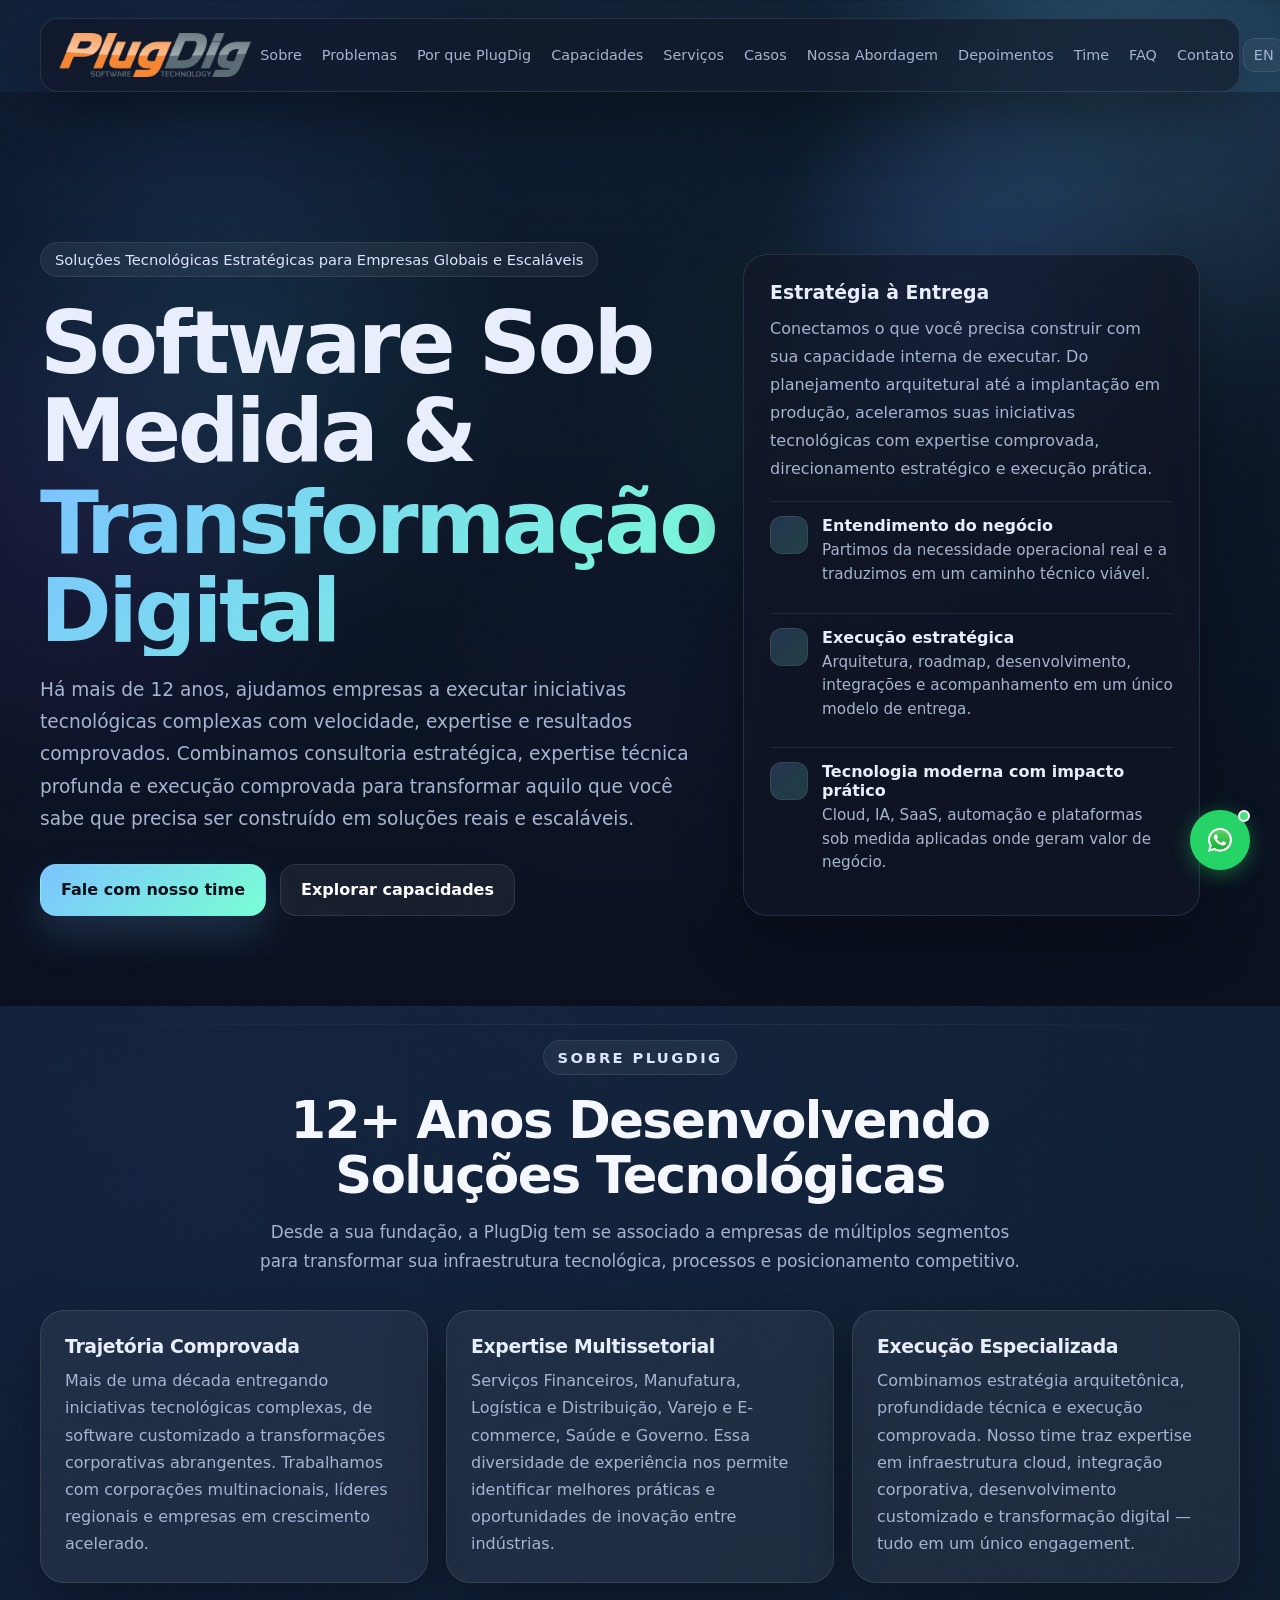
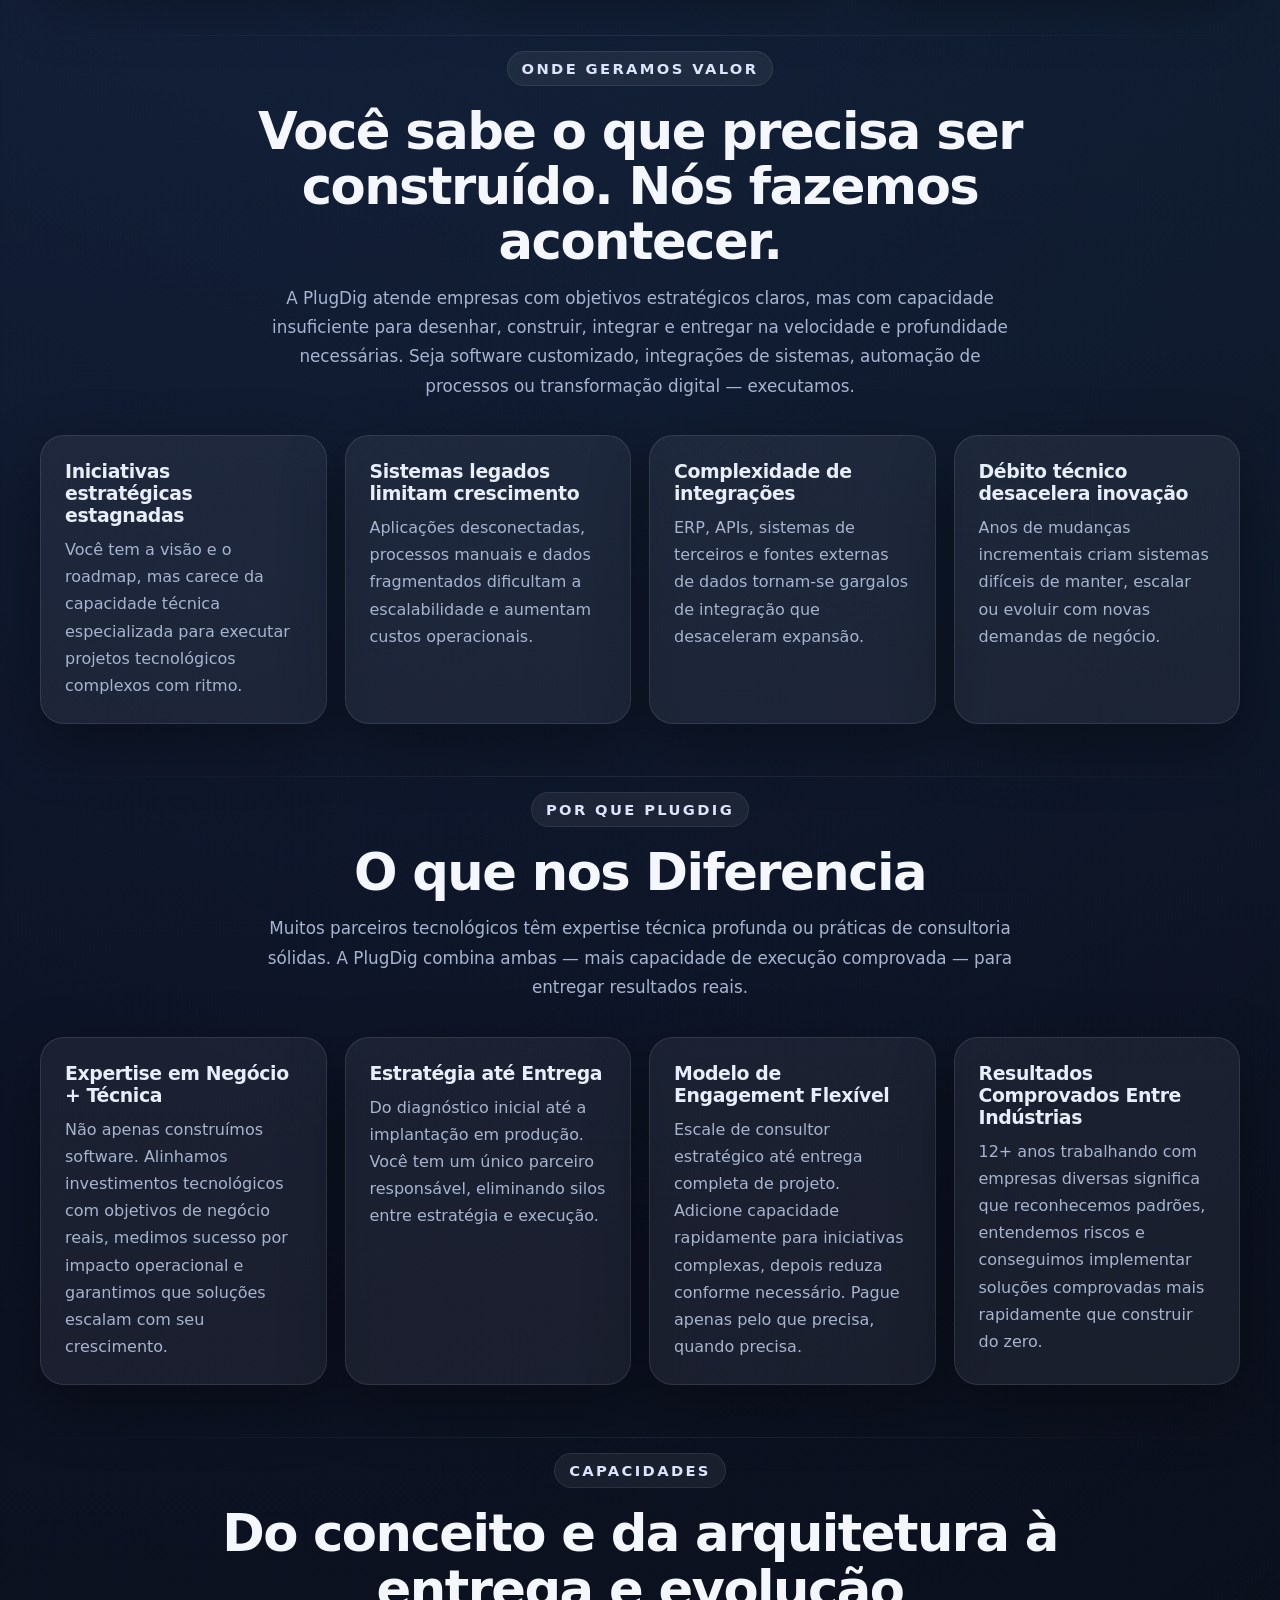
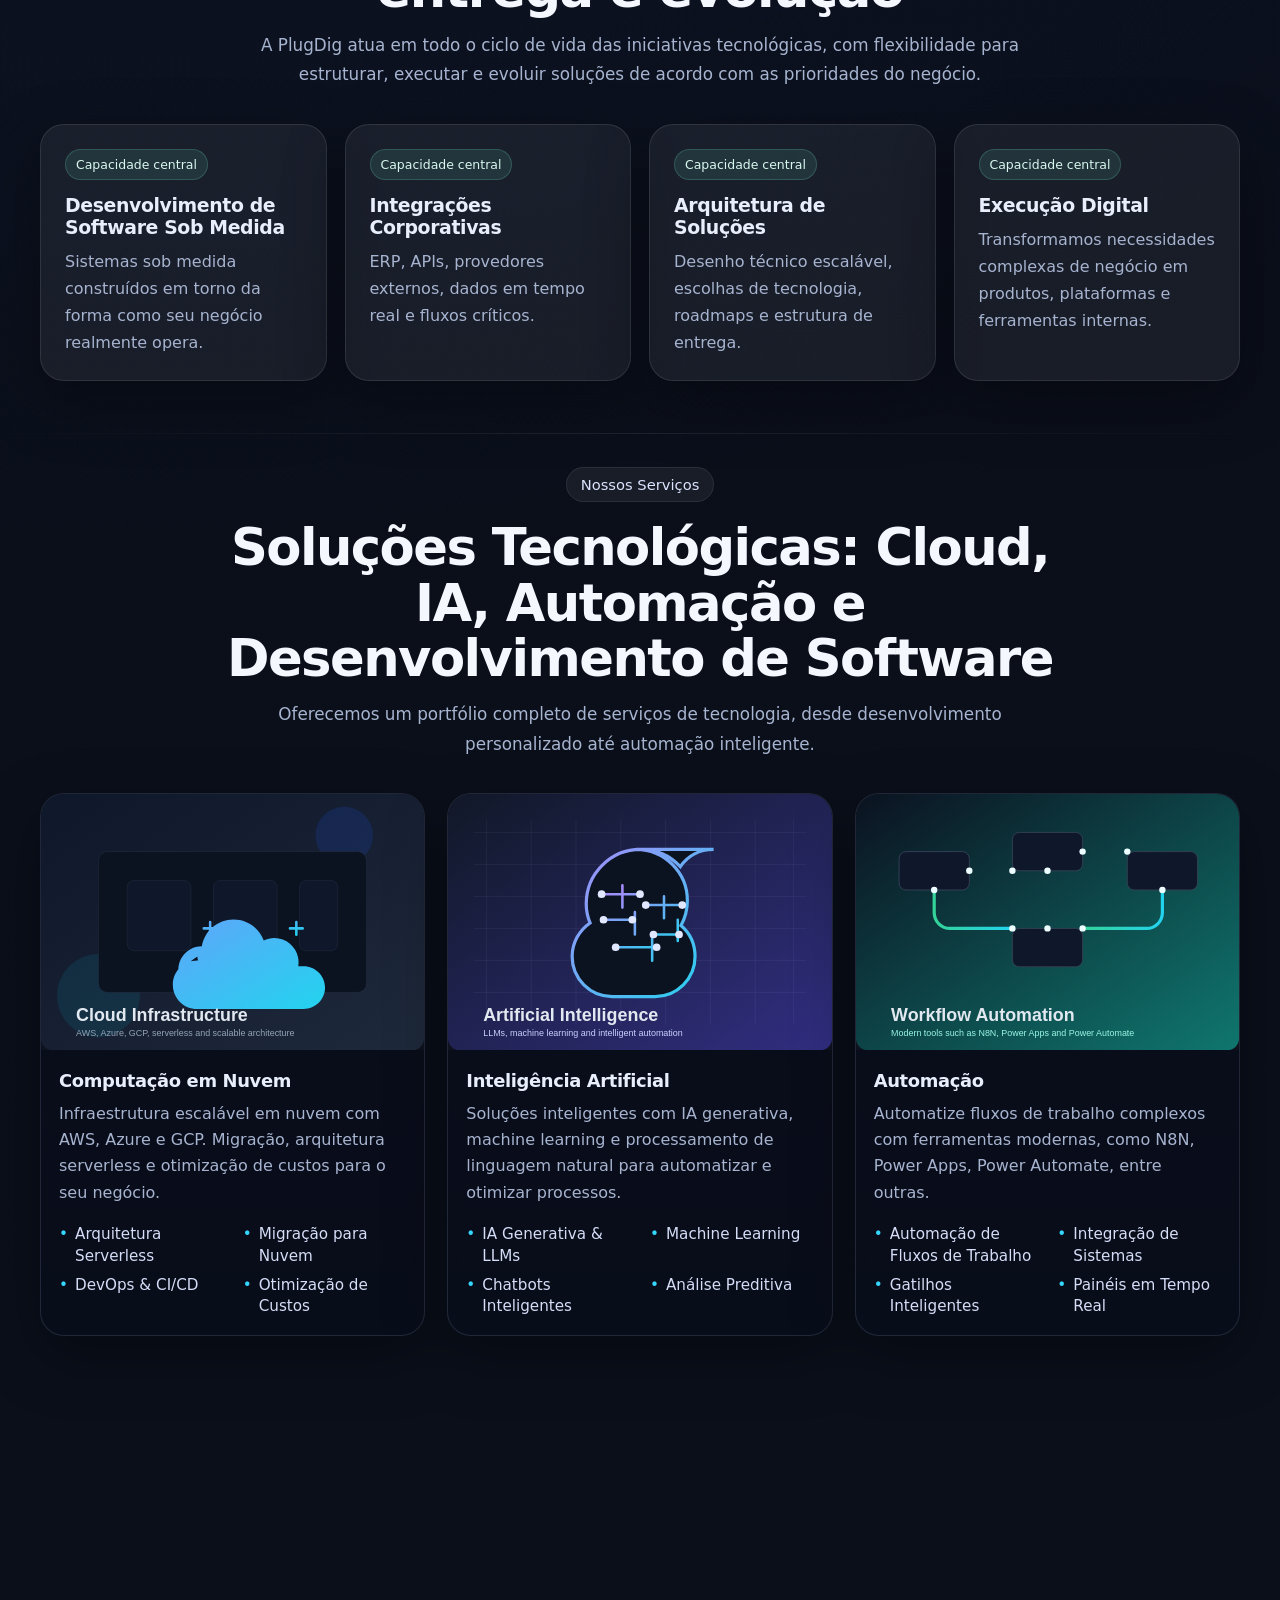
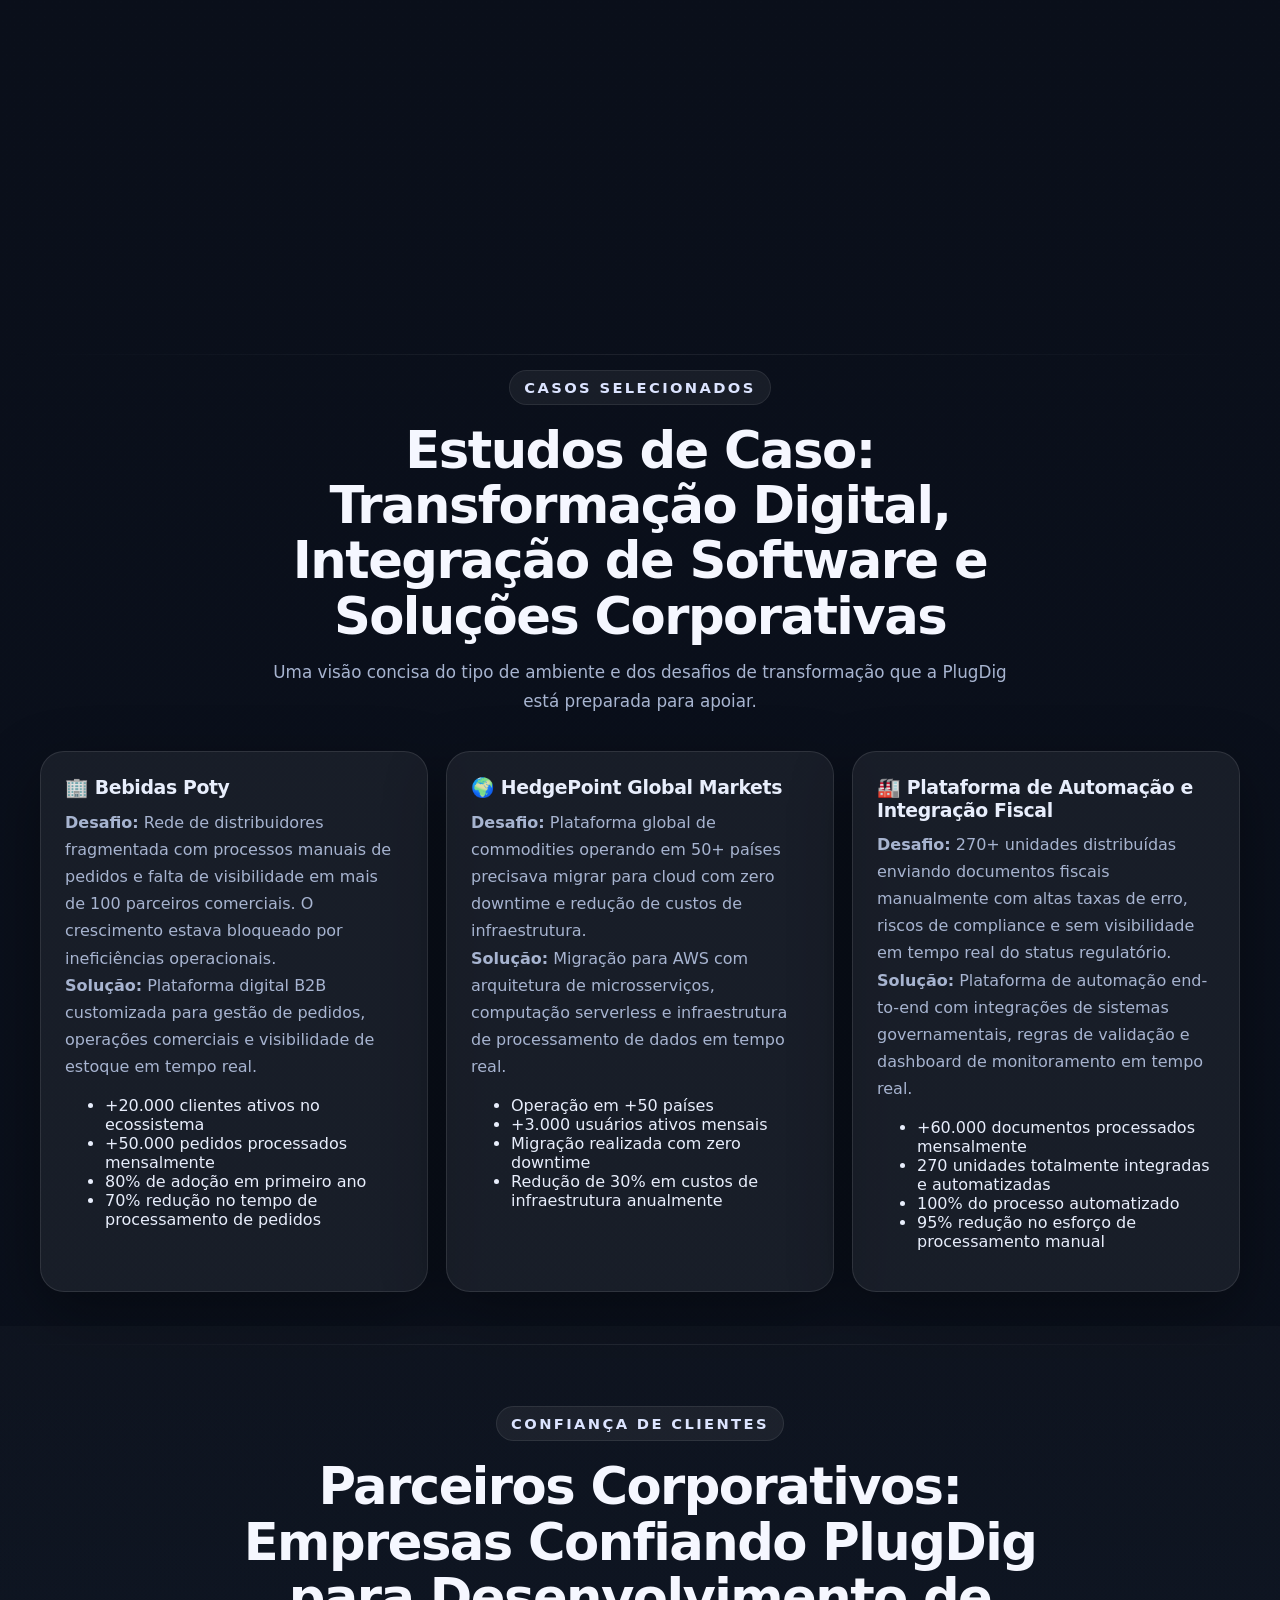
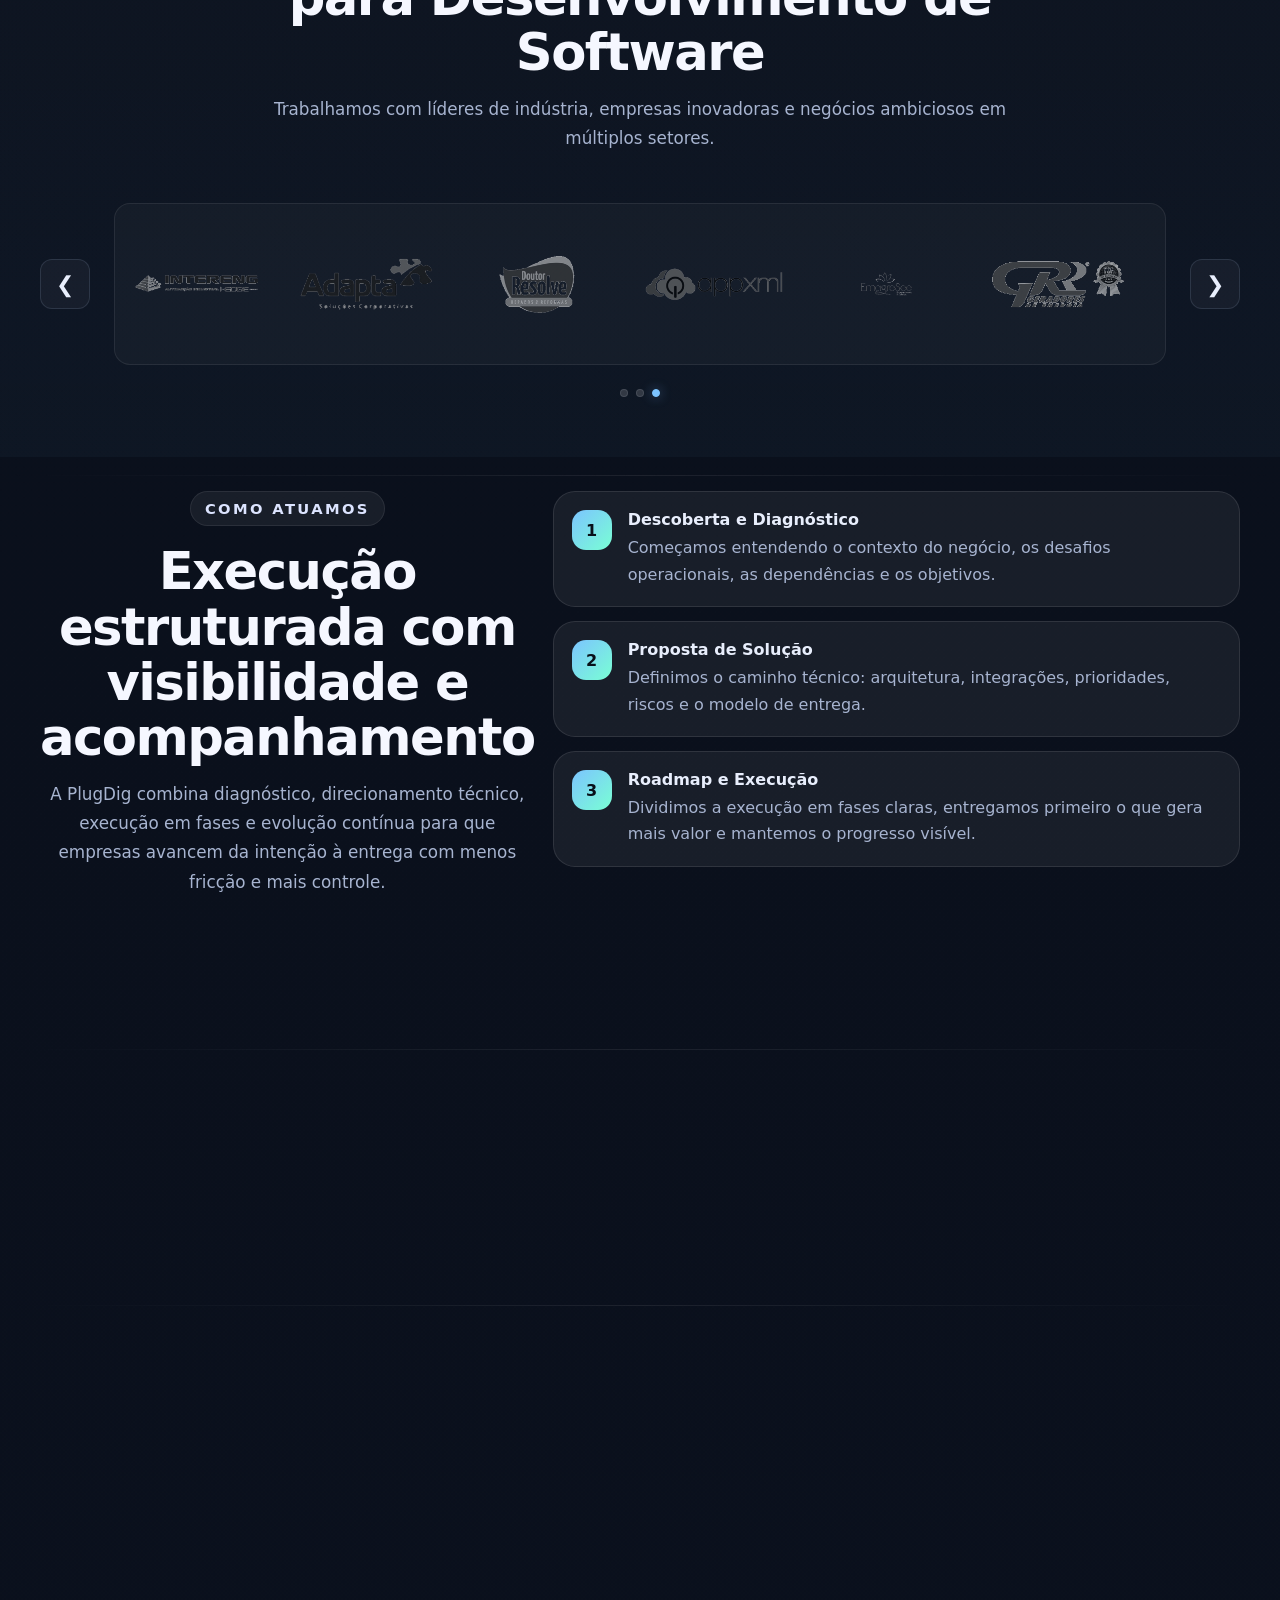
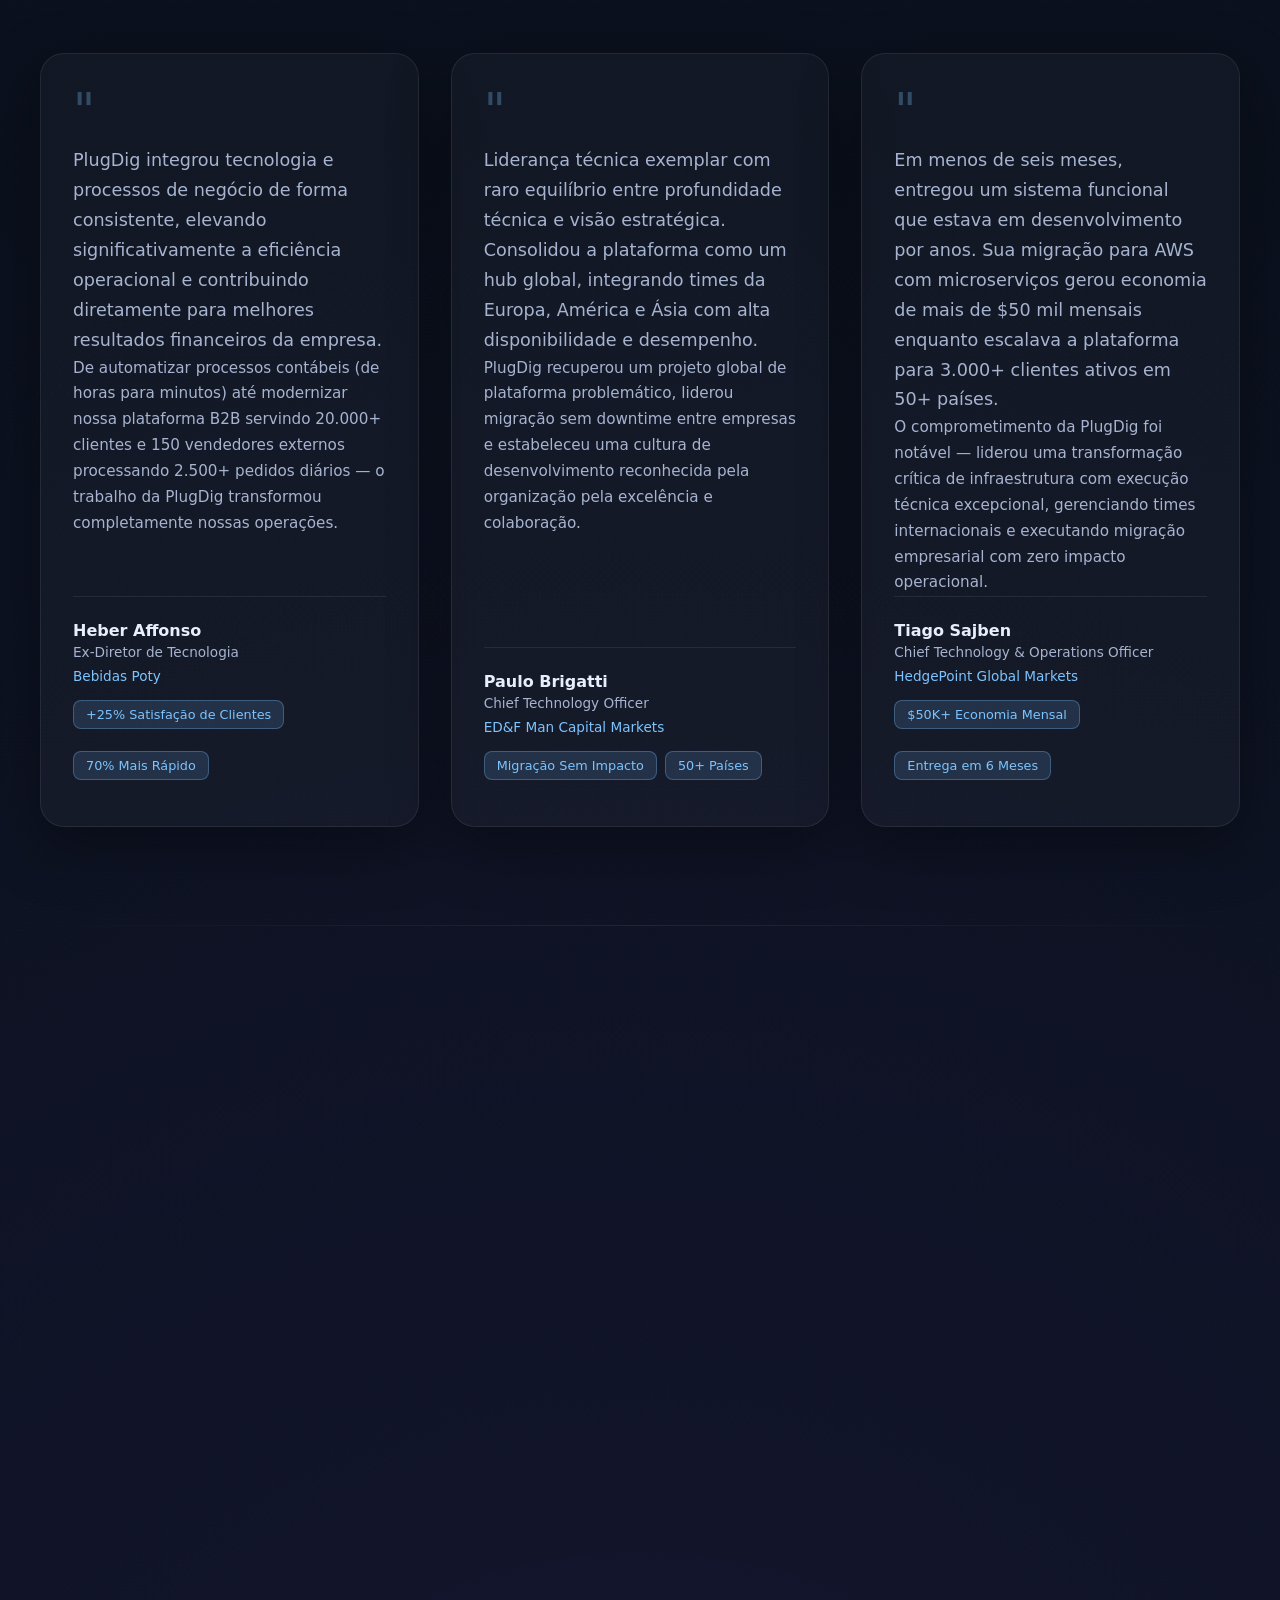
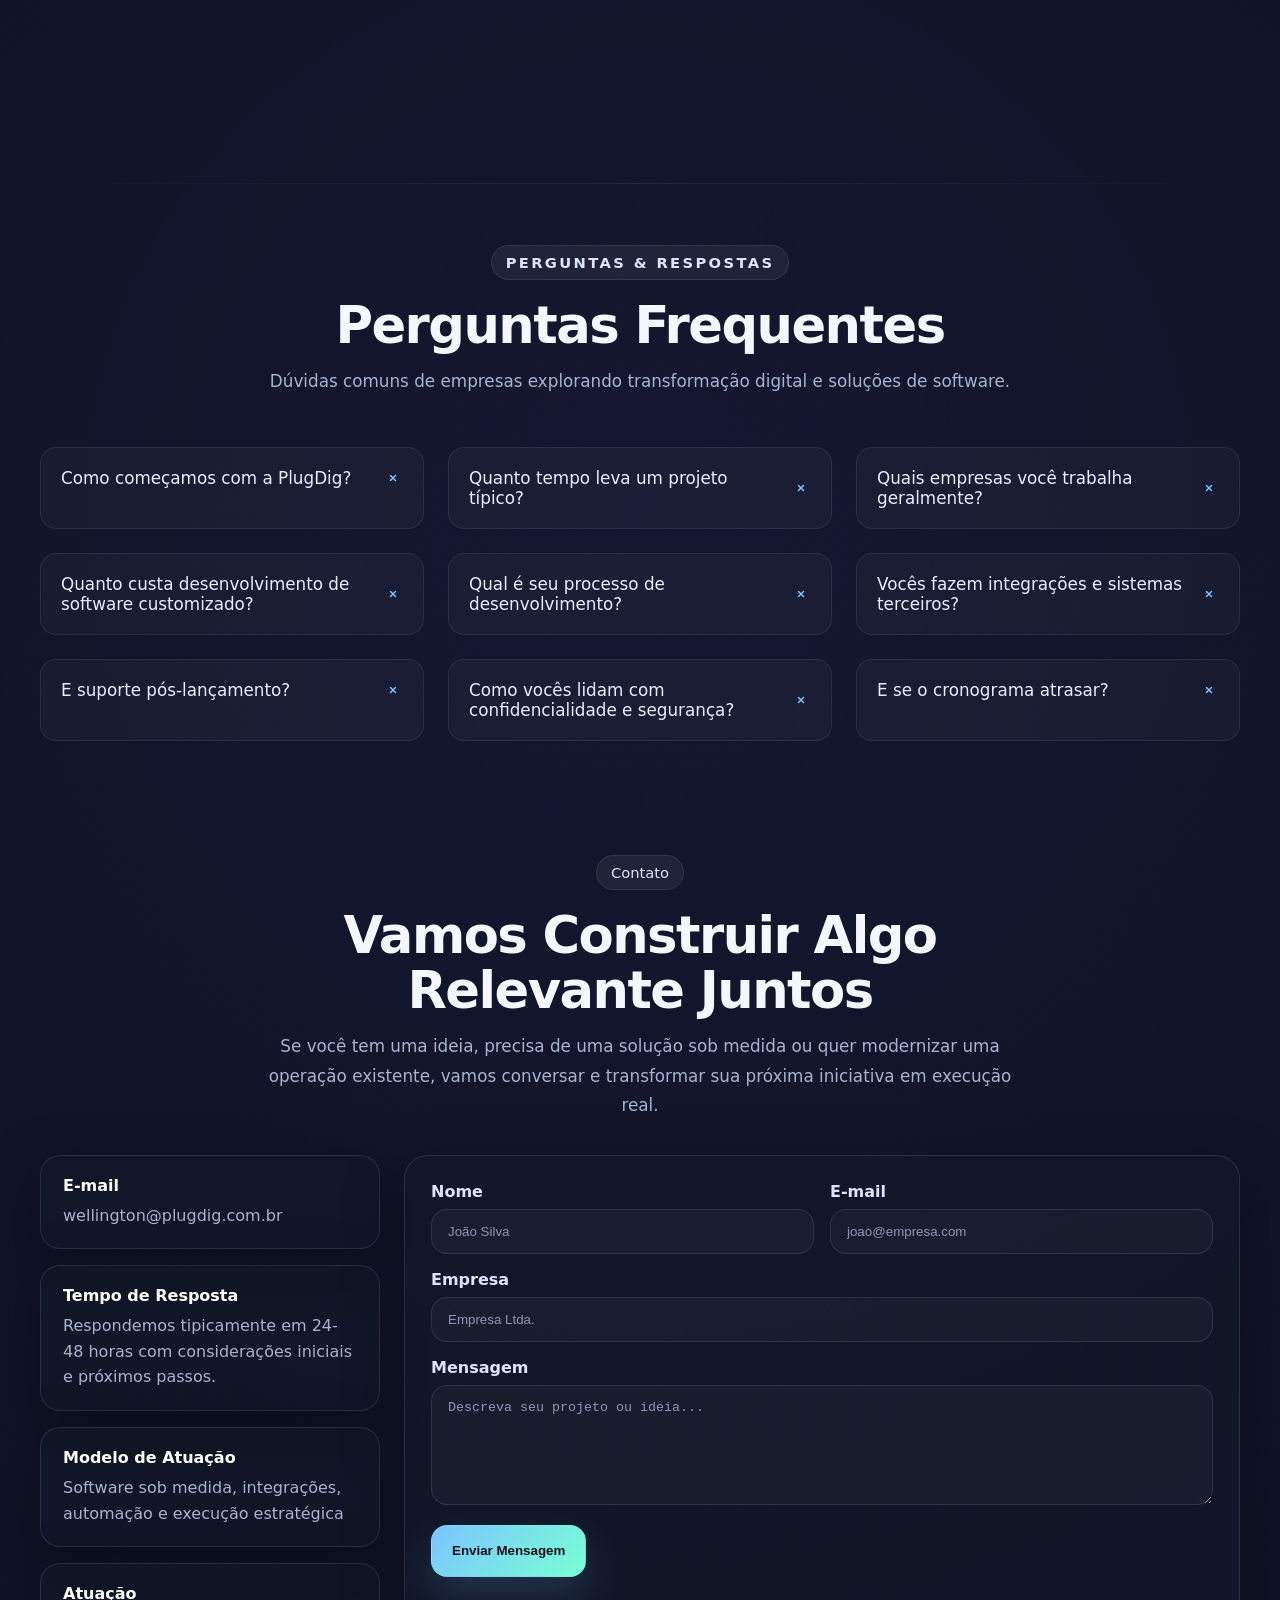
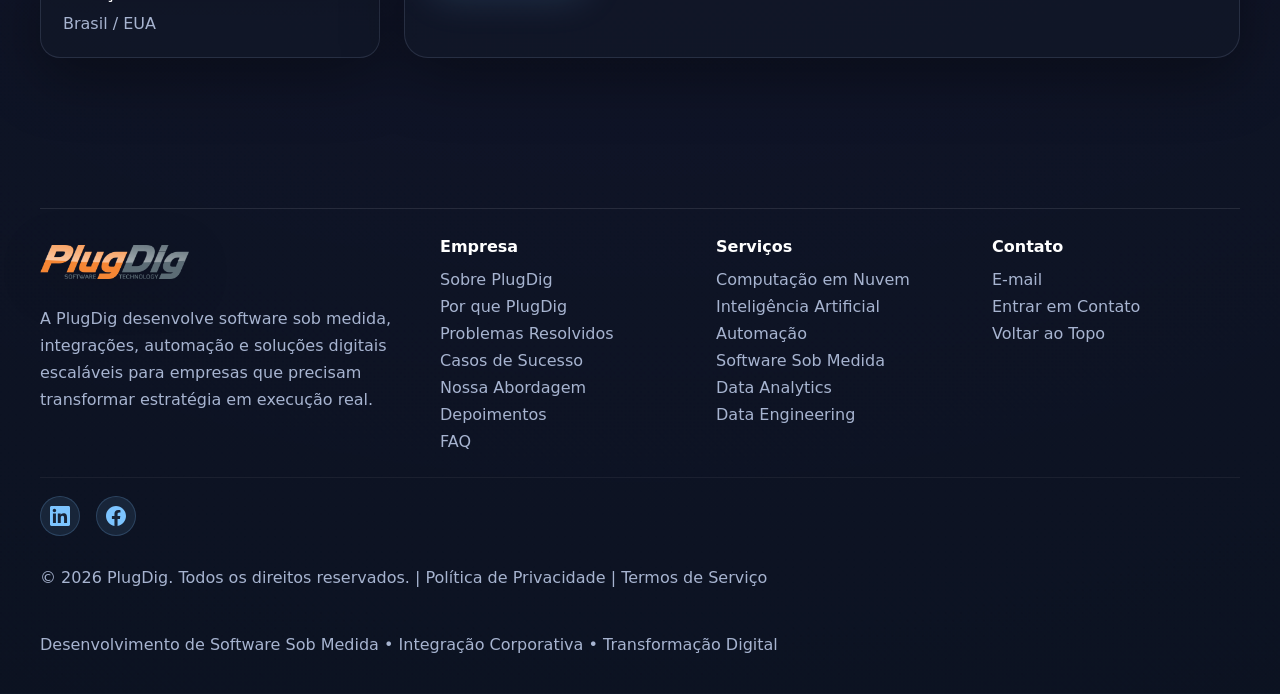
==== pt/index.html @ a58f4a9e "Update service section images' alt text for improved accessibility and SEO" ====
<!DOCTYPE html>
<html lang="pt-BR">
<head>
  <meta charset="UTF-8">
  <meta name="viewport" content="width=device-width, initial-scale=1.0">
  <title>Software Sob Medida & Integração Corporativa | PlugDig</title>
  <meta name="description" content="PlugDig entrega software sob medida, integrações corporativas e transformação digital. 12+ anos de execução comprovada em múltiplos países e indústrias.">
  <meta name="theme-color" content="#0a0f1a">
  <link rel="icon" href="../assets/plugdig-logo-ico.ico" type="image/x-icon">
  <link rel="stylesheet" href="../assets/style.css">
  <!-- Canonical & Language Links -->
  <link rel="canonical" href="https://www.plugdig.com/pt/">
  <link rel="alternate" hreflang="en" href="https://www.plugdig.com/">
  <link rel="alternate" hreflang="pt-BR" href="https://www.plugdig.com/pt/">
  <link rel="alternate" hreflang="x-default" href="https://www.plugdig.com/">
  <!-- Open Graph Tags -->
  <meta property="og:type" content="website">
  <meta property="og:url" content="https://www.plugdig.com/pt/">
  <meta property="og:title" content="PlugDig | Software Sob Medida & Transformação Digital">
  <meta property="og:description" content="Entregamos software sob medida, integrações corporativas e transformação digital. 12+ anos de execução comprovada em múltiplos países, indústrias e estágios empresariais.">
  <meta property="og:image" content="https://www.plugdig.com/assets/plugdig-logo.png">
  <meta property="og:locale" content="pt_BR">
  <!-- Twitter Card Tags -->
  <meta name="twitter:card" content="summary_large_image">
  <meta name="twitter:url" content="https://www.plugdig.com/pt/">
  <meta name="twitter:title" content="PlugDig | Software Sob Medida & Transformação Digital">
  <meta name="twitter:description" content="Desenvolvimento customizado, integrações, automação e transformação digital para empresas em crescimento.">
  <meta name="twitter:image" content="https://www.plugdig.com/assets/plugdig-logo.png">
  <!-- Schema Markup -->
  <script type="application/ld+json">
  {
    "@context": "https://schema.org",
    "@type": "Organization",
    "name": "PlugDig",
    "url": "https://www.plugdig.com",
    "logo": "https://www.plugdig.com/assets/plugdig-logo.png",
    "description": "Serviços de desenvolvimento de software sob medida, integrações corporativas e transformação digital.",
    "foundingDate": "2014",
    "contactPoint": {
      "@type": "ContactPoint",
      "contactType": "Sales",
      "email": "wellington@plugdig.com.br",
      "url": "https://www.plugdig.com/pt/#contact"
    },
    "sameAs": [
      "https://www.linkedin.com/in/wellingtonkg/",
      "https://www.linkedin.com/company/plugdig/"
    ]
  }
  </script>
  <script type="application/ld+json">
  {
    "@context": "https://schema.org",
    "@type": "LocalBusiness",
    "name": "PlugDig",
    "url": "https://www.plugdig.com",
    "areaServed": ["BR", "US"],
    "priceRange": "$$$",
    "serviceType": "Desenvolvimento de Software, Consultoria de TI"
  }
  </script>
  <script type="application/ld+json">
  {
    "@context": "https://schema.org",
    "@type": "FAQPage",
    "mainEntity": [
      {"@type": "Question", "name": "Como começar com a PlugDig?", "acceptedAnswer": {"@type": "Answer", "text": "Agende uma consulta gratuita de 30 minutos. Vamos entender suas necessidades, fornecer uma proposta e iniciar o trabalho após acordo."}},
      {"@type": "Question", "name": "Quanto tempo leva um projeto típico?", "acceptedAnswer": {"@type": "Answer", "text": "Integrações simples: 2-4 semanas. Aplicativos web customizados: 3-4 meses. Transformações empresariais: 6-12+ meses."}},
      {"@type": "Question", "name": "Que tipo de empresas vocês trabalham?", "acceptedAnswer": {"@type": "Answer", "text": "Trabalhamos com startups a empresas mid-market (50-500+ funcionários) nos setores financeiro, manufatura, logística, varejo, saúde e governo."}}
    ]
  }
  </script>
</head>
<body>
<div class="page-bg"></div>
<div class="orb orb-blue orb-hero-1"></div>
<div class="orb orb-violet orb-hero-2"></div>
<div class="orb orb-cyan orb-hero-3"></div>
<noscript><style>.reveal{opacity:1 !important;transform:none !important}</style></noscript>
<header class="site-header">
  <div class="container nav glass-nav">
    <a class="brand brand-logo" href="#top" aria-label="Página inicial da PlugDig">
      <img src="../assets/plugdig-logo.png" alt="PlugDig">
    </a>
    <nav class="desktop-nav" aria-label="Principal">
      <a href="#about">Sobre</a>
      <a href="#problems">Problemas</a>
      <a href="#why-plugdig">Por que PlugDig</a>
      <a href="#capabilities">Capacidades</a>
      <a href="#technology">Serviços</a>
      <a href="#cases">Casos</a>
      <a href="#approach">Nossa Abordagem</a>
      <a href="#testimonials">Depoimentos</a>
      <a href="#team">Time</a>
      <a href="#faq">FAQ</a>
      <a href="#contact">Contato</a>
    </nav>
    <div class="nav-actions">
      <div class="lang-switch">
        <a href="../index.html">EN</a>
        <a class="active" href="index.html">PT</a>
      </div>
      <button class="mobile-menu-btn" type="button" aria-label="Abrir menu"><span></span><span></span><span></span></button>
    </div>
  </div>
  <nav class="mobile-nav" aria-label="Menu móvel">
    <a href="#about">Sobre</a>
    <a href="#problems">Problemas</a>
    <a href="#why-plugdig">Por que PlugDig</a>
    <a href="#capabilities">Capacidades</a>
    <a href="#technology">Serviços</a>
    <a href="#cases">Casos</a>
    <a href="#approach">Nossa Abordagem</a>
    <a href="#testimonials">Depoimentos</a>
    <a href="#team">Time</a>
    <a href="#faq">FAQ</a>
    <a href="#contact">Contato</a>
  </nav>
</header>

<main id="top">
  <section class="hero hero-v2">
    <div class="hero-media"></div>
    <div class="container hero-content">
      <div class="hero-grid v2">
        <div class="reveal">
          <span class="section-badge">Soluções Tecnológicas Estratégicas para Empresas Globais e Escaláveis</span>
          <h1><span>Software Sob Medida &</span><span class="gradient-text">Transformação Digital</span></h1>
          <p>Há mais de 12 anos, ajudamos empresas a executar iniciativas tecnológicas complexas com velocidade, expertise e resultados comprovados. Combinamos consultoria estratégica, expertise técnica profunda e execução comprovada para transformar aquilo que você sabe que precisa ser construído em soluções reais e escaláveis.</p>
          <div class="cta-row">
            <a class="btn btn-primary" href="#contact">Fale com nosso time</a>
            <a class="btn btn-secondary" href="#capabilities">Explorar capacidades</a>
          </div>
        </div>
        <aside class="hero-side-card reveal">
          <h3>Estratégia à Entrega</h3>
          <p>Conectamos o que você precisa construir com sua capacidade interna de executar. Do planejamento arquitetural até a implantação em produção, aceleramos suas iniciativas tecnológicas com expertise comprovada, direcionamento estratégico e execução prática.</p>
          <div class="hero-points"><div class="item"><span class="icon"></span><div><strong>Entendimento do negócio</strong><span>Partimos da necessidade operacional real e a traduzimos em um caminho técnico viável.</span></div></div><div class="item"><span class="icon"></span><div><strong>Execução estratégica</strong><span>Arquitetura, roadmap, desenvolvimento, integrações e acompanhamento em um único modelo de entrega.</span></div></div><div class="item"><span class="icon"></span><div><strong>Tecnologia moderna com impacto prático</strong><span>Cloud, IA, SaaS, automação e plataformas sob medida aplicadas onde geram valor de negócio.</span></div></div></div>
        </aside>
      </div>
    </div>
  </section>

  <section id="about" class="about-section">
    <div class="container">
      <div class="section-head reveal">
        <span class="kicker">Sobre PlugDig</span>
        <h2>12+ Anos Desenvolvendo Soluções Tecnológicas</h2>
        <p>Desde a sua fundação, a PlugDig tem se associado a empresas de múltiplos segmentos para transformar sua infraestrutura tecnológica, processos e posicionamento competitivo.</p>
      </div>
      <div class="grid-3">
        <article class="card reveal">
          <h3>Trajetória Comprovada</h3>
          <p>Mais de uma década entregando iniciativas tecnológicas complexas, de software customizado a transformações corporativas abrangentes. Trabalhamos com corporações multinacionais, líderes regionais e empresas em crescimento acelerado.</p>
        </article>
        <article class="card reveal">
          <h3>Expertise Multissetorial</h3>
          <p>Serviços Financeiros, Manufatura, Logística e Distribuição, Varejo e E-commerce, Saúde e Governo. Essa diversidade de experiência nos permite identificar melhores práticas e oportunidades de inovação entre indústrias.</p>
        </article>
        <article class="card reveal">
          <h3>Execução Especializada</h3>
          <p>Combinamos estratégia arquitetônica, profundidade técnica e execução comprovada. Nosso time traz expertise em infraestrutura cloud, integração corporativa, desenvolvimento customizado e transformação digital — tudo em um único engagement.</p>
        </article>
      </div>
    </div>
  </section>

  <section id="problems">
    <div class="container">
      <div class="section-head reveal">
        <span class="kicker">Onde Geramos Valor</span>
        <h2>Você sabe o que precisa ser construído. Nós fazemos acontecer.</h2>
        <p>A PlugDig atende empresas com objetivos estratégicos claros, mas com capacidade insuficiente para desenhar, construir, integrar e entregar na velocidade e profundidade necessárias. Seja software customizado, integrações de sistemas, automação de processos ou transformação digital — executamos.</p>
      </div>
      <div class="grid-4">
        <article class="card problem-card reveal"><h3>Iniciativas estratégicas estagnadas</h3><p>Você tem a visão e o roadmap, mas carece da capacidade técnica especializada para executar projetos tecnológicos complexos com ritmo.</p></article><article class="card problem-card reveal"><h3>Sistemas legados limitam crescimento</h3><p>Aplicações desconectadas, processos manuais e dados fragmentados dificultam a escalabilidade e aumentam custos operacionais.</p></article><article class="card problem-card reveal"><h3>Complexidade de integrações</h3><p>ERP, APIs, sistemas de terceiros e fontes externas de dados tornam-se gargalos de integração que desaceleram expansão.</p></article><article class="card problem-card reveal"><h3>Débito técnico desacelera inovação</h3><p>Anos de mudanças incrementais criam sistemas difíceis de manter, escalar ou evoluir com novas demandas de negócio.</p></article>
      </div>
    </div>
  </section>

  <section id="why-plugdig" class="why-section">
    <div class="container">
      <div class="section-head reveal">
        <span class="kicker">Por que PlugDig</span>
        <h2>O que nos Diferencia</h2>
        <p>Muitos parceiros tecnológicos têm expertise técnica profunda ou práticas de consultoria sólidas. A PlugDig combina ambas — mais capacidade de execução comprovada — para entregar resultados reais.</p>
      </div>
      <div class="grid-4">
        <article class="card reveal">
          <h3>Expertise em Negócio + Técnica</h3>
          <p>Não apenas construímos software. Alinhamos investimentos tecnológicos com objetivos de negócio reais, medimos sucesso por impacto operacional e garantimos que soluções escalam com seu crescimento.</p>
        </article>
        <article class="card reveal">
          <h3>Estratégia até Entrega</h3>
          <p>Do diagnóstico inicial até a implantação em produção. Você tem um único parceiro responsável, eliminando silos entre estratégia e execução.</p>
        </article>
        <article class="card reveal">
          <h3>Modelo de Engagement Flexível</h3>
          <p>Escale de consultor estratégico até entrega completa de projeto. Adicione capacidade rapidamente para iniciativas complexas, depois reduza conforme necessário. Pague apenas pelo que precisa, quando precisa.</p>
        </article>
        <article class="card reveal">
          <h3>Resultados Comprovados Entre Indústrias</h3>
          <p>12+ anos trabalhando com empresas diversas significa que reconhecemos padrões, entendemos riscos e conseguimos implementar soluções comprovadas mais rapidamente que construir do zero.</p>
        </article>
      </div>
    </div>
  </section>

  <section id="capabilities">
    <div class="container">
      <div class="section-head reveal">
        <span class="kicker">Capacidades</span>
        <h2>Do conceito e da arquitetura à entrega e evolução</h2>
        <p>A PlugDig atua em todo o ciclo de vida das iniciativas tecnológicas, com flexibilidade para estruturar, executar e evoluir soluções de acordo com as prioridades do negócio.</p>
      </div>
      <div class="grid-4">
        <article class="card cap-card reveal"><span class="badge">Capacidade central</span><h3>Desenvolvimento de Software Sob Medida</h3><p>Sistemas sob medida construídos em torno da forma como seu negócio realmente opera.</p></article><article class="card cap-card reveal"><span class="badge">Capacidade central</span><h3>Integrações Corporativas</h3><p>ERP, APIs, provedores externos, dados em tempo real e fluxos críticos.</p></article><article class="card cap-card reveal"><span class="badge">Capacidade central</span><h3>Arquitetura de Soluções</h3><p>Desenho técnico escalável, escolhas de tecnologia, roadmaps e estrutura de entrega.</p></article><article class="card cap-card reveal"><span class="badge">Capacidade central</span><h3>Execução Digital</h3><p>Transformamos necessidades complexas de negócio em produtos, plataformas e ferramentas internas.</p></article>
      </div>
    </div>
  </section>

  <section class="services-showcase" id="technology"><div class="container"><div class="section-heading center reveal"><span class="section-badge">Nossos Serviços</span><h2>Soluções Tecnológicas: Cloud, IA, Automação e Desenvolvimento de Software</h2><p>Oferecemos um portfólio completo de serviços de tecnologia, desde desenvolvimento personalizado até automação inteligente.</p></div><div class="services-grid"><article class="card service-card reveal"><img alt="Infraestrutura em nuvem AWS Azure GCP migração e arquitetura serverless" src="../assets/service-cloud.svg"/><div class="service-body"><h3>Computação em Nuvem</h3><p>Infraestrutura escalável em nuvem com AWS, Azure e GCP. Migração, arquitetura serverless e otimização de custos para o seu negócio.</p><ul><li>Arquitetura Serverless</li><li>Migração para Nuvem</li><li>DevOps &amp; CI/CD</li><li>Otimização de Custos</li></ul></div></article><article class="card service-card reveal"><img alt="Inteligência artificial IA generativa machine learning processamento de linguagem natural" src="../assets/service-ai.svg"/><div class="service-body"><h3>Inteligência Artificial</h3><p>Soluções inteligentes com IA generativa, machine learning e processamento de linguagem natural para automatizar e otimizar processos.</p><ul><li>IA Generativa &amp; LLMs</li><li>Machine Learning</li><li>Chatbots Inteligentes</li><li>Análise Preditiva</li></ul></div></article><article class="card service-card reveal"><img alt="Automação de processos fluxos de trabalho integração de sistemas" src="../assets/service-automation.svg"/><div class="service-body"><h3>Automação</h3><p>Automatize fluxos de trabalho complexos com ferramentas modernas, como N8N, Power Apps, Power Automate, entre outras.</p><ul><li>Automação de Fluxos de Trabalho</li><li>Integração de Sistemas</li><li>Gatilhos Inteligentes</li><li>Painéis em Tempo Real</li></ul></div></article><article class="card service-card reveal"><img alt="Desenvolvimento de software customizado aplicações web mobile APIs microsserviços" src="../assets/service-software.svg"/><div class="service-body"><h3>Software Sob Medida</h3><p>Desenvolvimento personalizado de aplicações web, mobile e desktop. Do conceito à produção com as melhores tecnologias.</p><ul><li>Aplicações Web e Mobile</li><li>APIs &amp; Microsserviços</li><li>Design de UI/UX</li><li>Manutenção e Suporte</li></ul></div></article><article class="card service-card reveal"><img alt="Business intelligence analytics dashboards Power BI visualização de dados" src="../assets/service-data-analytics.svg"/><div class="service-body"><h3>Data Analytics &amp; BI</h3><p>Transforme dados em insights acionáveis por meio de dashboards, analytics e soluções de business intelligence voltadas à tomada de decisão.</p><ul><li>Dashboards em Power BI</li><li>Visualização de Dados</li><li>Business Intelligence</li><li>Monitoramento de KPIs</li></ul></div></article><article class="card service-card reveal"><img alt="Engenharia de dados ETL ELT pipelines integração e arquitetura" src="../assets/service-data-engineering.svg"/><div class="service-body"><h3>Data Engineering</h3><p>Estruture pipelines e arquiteturas escaláveis para processar, integrar e gerenciar grandes volumes de dados entre sistemas.</p><ul><li>Pipelines de Dados (ETL/ELT)</li><li>Integração de Dados</li><li>Data Warehousing</li><li>Processamento de Dados</li></ul></div></article></div></div></section>

  <section id="cases">
<div class="container">
<div class="section-head reveal">
<span class="kicker">Casos Selecionados</span>
<h2>Estudos de Caso: Transformação Digital, Integração de Software e Soluções Corporativas</h2>
<p>Uma visão concisa do tipo de ambiente e dos desafios de transformação que a PlugDig está preparada para apoiar.</p>
</div>
<div class="grid-3">
<article class="card case-card reveal"><h3>🏢 Bebidas Poty</h3><p><strong>Desafio:</strong> Rede de distribuidores fragmentada com processos manuais de pedidos e falta de visibilidade em mais de 100 parceiros comerciais. O crescimento estava bloqueado por ineficiências operacionais.</p><p><strong>Solução:</strong> Plataforma digital B2B customizada para gestão de pedidos, operações comerciais e visibilidade de estoque em tempo real.</p><ul class="case-bullets"><li>+20.000 clientes ativos no ecossistema</li><li>+50.000 pedidos processados mensalmente</li><li>80% de adoção em primeiro ano</li><li>70% redução no tempo de processamento de pedidos</li></ul></article><article class="card case-card reveal"><h3>🌍 HedgePoint Global Markets</h3><p><strong>Desafio:</strong> Plataforma global de commodities operando em 50+ países precisava migrar para cloud com zero downtime e redução de custos de infraestrutura.</p><p><strong>Solução:</strong> Migração para AWS com arquitetura de microsserviços, computação serverless e infraestrutura de processamento de dados em tempo real.</p><ul class="case-bullets"><li>Operação em +50 países</li><li>+3.000 usuários ativos mensais</li><li>Migração realizada com zero downtime</li><li>Redução de 30% em custos de infraestrutura anualmente</li></ul></article><article class="card case-card reveal"><h3>🏭 Plataforma de Automação e Integração Fiscal</h3><p><strong>Desafio:</strong> 270+ unidades distribuídas enviando documentos fiscais manualmente com altas taxas de erro, riscos de compliance e sem visibilidade em tempo real do status regulatório.</p><p><strong>Solução:</strong> Plataforma de automação end-to-end com integrações de sistemas governamentais, regras de validação e dashboard de monitoramento em tempo real.</p><ul class="case-bullets"><li>+60.000 documentos processados mensalmente</li><li>270 unidades totalmente integradas e automatizadas</li><li>100% do processo automatizado</li><li>95% redução no esforço de processamento manual</li></ul></article>
</div>
</div>
</section>

  <!-- Clients Carousel Section -->
  <section id="clients-carousel" class="clients-section">
    <div class="container">
      <div class="section-head reveal">
        <span class="kicker">Confiança de Clientes</span>
        <h2>Parceiros Corporativos: Empresas Confiando PlugDig para Desenvolvimento de Software</h2>
        <p>Trabalhamos com líderes de indústria, empresas inovadoras e negócios ambiciosos em múltiplos setores.</p>
      </div>
      <div class="carousel-wrapper reveal">
        <button class="carousel-btn carousel-prev" aria-label="Cliente anterior" type="button">❮</button>
        <div class="carousel-container">
          <div class="carousel-track" id="carouselTrack">
            <div class="carousel-slide">
              <img src="../assets/customers/logo_1.png" alt="Logo de cliente">
            </div>
            <div class="carousel-slide">
              <img src="../assets/customers/logo_2.png" alt="Logo de cliente">
            </div>
            <div class="carousel-slide">
              <img src="../assets/customers/logo_3.png" alt="Logo de cliente">
            </div>
            <div class="carousel-slide">
              <img src="../assets/customers/logo_4.png" alt="Logo de cliente">
            </div>
            <div class="carousel-slide">
              <img src="../assets/customers/logo_5.png" alt="Logo de cliente">
            </div>
            <div class="carousel-slide">
              <img src="../assets/customers/logo_6.png" alt="Logo de cliente">
            </div>
            <div class="carousel-slide">
              <img src="../assets/customers/logo_7.png" alt="Logo de cliente">
            </div>
            <div class="carousel-slide">
              <img src="../assets/customers/logo_8.png" alt="Logo de cliente">
            </div>
            <div class="carousel-slide">
              <img src="../assets/customers/logo_9.png" alt="Logo de cliente">
            </div>
            <div class="carousel-slide">
              <img src="../assets/customers/logo_10.png" alt="Logo de cliente">
            </div>
            <div class="carousel-slide">
              <img src="../assets/customers/logo_11.png" alt="Logo de cliente">
            </div>
            <div class="carousel-slide">
              <img src="../assets/customers/logo_12.png" alt="Logo de cliente">
            </div>
          </div>
        </div>
        <button class="carousel-btn carousel-next" aria-label="Próximo cliente" type="button">❯</button>
      </div>
      <div class="carousel-dots" id="carouselDots"></div>
    </div>
  </section>

  <section id="approach">
    <div class="container approach-wrap">
      <div class="section-head reveal">
        <span class="kicker">Como Atuamos</span>
        <h2>Execução estruturada com visibilidade e acompanhamento</h2>
        <p>A PlugDig combina diagnóstico, direcionamento técnico, execução em fases e evolução contínua para que empresas avancem da intenção à entrega com menos fricção e mais controle.</p>
      </div>
      <div class="timeline">
        <div class="step reveal"><div class="step-num">1</div><div><strong>Descoberta e Diagnóstico</strong><p>Começamos entendendo o contexto do negócio, os desafios operacionais, as dependências e os objetivos.</p></div></div><div class="step reveal"><div class="step-num">2</div><div><strong>Proposta de Solução</strong><p>Definimos o caminho técnico: arquitetura, integrações, prioridades, riscos e o modelo de entrega.</p></div></div><div class="step reveal"><div class="step-num">3</div><div><strong>Roadmap e Execução</strong><p>Dividimos a execução em fases claras, entregamos primeiro o que gera mais valor e mantemos o progresso visível.</p></div></div><div class="step reveal"><div class="step-num">4</div><div><strong>Evolução Contínua</strong><p>Refinamos, otimizamos e ampliamos a solução à medida que o negócio evolui e surgem novas necessidades.</p></div></div>
      </div>
    </div>
  </section>

  <section>
    <div class="container">
      <div class="card quote reveal">
        <blockquote>A PlugDig ajuda empresas a colocar em prática iniciativas tecnológicas que sabem ser necessárias, mas que muitas vezes não conseguem executar internamente com velocidade, profundidade ou a expertise adequada.</blockquote>
        <cite>PlugDig</cite>
      </div>
    </div>
  </section>

  <section id="testimonials" class="testimonials-section">
    <div class="container">
      <div class="section-head reveal">
        <span class="kicker">Vozes de Clientes</span>
        <h2>O que Líderes em Tecnologia Dizem</h2>
        <p>Ouça diretamente de executivos e líderes em tecnologia que parceiramente com PlugDig em iniciativas transformadoras.</p>
      </div>

      <div class="testimonials-grid">
        <!-- Depoimento 1: Heber Affonso -->
        <article class="card testimonial-card reveal">
          <div class="testimonial-content">
            <div class="testimonial-quote-mark">"</div>
            <p class="testimonial-quote">
              PlugDig integrou tecnologia e processos de negócio de forma consistente, elevando significativamente a eficiência operacional e contribuindo diretamente para melhores resultados financeiros da empresa.
            </p>
            <p class="testimonial-context">
              De automatizar processos contábeis (de horas para minutos) até modernizar nossa plataforma B2B servindo 20.000+ clientes e 150 vendedores externos processando 2.500+ pedidos diários — o trabalho da PlugDig transformou completamente nossas operações.
            </p>
          </div>
          <div class="testimonial-footer">
            <div class="testimonial-author">
              <strong>Heber Affonso</strong>
              <span>Ex-Diretor de Tecnologia</span>
              <span class="company">Bebidas Poty</span>
            </div>
            <div class="testimonial-impact">
              <span class="badge">+25% Satisfação de Clientes</span>
              <span class="badge">70% Mais Rápido</span>
            </div>
          </div>
        </article>

        <!-- Depoimento 2: Paulo Brigatti -->
        <article class="card testimonial-card reveal">
          <div class="testimonial-content">
            <div class="testimonial-quote-mark">"</div>
            <p class="testimonial-quote">
              Liderança técnica exemplar com raro equilíbrio entre profundidade técnica e visão estratégica. Consolidou a plataforma como um hub global, integrando times da Europa, América e Ásia com alta disponibilidade e desempenho.
            </p>
            <p class="testimonial-context">
              PlugDig recuperou um projeto global de plataforma problemático, liderou migração sem downtime entre empresas e estabeleceu uma cultura de desenvolvimento reconhecida pela organização pela excelência e colaboração.
            </p>
          </div>
          <div class="testimonial-footer">
            <div class="testimonial-author">
              <strong>Paulo Brigatti</strong>
              <span>Chief Technology Officer</span>
              <span class="company">ED&F Man Capital Markets</span>
            </div>
            <div class="testimonial-impact">
              <span class="badge">Migração Sem Impacto</span>
              <span class="badge">50+ Países</span>
            </div>
          </div>
        </article>

        <!-- Depoimento 3: Tiago Sajben -->
        <article class="card testimonial-card reveal">
          <div class="testimonial-content">
            <div class="testimonial-quote-mark">"</div>
            <p class="testimonial-quote">
              Em menos de seis meses, entregou um sistema funcional que estava em desenvolvimento por anos. Sua migração para AWS com microserviços gerou economia de mais de $50 mil mensais enquanto escalava a plataforma para 3.000+ clientes ativos em 50+ países.
            </p>
            <p class="testimonial-context">
              O comprometimento da PlugDig foi notável — liderou uma transformação crítica de infraestrutura com execução técnica excepcional, gerenciando times internacionais e executando migração empresarial com zero impacto operacional.
            </p>
          </div>
          <div class="testimonial-footer">
            <div class="testimonial-author">
              <strong>Tiago Sajben</strong>
              <span>Chief Technology & Operations Officer</span>
              <span class="company">HedgePoint Global Markets</span>
            </div>
            <div class="testimonial-impact">
              <span class="badge">$50K+ Economia Mensal</span>
              <span class="badge">Entrega em 6 Meses</span>
            </div>
          </div>
        </article>
      </div>
    </div>
  </section>

  <section id="team" class="team-section">
    <div class="container">
      <div class="section-head reveal">
        <span class="kicker">Liderança & Expertise</span>
        <h2>Conheça o Time PlugDig</h2>
        <p>Líderes tecnológicos e especialistas experientes que combinam visão estratégica com execução prática.</p>
      </div>
      <div class="team-grid">
        <article class="card team-card reveal">
          <div class="team-card-header">
            <img src="../assets/team/wellington.png" alt="Wellington Kolenyak" class="team-avatar-img">
          </div>
          <div class="team-card-body">
            <h3>Wellington Kolenyak</h3>
            <p class="role">Fundador & CEO</p>
            <p class="bio">Líder tecnológico estratégico com 12+ anos construindo soluções digitais para empresas. Expertise em arquitetura, infraestrutura cloud e scaling de iniciativas técnicas complexas.</p>
            <a href="https://www.linkedin.com/in/wellingtonkg/" target="_blank" rel="noopener noreferrer" class="social-link">LinkedIn</a>
          </div>
        </article>

        <article class="card team-card reveal">
          <div class="team-card-header">
            <img src="../assets/team/samuel.png" alt="Samuel Bertanha" class="team-avatar-img">
          </div>
          <div class="team-card-body">
            <h3>Samuel Bertanha</h3>
            <p class="role">Arquiteto de Software Sênior</p>
            <p class="bio">Especialista full-stack em infraestrutura cloud, microserviços e data engineering. Projeta sistemas escaláveis que processam milhões de transações e integra soluções modernas de IA/ML em workflows corporativos.</p>
            <a href="https://www.linkedin.com/in/samuel-bertanha-0bb825186/" target="_blank" rel="noopener noreferrer" class="social-link">LinkedIn</a>
          </div>
        </article>

        <article class="card team-card reveal">
          <div class="team-card-header">
            <img src="../assets/team/andre.png" alt="André G.S." class="team-avatar-img">
          </div>
          <div class="team-card-body">
            <h3>André G.S.</h3>
            <p class="role">Desenvolvedor Full-Stack Sênior</p>
            <p class="bio">Especialista em construir aplicações web de alto desempenho e infraestrutura cloud. Se destaca em práticas modernas de desenvolvimento, DevOps e tradução de requisitos complexos de negócio em código confiável e sustentável.</p>
            <a href="https://www.linkedin.com/in/andre-gs81/" target="_blank" rel="noopener noreferrer" class="social-link">LinkedIn</a>
          </div>
        </article>
      </div>
    </div>
  </section>

  <section id="faq" class="faq-section">
    <div class="container">
      <div class="section-head reveal">
        <span class="kicker">Perguntas & Respostas</span>
        <h2>Perguntas Frequentes</h2>
        <p>Dúvidas comuns de empresas explorando transformação digital e soluções de software.</p>
      </div>

      <div class="faq-grid">
        <!-- FAQ 1 -->
        <details class="faq-item reveal">
          <summary class="faq-question">
            <span>Como começamos com a PlugDig?</span>
            <svg width="20" height="20" viewBox="0 0 20 20" fill="none">
              <path d="M7.5 7.5L12.5 12.5" stroke="currentColor" stroke-width="1.5" stroke-linecap="round"/>
              <path d="M12.5 7.5L7.5 12.5" stroke="currentColor" stroke-width="1.5" stroke-linecap="round"/>
            </svg>
          </summary>
          <div class="faq-answer">
            <p>O processo é bem simples:</p>
            <ol>
              <li><strong>Consulta Inicial (Grátis):</strong> Conversa de 30 minutos para entender necessidades, prazos e objetivos</li>
              <li><strong>Proposta:</strong> Fornecemos proposta detalhada com escopo, custo e cronograma</li>
              <li><strong>Início:</strong> Após concordância, designamos gerente de projeto dedicado e começamos</li>
              <li><strong>Atualizações:</strong> Reuniões semanais de status e comunicação transparente durante tudo</li>
            </ol>
            <p><a href="#contact" class="link-inline">Agende sua consulta gratuita →</a></p>
          </div>
        </details>

        <!-- FAQ 2 -->
        <details class="faq-item reveal">
          <summary class="faq-question">
            <span>Quanto tempo leva um projeto típico?</span>
            <svg width="20" height="20" viewBox="0 0 20 20" fill="none">
              <path d="M7.5 7.5L12.5 12.5" stroke="currentColor" stroke-width="1.5" stroke-linecap="round"/>
              <path d="M12.5 7.5L7.5 12.5" stroke="currentColor" stroke-width="1.5" stroke-linecap="round"/>
            </svg>
          </summary>
          <div class="faq-answer">
            <p>Depende do escopo e complexidade:</p>
            <ul>
              <li><strong>Integrações simples:</strong> 2-4 semanas</li>
              <li><strong>Aplicações web customizadas:</strong> 3-4 meses</li>
              <li><strong>Transformações corporativas:</strong> 6-12+ meses</li>
              <li><strong>Suporte contínuo:</strong> Arranjos de retainer flexíveis</li>
            </ul>
            <p>Estruturamos projetos em fases para entregar valor incrementalmente. Em nossos casos, entregamos sistemas complexos em 6 meses que competidores estimavam em 2 anos.</p>
          </div>
        </details>

        <!-- FAQ 3 -->
        <details class="faq-item reveal">
          <summary class="faq-question">
            <span>Quais empresas você trabalha geralmente?</span>
            <svg width="20" height="20" viewBox="0 0 20 20" fill="none">
              <path d="M7.5 7.5L12.5 12.5" stroke="currentColor" stroke-width="1.5" stroke-linecap="round"/>
              <path d="M12.5 7.5L7.5 12.5" stroke="currentColor" stroke-width="1.5" stroke-linecap="round"/>
            </svg>
          </summary>
          <div class="faq-answer">
            <p>Trabalhamos com empresas de múltiplos tamanhos e setores:</p>
            <ul>
              <li><strong>Startup até Mid-market:</strong> 50-500+ funcionários</li>
              <li><strong>Segmentos verticais:</strong> Serviços financeiros, manufatura, logística, varejo, healthcare, governo</li>
              <li><strong>Empresas em crescimento:</strong> Companhias escalando operações e precisando de capacidade técnica</li>
            </ul>
            <p><strong>O que define nossos clientes ideais:</strong></p>
            <ul>
              <li>Compreensão clara da sua necessidade</li>
              <li>Orçamento alocado para execução de qualidade</li>
              <li>Disposição para parceria (não apenas delegar)</li>
              <li>Líderes investidos no resultado</li>
            </ul>
          </div>
        </details>

        <!-- FAQ 4 -->
        <details class="faq-item reveal">
          <summary class="faq-question">
            <span>Quanto custa desenvolvimento de software customizado?</span>
            <svg width="20" height="20" viewBox="0 0 20 20" fill="none">
              <path d="M7.5 7.5L12.5 12.5" stroke="currentColor" stroke-width="1.5" stroke-linecap="round"/>
              <path d="M12.5 7.5L7.5 12.5" stroke="currentColor" stroke-width="1.5" stroke-linecap="round"/>
            </svg>
          </summary>
          <div class="faq-answer">
            <p>Varia significativamente baseado em escopo, complexidade e cronograma. Nossos modelos:</p>
            <ul>
              <li><strong>Projetos Preço Fixo:</strong> $50K - $500K+ (escopo limitado)</li>
              <li><strong>Time & Materials:</strong> $150-$250/hora dependendo especialização</li>
              <li><strong>Retainer:</strong> $5K - $20K+/mês para suporte contínuo</li>
              <li><strong>Time Dedicado:</strong> Preço customizado para equipe full-time</li>
            </ul>
            <p>Típicamente vemos ROI dentro de 6-18 meses através de automação e eficiência. <a href="#contact" class="link-inline">Contate-nos para orçamento →</a></p>
          </div>
        </details>

        <!-- FAQ 5 -->
        <details class="faq-item reveal">
          <summary class="faq-question">
            <span>Qual é seu processo de desenvolvimento?</span>
            <svg width="20" height="20" viewBox="0 0 20 20" fill="none">
              <path d="M7.5 7.5L12.5 12.5" stroke="currentColor" stroke-width="1.5" stroke-linecap="round"/>
              <path d="M12.5 7.5L7.5 12.5" stroke="currentColor" stroke-width="1.5" stroke-linecap="round"/>
            </svg>
          </summary>
          <div class="faq-answer">
            <p><strong>Nossa abordagem comprovada:</strong></p>
            <ol>
              <li><strong>Discovery:</strong> Análise profunda do negócio, dores e objetivos</li>
              <li><strong>Arquitetura:</strong> Design técnico, seleção de tecnologia, mitigação de risco</li>
              <li><strong>Execução Faseada:</strong> Construir funcionalidades de maior impacto primeiro</li>
              <li><strong>Entrega Contínua:</strong> Deploy de software funcional frequentemente</li>
              <li><strong>QA Rigoroso:</strong> Testes automatizados, segurança, otimização</li>
              <li><strong>Transferência:</strong> Seu time aprende e mantém o sistema</li>
            </ol>
            <p>Enfatizamos colaboração contínua, não handoffs.</p>
          </div>
        </details>

        <!-- FAQ 6 -->
        <details class="faq-item reveal">
          <summary class="faq-question">
            <span>Vocês fazem integrações e sistemas terceiros?</span>
            <svg width="20" height="20" viewBox="0 0 20 20" fill="none">
              <path d="M7.5 7.5L12.5 12.5" stroke="currentColor" stroke-width="1.5" stroke-linecap="round"/>
              <path d="M12.5 7.5L7.5 12.5" stroke="currentColor" stroke-width="1.5" stroke-linecap="round"/>
            </svg>
          </summary>
          <div class="faq-answer">
            <p>Sim. Especializamos em integrações corporativas:</p>
            <ul>
              <li><strong>ERP:</strong> SAP, Oracle, Microsoft Dynamics, NetSuite</li>
              <li><strong>APIs & Dados:</strong> REST/GraphQL, sync real-time, data pipelines</li>
              <li><strong>Cloud:</strong> AWS, Azure, GCP</li>
              <li><strong>Sistemas Legados:</strong> Conectar apps modernas seguramente</li>
              <li><strong>Third-Party:</strong> Salesforce, Slack, Jira, APIs customizadas</li>
            </ul>
            <p>Nossos casos incluem migrações sem downtime em 50+ países.</p>
          </div>
        </details>

        <!-- FAQ 7 -->
        <details class="faq-item reveal">
          <summary class="faq-question">
            <span>E suporte pós-lançamento?</span>
            <svg width="20" height="20" viewBox="0 0 20 20" fill="none">
              <path d="M7.5 7.5L12.5 12.5" stroke="currentColor" stroke-width="1.5" stroke-linecap="round"/>
              <path d="M12.5 7.5L7.5 12.5" stroke="currentColor" stroke-width="1.5" stroke-linecap="round"/>
            </svg>
          </summary>
          <div class="faq-answer">
            <p>Fornecemos opções de suporte flexível:</p>
            <ul>
              <li><strong>Suporte Handoff (30-90 dias):</strong> Incluído para transição suave</li>
              <li><strong>Retainer:</strong> Suporte mensal para manutenção e otimização</li>
              <li><strong>Break-Fix:</strong> Suporte horário conforme necessidade</li>
              <li><strong>Desenvolvimento:</strong> Continuar avançando com novas funcionalidades</li>
            </ul>
            <p>Documentamos tudo para seu time manter independentemente se desejar.</p>
          </div>
        </details>

        <!-- FAQ 8 -->
        <details class="faq-item reveal">
          <summary class="faq-question">
            <span>Como vocês lidam com confidencialidade e segurança?</span>
            <svg width="20" height="20" viewBox="0 0 20 20" fill="none">
              <path d="M7.5 7.5L12.5 12.5" stroke="currentColor" stroke-width="1.5" stroke-linecap="round"/>
              <path d="M12.5 7.5L7.5 12.5" stroke="currentColor" stroke-width="1.5" stroke-linecap="round"/>
            </svg>
          </summary>
          <div class="faq-answer">
            <p><strong>Segurança é obrigatória:</strong></p>
            <ul>
              <li><strong>NDA:</strong> Assinamos NDAs abrangentes</li>
              <li><strong>GDPR & CCPA:</strong> Total conformidade</li>
              <li><strong>Dados Criptografados:</strong> HTTPS, encriptação em repouso</li>
              <li><strong>Auditorias:</strong> Reviews regulares de segurança</li>
              <li><strong>Controle de Acesso:</strong> Permissões por papel, audit logging</li>
              <li><strong>ISO Standards:</strong> Práticas de segurança padrão</li>
            </ul>
            <p>Veja nossa <a href="../privacy-policy.html">Política de Privacidade</a> e <a href="../terms-service.html">Termos</a>.</p>
          </div>
        </details>

        <!-- FAQ 9 -->
        <details class="faq-item reveal">
          <summary class="faq-question">
            <span>E se o cronograma atrasar?</span>
            <svg width="20" height="20" viewBox="0 0 20 20" fill="none">
              <path d="M7.5 7.5L12.5 12.5" stroke="currentColor" stroke-width="1.5" stroke-linecap="round"/>
              <path d="M12.5 7.5L7.5 12.5" stroke="currentColor" stroke-width="1.5" stroke-linecap="round"/>
            </svg>
          </summary>
          <div class="faq-answer">
            <p>Somos transparentes sobre riscos:</p>
            <ul>
              <li><strong>Atualizações Semanais:</strong> Você vê progresso em tempo real</li>
              <li><strong>Estimativas Realistas:</strong> Construímos buffer para desconhecidos</li>
              <li><strong>Alerta Antecipado:</strong> Se identificamos risco, avisamos imediatamente</li>
              <li><strong>Opções:</strong> Reduzir escopo, ajustar prazo, ou aumentar time</li>
            </ul>
            <p>Comunicação proativa previne 90% dos problemas de cronograma.</p>
          </div>
        </details>
      </div>
    </div>
  </section>

  <section id="contact" class="contact-section">
    <div class="container">
      <div class="section-heading center reveal">
        <span class="section-badge">Contato</span>
        <h2>Vamos Construir Algo Relevante Juntos</h2>
        <p>Se você tem uma ideia, precisa de uma solução sob medida ou quer modernizar uma operação existente, vamos conversar e transformar sua próxima iniciativa em execução real.</p>
      </div>

      <div class="contact-grid">
        <div class="contact-info">
          <a class="glass-card info-card" href="mailto:wellington@plugdig.com.br">
            <strong>E-mail</strong>
            <span>wellington@plugdig.com.br</span>
          </a>
          <div class="glass-card info-card">
            <strong>Tempo de Resposta</strong>
            <span>Respondemos tipicamente em 24-48 horas com considerações iniciais e próximos passos.</span>
          </div>
          <div class="glass-card info-card">
            <strong>Modelo de Atuação</strong>
            <span>Software sob medida, integrações, automação e execução estratégica</span>
          </div>
          <div class="glass-card info-card">
            <strong>Atuação</strong>
            <span>Brasil / EUA</span>
          </div>
        </div>

        <form class="glass-card contact-form" id="contactForm">
          <div class="form-row">
            <div>
              <label for="name">Nome</label>
              <input id="name" name="name" type="text" placeholder="João Silva" required />
            </div>
            <div>
              <label for="email">E-mail</label>
              <input id="email" name="email" type="email" placeholder="joao@empresa.com" required />
            </div>
          </div>
          <div>
            <label for="company">Empresa</label>
            <input id="company" name="company" type="text" placeholder="Empresa Ltda." />
          </div>
          <div>
            <label for="message">Mensagem</label>
            <textarea id="message" name="message" rows="6" placeholder="Descreva seu projeto ou ideia..." required></textarea>
          </div>
          <button class="btn btn-primary" type="submit">Enviar Mensagem</button>
          <p class="form-status" id="formStatus" role="status" aria-live="polite"></p>
        </form>
      </div>
    </div>
  </section>
</main>

<footer class="site-footer">
  <div class="container footer-grid">
    <div>
      <a class="brand brand-logo footer-brand" href="#top" aria-label="Página inicial da PlugDig">
        <img src="../assets/plugdig-logo.png" alt="PlugDig">
      </a>
      <p>A PlugDig desenvolve software sob medida, integrações, automação e soluções digitais escaláveis para empresas que precisam transformar estratégia em execução real.</p>
    </div>
    <div>
      <h4>Empresa</h4>
      <a href="#about">Sobre PlugDig</a>
      <a href="#why-plugdig">Por que PlugDig</a>
      <a href="#problems">Problemas Resolvidos</a>
      <a href="#cases">Casos de Sucesso</a>
      <a href="#approach">Nossa Abordagem</a>
      <a href="#testimonials">Depoimentos</a>      <a href="#faq">FAQ</a>    </div>
    <div>
      <h4>Serviços</h4>
      <a href="#technology">Computação em Nuvem</a>
      <a href="#technology">Inteligência Artificial</a>
      <a href="#technology">Automação</a>
      <a href="#technology">Software Sob Medida</a>
      <a href="#technology">Data Analytics</a>
      <a href="#technology">Data Engineering</a>
    </div>
    <div>
      <h4>Contato</h4>
      <a href="mailto:wellington@plugdig.com.br">E-mail</a>
      <a href="#contact">Entrar em Contato</a>
      <a href="#top">Voltar ao Topo</a>
    </div>
  </div>
  <div class="container footer-bottom">    <div class="footer-social">
      <a href="https://www.linkedin.com/company/plugdig/" target="_blank" rel="noopener noreferrer" aria-label="LinkedIn PlugDig" title="Nos siga no LinkedIn" class="social-icon">
        <svg width="24" height="24" viewBox="0 0 24 24" fill="currentColor" xmlns="http://www.w3.org/2000/svg">
          <path d="M20.447 20.452h-3.554v-5.569c0-1.328-.027-3.037-1.852-3.037-1.853 0-2.136 1.445-2.136 2.939v5.667H9.351V9h3.414v1.561h.046c.477-.9 1.637-1.85 3.37-1.85 3.601 0 4.267 2.37 4.267 5.455v6.286zM5.337 7.433c-1.144 0-2.063-.926-2.063-2.065 0-1.138.92-2.063 2.063-2.063 1.14 0 2.064.925 2.064 2.063 0 1.139-.925 2.065-2.064 2.065zm1.782 13.019H3.555V9h3.564v11.452zM22.225 0H1.771C.792 0 0 .774 0 1.729v20.542C0 23.227.792 24 1.771 24h20.451C23.2 24 24 23.227 24 22.271V1.729C24 .774 23.2 0 22.225 0z"/>
        </svg>
      </a>
      <a href="https://www.facebook.com/plugdigsoftware" target="_blank" rel="noopener noreferrer" aria-label="Facebook PlugDig" title="Nos siga no Facebook" class="social-icon">
        <svg width="24" height="24" viewBox="0 0 24 24" fill="currentColor" xmlns="http://www.w3.org/2000/svg">
          <path d="M24 12.073c0-6.627-5.373-12-12-12s-12 5.373-12 12c0 5.99 4.388 10.954 10.125 11.854v-8.385H7.078v-3.47h3.047V9.43c0-3.007 1.792-4.669 4.533-4.669 1.312 0 2.686.235 2.686.235v2.953H15.83c-1.491 0-1.956.925-1.956 1.874v2.25h3.328l-.532 3.47h-2.796v8.385C19.612 23.027 24 18.062 24 12.073z"/>
        </svg>
      </a>
    </div>    <p>© 2026 PlugDig. Todos os direitos reservados. | <a href="../privacy-policy.html">Política de Privacidade</a> | <a href="../terms-service.html">Termos de Serviço</a></p>
    <p>Desenvolvimento de Software Sob Medida • Integração Corporativa • Transformação Digital</p>
  </div>
</footer>

<!-- WhatsApp Button -->
<div class="whatsapp-container">
  <div class="whatsapp-tooltip">Fale conosco no WhatsApp</div>
  <a href="https://wa.me/5517988345762?text=Olá, eu gostaria de saber mais sobre a PlugDig" class="whatsapp-button" target="_blank" rel="noopener noreferrer" aria-label="Fale conosco no WhatsApp" title="Fale conosco no WhatsApp">
    <div class="whatsapp-ripple"></div>
    <img src="../assets/whatsapp.png" alt="WhatsApp" class="whatsapp-icon">
    <div class="whatsapp-indicator"></div>
  </a>
</div>

<script src="../assets/script.js"></script>
</body>
</html>
---- assets/style.css ----
:root {
  --bg: #0a0f1a;
  --bg-soft: #0f1726;
  --panel: rgba(255, 255, 255, 0.06);
  --panel-strong: rgba(255, 255, 255, 0.09);
  --line: rgba(255, 255, 255, 0.10);
  --text: #e8eefc;
  --muted: #a7b4d0;
  --brand: #7cc4ff;
  --brand-2: #79ffd4;
  --shadow: 0 20px 60px rgba(0, 0, 0, .35);
  --radius: 24px;
  --max: 1200px;
}

* {
  box-sizing: border-box
}

html {
  scroll-behavior: smooth
}

body {
  margin: 0;
  font-family: Inter, ui-sans-serif, system-ui, -apple-system, Segoe UI, Roboto, Arial, sans-serif;
  background:
    radial-gradient(circle at top left, rgba(124, 196, 255, .10), transparent 28%),
    radial-gradient(circle at top right, rgba(121, 255, 212, .08), transparent 20%),
    linear-gradient(180deg, #0a0f1a 0%, #0b1220 45%, #09101b 100%);
  color: var(--text);
}

a {
  color: inherit;
  text-decoration: none
}

img {
  max-width: 100%;
  display: block
}

.container {
  width: min(var(--max), calc(100% - 40px));
  margin: 0 auto
}

header {
  position: sticky;
  top: 0;
  z-index: 50;
  backdrop-filter: blur(16px);
  background: rgba(8, 12, 22, .7);
  border-bottom: 1px solid var(--line);
}

.nav {
  display: flex;
  align-items: center;
  justify-content: space-between;
  min-height: 95px;
}

.brand {
  display: flex;
  align-items: center;
  gap: 14px;
  font-weight: 800;
  letter-spacing: .02em;
  flex: 0 0 auto
}

.brand-mark {
  width: 38px;
  height: 38px;
  border-radius: 12px;
  background: linear-gradient(135deg, var(--brand), var(--brand-2));
  box-shadow: 0 12px 30px rgba(124, 196, 255, .30);
}

.brand span:last-child {
  font-size: 0.95rem
}

nav ul {
  display: flex;
  list-style: none;
  gap: 26px;
  padding: 0;
  margin: 0
}

nav a {
  color: var(--muted);
  font-size: .98rem
}

nav a:hover {
  color: #fff
}

.lang-switch {
  display: flex;
  gap: 12px;
  align-items: center
}

.lang-switch a {
  padding: 8px 12px;
  border: 1px solid var(--line);
  border-radius: 999px;
  color: var(--muted)
}

.lang-switch a.active,
.lang-switch a:hover {
  color: #fff;
  background: var(--panel)
}

.menu-toggle {
  display: none
}

.hero {
  padding: 90px 0 54px
}

.hero-grid {
  display: grid;
  grid-template-columns: 1.15fr .85fr;
  gap: 34px;
  align-items: end;
}

.eyebrow {
  display: inline-flex;
  align-items: center;
  gap: 10px;
  border: 1px solid var(--line);
  background: var(--panel);
  border-radius: 999px;
  padding: 10px 14px;
  color: var(--muted);
  font-size: .92rem;
}

.eyebrow::before {
  content: "";
  width: 8px;
  height: 8px;
  border-radius: 50%;
  background: linear-gradient(135deg, var(--brand), var(--brand-2));
  box-shadow: 0 0 18px rgba(124, 196, 255, .8);
}

.hero h1 {
  font-size: clamp(2.7rem, 5vw, 5.1rem);
  line-height: .98;
  letter-spacing: -.04em;
  margin: 18px 0 18px;
  max-width: 12ch;
}

.hero p {
  color: var(--muted);
  font-size: 1.14rem;
  line-height: 1.72;
  max-width: 720px;
  margin: 0 0 28px;
}

.cta-row {
  display: flex;
  flex-wrap: wrap;
  gap: 14px
}

.btn {
  display: inline-flex;
  align-items: center;
  justify-content: center;
  min-height: 52px;
  padding: 0 20px;
  border-radius: 16px;
  font-weight: 700;
  border: 1px solid transparent;
  transition: .25s ease;
}

.btn-primary {
  color: #081019;
  background: linear-gradient(135deg, var(--brand), var(--brand-2));
  box-shadow: 0 18px 40px rgba(124, 196, 255, .18);
}

.btn-primary:hover {
  transform: translateY(-2px);
  filter: saturate(1.06)
}

.btn-secondary {
  border-color: var(--line);
  background: var(--panel);
  color: #fff;
}

.btn-secondary:hover {
  background: var(--panel-strong);
  transform: translateY(-2px)
}

.hero-card {
  background: linear-gradient(180deg, rgba(255, 255, 255, .08), rgba(255, 255, 255, .04));
  border: 1px solid var(--line);
  border-radius: 30px;
  padding: 28px;
  box-shadow: var(--shadow);
}

.hero-card h3 {
  margin: 0 0 12px;
  font-size: 1.2rem
}

.hero-card p {
  margin: 0;
  font-size: 1rem;
  color: var(--muted);
  line-height: 1.75
}

.hero-list {
  display: grid;
  gap: 14px;
  margin-top: 22px
}

.hero-list .item {
  display: flex;
  gap: 14px;
  align-items: flex-start;
  padding: 14px 0;
  border-top: 1px solid var(--line);
}

.item strong {
  display: block;
  font-size: 1rem;
  margin-bottom: 4px
}

.item span {
  color: var(--muted);
  font-size: .95rem;
  line-height: 1.55
}

.icon {
  width: 38px;
  height: 38px;
  border-radius: 12px;
  flex: none;
  background: linear-gradient(135deg, rgba(124, 196, 255, .20), rgba(121, 255, 212, .18));
  border: 1px solid rgba(255, 255, 255, .08);
}

section {
  padding: 34px 0
}

.section-head {
  max-width: 760px;
  margin-bottom: 26px
}

.kicker {
  color: var(--brand);
  text-transform: uppercase;
  letter-spacing: .16em;
  font-size: .76rem;
  font-weight: 800;
}

h2 {
  margin: 10px 0 12px;
  font-size: clamp(2rem, 3vw, 3.25rem);
  letter-spacing: -.03em;
  line-height: 1.05;
}

.section-head p {
  color: var(--muted);
  margin: 0;
  line-height: 1.75;
  font-size: 1.05rem;
}

.grid-4,
.grid-3,
.grid-2 {
  display: grid;
  gap: 18px;
}

.grid-4 {
  grid-template-columns: repeat(4, 1fr)
}

.grid-3 {
  grid-template-columns: repeat(3, 1fr)
}

.grid-2 {
  grid-template-columns: repeat(2, 1fr)
}

.card {
  background: var(--panel);
  border: 1px solid var(--line);
  border-radius: 24px;
  padding: 24px;
  box-shadow: var(--shadow);
}

.card h3 {
  margin: 0 0 10px;
  font-size: 1.18rem;
  letter-spacing: -.02em
}

.card p {
  margin: 0;
  color: var(--muted);
  line-height: 1.7
}

.badge {
  display: inline-block;
  font-size: .78rem;
  color: #d8f8ef;
  background: rgba(121, 255, 212, .10);
  border: 1px solid rgba(121, 255, 212, .18);
  border-radius: 999px;
  padding: 7px 10px;
  margin-bottom: 14px;
}

.problem-card {
  min-height: 190px
}

.cap-card {
  min-height: 210px
}

.tech-card {
  min-height: 230px
}

.case-card {
  min-height: 280px
}

.case-meta {
  margin-top: 18px;
  display: flex;
  flex-wrap: wrap;
  gap: 10px;
}

.case-meta span {
  font-size: .84rem;
  padding: 8px 10px;
  border-radius: 999px;
  background: rgba(124, 196, 255, .08);
  color: #d7e8fb;
  border: 1px solid rgba(124, 196, 255, .14);
}

.approach-wrap {
  display: grid;
  grid-template-columns: .8fr 1.2fr;
  gap: 18px;
}

.timeline {
  display: grid;
  gap: 14px;
}

.timeline .step {
  display: flex;
  gap: 16px;
  align-items: flex-start;
  background: var(--panel);
  border: 1px solid var(--line);
  border-radius: 22px;
  padding: 18px;
}

.step-num {
  width: 40px;
  height: 40px;
  border-radius: 14px;
  flex: none;
  display: grid;
  place-items: center;
  font-weight: 800;
  color: #081019;
  background: linear-gradient(135deg, var(--brand), var(--brand-2));
}

.step p {
  margin: 6px 0 0;
  color: var(--muted);
  line-height: 1.65
}

.quote {
  background: linear-gradient(180deg, rgba(124, 196, 255, .10), rgba(255, 255, 255, .04));
}

.quote blockquote {
  margin: 0;
  font-size: 1.36rem;
  line-height: 1.55;
  letter-spacing: -.02em;
}

.quote cite {
  display: block;
  margin-top: 18px;
  color: var(--muted);
  font-style: normal
}

.cta-panel {
  margin-top: 12px;
  background: linear-gradient(135deg, rgba(124, 196, 255, .12), rgba(121, 255, 212, .08));
}

footer {
  padding: 28px 0 38px;
  color: var(--muted);
}

.footer-row {
  display: flex;
  justify-content: space-between;
  gap: 18px;
  align-items: center;
  border-top: 1px solid var(--line);
  padding-top: 24px;
  margin-top: 12px;
}

small {
  color: var(--muted)
}

.reveal {
  opacity: 1;
  transform: none
}

.js .reveal {
  opacity: 0;
  transform: translateY(18px);
  transition: opacity .7s ease, transform .7s ease
}

.js .reveal.visible {
  opacity: 1;
  transform: none
}

noscript .reveal {
  opacity: 1 !important;
  transform: none !important
}

@media (max-width: 1080px) {
  .grid-4 {
    grid-template-columns: repeat(2, 1fr)
  }

  .grid-3 {
    grid-template-columns: repeat(2, 1fr)
  }

  .hero-grid,
  .approach-wrap {
    grid-template-columns: 1fr
  }
}

@media (max-width: 760px) {
  nav ul {
    display: none
  }

  .menu-toggle {
    display: inline-flex;
    padding: 10px 14px;
    border-radius: 14px;
    border: 1px solid var(--line);
    background: var(--panel);
    color: #fff
  }

  header.open nav ul {
    display: flex;
    position: absolute;
    left: 20px;
    right: 20px;
    top: 76px;
    flex-direction: column;
    background: rgba(9, 14, 25, .96);
    border: 1px solid var(--line);
    border-radius: 18px;
    padding: 18px;
  }

  .lang-switch {
    display: none
  }

  .grid-4,
  .grid-3,
  .grid-2 {
    grid-template-columns: 1fr
  }

  .hero {
    padding-top: 56px
  }

  .hero h1 {
    max-width: none
  }

  .footer-row {
    flex-direction: column;
    align-items: flex-start
  }
}

/* v2 homepage topbar/hero refresh */
body {
  background:
    radial-gradient(circle at 10% 10%, rgba(79, 124, 255, .12), transparent 24%),
    radial-gradient(circle at 90% 0%, rgba(62, 214, 231, .10), transparent 24%),
    radial-gradient(circle at 50% 85%, rgba(138, 85, 255, .08), transparent 20%),
    linear-gradient(180deg, #090d1a 0%, #0a0f1a 38%, #0b1220 100%);
}

header.site-header {
  position: sticky;
  top: 0;
  z-index: 100;
  padding: 18px 0 0;
  backdrop-filter: none;
  background: transparent;
  border-bottom: none;
}

.nav.glass-nav {
  min-height: unset;
  border-radius: 18px;
  padding: 14px 18px;
  background: rgba(18, 24, 41, .68);
  border: 1px solid rgba(143, 158, 192, .18);
  backdrop-filter: blur(18px);
  -webkit-backdrop-filter: blur(18px);
  box-shadow: 0 20px 60px rgba(0, 0, 0, .35);
}

.brand-logo {
  display: block;
  height: 44px;
  width: auto;
  object-fit: contain;
  filter: drop-shadow(0 10px 24px rgba(0, 0, 0, .22))
}

.brand.brand-footer .brand-logo {
  height: 28px;
  opacity: .95
}

.brand-text {
  font-size: 1.18rem;
  font-weight: 800;
  letter-spacing: 0
}

.brand-text .gradient-text {
  background: linear-gradient(135deg, var(--brand), var(--brand-2));
  -webkit-background-clip: text;
  background-clip: text;
  color: transparent
}

.desktop-nav {
  display: flex;
  gap: 2px;
  flex-wrap: nowrap;
  justify-content: center
}

.desktop-nav a {
  padding: 6px 9px;
  border-radius: 12px;
  color: var(--muted);
  transition: .25s ease;
  font-size: 0.9rem;
  white-space: nowrap
}

.desktop-nav a:hover {
  color: #fff;
  background: rgba(255, 255, 255, .05)
}

.nav-actions {
  display: flex;
  align-items: center;
  gap: 6px;
  flex-shrink: 0
}

.lang-switch {
  display: flex;
  gap: 4px;
  align-items: center
}

.lang-switch a {
  padding: 8px 10px;
  min-width: 40px;
  text-align: center;
  border-radius: 12px;
  border: 1px solid rgba(143, 158, 192, .18);
  background: rgba(255, 255, 255, .04);
  font-size: 0.9rem
}

.lang-switch a.active,
.lang-switch a:hover {
  background: rgba(255, 255, 255, .08);
  color: #fff
}

.mobile-menu-btn {
  display: none;
  width: 40px;
  height: 40px;
  padding: 0;
  border-radius: 12px;
  border: 1px solid rgba(143, 158, 192, .18);
  background: rgba(255, 255, 255, .04);
  color: #fff;
  cursor: pointer
}

.mobile-menu-btn span {
  display: block;
  width: 16px;
  height: 2px;
  background: #fff;
  margin: 4px auto;
  border-radius: 2px
}

.mobile-nav {
  display: none;
  margin: 10px auto 0;
  width: min(var(--max), calc(100% - 40px));
  padding: 12px;
  border-radius: 18px;
  background: rgba(18, 24, 41, .78);
  border: 1px solid rgba(143, 158, 192, .18);
  backdrop-filter: blur(18px);
  -webkit-backdrop-filter: blur(18px);
  box-shadow: 0 20px 60px rgba(0, 0, 0, .35);
  flex-direction: column;
  gap: 4px
}

.mobile-nav.open {
  display: flex
}

.mobile-nav a {
  padding: 12px 14px;
  border-radius: 12px;
  color: var(--muted)
}

.mobile-nav a:hover {
  background: rgba(255, 255, 255, .05);
  color: #fff
}

.hero.hero-v2 {
  position: relative;
  min-height: 100vh;
  display: flex;
  align-items: center;
  overflow: hidden;
  padding: 0
}

.hero-media {
  position: absolute;
  inset: 0;
  background:
    radial-gradient(circle at 75% 22%, rgba(79, 124, 255, .18), transparent 18%),
    radial-gradient(circle at 18% 30%, rgba(62, 214, 231, .10), transparent 24%),
    linear-gradient(180deg, rgba(9, 13, 26, .34), rgba(9, 13, 26, .82));
}

.hero-media::before {
  content: '';
  position: absolute;
  inset: 0;
  background: url("https://d2xsxph8kpxj0f.cloudfront.net/310519663471767311/6jdWH8TeVZbLuDVcxDcQsr/hero-bg-Q5zzoKMC3GHGGcUxbQ8UVQ.webp") center/cover no-repeat;
  opacity: .22;
  mix-blend-mode: screen
}

.hero-content {
  position: relative;
  z-index: 2;
  padding: 150px 0 90px
}

.hero-grid.v2 {
  display: grid;
  grid-template-columns: 1.08fr .92fr;
  gap: 28px;
  align-items: end
}

.section-badge {
  display: inline-flex;
  align-items: center;
  gap: 8px;
  padding: 8px 14px;
  border-radius: 999px;
  background: rgba(255, 255, 255, .06);
  border: 1px solid rgba(255, 255, 255, .08);
  color: #dce4ff;
  font-size: .92rem
}

.hero-v2 h1 {
  margin: 22px 0 18px;
  max-width: 820px;
  display: grid;
  gap: 4px;
  font-size: clamp(2.9rem, 7vw, 5.4rem);
  line-height: 1.02;
  letter-spacing: -.04em
}

.hero-v2 h1 span {
  display: block
}

.gradient-text {
  background: linear-gradient(135deg, var(--brand), var(--brand-2));
  -webkit-background-clip: text;
  background-clip: text;
  color: transparent
}

.hero-v2 p {
  max-width: 760px;
  color: var(--muted);
  font-size: clamp(1.05rem, 2vw, 1.16rem);
  line-height: 1.75;
  margin: 0 0 28px
}

.hero-side-card {
  background: rgba(18, 24, 41, .68);
  backdrop-filter: blur(18px);
  -webkit-backdrop-filter: blur(18px);
  border: 1px solid rgba(143, 158, 192, .18);
  border-radius: 24px;
  box-shadow: 0 20px 60px rgba(0, 0, 0, .35);
  padding: 26px
}

.hero-side-card h3 {
  margin: 0 0 12px;
  font-size: 1.18rem
}

.hero-side-card p {
  font-size: 1rem;
  margin: 0 0 18px
}

.hero-points {
  display: grid;
  gap: 12px;
  margin-top: 18px
}

.hero-points .item {
  display: flex;
  gap: 14px;
  align-items: flex-start;
  padding: 14px 0;
  border-top: 1px solid rgba(255, 255, 255, .08)
}

.hero-points .icon {
  width: 38px;
  height: 38px;
  border-radius: 12px;
  flex: none;
  background: linear-gradient(135deg, rgba(124, 196, 255, .20), rgba(121, 255, 212, .18));
  border: 1px solid rgba(255, 255, 255, .08)
}

.hero-points strong {
  display: block;
  margin-bottom: 4px
}

.hero-points span {
  color: var(--muted);
  font-size: .95rem;
  line-height: 1.55
}

@media (max-width:1080px) {
  .hero-grid.v2 {
    grid-template-columns: 1fr
  }

  .desktop-nav {
    display: none
  }

  .mobile-menu-btn {
    display: inline-block
  }

  .nav.glass-nav {
    min-height: 82px;
    padding: 0 16px
  }
}

@media (max-width:760px) {
  .hero-content {
    padding: 132px 0 72px
  }

  .cta-row {
    gap: 10px
  }

  .btn {
    width: auto
  }

  .hero-v2 h1 {
    font-size: clamp(2.4rem, 12vw, 4rem)
  }

  .brand-logo {
    height: 36px
  }

  .brand.brand-footer .brand-logo {
    height: 24px
  }
}



/* Official logo support */
.brand-logo {
  display: flex;
  align-items: center;
  min-width: 0;
}

.brand-logo img {
  display: block;
  width: auto;
  height: 44px;
  max-width: 220px;
  object-fit: contain;
}

.footer-brand img {
  height: 30px;
  max-width: 160px;
}

.footer-row {
  display: flex;
  align-items: center;
  justify-content: space-between;
  gap: 20px;
  flex-wrap: wrap;
}

@media (max-width: 768px) {
  .nav {
    min-height: 84px;
  }

  .brand-logo img {
    height: 38px;
    max-width: 180px;
  }

  .footer-brand img {
    height: 26px;
    max-width: 140px;
  }
}


.services-showcase {
  padding: 52px 0 34px
}

.section-badge {
  display: inline-flex;
  align-items: center;
  gap: 8px;
  padding: 8px 14px;
  border-radius: 999px;
  background: rgba(255, 255, 255, 0.06);
  border: 1px solid rgba(255, 255, 255, 0.08);
  color: #dce4ff;
  font-size: .92rem
}

.section-heading {
  margin-bottom: 40px
}

.section-heading.center {
  text-align: center
}

.section-heading h2 {
  font-size: clamp(2.2rem, 5vw, 3.9rem);
  line-height: 1.06;
  margin: 18px 0 12px;
  letter-spacing: -.04em
}

.section-heading p {
  margin: 0 auto;
  max-width: 760px;
  color: var(--muted);
  font-size: 1.05rem;
  line-height: 1.75
}

.services-grid {
  display: grid;
  grid-template-columns: repeat(3, 1fr);
  gap: 22px
}

.service-card {
  padding: 0;
  overflow: hidden;
  border-radius: 24px;
  background: linear-gradient(180deg, rgba(9, 13, 26, 0.78), rgba(9, 13, 26, 0.92));
  border: 1px solid rgba(143, 158, 192, .18)
}

.service-card img {
  width: 100%;
  /* height: 175px; */
  object-fit: contain;
  object-position: center;
  display: block;
  /* padding: 18px; */
  background: rgba(255, 255, 255, 0.02);
  box-sizing: border-box
}

.service-body {
  padding: 20px 18px 18px
}

.service-body h3 {
  margin: 0 0 10px;
  font-size: 1.12rem
}

.service-body p {
  margin: 0;
  color: var(--muted);
  line-height: 1.65
}

.service-body ul {
  list-style: none;
  padding: 0;
  margin: 18px 0 0;
  display: grid;
  grid-template-columns: repeat(2, 1fr);
  gap: 8px 20px
}

.service-body li {
  color: #d5ddf7;
  position: relative;
  padding-left: 16px;
  font-size: .95rem;
  line-height: 1.4
}

.service-body li::before {
  content: "•";
  position: absolute;
  left: 0;
  top: 0;
  color: #35d6ff
}

@media (max-width:1100px) {
  .services-grid {
    grid-template-columns: repeat(2, 1fr)
  }
}

@media (max-width:760px) {
  .services-grid {
    grid-template-columns: 1fr
  }

  .service-card img {
    height: 210px
  }

  .section-heading h2 {
    font-size: clamp(2rem, 8vw, 3rem)
  }
}


/* visual refinements based on original premium model */
.page-bg {
  position: fixed;
  inset: 0;
  background:
    radial-gradient(circle at 15% 20%, rgba(79, 124, 255, 0.10), transparent 26%),
    radial-gradient(circle at 85% 15%, rgba(62, 214, 231, 0.08), transparent 24%),
    radial-gradient(circle at 50% 80%, rgba(138, 85, 255, 0.08), transparent 24%);
  pointer-events: none;
  z-index: -2;
}

.orb {
  position: fixed;
  border-radius: 999px;
  filter: blur(80px);
  opacity: 0.20;
  pointer-events: none;
  z-index: -1;
}

.orb-blue {
  background: var(--brand);
}

.orb-violet {
  background: #8a55ff;
}

.orb-cyan {
  background: var(--brand-2);
}

.orb-hero-1 {
  width: 460px;
  height: 460px;
  top: -90px;
  right: -90px;
}

.orb-hero-2 {
  width: 380px;
  height: 380px;
  bottom: 18%;
  left: -120px;
}

.orb-hero-3 {
  width: 280px;
  height: 280px;
  top: 30%;
  right: 22%;
}

main,
footer,
header {
  position: relative;
  z-index: 1;
}

section {
  position: relative;
}

section::before {
  content: "";
  position: absolute;
  inset: 18px 0 auto 0;
  height: 1px;
  background: linear-gradient(90deg, transparent, rgba(255, 255, 255, .08), transparent);
  pointer-events: none;
}

.hero::before,
.contact-section::before {
  display: none;
}

.desktop-cta {
  display: inline-flex;
}

.nav-actions .btn-small {
  padding: 11px 16px;
  border-radius: 12px;
  font-size: .94rem;
}

.mobile-nav a:last-child {
  border-top: 1px solid var(--line);
  margin-top: 8px;
  padding-top: 14px;
}

.section-head,
.section-heading {
  text-align: center;
  max-width: 860px;
  margin: 0 auto 34px;
}

.section-head .kicker,
.section-heading .section-badge {
  display: inline-flex;
  align-items: center;
  gap: 8px;
  padding: 8px 14px;
  border-radius: 999px;
  background: rgba(255, 255, 255, 0.06);
  border: 1px solid rgba(255, 255, 255, 0.08);
  color: #dce4ff;
  font-size: .92rem;
}

.section-head h2,
.section-heading h2 {
  margin: 18px 0 14px;
  font-size: clamp(2rem, 4vw, 3.2rem);
  line-height: 1.08;
  letter-spacing: -.03em;
  color: #f5f7ff;
}

.section-head p,
.section-heading p {
  color: var(--muted);
  font-size: 1.05rem;
  line-height: 1.75;
  max-width: 760px;
  margin: 0 auto;
}

.services-showcase .section-heading h2,
#cases .section-head h2,
#approach .section-head h2,
#contact .section-heading h2 {
  font-family: "Sora", "Inter", system-ui, sans-serif;
}

.contact-section {
  padding-bottom: 110px;
}

.contact-grid {
  display: grid;
  grid-template-columns: 340px 1fr;
  gap: 24px;
  align-items: stretch;
}

.contact-info {
  display: grid;
  gap: 16px;
}

.glass-card,
.info-card,
.contact-form {
  background: rgba(18, 24, 41, .68);
  backdrop-filter: blur(18px);
  -webkit-backdrop-filter: blur(18px);
  border: 1px solid rgba(143, 158, 192, .18);
  box-shadow: 0 20px 60px rgba(0, 0, 0, .35);
}

.info-card {
  border-radius: 20px;
  padding: 20px 22px;
  display: flex;
  flex-direction: column;
  gap: 8px;
}

.info-card strong {
  color: #fff;
  font-size: 1rem;
}

.info-card span,
.info-card a {
  color: var(--muted);
  line-height: 1.6;
}

.contact-form {
  border-radius: 24px;
  padding: 26px;
}

.form-row {
  display: grid;
  grid-template-columns: repeat(2, 1fr);
  gap: 16px;
}

.contact-form label {
  display: block;
  margin: 0 0 8px;
  color: #dce4ff;
  font-weight: 600;
}

.contact-form input,
.contact-form textarea {
  width: 100%;
  border-radius: 16px;
  border: 1px solid rgba(143, 158, 192, .18);
  background: rgba(255, 255, 255, .03);
  color: #fff;
  padding: 14px 16px;
  outline: none;
}

.contact-form input::placeholder,
.contact-form textarea::placeholder {
  color: #8d98b8;
}

.contact-form input:focus,
.contact-form textarea:focus {
  border-color: rgba(79, 124, 255, .55);
  box-shadow: 0 0 0 4px rgba(79, 124, 255, .12);
}

.contact-form>div {
  margin-bottom: 16px;
}

.form-status {
  min-height: 24px;
  color: #9ee5ff;
  margin: 12px 0 0;
}

.site-footer {
  padding: 40px 0 24px;
}

.footer-grid {
  display: grid;
  grid-template-columns: 1.5fr 1fr 1fr 1fr;
  gap: 28px;
  padding-top: 28px;
  border-top: 1px solid var(--line);
}

.footer-grid h4 {
  margin: 0 0 14px;
  color: #fff;
  font-size: 1rem;
}

.footer-grid p,
.footer-grid span {
  color: var(--muted);
  line-height: 1.7;
}

.footer-grid a,
.footer-grid span {
  display: block;
  margin: 8px 0;
}

.footer-grid a {
  color: var(--muted);
}

.footer-grid a:hover {
  color: #fff;
}

.footer-bottom {
  display: flex;
  flex-direction: column;
  gap: 16px;
  margin-top: 18px;
  padding-top: 18px;
  border-top: 1px solid rgba(255, 255, 255, .06);
  color: var(--muted);
}

.footer-social {
  display: flex;
  gap: 16px;
  align-items: center;
}

.footer-social .social-icon {
  display: inline-flex;
  align-items: center;
  justify-content: center;
  width: 40px;
  height: 40px;
  border-radius: 50%;
  background: rgba(124, 196, 255, 0.1);
  color: var(--brand);
  transition: all 0.3s ease;
  border: 1px solid rgba(124, 196, 255, 0.2);
}

.footer-social .social-icon:hover {
  background: var(--brand);
  color: var(--bg);
  transform: translateY(-3px);
  box-shadow: 0 8px 20px rgba(124, 196, 255, 0.3);
}

.footer-social svg {
  width: 20px;
  height: 20px;
}

.footer-brand img {
  height: 34px;
  width: auto;
}

@media (max-width: 980px) {
  .contact-grid {
    grid-template-columns: 1fr;
  }

  .footer-grid {
    grid-template-columns: repeat(2, 1fr);
  }
}

@media (max-width: 760px) {
  .desktop-cta {
    display: none;
  }

  .section-head h2,
  .section-heading h2 {
    font-size: clamp(1.8rem, 8vw, 2.5rem);
  }

  .form-row {
    grid-template-columns: 1fr;
  }

  .footer-grid {
    grid-template-columns: 1fr;
  }

  .footer-bottom {
    flex-direction: column;
  }
}


/* anchor offset for sticky header */
main section[id],
footer[id],
[id="top"] {
  scroll-margin-top: 120px;
}

@media (max-width: 760px) {

  main section[id],
  footer[id],
  [id="top"] {
    scroll-margin-top: 100px;
  }

  .testimonials-grid {
    grid-template-columns: 1fr;
  }

  .testimonial-card {
    padding: 24px !important;
  }

  .testimonial-quote {
    font-size: 1rem;
  }
}


/* Testimonials Section */
.testimonials-section {
  padding: 80px 0;
}

.testimonials-grid {
  display: grid;
  grid-template-columns: repeat(auto-fit, minmax(320px, 1fr));
  gap: 32px;
  margin-top: 50px;
}

.testimonial-card {
  display: flex;
  flex-direction: column;
  padding: 32px !important;
  border: 1px solid rgba(255, 255, 255, .08);
  background: rgba(255, 255, 255, .03);
  backdrop-filter: blur(20px);
  transition: all 0.3s ease;
  min-height: 100%;
}

.testimonial-card:hover {
  border-color: rgba(124, 196, 255, .32);
  background: rgba(124, 196, 255, .04);
  transform: translateY(-4px);
  box-shadow: 0 20px 40px rgba(124, 196, 255, .08);
}

.testimonial-content {
  flex: 1;
  display: flex;
  flex-direction: column;
}

.testimonial-quote-mark {
  font-size: 48px;
  color: var(--brand);
  opacity: 0.3;
  line-height: 1;
  margin-bottom: 12px;
}

.testimonial-quote {
  font-size: 1.1rem;
  line-height: 1.7;
  color: var(--text);
  margin: 0 0 20px 0;
  font-weight: 500;
}

.testimonial-context {
  font-size: 0.95rem;
  line-height: 1.6;
  color: var(--muted);
  margin: 0 0 24px 0;
}

.testimonial-footer {
  margin-top: auto;
  padding-top: 24px;
  border-top: 1px solid rgba(255, 255, 255, .08);
}

.testimonial-author {
  display: flex;
  flex-direction: column;
  gap: 4px;
  margin-bottom: 16px;
}

.testimonial-author strong {
  color: var(--text);
  font-size: 1rem;
}

.testimonial-author span {
  color: var(--muted);
  font-size: 0.85rem;
}

.testimonial-author .company {
  color: var(--brand);
  font-size: 0.85rem;
  margin-top: 4px;
}

.testimonial-impact {
  display: flex;
  flex-wrap: wrap;
  gap: 8px;
}

.testimonial-impact .badge {
  background: rgba(124, 196, 255, .15);
  border: 1px solid rgba(124, 196, 255, .3);
  color: var(--brand);
  padding: 6px 12px;
  border-radius: 8px;
  font-size: 0.8rem;
  font-weight: 500;
}

/* Team Section */
.team-section {
  padding: 80px 0;
}

.team-grid {
  display: grid;
  grid-template-columns: repeat(auto-fit, minmax(280px, 1fr));
  gap: 32px;
  margin-top: 50px;
}

.team-card {
  display: flex;
  flex-direction: column;
  padding: 0 !important;
  border: 1px solid rgba(255, 255, 255, .08);
  background: rgba(255, 255, 255, .03);
  backdrop-filter: blur(20px);
  transition: all 0.3s ease;
  min-height: 100%;
  overflow: hidden;
  border-radius: var(--radius);
}

.team-card:hover {
  border-color: rgba(124, 196, 255, .32);
  background: rgba(124, 196, 255, .04);
  transform: translateY(-4px);
  box-shadow: 0 20px 40px rgba(124, 196, 255, .08);
}

.team-card-header {
  padding: 24px;
  background: linear-gradient(135deg, rgba(124, 196, 255, .1), rgba(121, 255, 212, .05));
  border-bottom: 1px solid rgba(255, 255, 255, .08);
  display: flex;
  align-items: center;
  justify-content: center;
  min-height: 120px;
}

.team-avatar {
  width: 80px;
  height: 80px;
  border-radius: 50%;
  background: linear-gradient(135deg, var(--brand), var(--brand-2));
  display: flex;
  align-items: center;
  justify-content: center;
  font-weight: 700;
  font-size: 1.5rem;
  color: var(--bg);
  box-shadow: 0 12px 30px rgba(124, 196, 255, .30);
}

.team-avatar-img {
  width: 80px;
  height: 80px;
  border-radius: 50%;
  object-fit: cover;
  box-shadow: 0 12px 30px rgba(124, 196, 255, .30);
  border: 2px solid rgba(124, 196, 255, .3);
}

.team-card-body {
  padding: 24px;
  display: flex;
  flex-direction: column;
  flex: 1;
}

.team-card h3 {
  margin: 0 0 8px 0;
  font-size: 1.2rem;
  color: var(--text);
}

.team-card .role {
  color: var(--brand);
  font-size: 0.9rem;
  font-weight: 600;
  margin: 0 0 12px 0;
  text-transform: uppercase;
  letter-spacing: 0.05em;
}

.team-card .bio {
  color: var(--muted);
  font-size: 0.95rem;
  line-height: 1.6;
  margin: 0 0 16px 0;
  flex: 1;
}

.social-link {
  display: inline-flex;
  align-items: center;
  gap: 6px;
  color: var(--brand);
  font-weight: 600;
  font-size: 0.9rem;
  padding: 8px 12px;
  border: 1px solid rgba(124, 196, 255, .3);
  border-radius: 6px;
  transition: all 0.2s ease;
  width: fit-content;
}

.social-link:hover {
  background: rgba(124, 196, 255, .1);
  border-color: rgba(124, 196, 255, .6);
}

@media (max-width: 768px) {
  .team-grid {
    grid-template-columns: 1fr;
    gap: 24px;
  }

  .team-card-header {
    min-height: 100px;
  }

  .team-avatar {
    width: 70px;
    height: 70px;
    font-size: 1.2rem;
  }

  .team-card h3 {
    font-size: 1.1rem;
  }

  .team-card .bio {
    font-size: 0.9rem;
  }
}

/* CTA Section */
.cta-section {
  padding: 60px 0;
}

.cta-section .btn {
  margin-top: 20px;
}

/* final adjustments */
.desktop-cta {
  display: none !important;
}

.contact-success {
  color: #22c55e;
}

.contact-error {
  color: #ef4444;
}

/* Legal Pages Styling */
.legal-hero {
  padding: 100px 0 60px;
  text-align: center;
}

.legal-hero h1 {
  font-size: clamp(2.4rem, 6vw, 3.6rem);
  margin: 0 0 16px;
  line-height: 1.1;
  opacity: 1 !important;
  transform: none !important;
}

.legal-subtitle {
  color: var(--muted);
  font-size: 1rem;
  margin: 0;
  opacity: 1 !important;
  transform: none !important;
}

.legal-content {
  padding: 40px 0 100px;
}

.prose {
  max-width: 800px;
  margin: 0 auto;
  opacity: 1 !important;
  transform: none !important;
}

.prose h2 {
  font-size: 1.6rem;
  margin: 48px 0 20px;
  color: var(--text);
  line-height: 1.3;
  opacity: 1 !important;
  transform: none !important;
}

.prose h3 {
  font-size: 1.2rem;
  margin: 28px 0 14px;
  color: #dce4ff;
  line-height: 1.3;
  opacity: 1 !important;
  transform: none !important;
}

.prose p {
  font-size: 1.05rem;
  line-height: 1.8;
  color: var(--muted);
  margin: 0 0 16px;
  opacity: 1 !important;
  transform: none !important;
}

.prose ul {
  list-style: none;
  padding: 0;
  margin: 16px 0 24px;
  opacity: 1 !important;
  transform: none !important;
}

.prose ul li {
  font-size: 1.05rem;
  line-height: 1.8;
  color: var(--muted);
  margin: 10px 0;
  padding-left: 28px;
  position: relative;
}

.prose ul li::before {
  content: '→';
  position: absolute;
  left: 0;
  color: var(--brand);
  font-weight: bold;
}

.prose strong {
  color: #fff;
  font-weight: 600;
}

.prose em {
  color: #ffb3ba;
  font-style: italic;
}

@media (max-width: 768px) {
  .legal-hero {
    padding: 80px 0 40px;
  }

  .legal-hero h1 {
    font-size: 2rem;
  }

  .legal-content {
    padding: 30px 0 60px;
  }

  .prose h2 {
    font-size: 1.4rem;
    margin: 36px 0 16px;
  }

  .prose h3 {
    font-size: 1.1rem;
    margin: 20px 0 12px;
  }

  .prose p,
  .prose ul li {
    font-size: 1rem;
  }
}

/* FAQ Section */
.faq-section {
  padding: 80px 0;
}

.faq-grid {
  display: grid;
  grid-template-columns: repeat(auto-fit, minmax(360px, 1fr));
  gap: 24px;
  margin-top: 50px;
}

.faq-item {
  background: rgba(255, 255, 255, .03);
  border: 1px solid rgba(255, 255, 255, .08);
  border-radius: 16px;
  overflow: hidden;
  transition: all 0.5s ease;
}

.faq-item:hover {
  border-color: rgba(124, 196, 255, .32);
  background: rgba(124, 196, 255, .04);
}

.faq-item[open] {
  border-color: rgba(124, 196, 255, .32);
  background: rgba(124, 196, 255, .04);
}

.faq-question {
  display: flex;
  align-items: center;
  justify-content: space-between;
  gap: 16px;
  padding: 20px;
  cursor: pointer;
  user-select: none;
  list-style: none;
  font-size: 1.05rem;
  font-weight: 500;
  color: var(--text);
  transition: color 0.5s ease;
}

.faq-question:hover {
  color: var(--brand);
}

.faq-question span {
  text-align: left;
  flex: 1;
}

.faq-question svg {
  flex-shrink: 0;
  color: var(--brand);
  transition: transform 0.5s ease;
}

.faq-item[open] .faq-question svg {
  transform: rotate(90deg);
}

.faq-answer {
  padding: 0 20px 20px;
  color: var(--muted);
  font-size: 0.95rem;
  line-height: 1.7;
  border-top: 1px solid rgba(255, 255, 255, .08);
}

.faq-answer p {
  margin: 0 0 14px;
}

.faq-answer p:last-child {
  margin-bottom: 0;
}

.faq-answer ol {
  margin: 14px 0;
  padding-left: 24px;
  color: var(--muted);
}

.faq-answer ol li {
  margin: 8px 0;
  line-height: 1.6;
}

.faq-answer ul {
  margin: 14px 0;
  padding-left: 24px;
  list-style: disc;
  color: var(--muted);
}

.faq-answer ul li {
  margin: 8px 0;
  line-height: 1.6;
}

.faq-answer strong {
  color: #fff;
  font-weight: 600;
}

.faq-answer a {
  color: var(--brand);
  text-decoration: none;
  transition: color 0.3s ease;
}

.faq-answer a:hover {
  color: var(--brand-2);
}

.link-inline {
  display: inline-flex;
  align-items: center;
  color: var(--brand);
  text-decoration: none;
  font-weight: 500;
  transition: all 0.3s ease;
}

.link-inline:hover {
  color: var(--brand-2);
}

@media (max-width: 760px) {
  .faq-section {
    padding: 60px 0;
  }

  .faq-grid {
    grid-template-columns: 1fr;
    gap: 16px;
  }

  .faq-question {
    padding: 16px;
    font-size: 1rem;
  }

  .faq-answer {
    padding: 0 16px 16px;
    font-size: 0.9rem;
  }
}

/* Clients Carousel Section */
.clients-section {
  padding: 80px 0 60px;
  background: linear-gradient(180deg, rgba(255, 255, 255, .02), rgba(124, 196, 255, .04));
}

.carousel-wrapper {
  display: flex;
  align-items: center;
  gap: 24px;
  margin-top: 50px;
}

.carousel-btn {
  flex-shrink: 0;
  width: 50px;
  height: 50px;
  border-radius: 12px;
  border: 1px solid rgba(143, 158, 192, .18);
  background: rgba(255, 255, 255, .04);
  color: var(--text);
  font-size: 1.4rem;
  cursor: pointer;
  transition: all 0.3s ease;
  display: flex;
  align-items: center;
  justify-content: center;
}

.carousel-btn:hover {
  background: rgba(124, 196, 255, .1);
  border-color: rgba(124, 196, 255, .3);
  color: var(--brand);
  transform: scale(1.05);
}

.carousel-btn:active {
  transform: scale(0.95);
}

.carousel-container {
  flex: 1;
  overflow: hidden;
  border-radius: 16px;
  background: rgba(255, 255, 255, .03);
  border: 1px solid rgba(255, 255, 255, .08);
}

.carousel-track {
  display: flex;
  transition: transform 0.5s cubic-bezier(0.4, 0, 0.2, 1);
  gap: 20px;
  padding: 40px 20px;
}

.carousel-slide {
  flex: 0 0 calc(16.66% - 16px);
  min-width: 0;
  display: flex;
  align-items: center;
  justify-content: center;
  transition: all 0.3s ease;
}

.carousel-slide img {
  max-width: 100%;
  max-height: 80px;
  object-fit: contain;
  filter: grayscale(100%) opacity(0.6);
  transition: all 0.3s ease;
}

.carousel-slide:hover img {
  filter: grayscale(0%) opacity(1);
  transform: scale(1.05);
}

.carousel-dots {
  display: flex;
  justify-content: center;
  gap: 8px;
  margin-top: 24px;
  flex-wrap: wrap;
}

.carousel-dot {
  width: 8px;
  height: 8px;
  border-radius: 50%;
  background: rgba(255, 255, 255, .15);
  border: 1px solid rgba(255, 255, 255, .1);
  cursor: pointer;
  transition: all 0.3s ease;
}

.carousel-dot.active {
  background: var(--brand);
  border-color: var(--brand);
  box-shadow: 0 0 12px rgba(124, 196, 255, .4);
}

@media (max-width: 1080px) {
  .carousel-slide {
    flex: 0 0 calc(25% - 15px);
  }
}

@media (max-width: 760px) {
  .carousel-wrapper {
    gap: 12px;
  }

  .carousel-btn {
    width: 40px;
    height: 40px;
    font-size: 1rem;
  }

  .carousel-slide {
    flex: 0 0 calc(50% - 10px);
  }

  .carousel-track {
    padding: 30px 10px;
    gap: 10px;
  }

  .carousel-slide img {
    max-height: 60px;
  }
}

/* WhatsApp Button */
.whatsapp-container {
  position: fixed;
  bottom: 30px;
  right: 30px;
  z-index: 999;
  display: flex;
  flex-direction: column;
  align-items: flex-end;
  gap: 12px;
}

.whatsapp-tooltip {
  background: white;
  color: #1f2937;
  padding: 8px 16px;
  border-radius: 8px;
  box-shadow: 0 10px 25px rgba(0, 0, 0, 0.1);
  border: 1px solid #e5e7eb;
  font-size: 14px;
  font-weight: 500;
  white-space: nowrap;
  opacity: 0;
  visibility: hidden;
  transform: translateX(8px);
  transition: all 0.3s ease;
  pointer-events: none;
}

.whatsapp-container:hover .whatsapp-tooltip {
  opacity: 1;
  visibility: visible;
  transform: translateX(0);
}

.whatsapp-button {
  position: relative;
  width: 60px;
  height: 60px;
  border-radius: 50%;
  background: #25D366;
  display: flex;
  align-items: center;
  justify-content: center;
  box-shadow: 0 4px 20px rgba(37, 211, 102, 0.4);
  transition: all 0.3s ease;
  text-decoration: none;
  border: none;
  cursor: pointer;
}

.whatsapp-button:hover {
  background: #20BA5A;
  box-shadow: 0 8px 30px rgba(37, 211, 102, 0.6);
  transform: scale(1.1);
}

.whatsapp-button:active {
  transform: scale(0.95);
}

.whatsapp-ripple {
  position: absolute;
  inset: 0;
  border-radius: 50%;
  background: #25D366;
  animation: whatsapp-ping 2s cubic-bezier(0, 0, 0.2, 1) infinite;
  opacity: 0.2;
}

@keyframes whatsapp-ping {
  75%, 100% {
    transform: scale(2);
    opacity: 0;
  }
}

.whatsapp-icon {
  width: 28px;
  height: 28px;
  position: relative;
  z-index: 10;
}

.whatsapp-indicator {
  position: absolute;
  top: 0;
  right: 0;
  width: 12px;
  height: 12px;
  background: #4ade80;
  border: 2px solid white;
  border-radius: 50%;
  z-index: 11;
}

@media (max-width: 768px) {
  .whatsapp-container {
    bottom: 20px;
    right: 20px;
  }

  .whatsapp-button {
    width: 55px;
    height: 55px;
  }

  .whatsapp-icon {
    width: 24px;
    height: 24px;
  }

  .whatsapp-tooltip {
    font-size: 13px;
    padding: 6px 12px;
  }
}
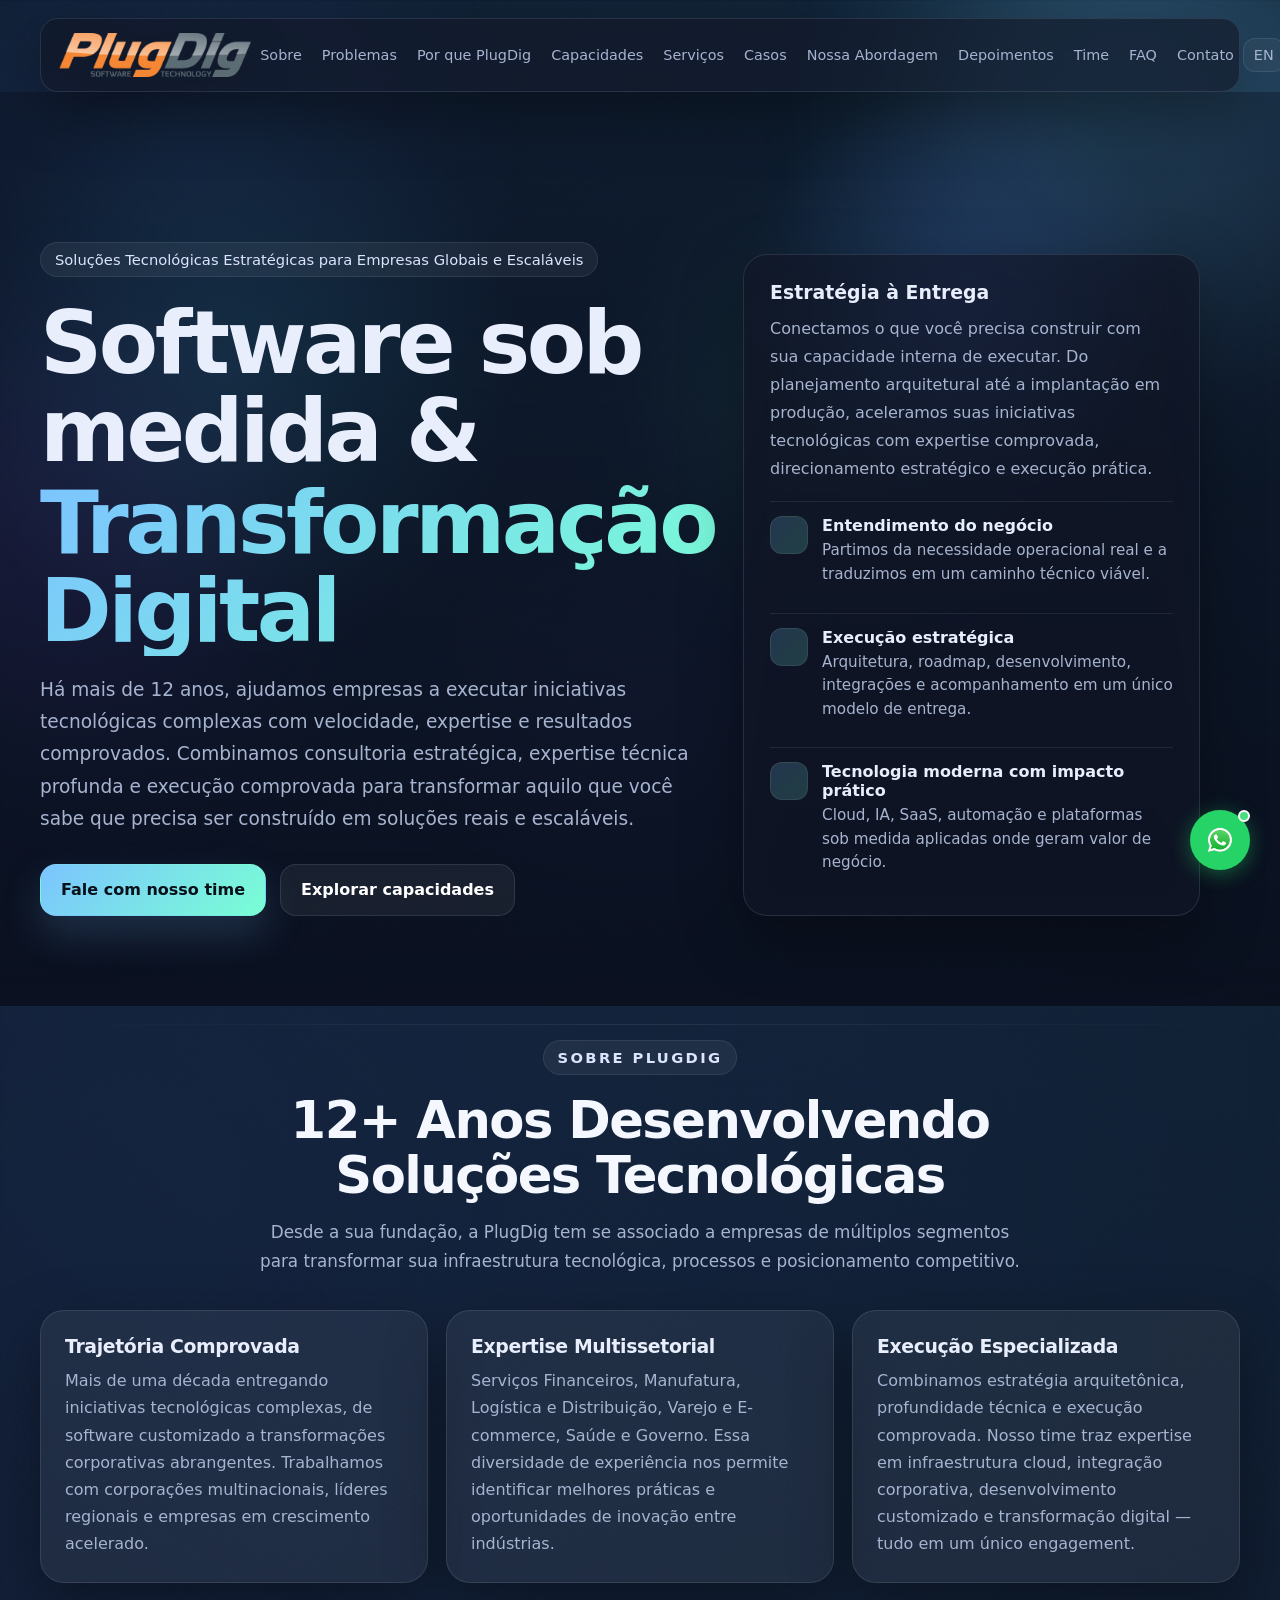
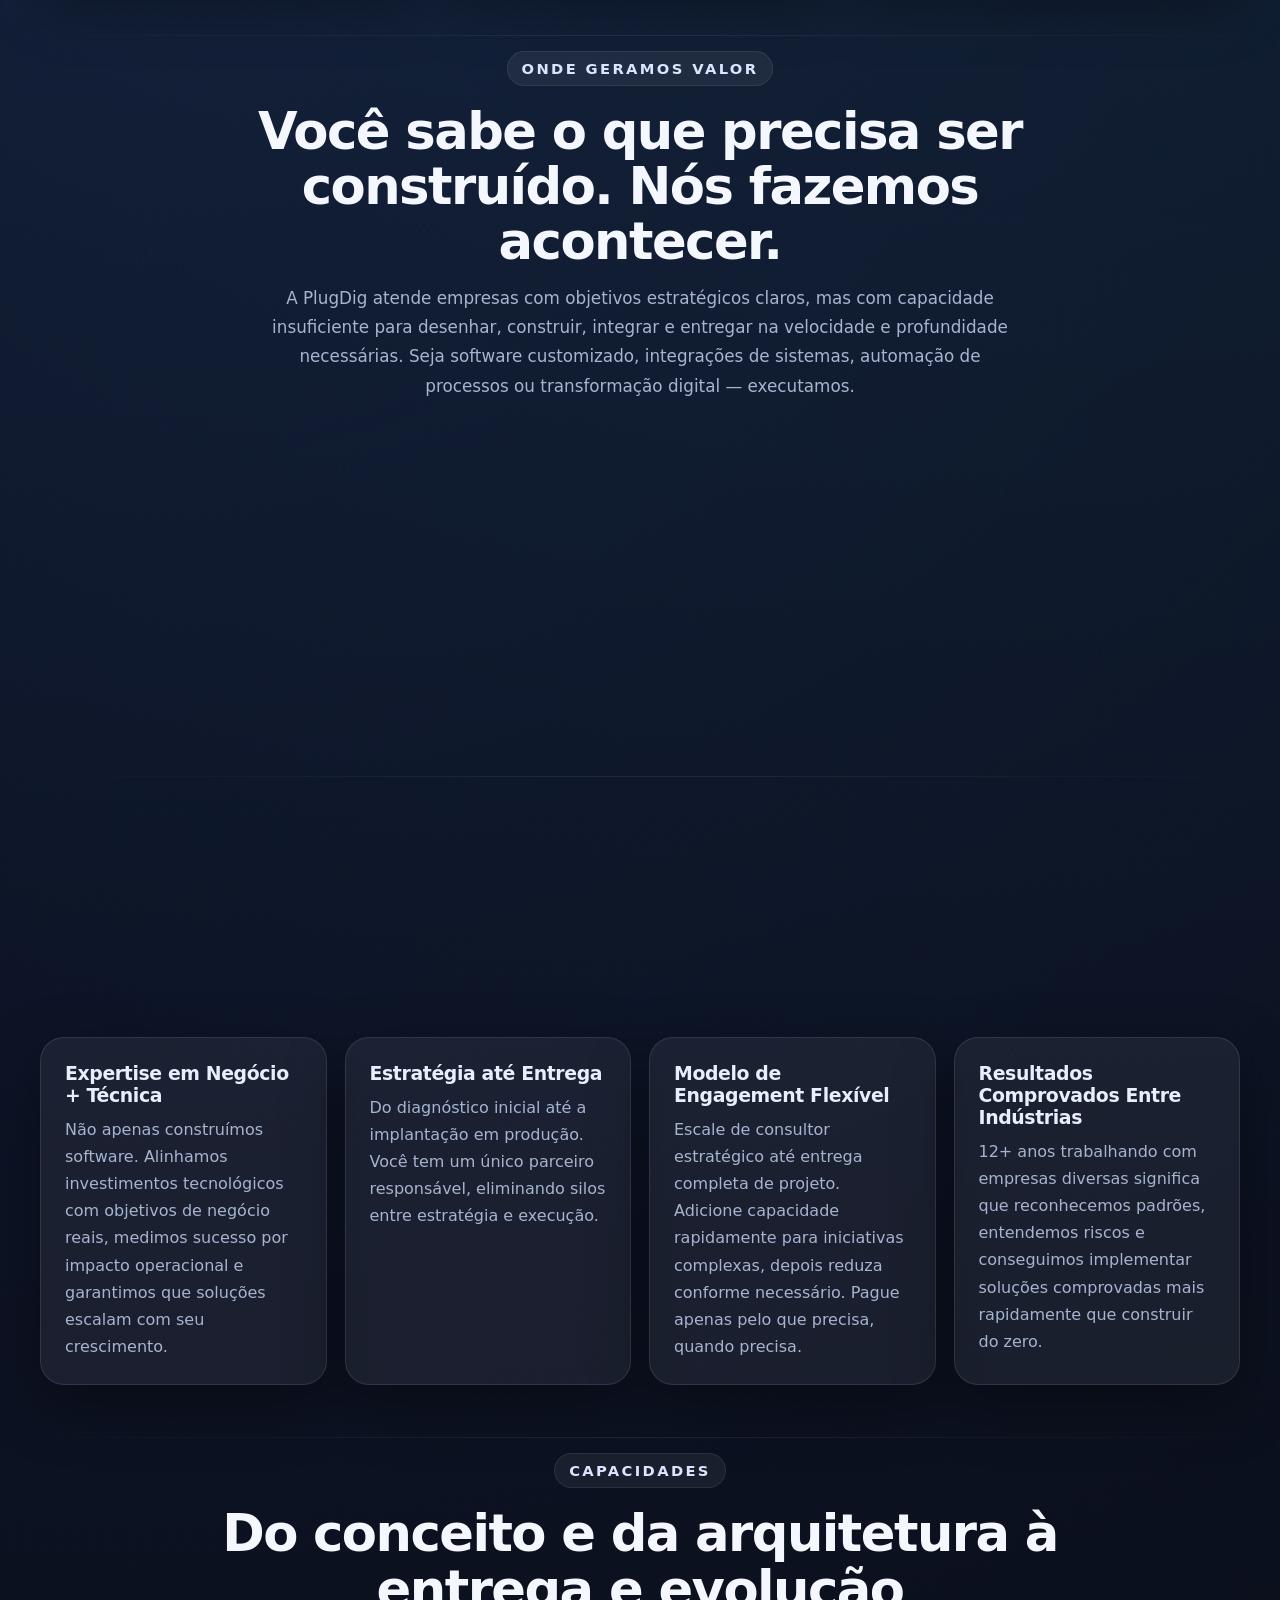
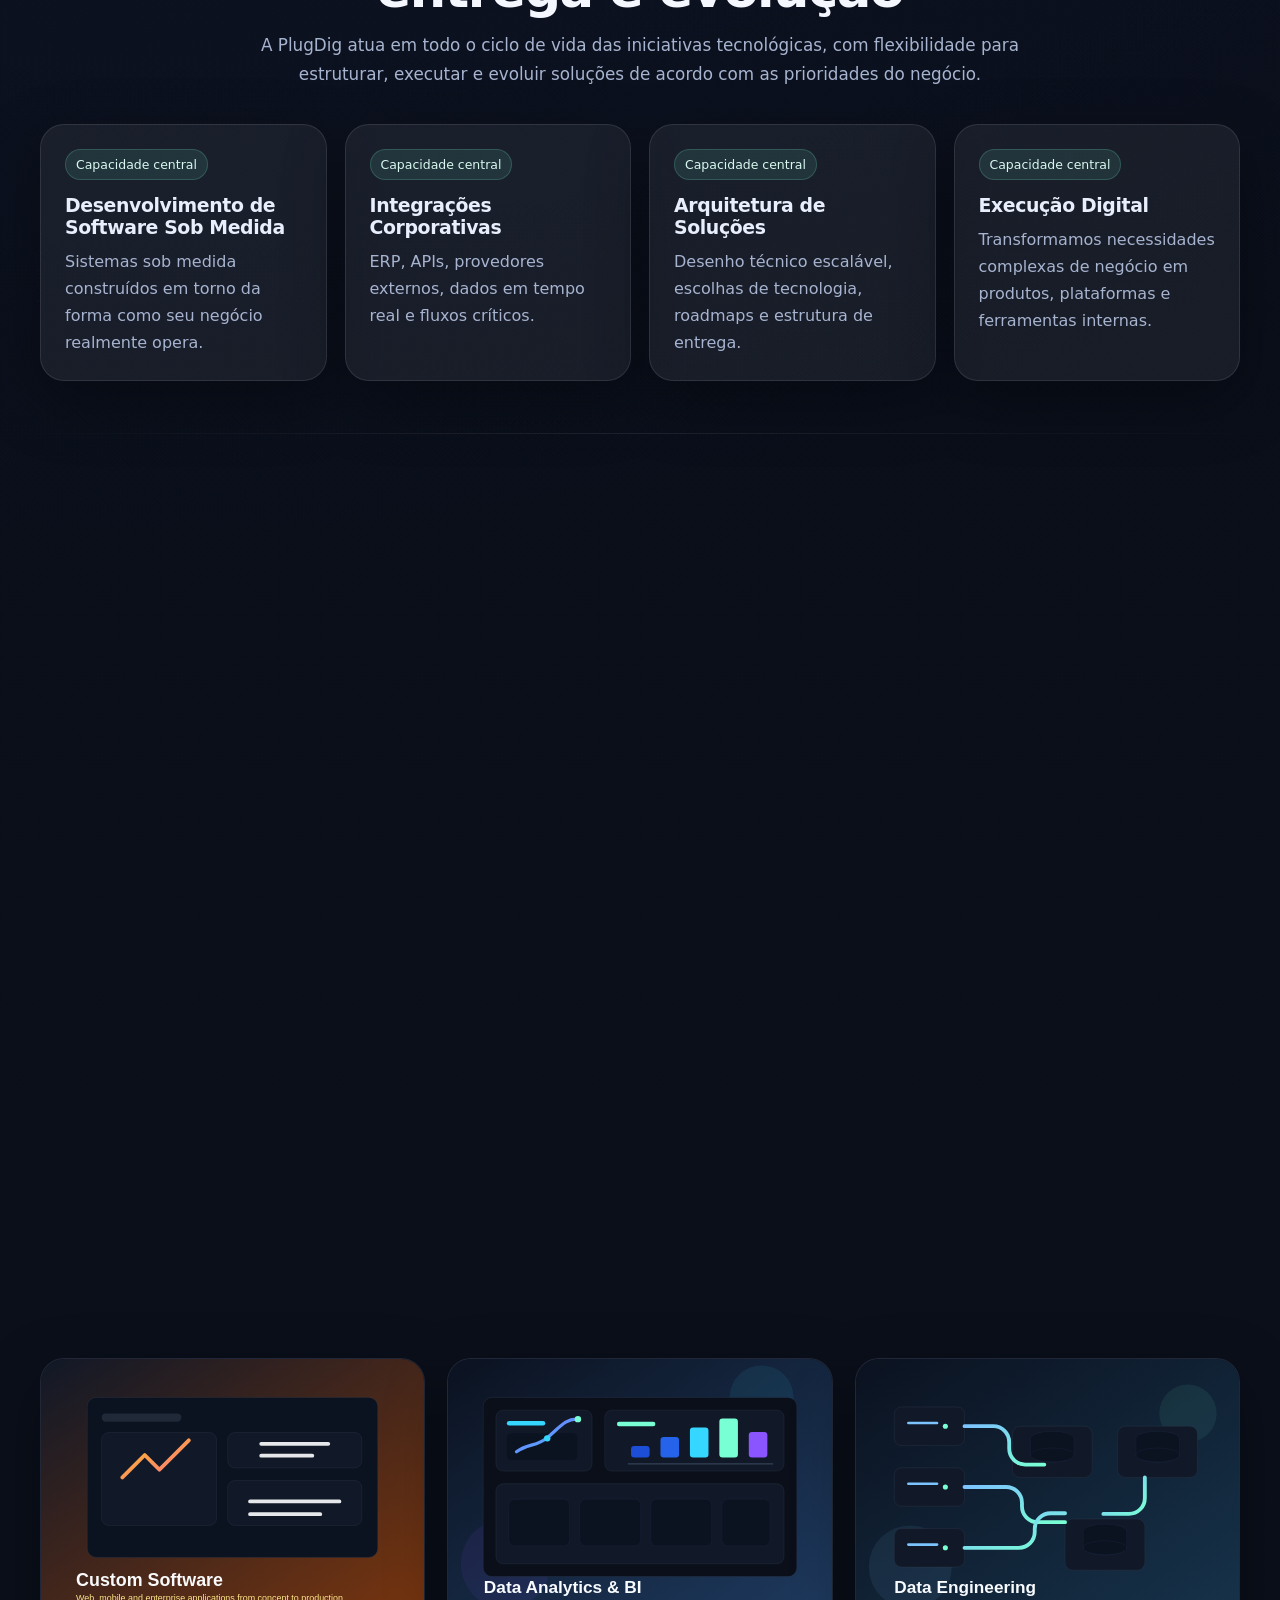
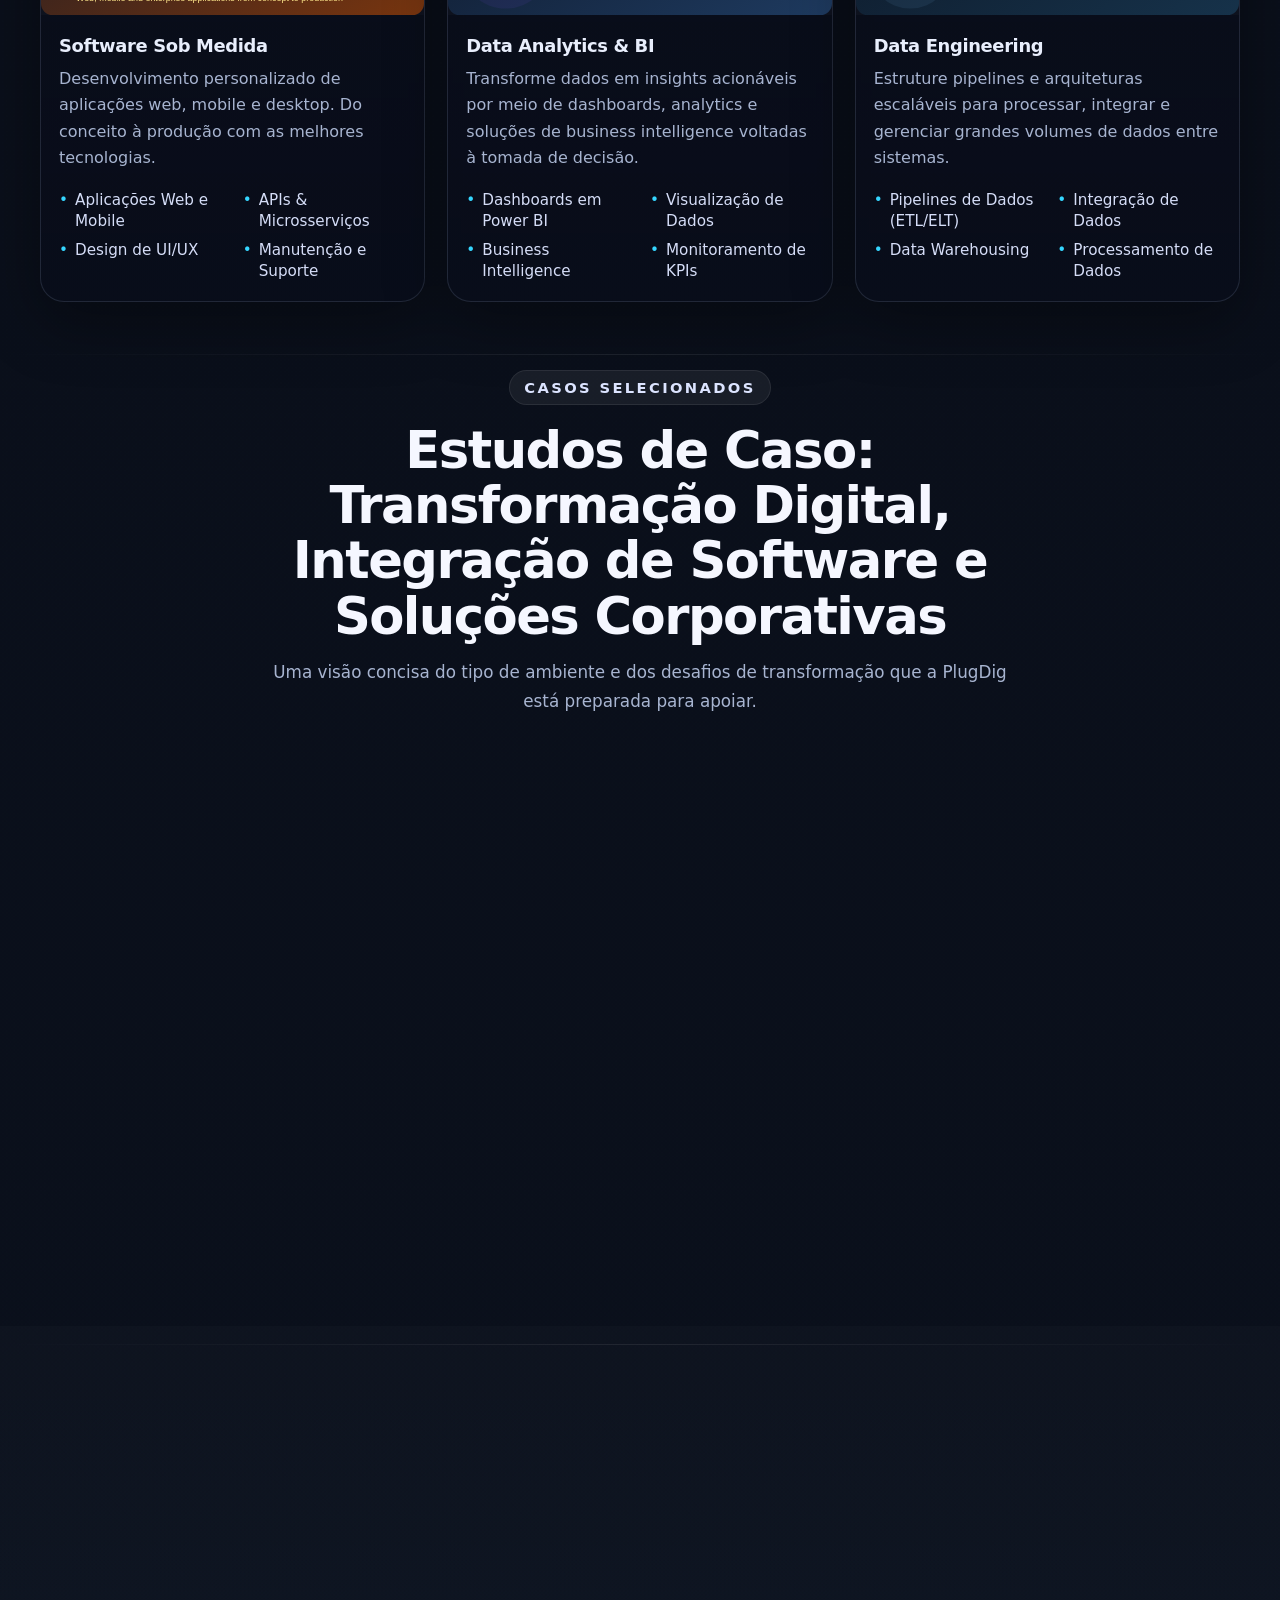
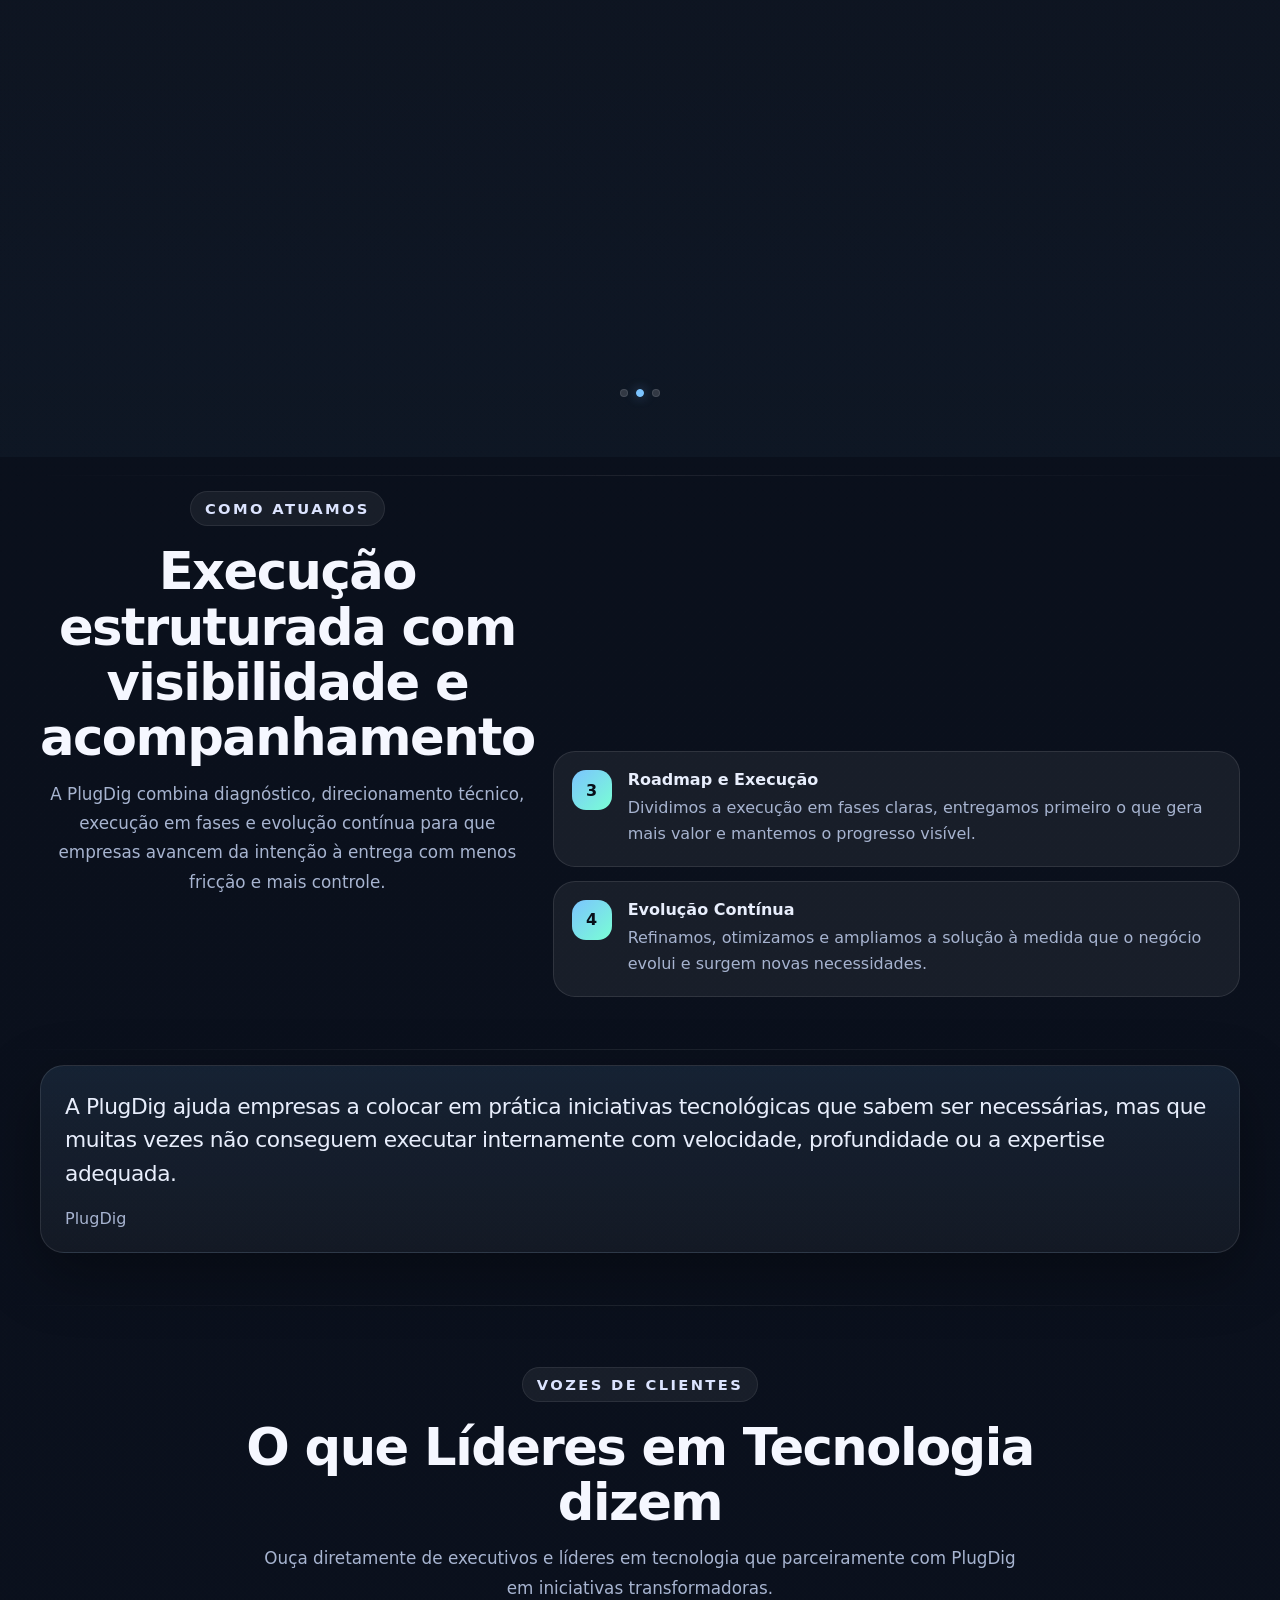
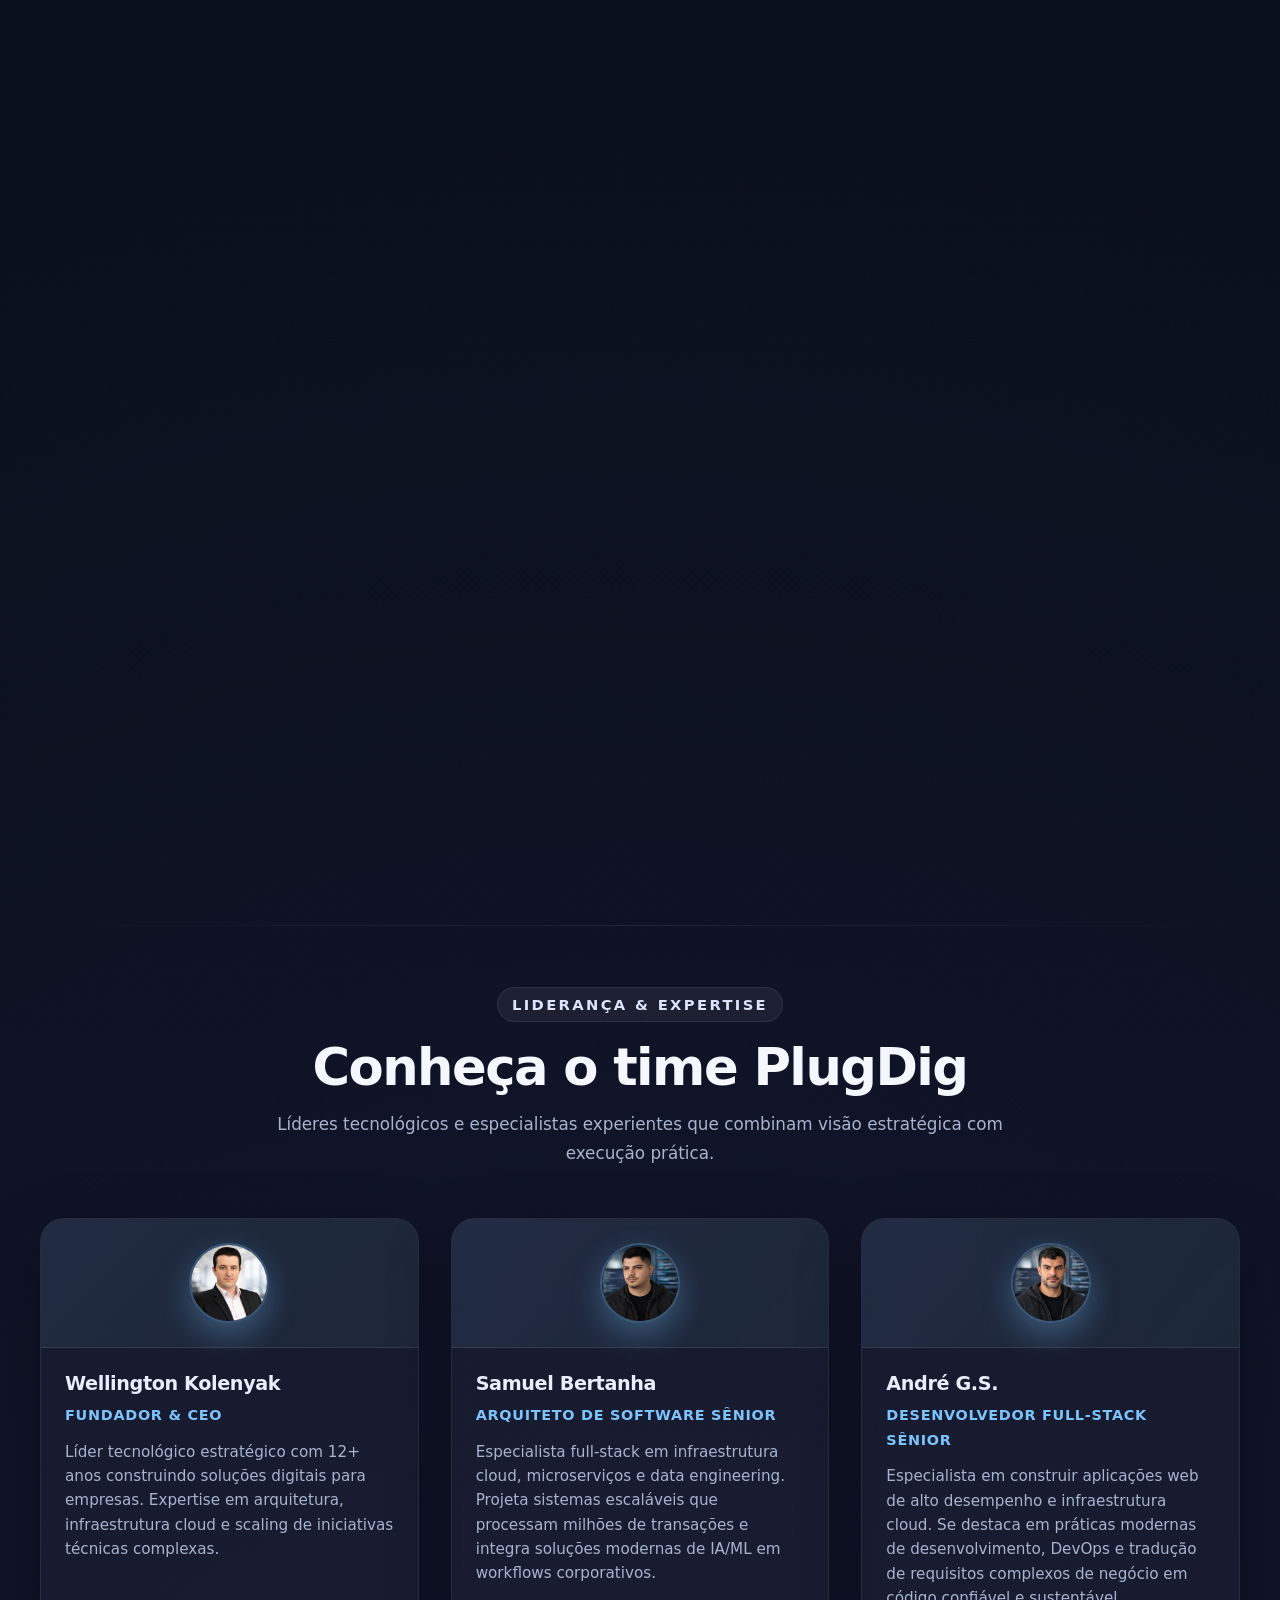
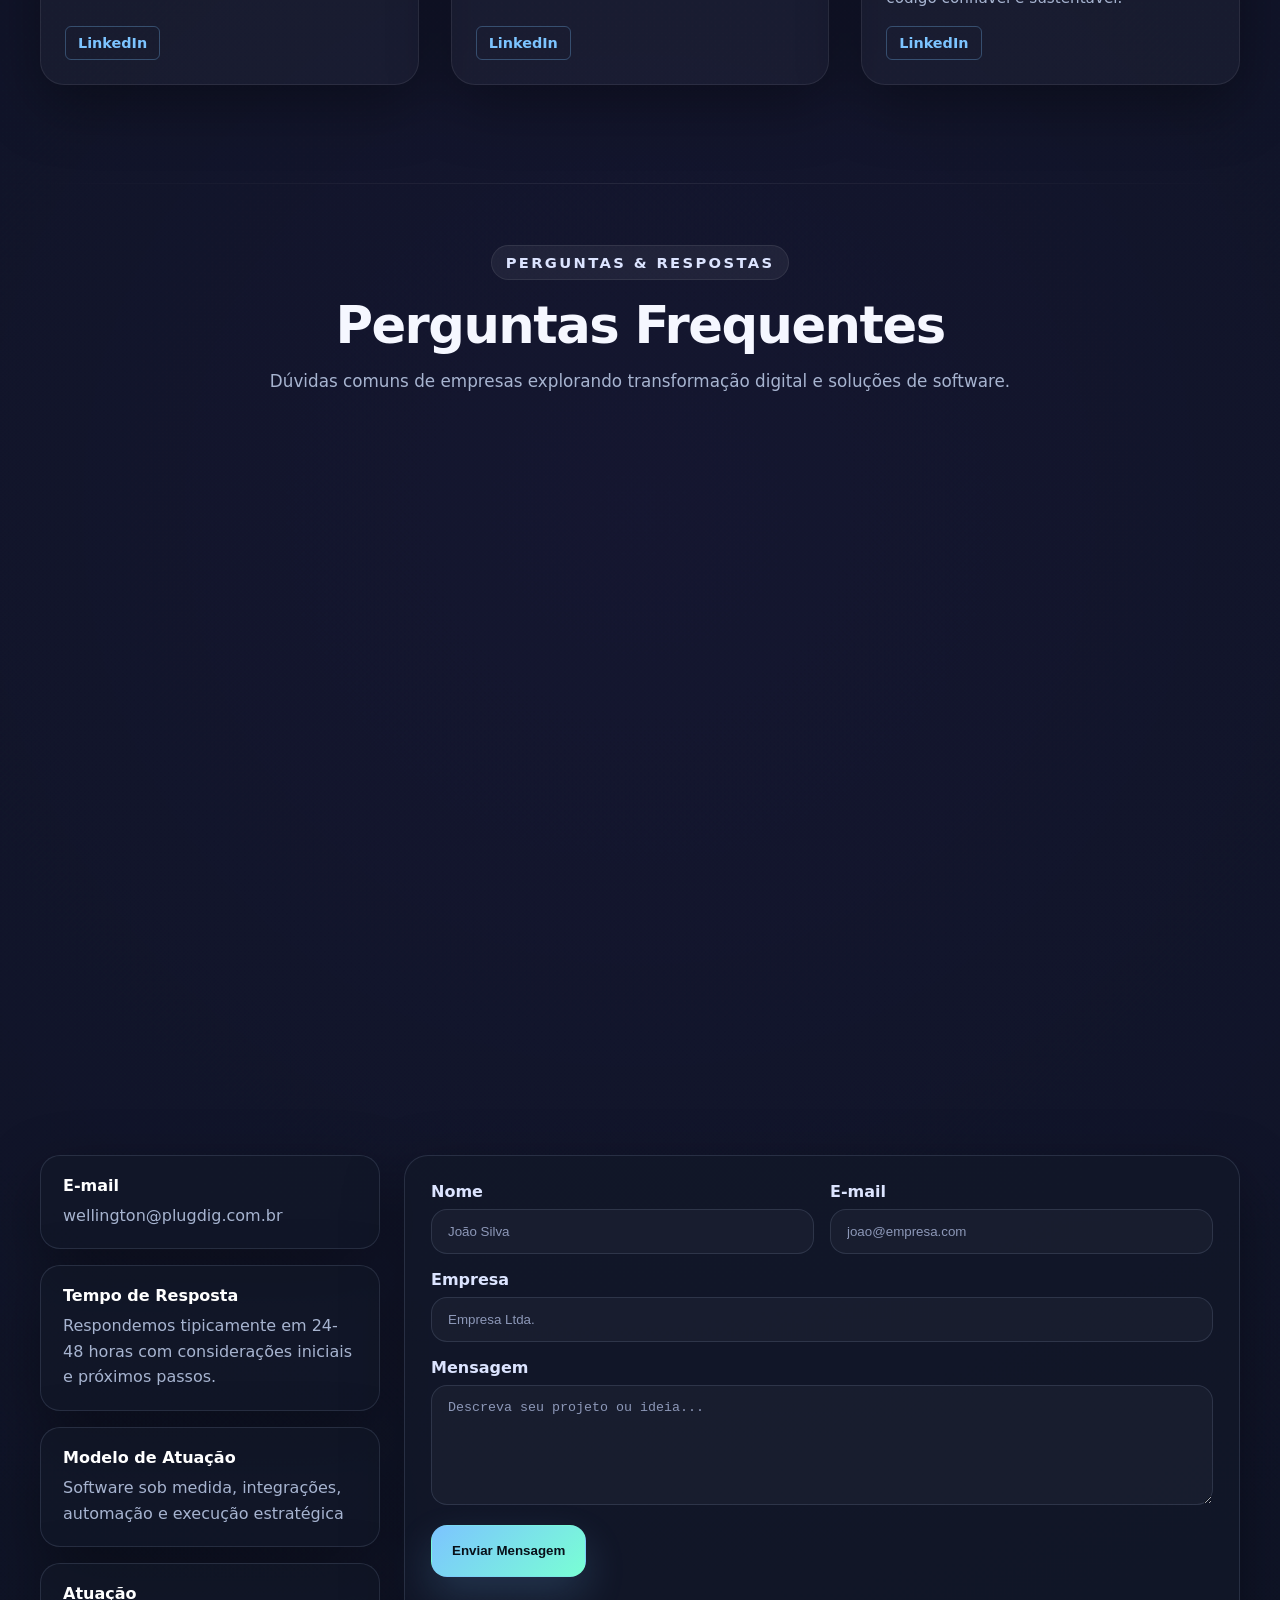
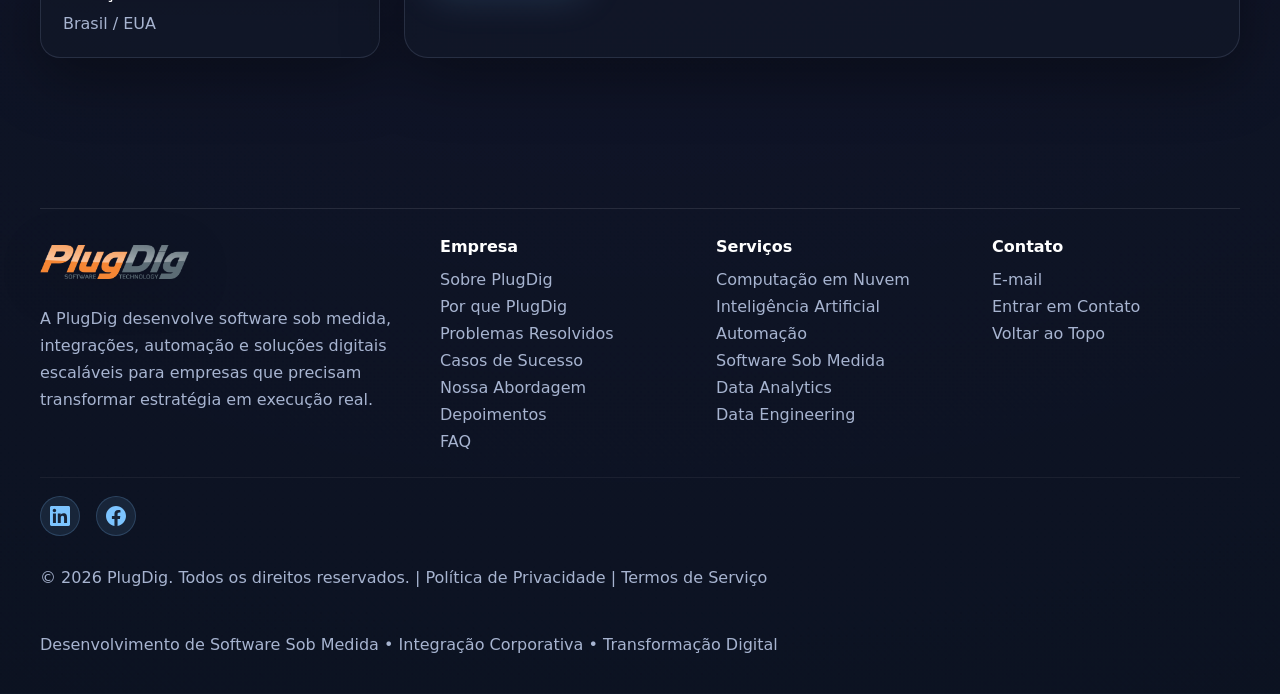
==== commit 900a5ea0: "Ajustes de ortografia" ====
--- a/pt/index.html
+++ b/pt/index.html
@@ -16,14 +16,14 @@
   <!-- Open Graph Tags -->
   <meta property="og:type" content="website">
   <meta property="og:url" content="https://www.plugdig.com/pt/">
-  <meta property="og:title" content="PlugDig | Software Sob Medida & Transformação Digital">
+  <meta property="og:title" content="PlugDig | Software sob Medida & Transformação Digital">
   <meta property="og:description" content="Entregamos software sob medida, integrações corporativas e transformação digital. 12+ anos de execução comprovada em múltiplos países, indústrias e estágios empresariais.">
   <meta property="og:image" content="https://www.plugdig.com/assets/plugdig-logo.png">
   <meta property="og:locale" content="pt_BR">
   <!-- Twitter Card Tags -->
   <meta name="twitter:card" content="summary_large_image">
   <meta name="twitter:url" content="https://www.plugdig.com/pt/">
-  <meta name="twitter:title" content="PlugDig | Software Sob Medida & Transformação Digital">
+  <meta name="twitter:title" content="PlugDig | Software sob Medida & Transformação Digital">
   <meta name="twitter:description" content="Desenvolvimento customizado, integrações, automação e transformação digital para empresas em crescimento.">
   <meta name="twitter:image" content="https://www.plugdig.com/assets/plugdig-logo.png">
   <!-- Schema Markup -->
@@ -125,7 +125,7 @@
       <div class="hero-grid v2">
         <div class="reveal">
           <span class="section-badge">Soluções Tecnológicas Estratégicas para Empresas Globais e Escaláveis</span>
-          <h1><span>Software Sob Medida &</span><span class="gradient-text">Transformação Digital</span></h1>
+          <h1><span>Software sob medida &</span><span class="gradient-text">Transformação Digital</span></h1>
           <p>Há mais de 12 anos, ajudamos empresas a executar iniciativas tecnológicas complexas com velocidade, expertise e resultados comprovados. Combinamos consultoria estratégica, expertise técnica profunda e execução comprovada para transformar aquilo que você sabe que precisa ser construído em soluções reais e escaláveis.</p>
           <div class="cta-row">
             <a class="btn btn-primary" href="#contact">Fale com nosso time</a>
@@ -239,7 +239,7 @@
     <div class="container">
       <div class="section-head reveal">
         <span class="kicker">Confiança de Clientes</span>
-        <h2>Parceiros Corporativos: Empresas Confiando PlugDig para Desenvolvimento de Software</h2>
+        <h2>Parceiros Corporativos: Empresas que confiam na PlugDig para Desenvolvimento de Software</h2>
         <p>Trabalhamos com líderes de indústria, empresas inovadoras e negócios ambiciosos em múltiplos setores.</p>
       </div>
       <div class="carousel-wrapper reveal">
@@ -316,7 +316,7 @@
     <div class="container">
       <div class="section-head reveal">
         <span class="kicker">Vozes de Clientes</span>
-        <h2>O que Líderes em Tecnologia Dizem</h2>
+        <h2>O que Líderes em Tecnologia dizem</h2>
         <p>Ouça diretamente de executivos e líderes em tecnologia que parceiramente com PlugDig em iniciativas transformadoras.</p>
       </div>
 
@@ -400,7 +400,7 @@
     <div class="container">
       <div class="section-head reveal">
         <span class="kicker">Liderança & Expertise</span>
-        <h2>Conheça o Time PlugDig</h2>
+        <h2>Conheça o time PlugDig</h2>
         <p>Líderes tecnológicos e especialistas experientes que combinam visão estratégica com execução prática.</p>
       </div>
       <div class="team-grid">
@@ -658,7 +658,7 @@
     <div class="container">
       <div class="section-heading center reveal">
         <span class="section-badge">Contato</span>
-        <h2>Vamos Construir Algo Relevante Juntos</h2>
+        <h2>Vamos construir algo relevante juntos</h2>
         <p>Se você tem uma ideia, precisa de uma solução sob medida ou quer modernizar uma operação existente, vamos conversar e transformar sua próxima iniciativa em execução real.</p>
       </div>
 
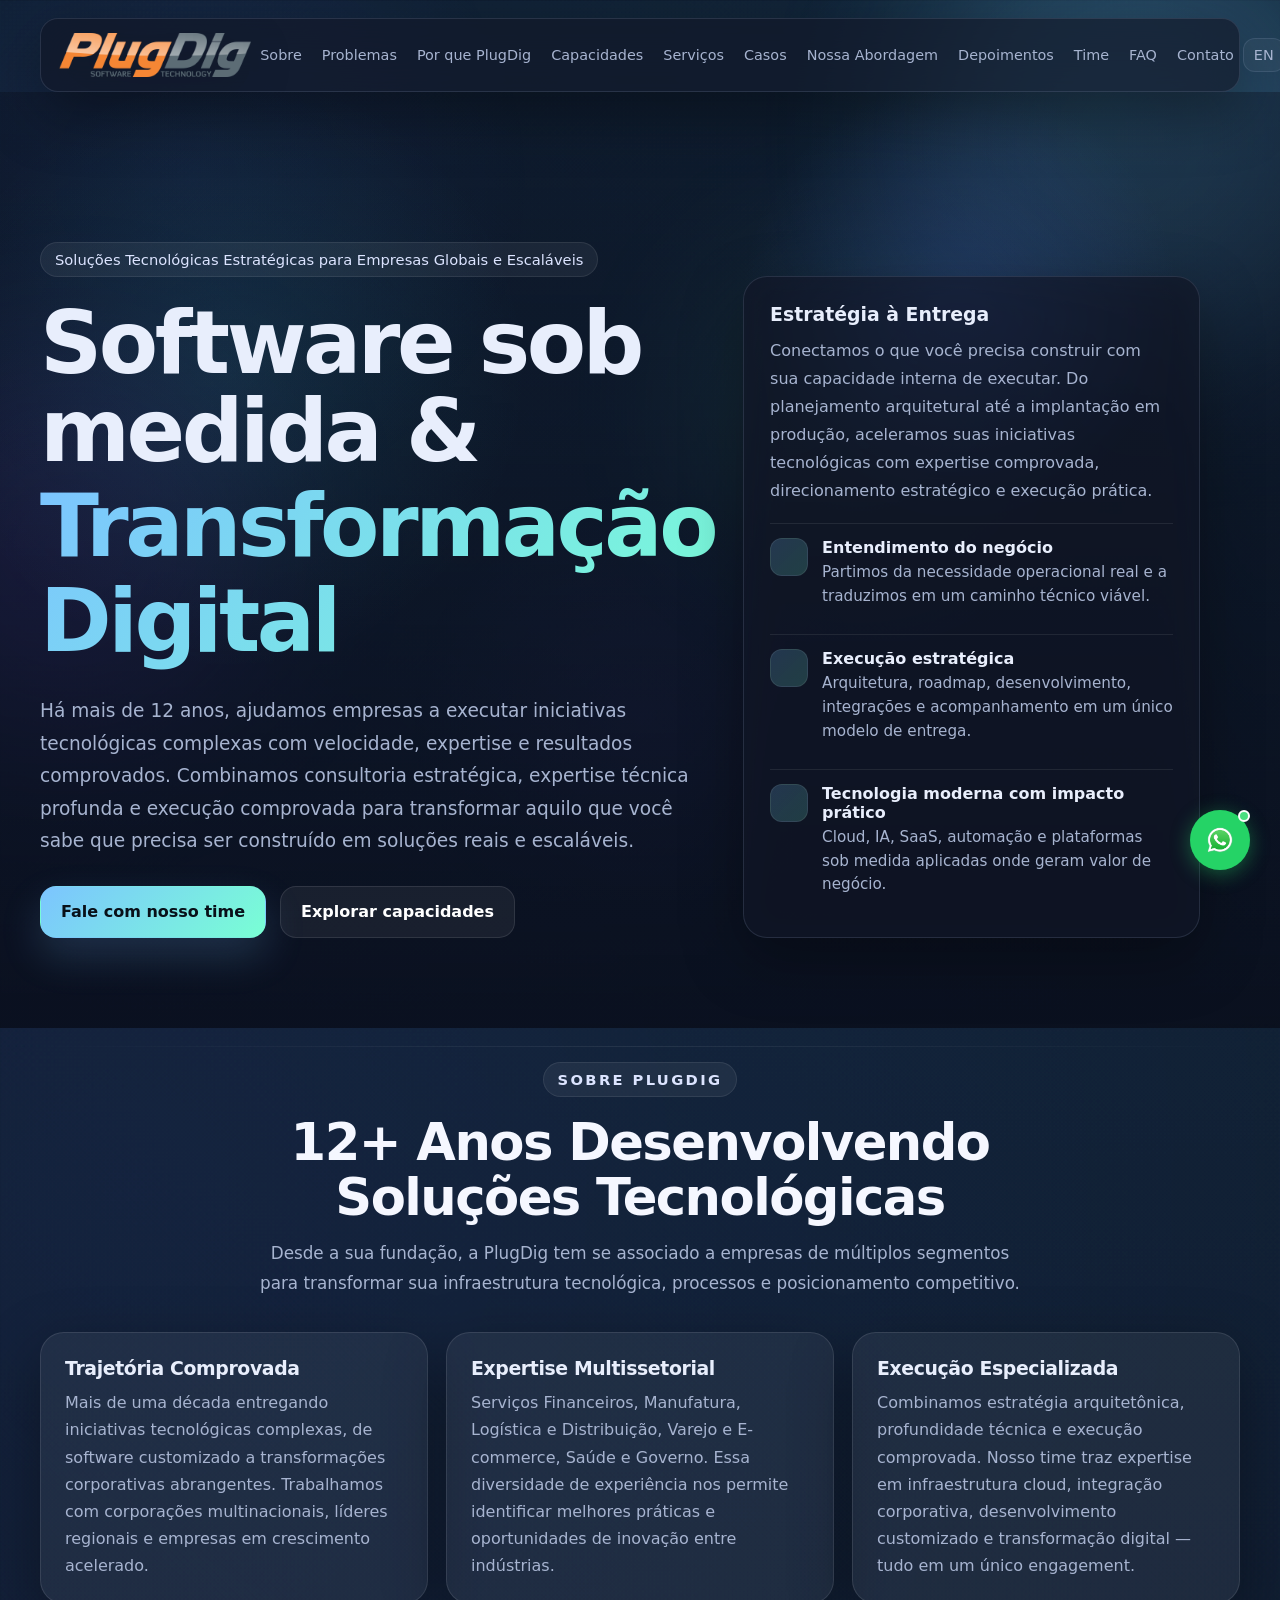
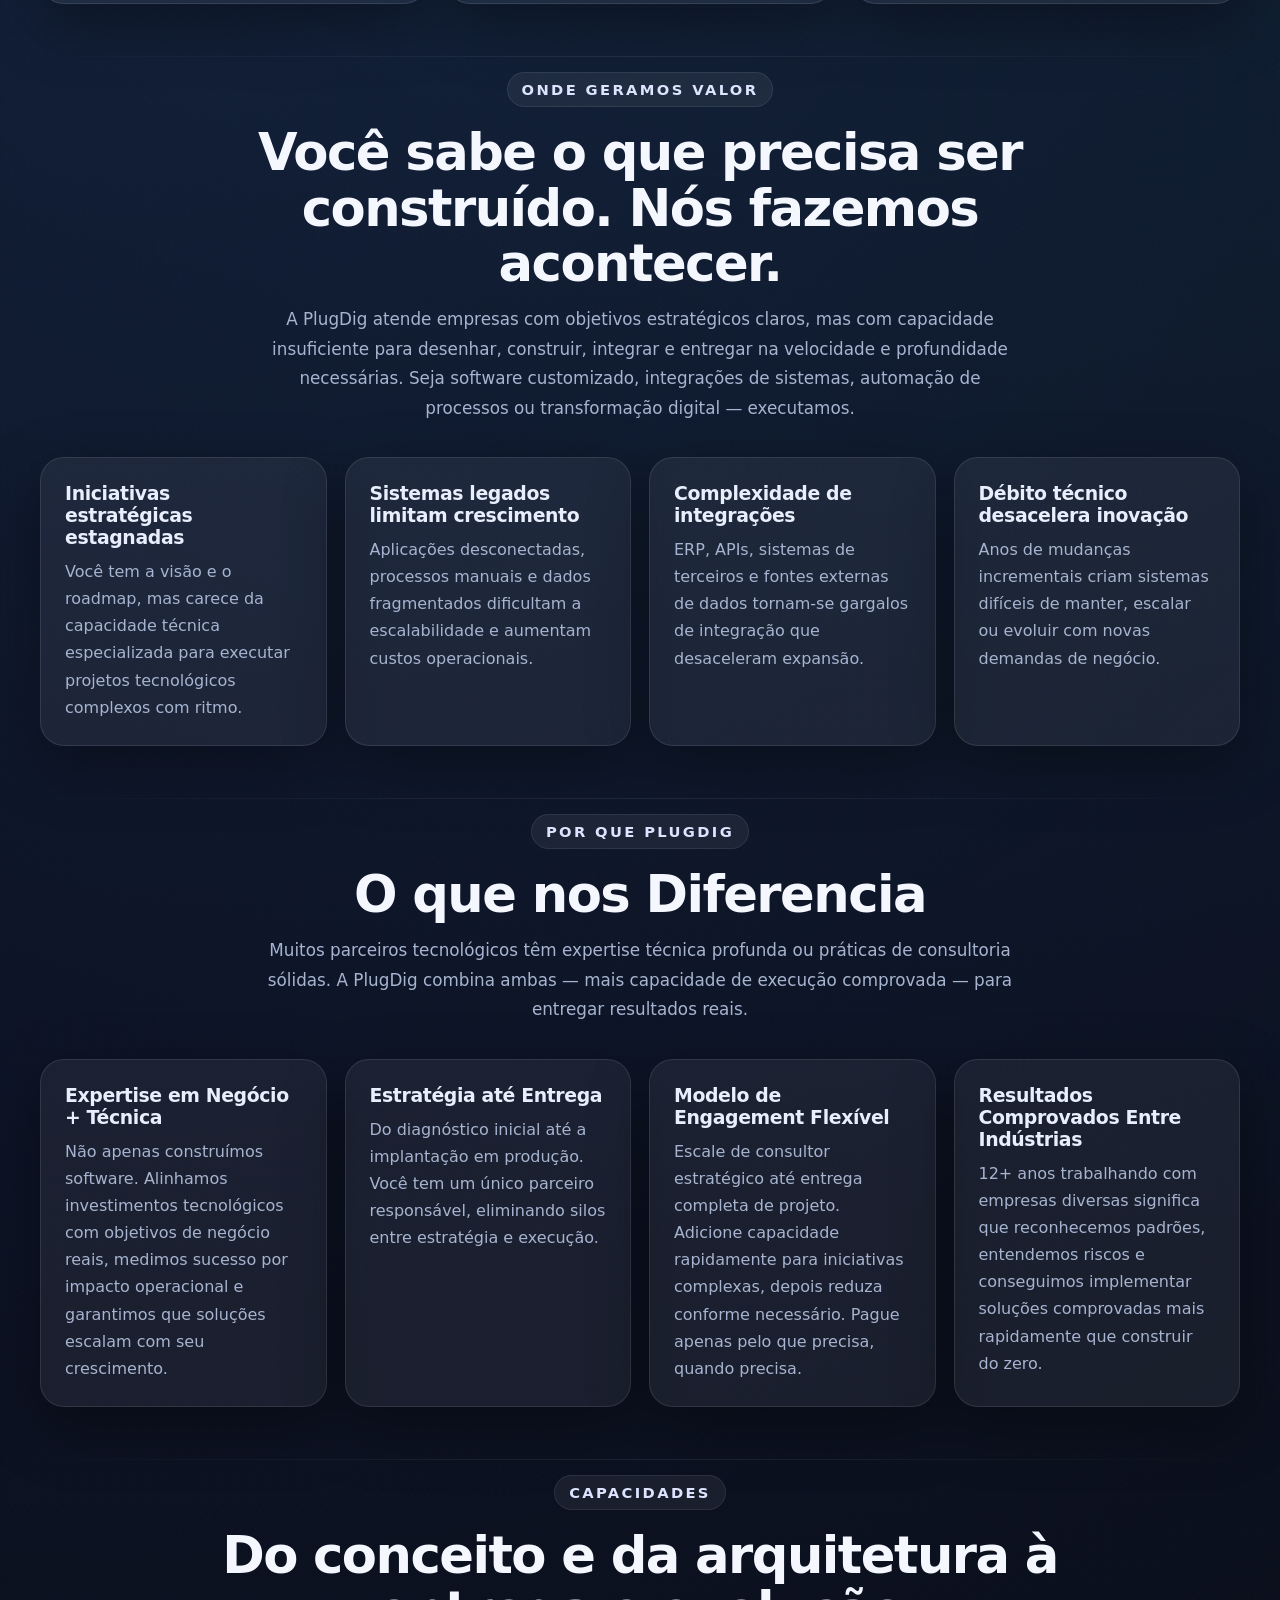
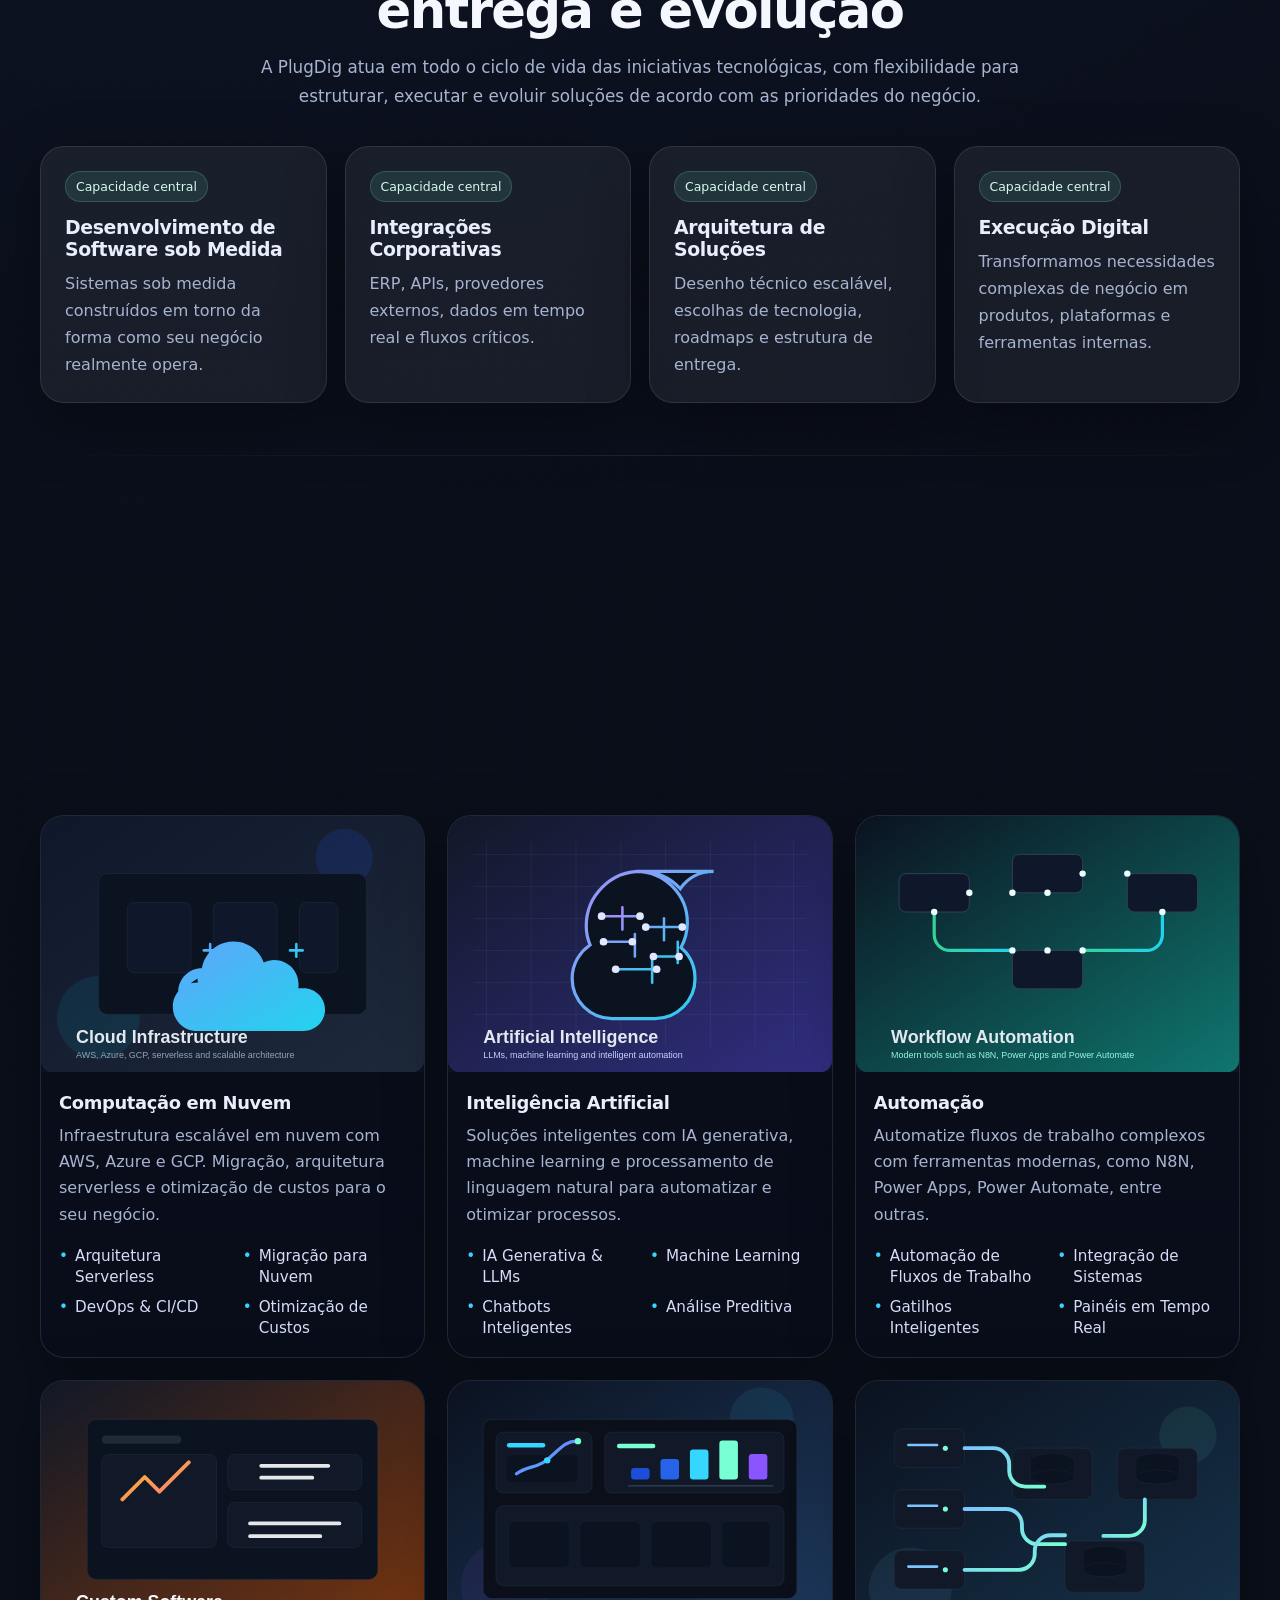
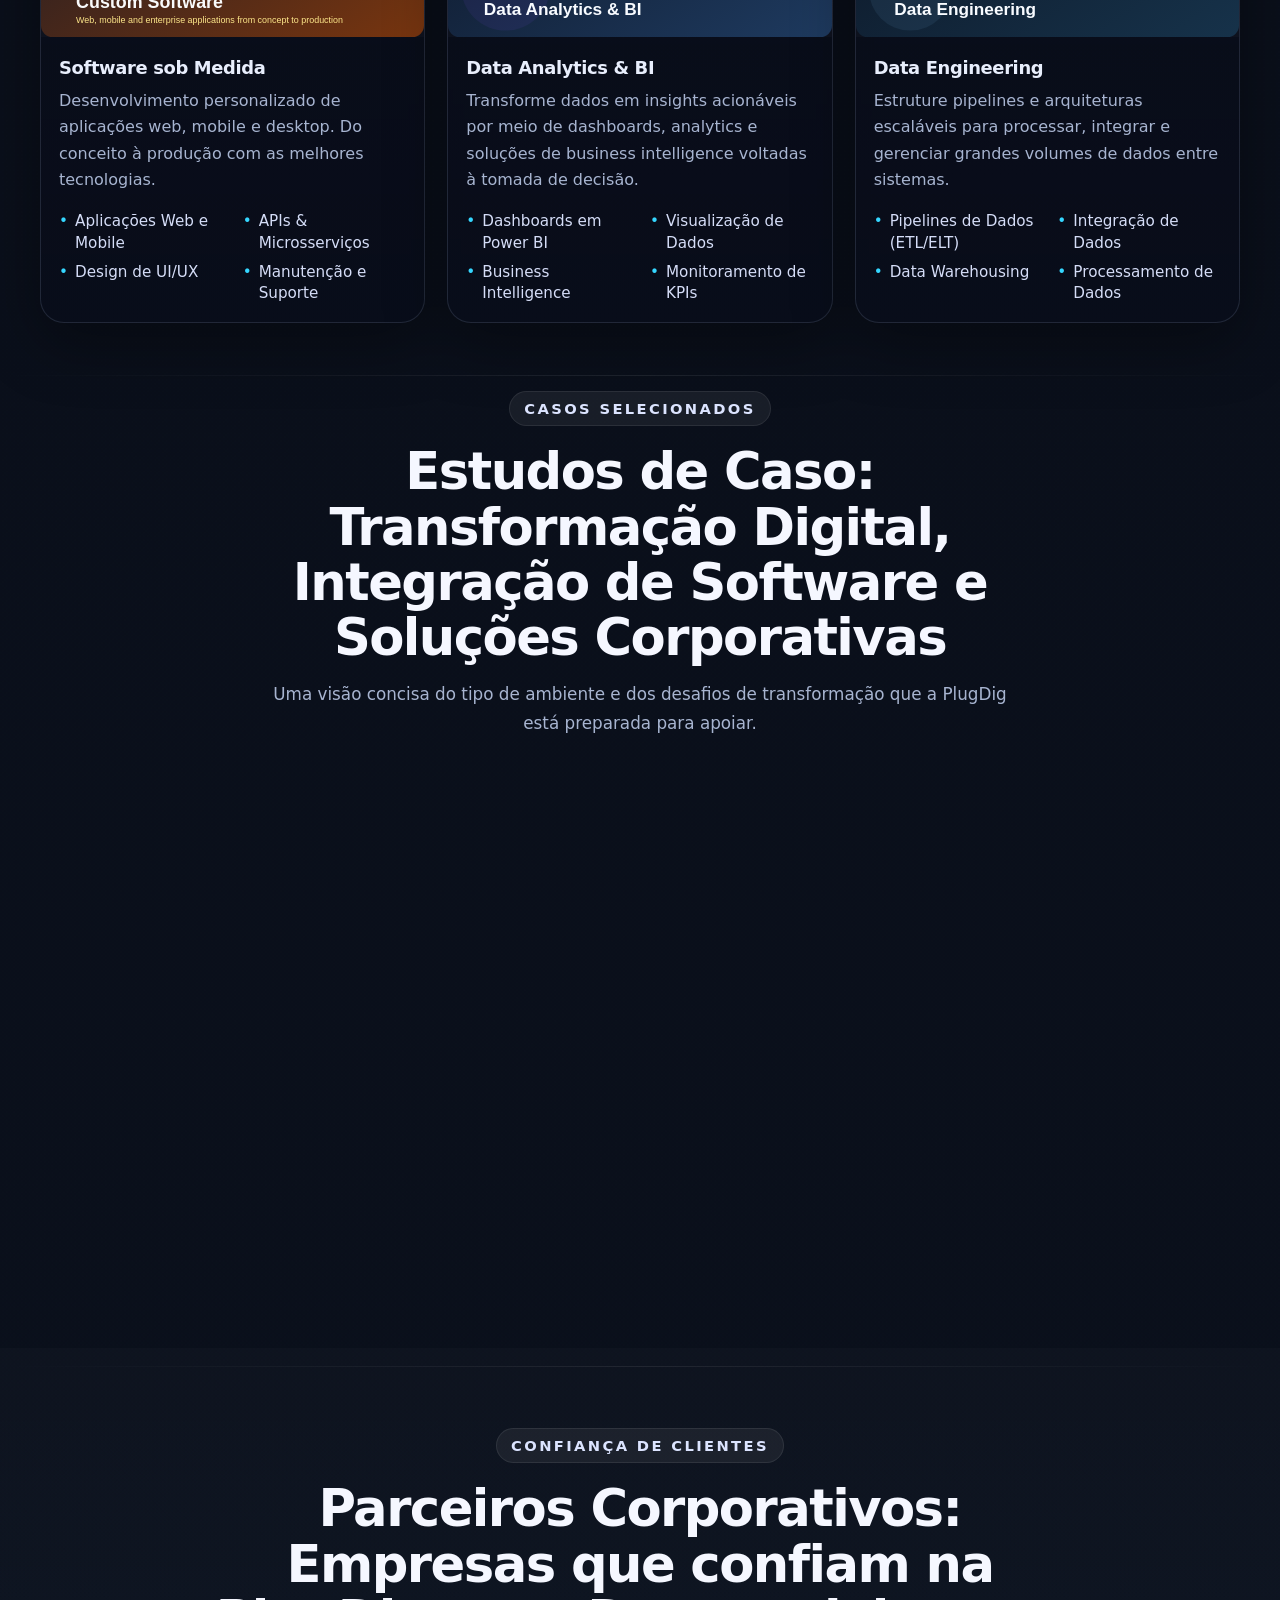
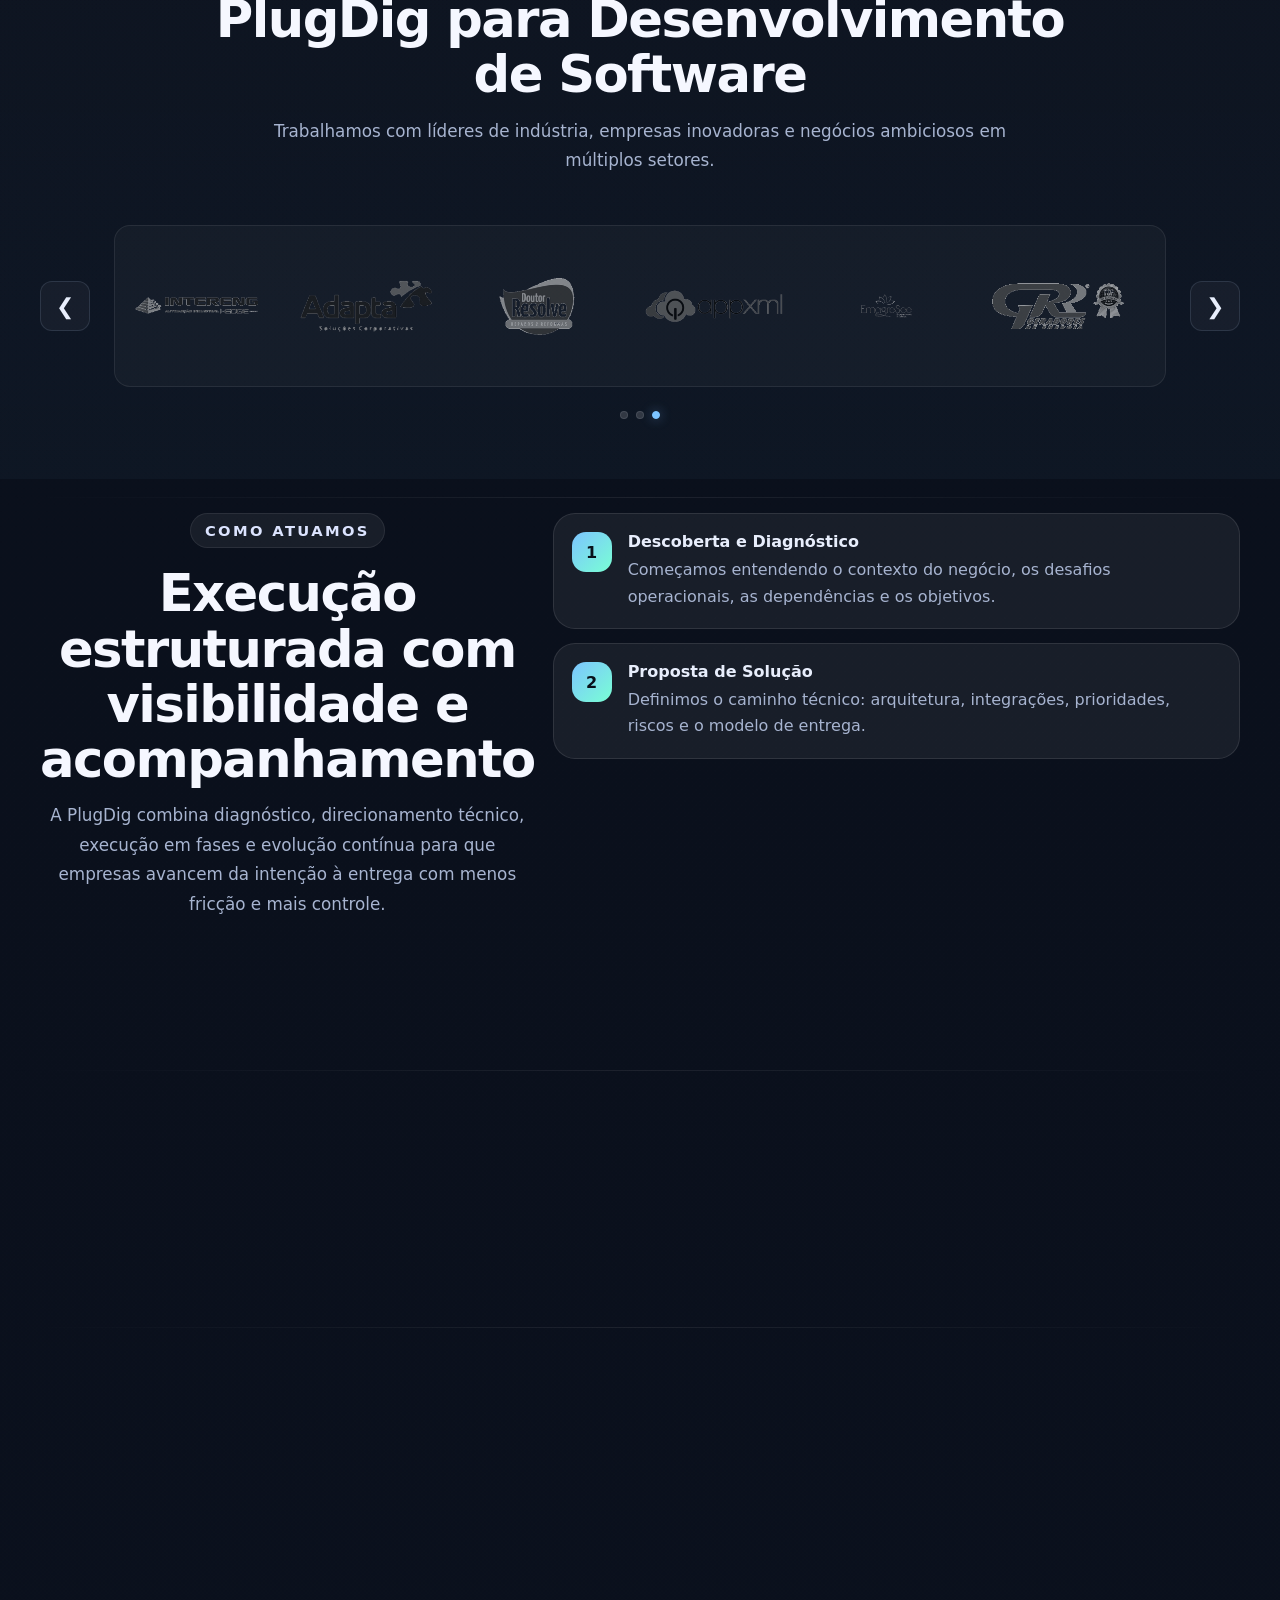
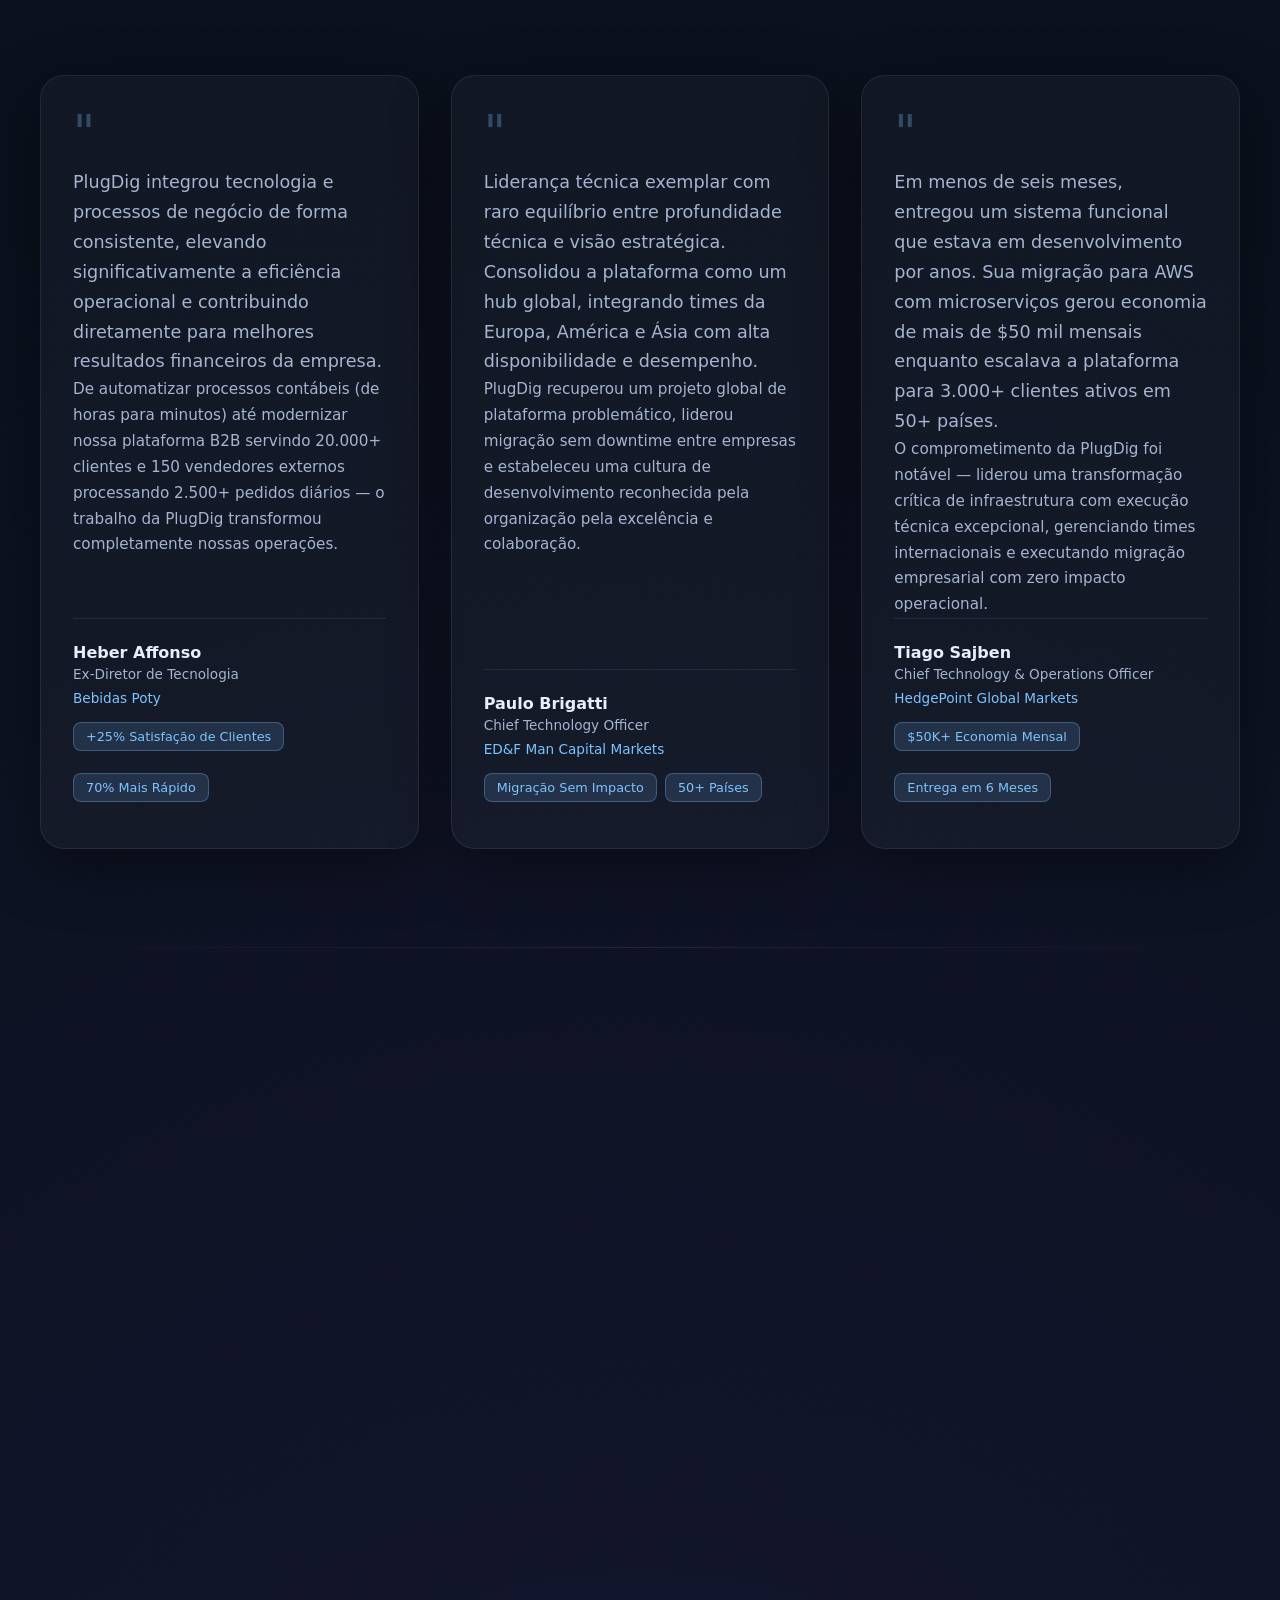
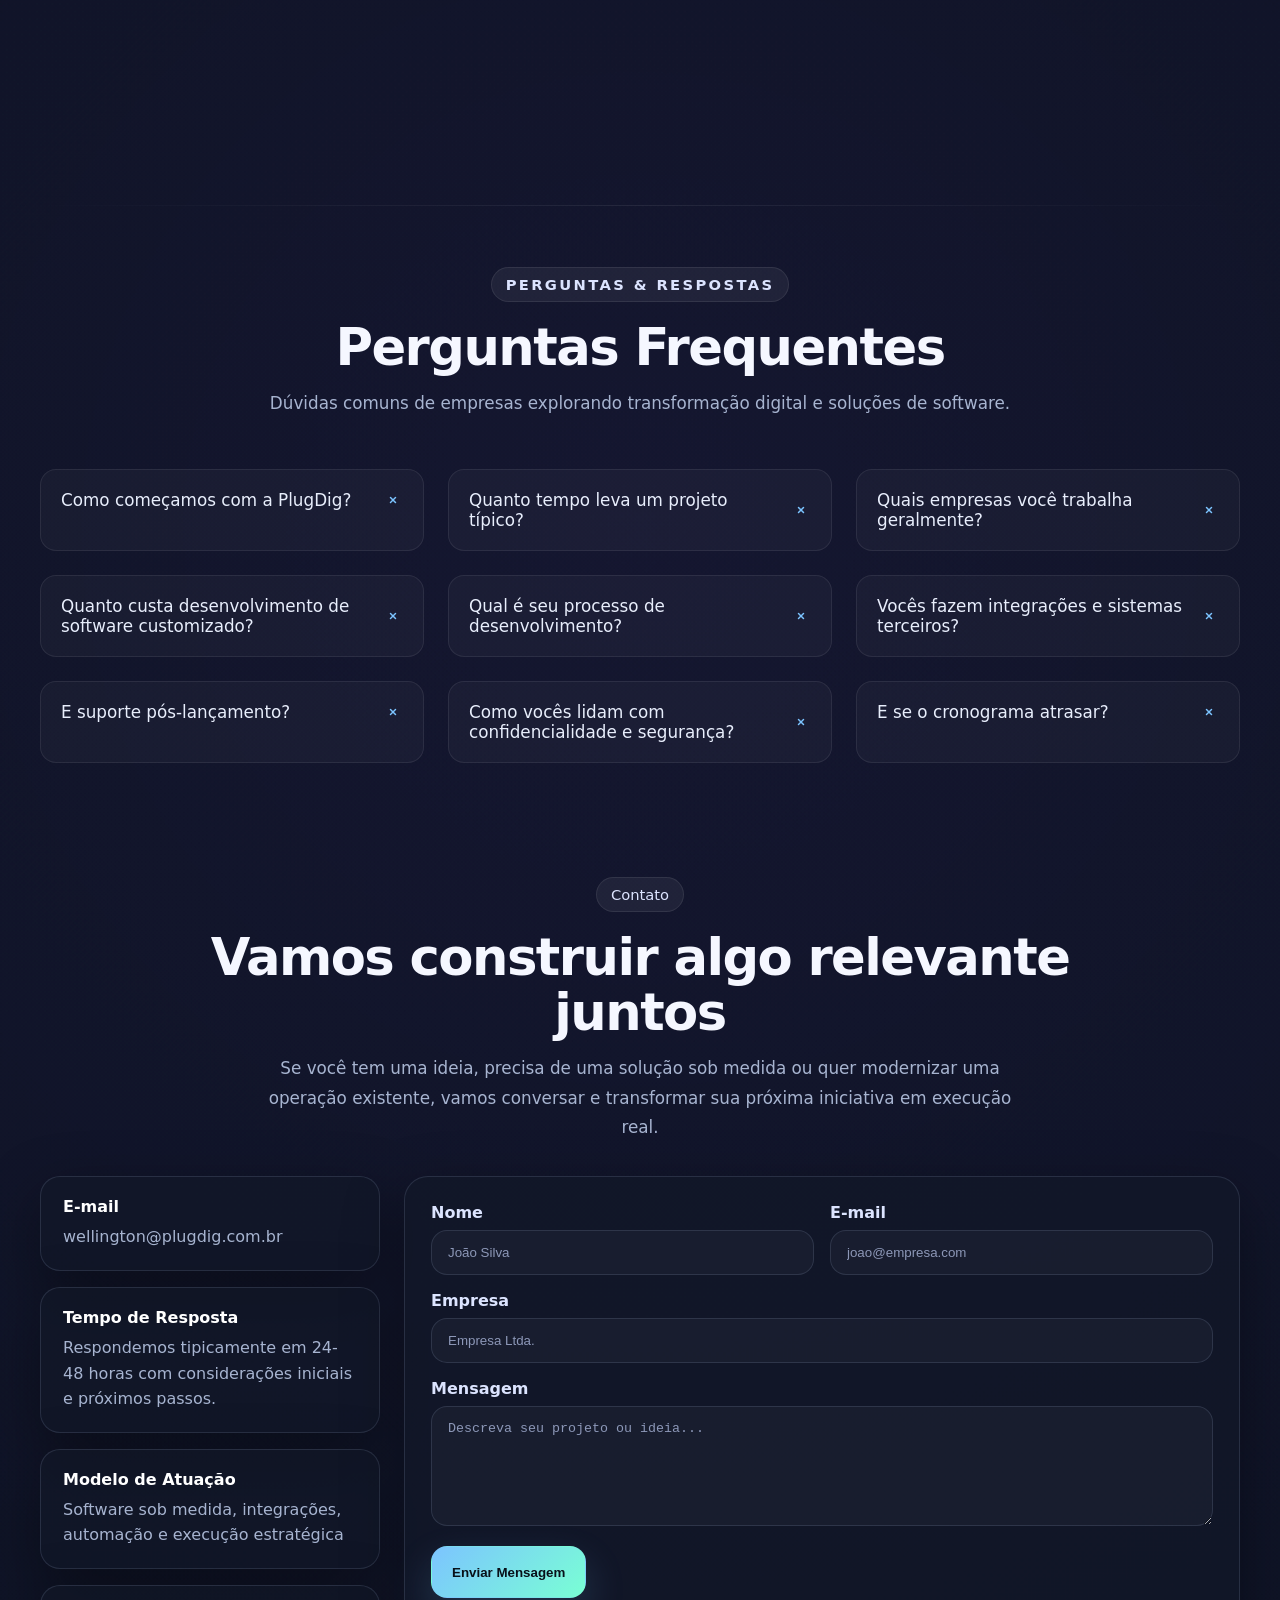
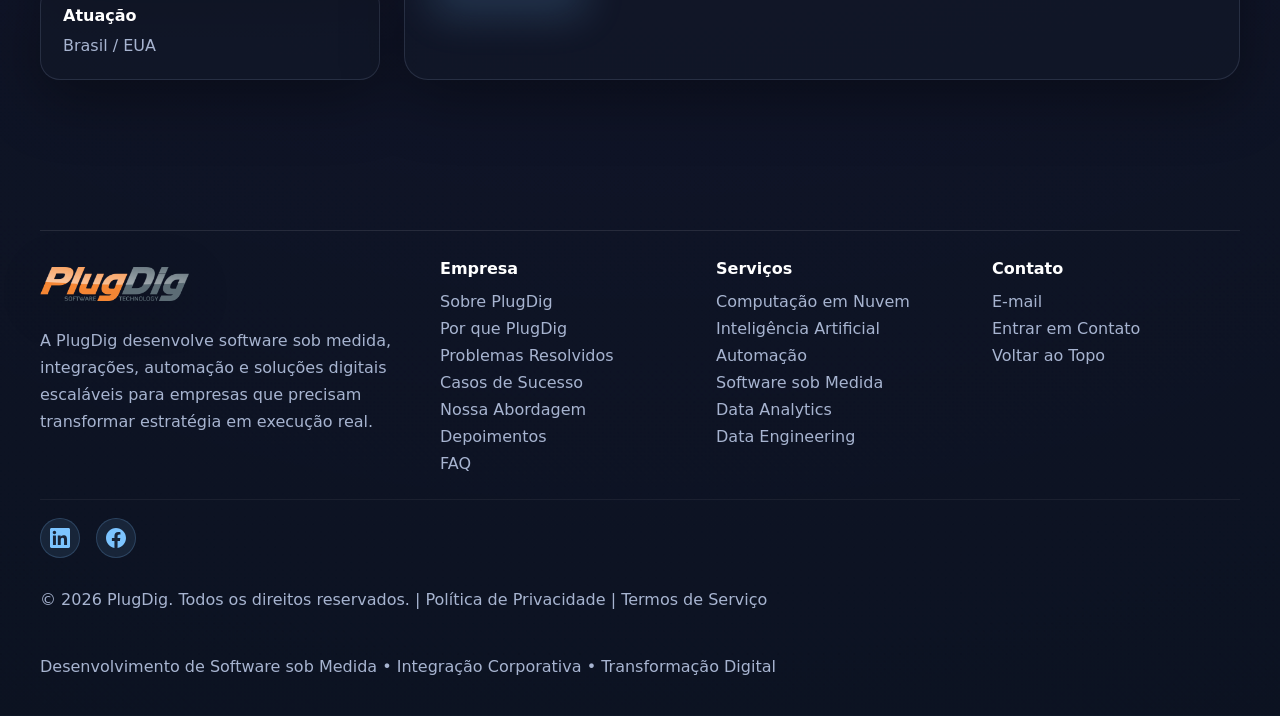
==== commit 361f42ad: "Fix capitalization in title and service descriptions for consistency" ====
--- a/pt/index.html
+++ b/pt/index.html
@@ -3,7 +3,7 @@
 <head>
   <meta charset="UTF-8">
   <meta name="viewport" content="width=device-width, initial-scale=1.0">
-  <title>Software Sob Medida & Integração Corporativa | PlugDig</title>
+  <title>Software sob Medida & Integração Corporativa | PlugDig</title>
   <meta name="description" content="PlugDig entrega software sob medida, integrações corporativas e transformação digital. 12+ anos de execução comprovada em múltiplos países e indústrias.">
   <meta name="theme-color" content="#0a0f1a">
   <link rel="icon" href="../assets/plugdig-logo-ico.ico" type="image/x-icon">
@@ -214,12 +214,12 @@
         <p>A PlugDig atua em todo o ciclo de vida das iniciativas tecnológicas, com flexibilidade para estruturar, executar e evoluir soluções de acordo com as prioridades do negócio.</p>
       </div>
       <div class="grid-4">
-        <article class="card cap-card reveal"><span class="badge">Capacidade central</span><h3>Desenvolvimento de Software Sob Medida</h3><p>Sistemas sob medida construídos em torno da forma como seu negócio realmente opera.</p></article><article class="card cap-card reveal"><span class="badge">Capacidade central</span><h3>Integrações Corporativas</h3><p>ERP, APIs, provedores externos, dados em tempo real e fluxos críticos.</p></article><article class="card cap-card reveal"><span class="badge">Capacidade central</span><h3>Arquitetura de Soluções</h3><p>Desenho técnico escalável, escolhas de tecnologia, roadmaps e estrutura de entrega.</p></article><article class="card cap-card reveal"><span class="badge">Capacidade central</span><h3>Execução Digital</h3><p>Transformamos necessidades complexas de negócio em produtos, plataformas e ferramentas internas.</p></article>
-      </div>
-    </div>
-  </section>
-
-  <section class="services-showcase" id="technology"><div class="container"><div class="section-heading center reveal"><span class="section-badge">Nossos Serviços</span><h2>Soluções Tecnológicas: Cloud, IA, Automação e Desenvolvimento de Software</h2><p>Oferecemos um portfólio completo de serviços de tecnologia, desde desenvolvimento personalizado até automação inteligente.</p></div><div class="services-grid"><article class="card service-card reveal"><img alt="Infraestrutura em nuvem AWS Azure GCP migração e arquitetura serverless" src="../assets/service-cloud.svg"/><div class="service-body"><h3>Computação em Nuvem</h3><p>Infraestrutura escalável em nuvem com AWS, Azure e GCP. Migração, arquitetura serverless e otimização de custos para o seu negócio.</p><ul><li>Arquitetura Serverless</li><li>Migração para Nuvem</li><li>DevOps &amp; CI/CD</li><li>Otimização de Custos</li></ul></div></article><article class="card service-card reveal"><img alt="Inteligência artificial IA generativa machine learning processamento de linguagem natural" src="../assets/service-ai.svg"/><div class="service-body"><h3>Inteligência Artificial</h3><p>Soluções inteligentes com IA generativa, machine learning e processamento de linguagem natural para automatizar e otimizar processos.</p><ul><li>IA Generativa &amp; LLMs</li><li>Machine Learning</li><li>Chatbots Inteligentes</li><li>Análise Preditiva</li></ul></div></article><article class="card service-card reveal"><img alt="Automação de processos fluxos de trabalho integração de sistemas" src="../assets/service-automation.svg"/><div class="service-body"><h3>Automação</h3><p>Automatize fluxos de trabalho complexos com ferramentas modernas, como N8N, Power Apps, Power Automate, entre outras.</p><ul><li>Automação de Fluxos de Trabalho</li><li>Integração de Sistemas</li><li>Gatilhos Inteligentes</li><li>Painéis em Tempo Real</li></ul></div></article><article class="card service-card reveal"><img alt="Desenvolvimento de software customizado aplicações web mobile APIs microsserviços" src="../assets/service-software.svg"/><div class="service-body"><h3>Software Sob Medida</h3><p>Desenvolvimento personalizado de aplicações web, mobile e desktop. Do conceito à produção com as melhores tecnologias.</p><ul><li>Aplicações Web e Mobile</li><li>APIs &amp; Microsserviços</li><li>Design de UI/UX</li><li>Manutenção e Suporte</li></ul></div></article><article class="card service-card reveal"><img alt="Business intelligence analytics dashboards Power BI visualização de dados" src="../assets/service-data-analytics.svg"/><div class="service-body"><h3>Data Analytics &amp; BI</h3><p>Transforme dados em insights acionáveis por meio de dashboards, analytics e soluções de business intelligence voltadas à tomada de decisão.</p><ul><li>Dashboards em Power BI</li><li>Visualização de Dados</li><li>Business Intelligence</li><li>Monitoramento de KPIs</li></ul></div></article><article class="card service-card reveal"><img alt="Engenharia de dados ETL ELT pipelines integração e arquitetura" src="../assets/service-data-engineering.svg"/><div class="service-body"><h3>Data Engineering</h3><p>Estruture pipelines e arquiteturas escaláveis para processar, integrar e gerenciar grandes volumes de dados entre sistemas.</p><ul><li>Pipelines de Dados (ETL/ELT)</li><li>Integração de Dados</li><li>Data Warehousing</li><li>Processamento de Dados</li></ul></div></article></div></div></section>
+        <article class="card cap-card reveal"><span class="badge">Capacidade central</span><h3>Desenvolvimento de Software sob Medida</h3><p>Sistemas sob medida construídos em torno da forma como seu negócio realmente opera.</p></article><article class="card cap-card reveal"><span class="badge">Capacidade central</span><h3>Integrações Corporativas</h3><p>ERP, APIs, provedores externos, dados em tempo real e fluxos críticos.</p></article><article class="card cap-card reveal"><span class="badge">Capacidade central</span><h3>Arquitetura de Soluções</h3><p>Desenho técnico escalável, escolhas de tecnologia, roadmaps e estrutura de entrega.</p></article><article class="card cap-card reveal"><span class="badge">Capacidade central</span><h3>Execução Digital</h3><p>Transformamos necessidades complexas de negócio em produtos, plataformas e ferramentas internas.</p></article>
+      </div>
+    </div>
+  </section>
+
+  <section class="services-showcase" id="technology"><div class="container"><div class="section-heading center reveal"><span class="section-badge">Nossos Serviços</span><h2>Soluções Tecnológicas: Cloud, IA, Automação e Desenvolvimento de Software</h2><p>Oferecemos um portfólio completo de serviços de tecnologia, desde desenvolvimento personalizado até automação inteligente.</p></div><div class="services-grid"><article class="card service-card reveal"><img alt="Infraestrutura em nuvem AWS Azure GCP migração e arquitetura serverless" src="../assets/service-cloud.svg"/><div class="service-body"><h3>Computação em Nuvem</h3><p>Infraestrutura escalável em nuvem com AWS, Azure e GCP. Migração, arquitetura serverless e otimização de custos para o seu negócio.</p><ul><li>Arquitetura Serverless</li><li>Migração para Nuvem</li><li>DevOps &amp; CI/CD</li><li>Otimização de Custos</li></ul></div></article><article class="card service-card reveal"><img alt="Inteligência artificial IA generativa machine learning processamento de linguagem natural" src="../assets/service-ai.svg"/><div class="service-body"><h3>Inteligência Artificial</h3><p>Soluções inteligentes com IA generativa, machine learning e processamento de linguagem natural para automatizar e otimizar processos.</p><ul><li>IA Generativa &amp; LLMs</li><li>Machine Learning</li><li>Chatbots Inteligentes</li><li>Análise Preditiva</li></ul></div></article><article class="card service-card reveal"><img alt="Automação de processos fluxos de trabalho integração de sistemas" src="../assets/service-automation.svg"/><div class="service-body"><h3>Automação</h3><p>Automatize fluxos de trabalho complexos com ferramentas modernas, como N8N, Power Apps, Power Automate, entre outras.</p><ul><li>Automação de Fluxos de Trabalho</li><li>Integração de Sistemas</li><li>Gatilhos Inteligentes</li><li>Painéis em Tempo Real</li></ul></div></article><article class="card service-card reveal"><img alt="Desenvolvimento de software customizado aplicações web mobile APIs microsserviços" src="../assets/service-software.svg"/><div class="service-body"><h3>Software sob Medida</h3><p>Desenvolvimento personalizado de aplicações web, mobile e desktop. Do conceito à produção com as melhores tecnologias.</p><ul><li>Aplicações Web e Mobile</li><li>APIs &amp; Microsserviços</li><li>Design de UI/UX</li><li>Manutenção e Suporte</li></ul></div></article><article class="card service-card reveal"><img alt="Business intelligence analytics dashboards Power BI visualização de dados" src="../assets/service-data-analytics.svg"/><div class="service-body"><h3>Data Analytics &amp; BI</h3><p>Transforme dados em insights acionáveis por meio de dashboards, analytics e soluções de business intelligence voltadas à tomada de decisão.</p><ul><li>Dashboards em Power BI</li><li>Visualização de Dados</li><li>Business Intelligence</li><li>Monitoramento de KPIs</li></ul></div></article><article class="card service-card reveal"><img alt="Engenharia de dados ETL ELT pipelines integração e arquitetura" src="../assets/service-data-engineering.svg"/><div class="service-body"><h3>Data Engineering</h3><p>Estruture pipelines e arquiteturas escaláveis para processar, integrar e gerenciar grandes volumes de dados entre sistemas.</p><ul><li>Pipelines de Dados (ETL/ELT)</li><li>Integração de Dados</li><li>Data Warehousing</li><li>Processamento de Dados</li></ul></div></article></div></div></section>
 
   <section id="cases">
 <div class="container">
@@ -730,7 +730,7 @@
       <a href="#technology">Computação em Nuvem</a>
       <a href="#technology">Inteligência Artificial</a>
       <a href="#technology">Automação</a>
-      <a href="#technology">Software Sob Medida</a>
+      <a href="#technology">Software sob Medida</a>
       <a href="#technology">Data Analytics</a>
       <a href="#technology">Data Engineering</a>
     </div>
@@ -753,7 +753,7 @@
         </svg>
       </a>
     </div>    <p>© 2026 PlugDig. Todos os direitos reservados. | <a href="../privacy-policy.html">Política de Privacidade</a> | <a href="../terms-service.html">Termos de Serviço</a></p>
-    <p>Desenvolvimento de Software Sob Medida • Integração Corporativa • Transformação Digital</p>
+    <p>Desenvolvimento de Software sob Medida • Integração Corporativa • Transformação Digital</p>
   </div>
 </footer>
 
--- a/assets/style.css
+++ b/assets/style.css
@@ -774,7 +774,11 @@
   background: linear-gradient(135deg, var(--brand), var(--brand-2));
   -webkit-background-clip: text;
   background-clip: text;
-  color: transparent
+  -webkit-text-fill-color: transparent;
+  color: transparent;
+  display: inline-block;
+  padding-bottom: 8px;
+  line-height: 1.1
 }
 
 .hero-v2 p {
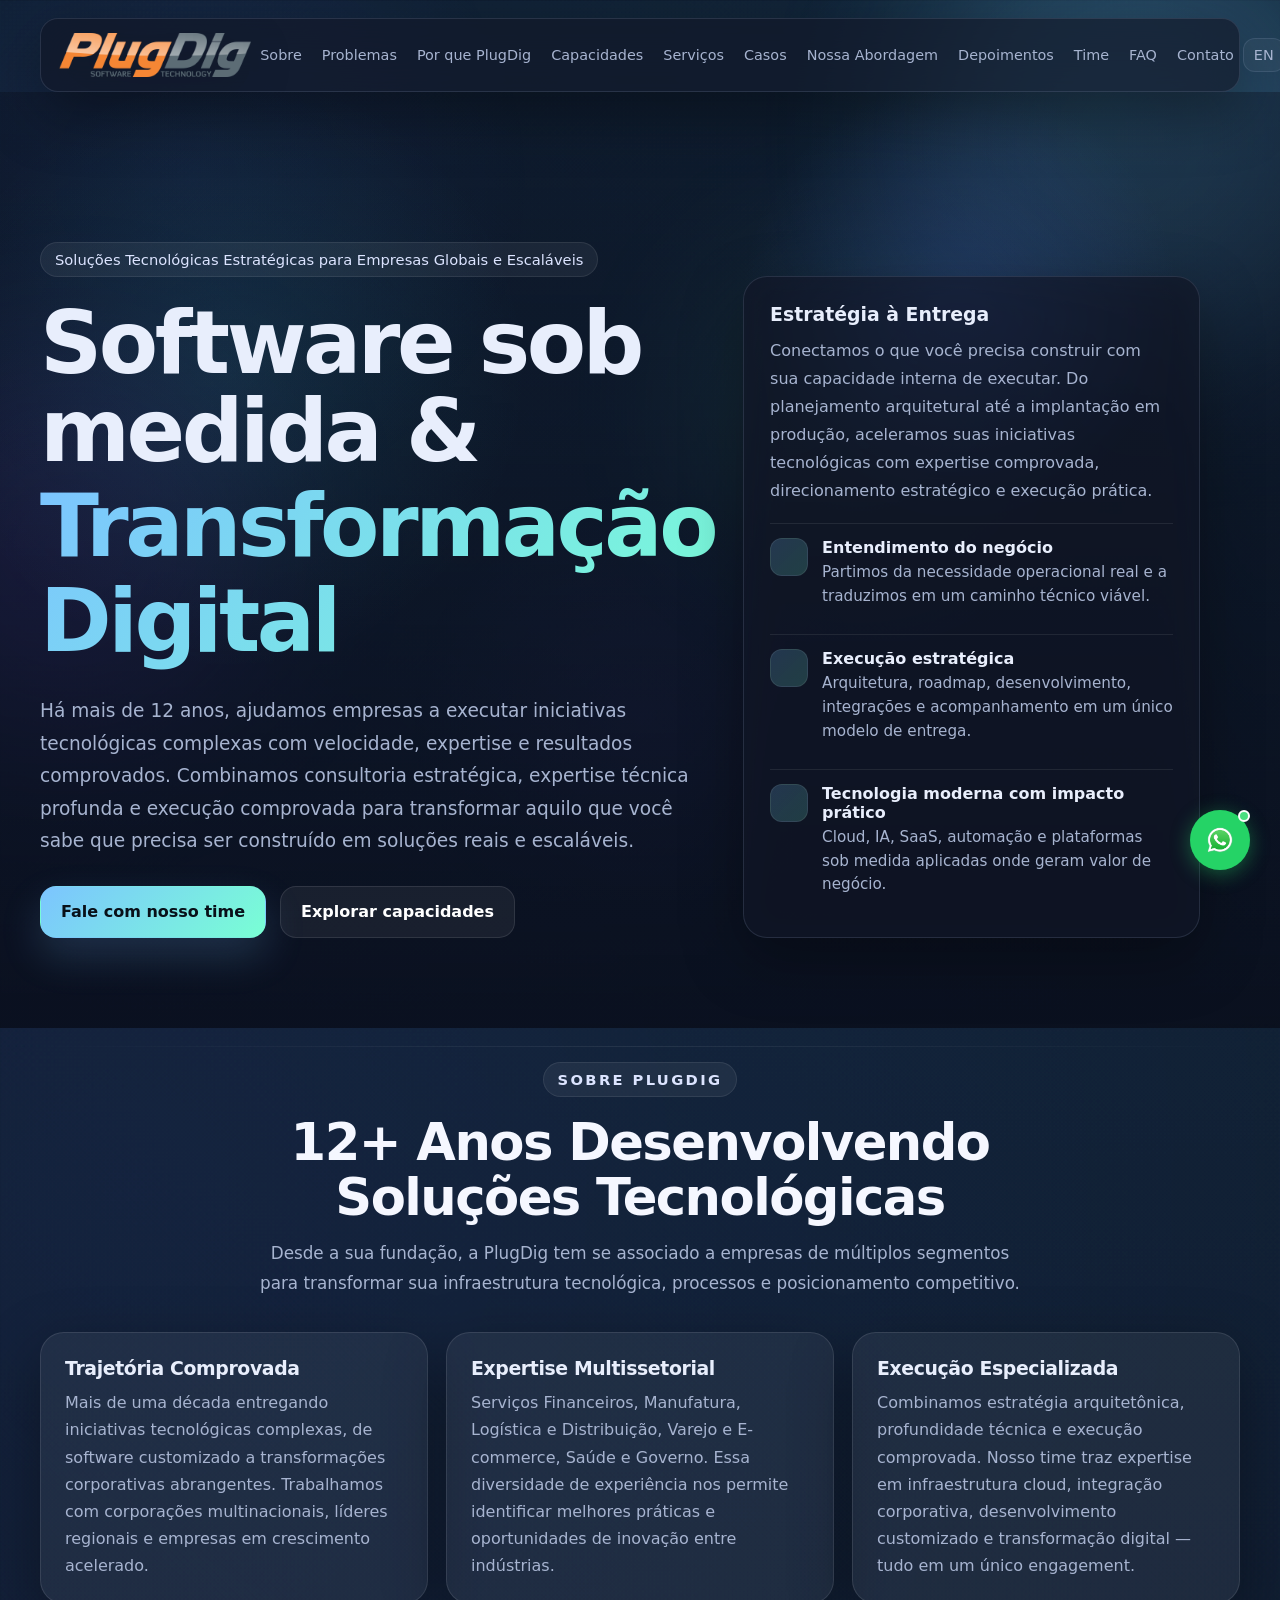
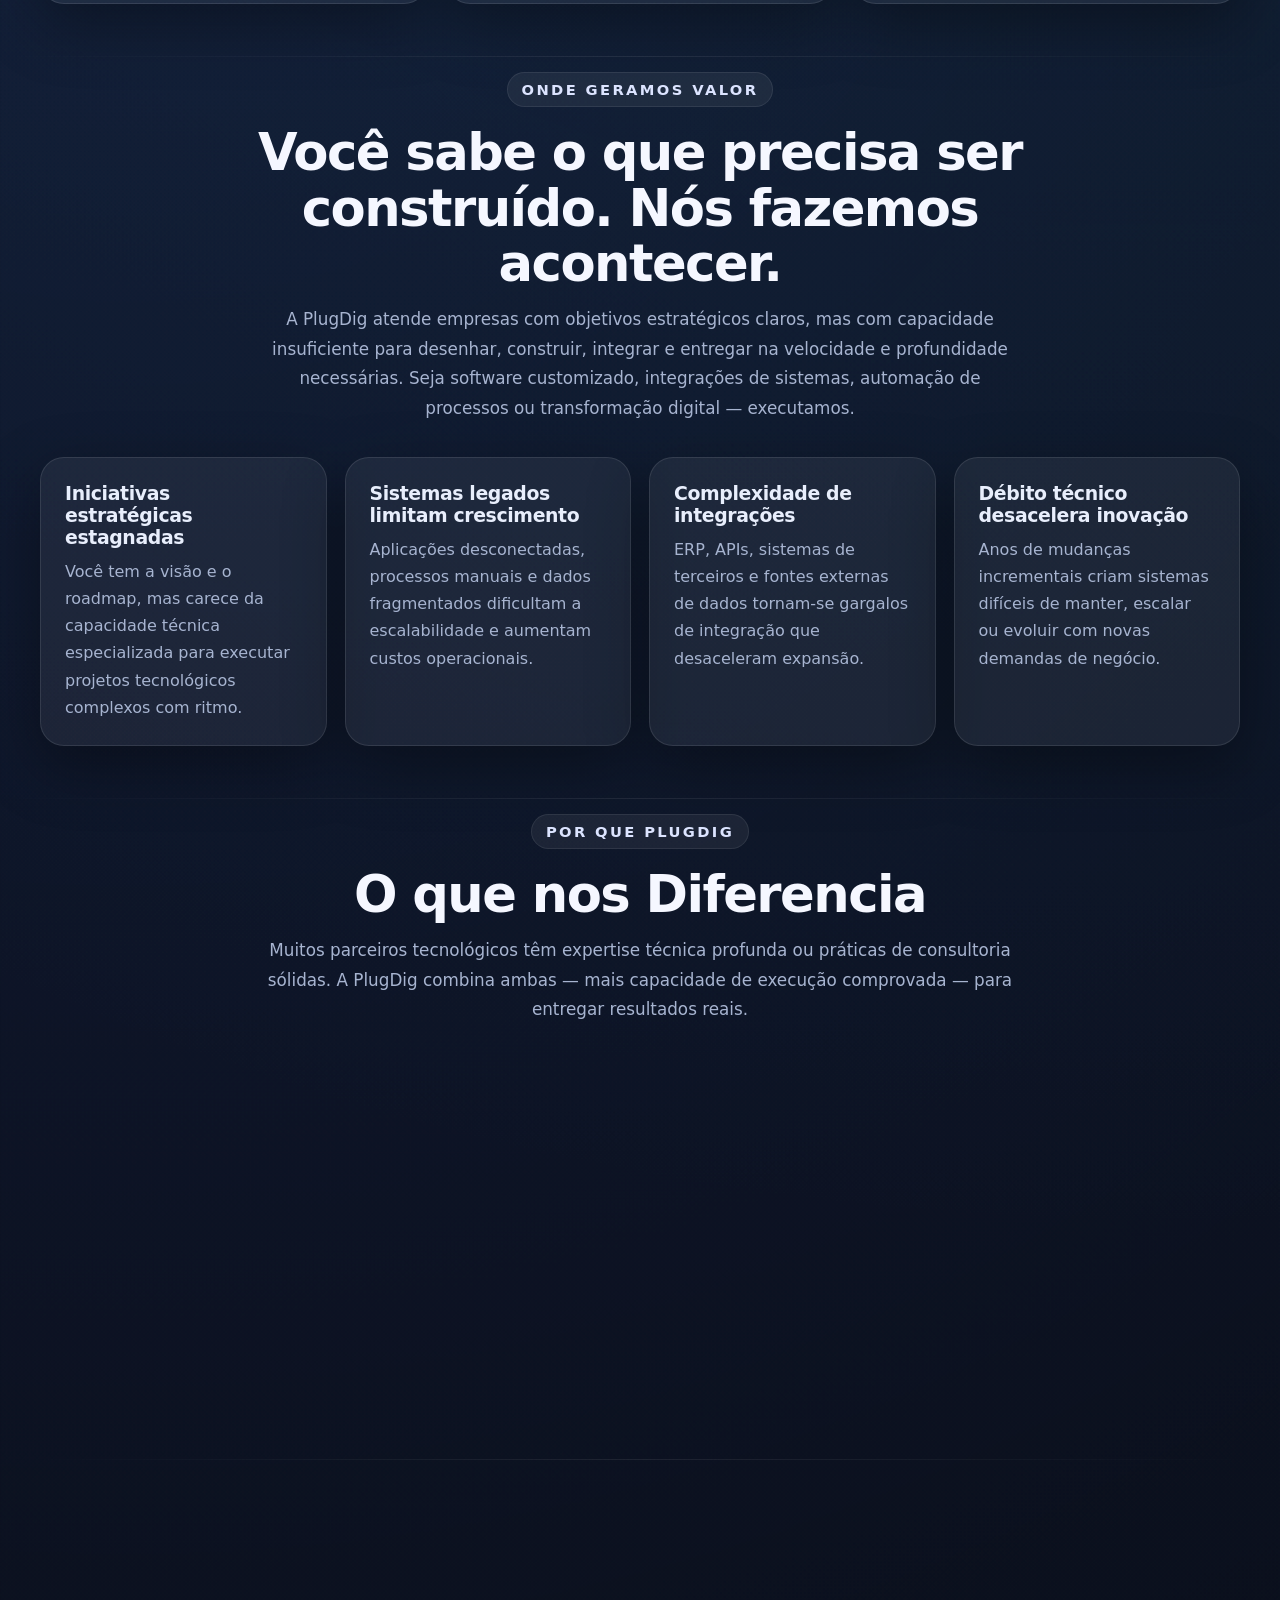
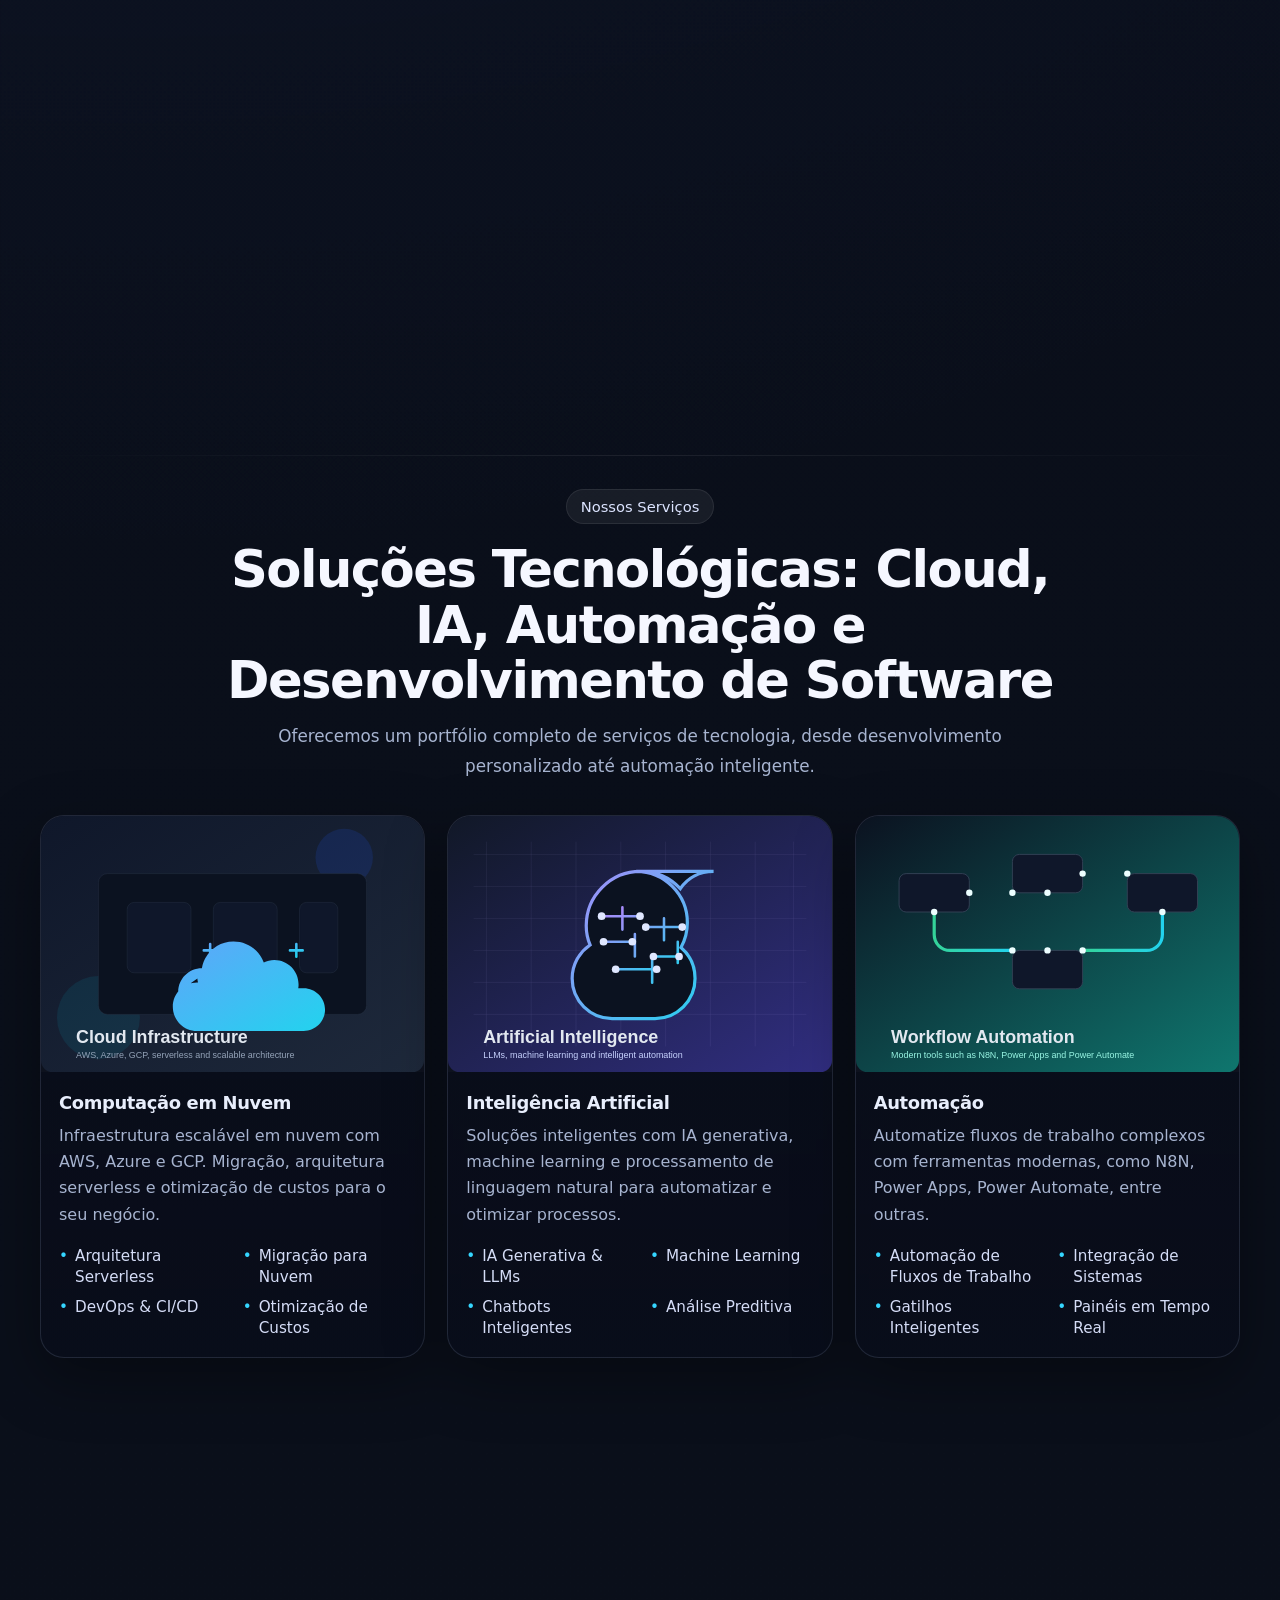
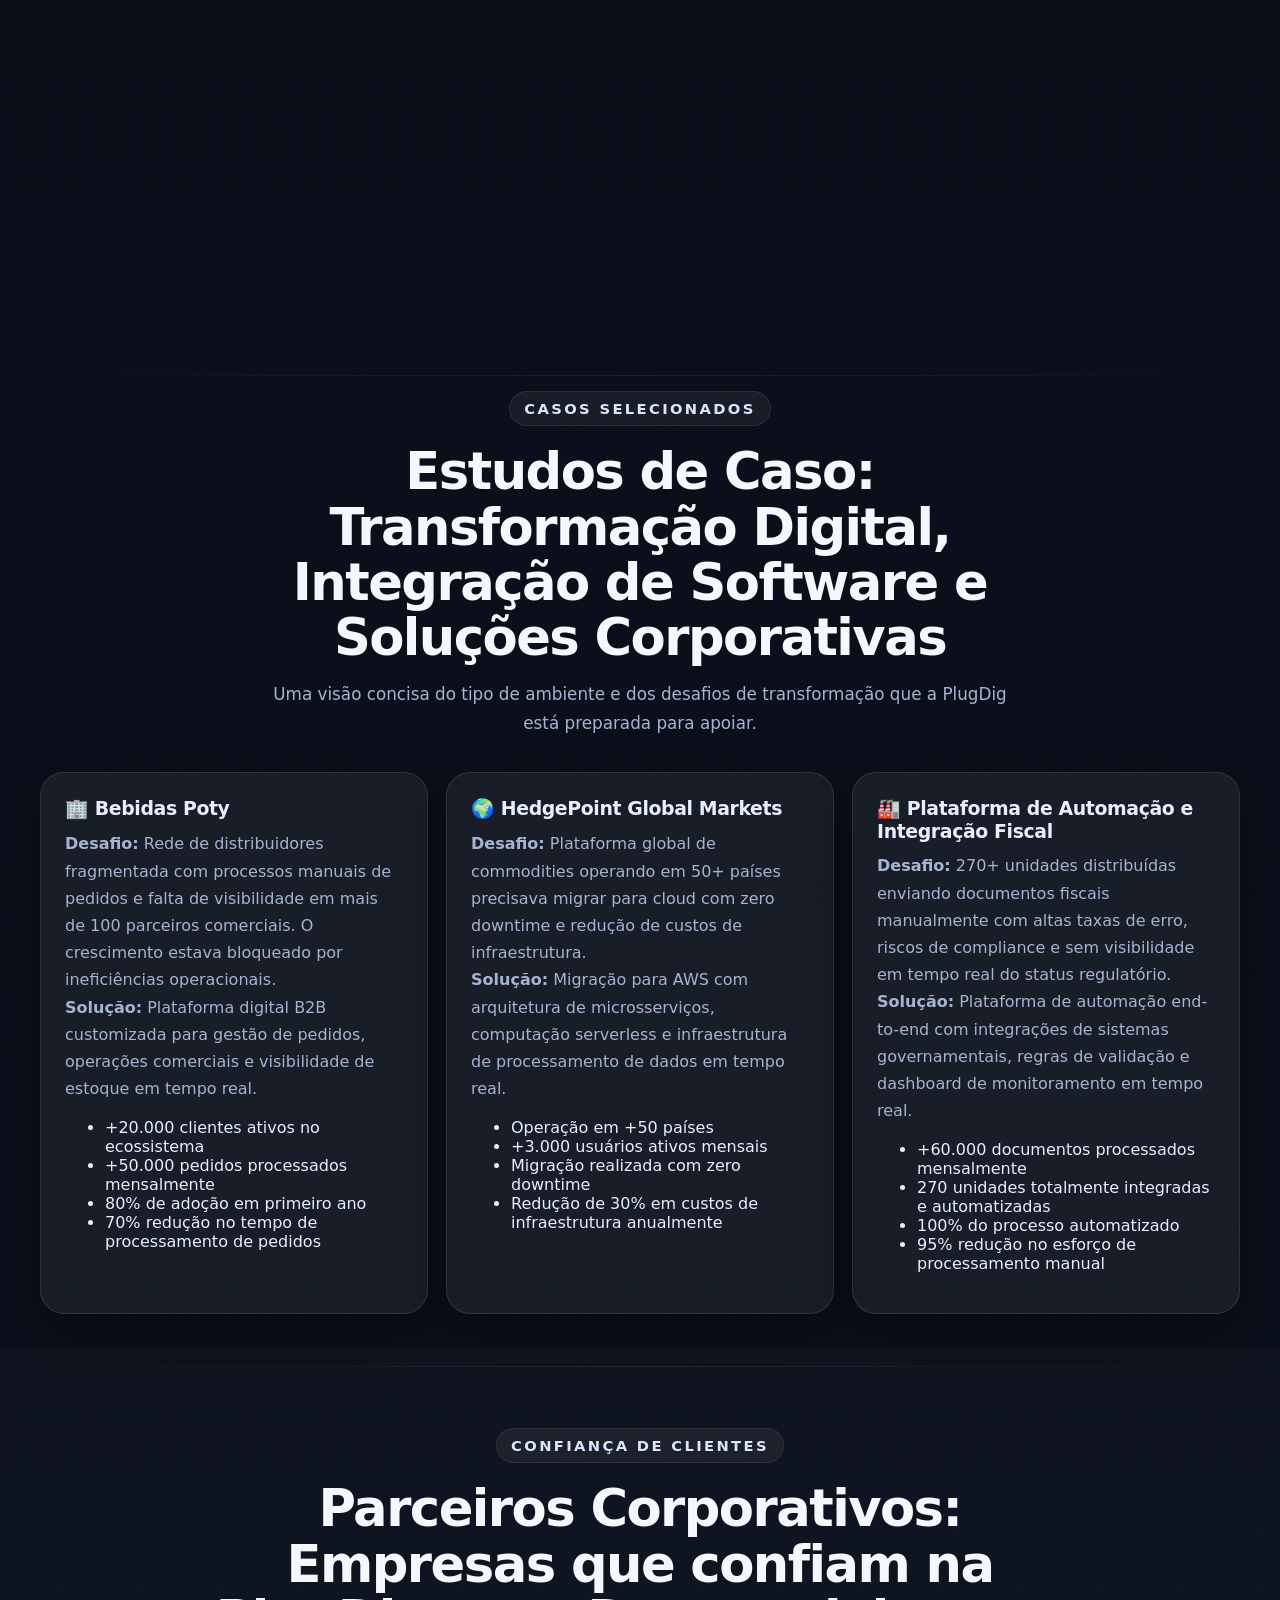
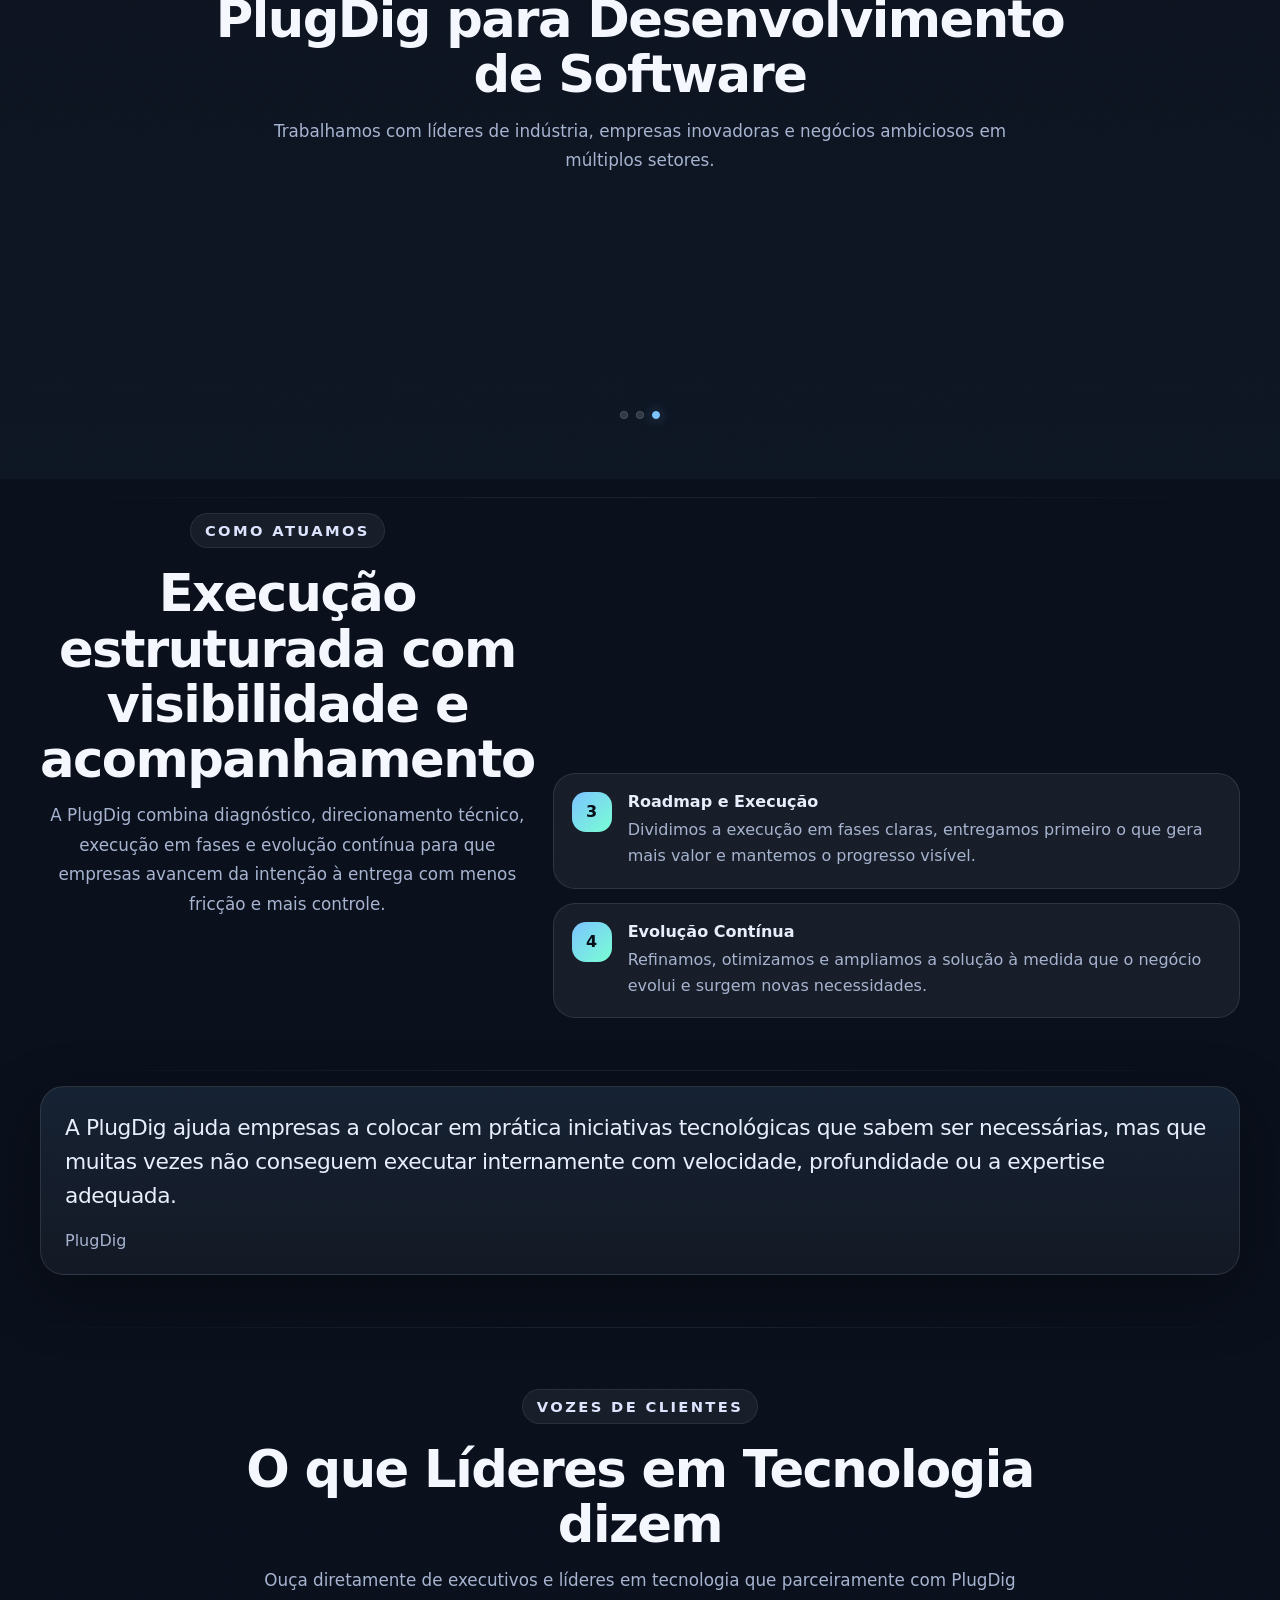
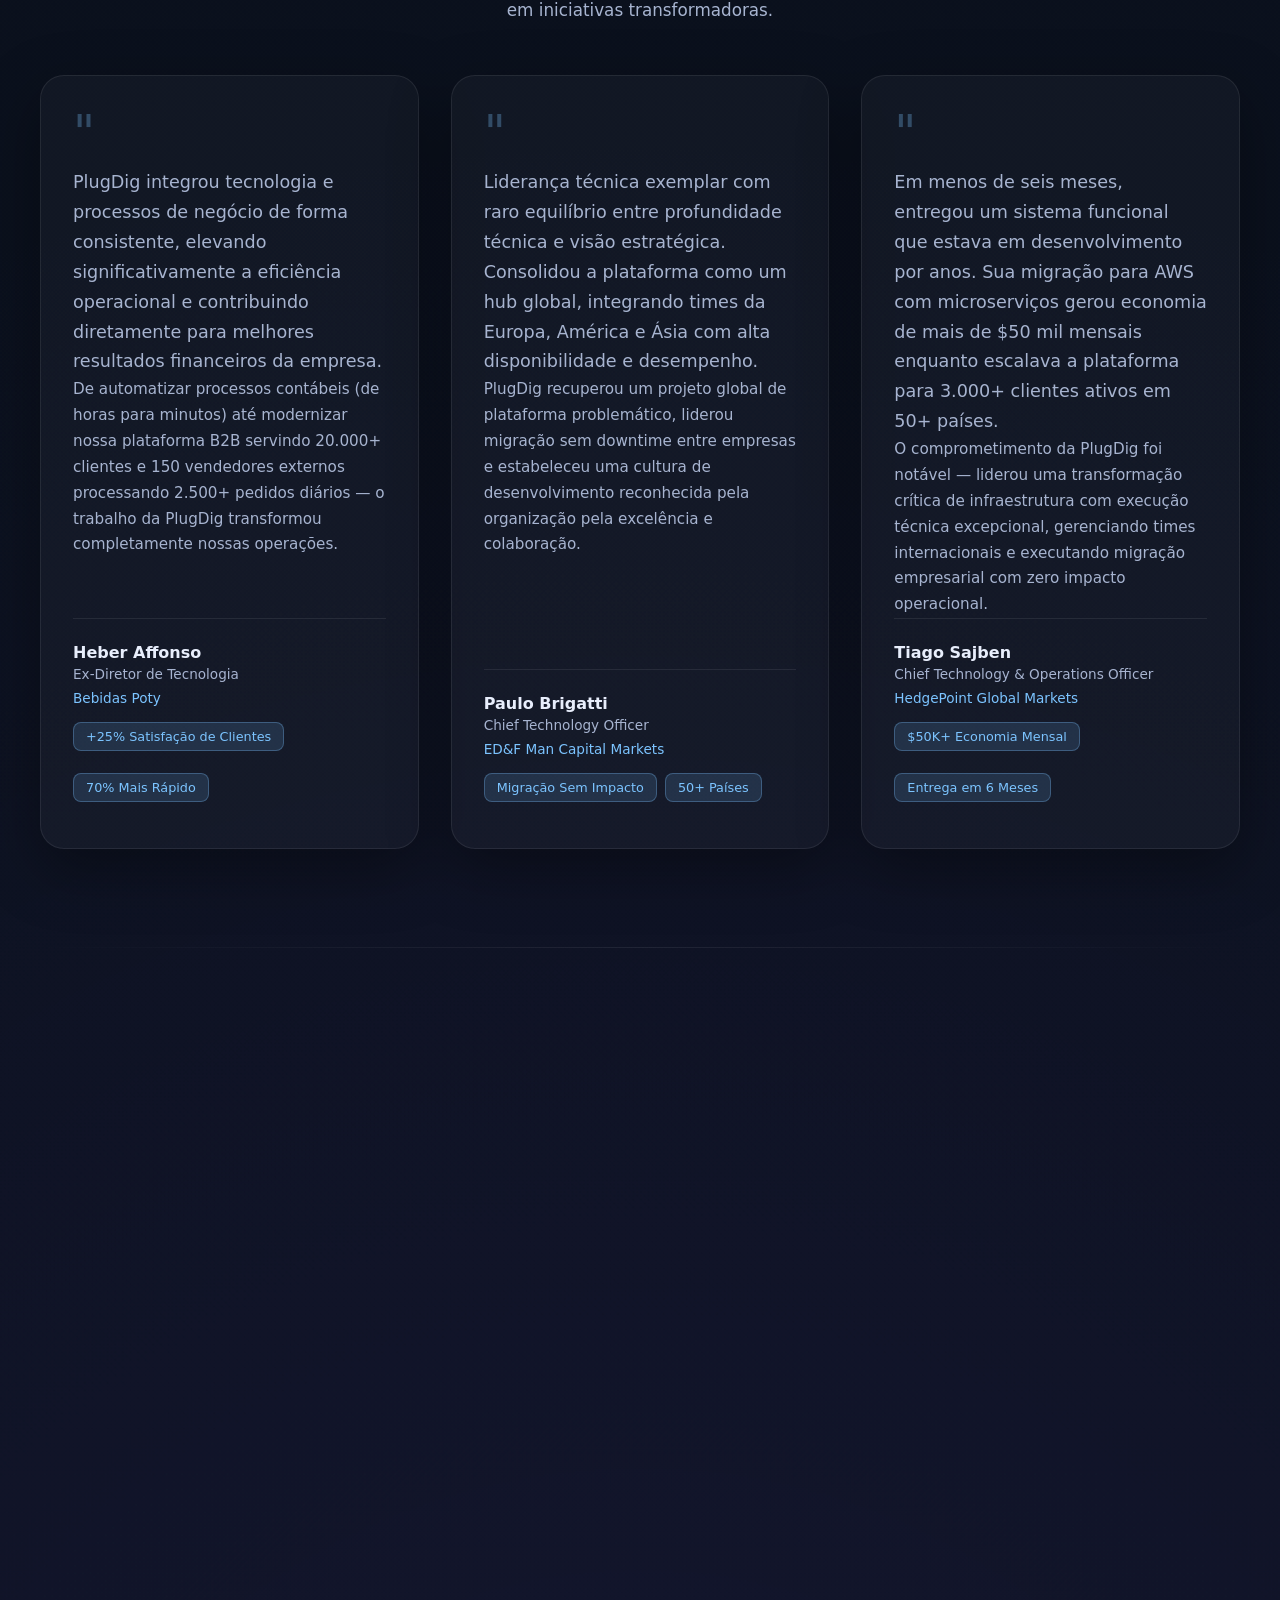
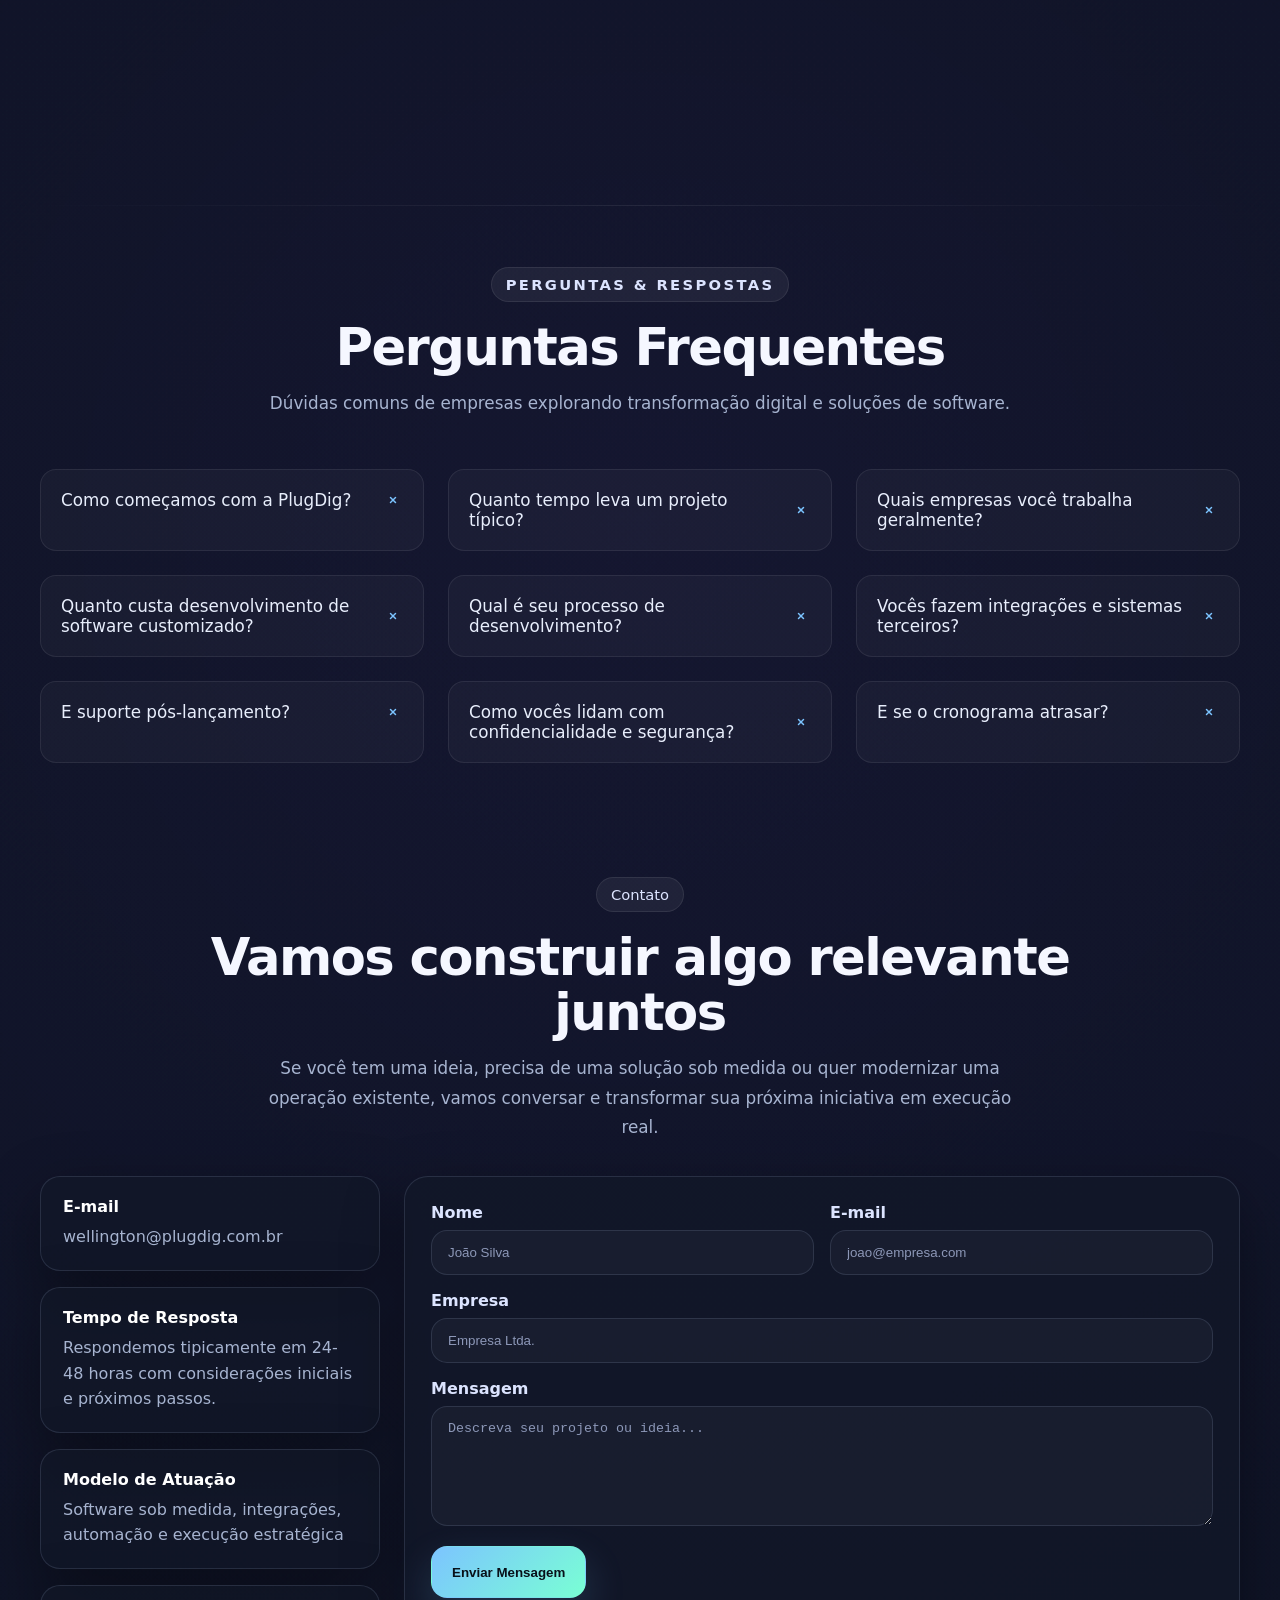
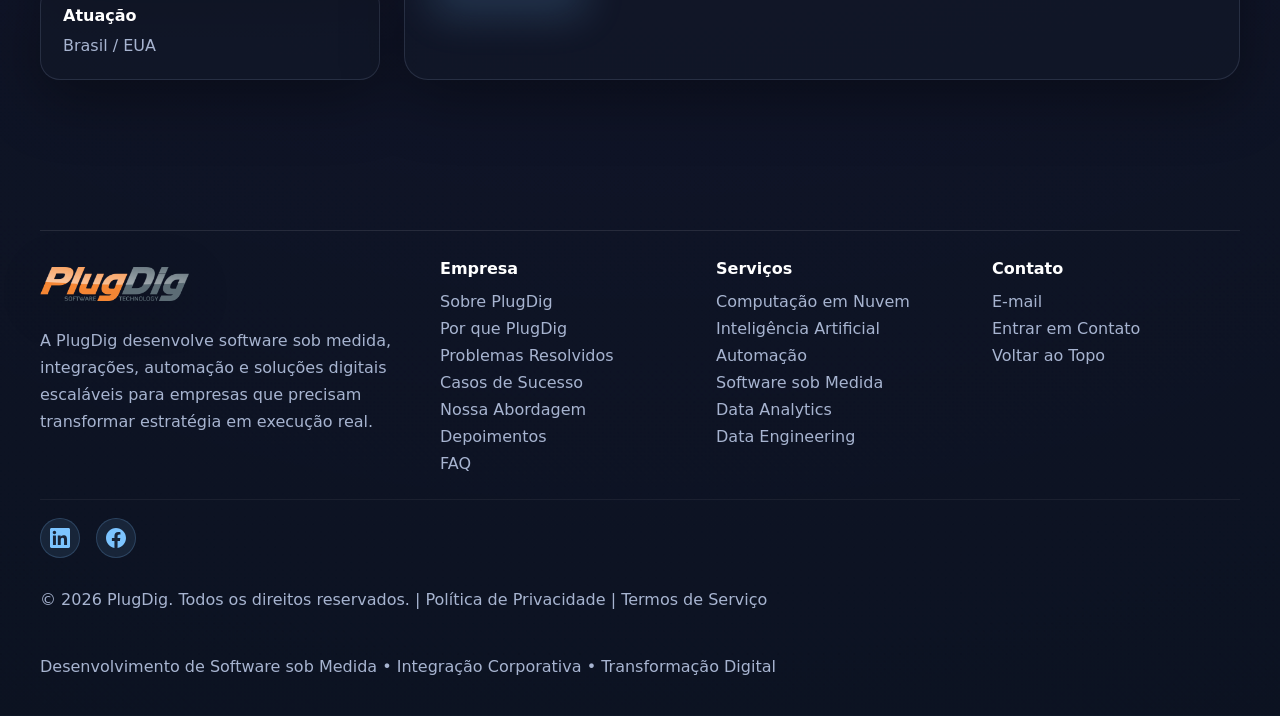
==== commit a4c9dd21: "Update bio for Wellington Kolenyak to reflect 20+ years of experience" ====
--- a/pt/index.html
+++ b/pt/index.html
@@ -411,7 +411,7 @@
           <div class="team-card-body">
             <h3>Wellington Kolenyak</h3>
             <p class="role">Fundador & CEO</p>
-            <p class="bio">Líder tecnológico estratégico com 12+ anos construindo soluções digitais para empresas. Expertise em arquitetura, infraestrutura cloud e scaling de iniciativas técnicas complexas.</p>
+            <p class="bio">Líder tecnológico estratégico com 20+ anos construindo soluções digitais para empresas. Expertise em arquitetura, infraestrutura cloud e scaling de iniciativas técnicas complexas.</p>
             <a href="https://www.linkedin.com/in/wellingtonkg/" target="_blank" rel="noopener noreferrer" class="social-link">LinkedIn</a>
           </div>
         </article>
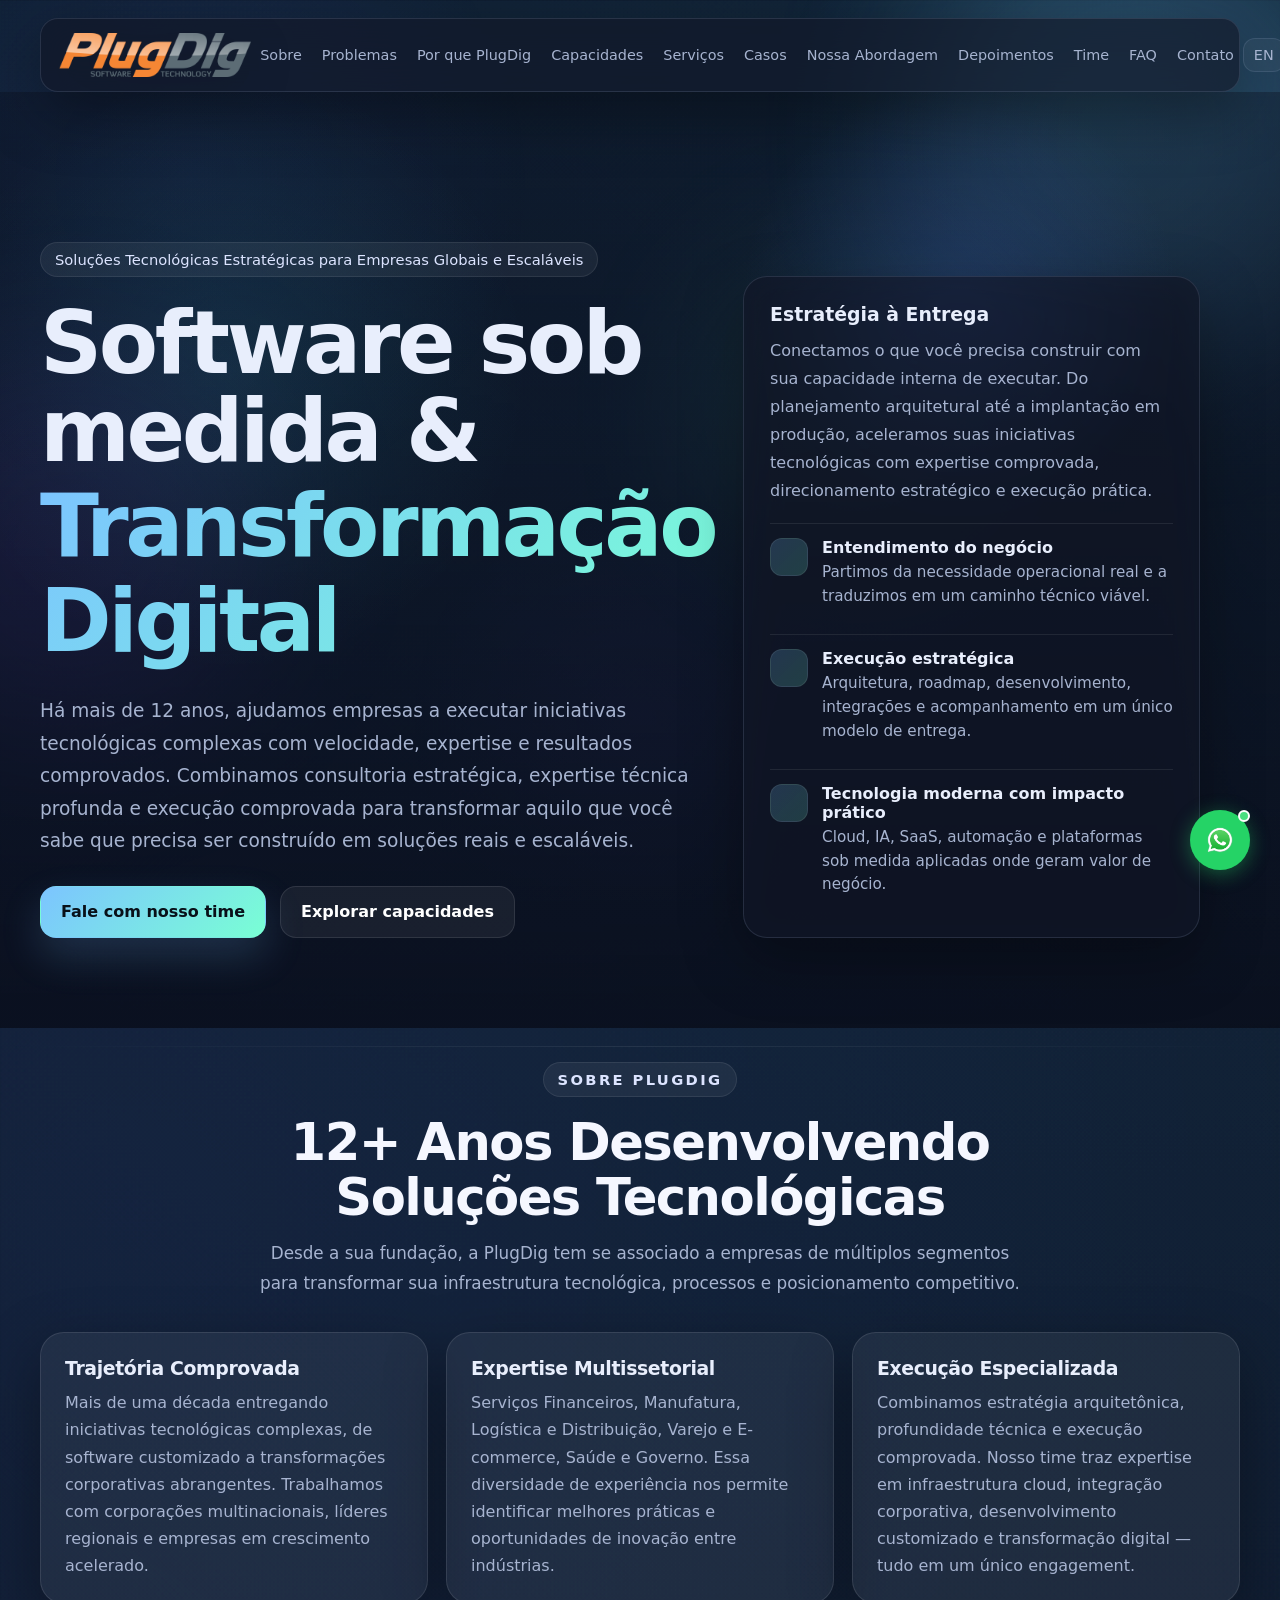
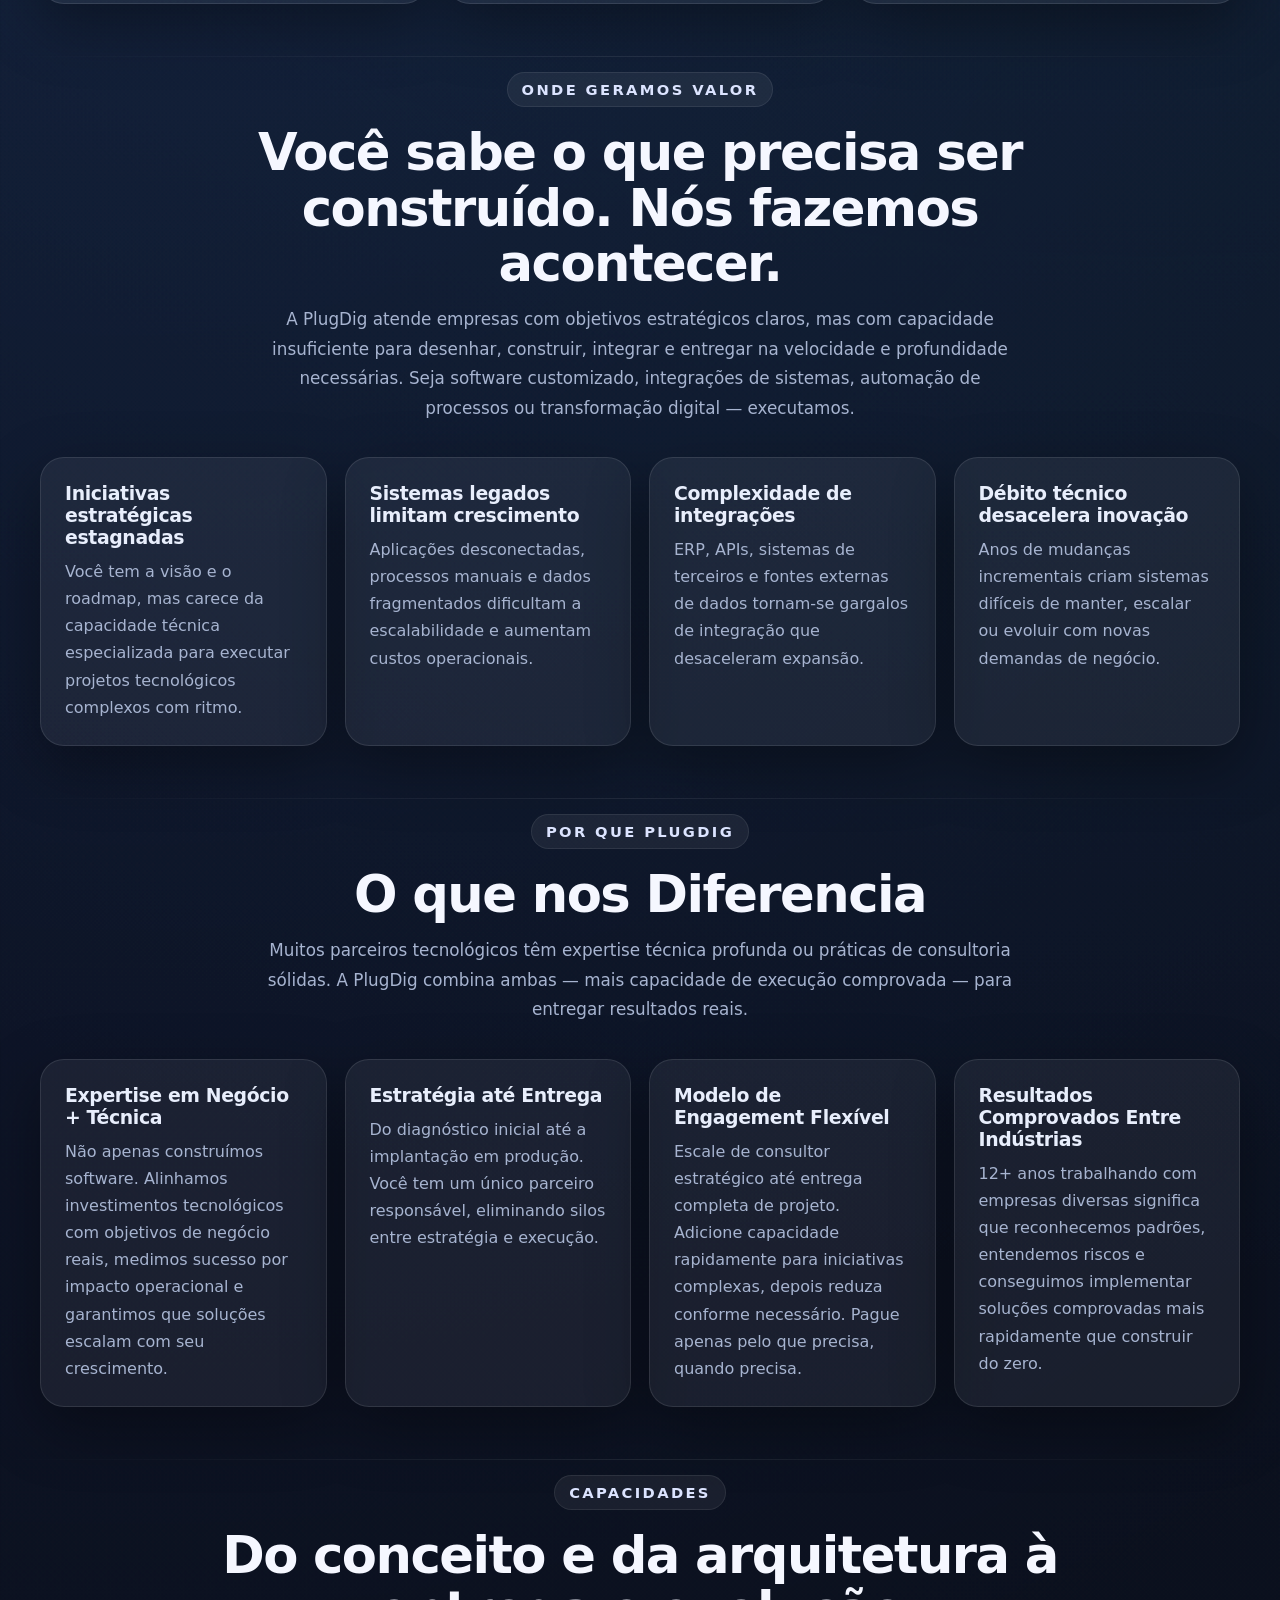
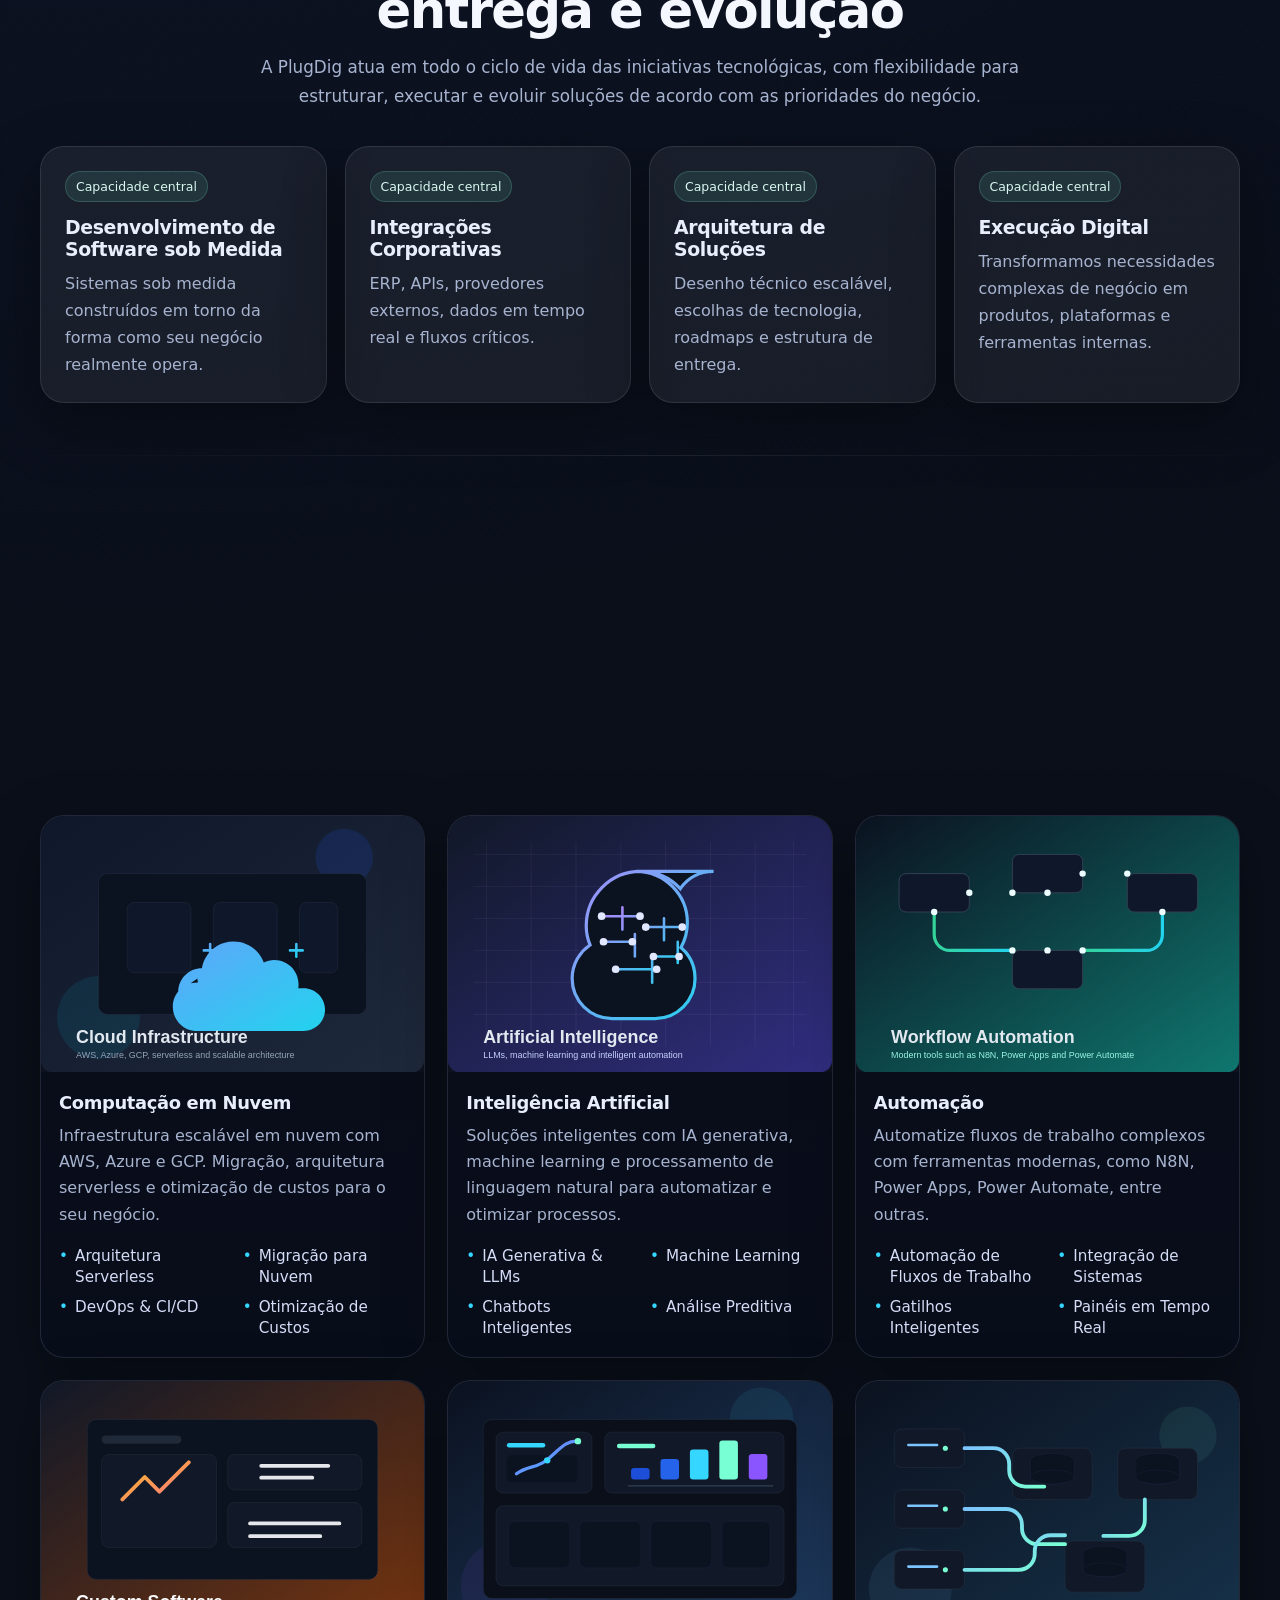
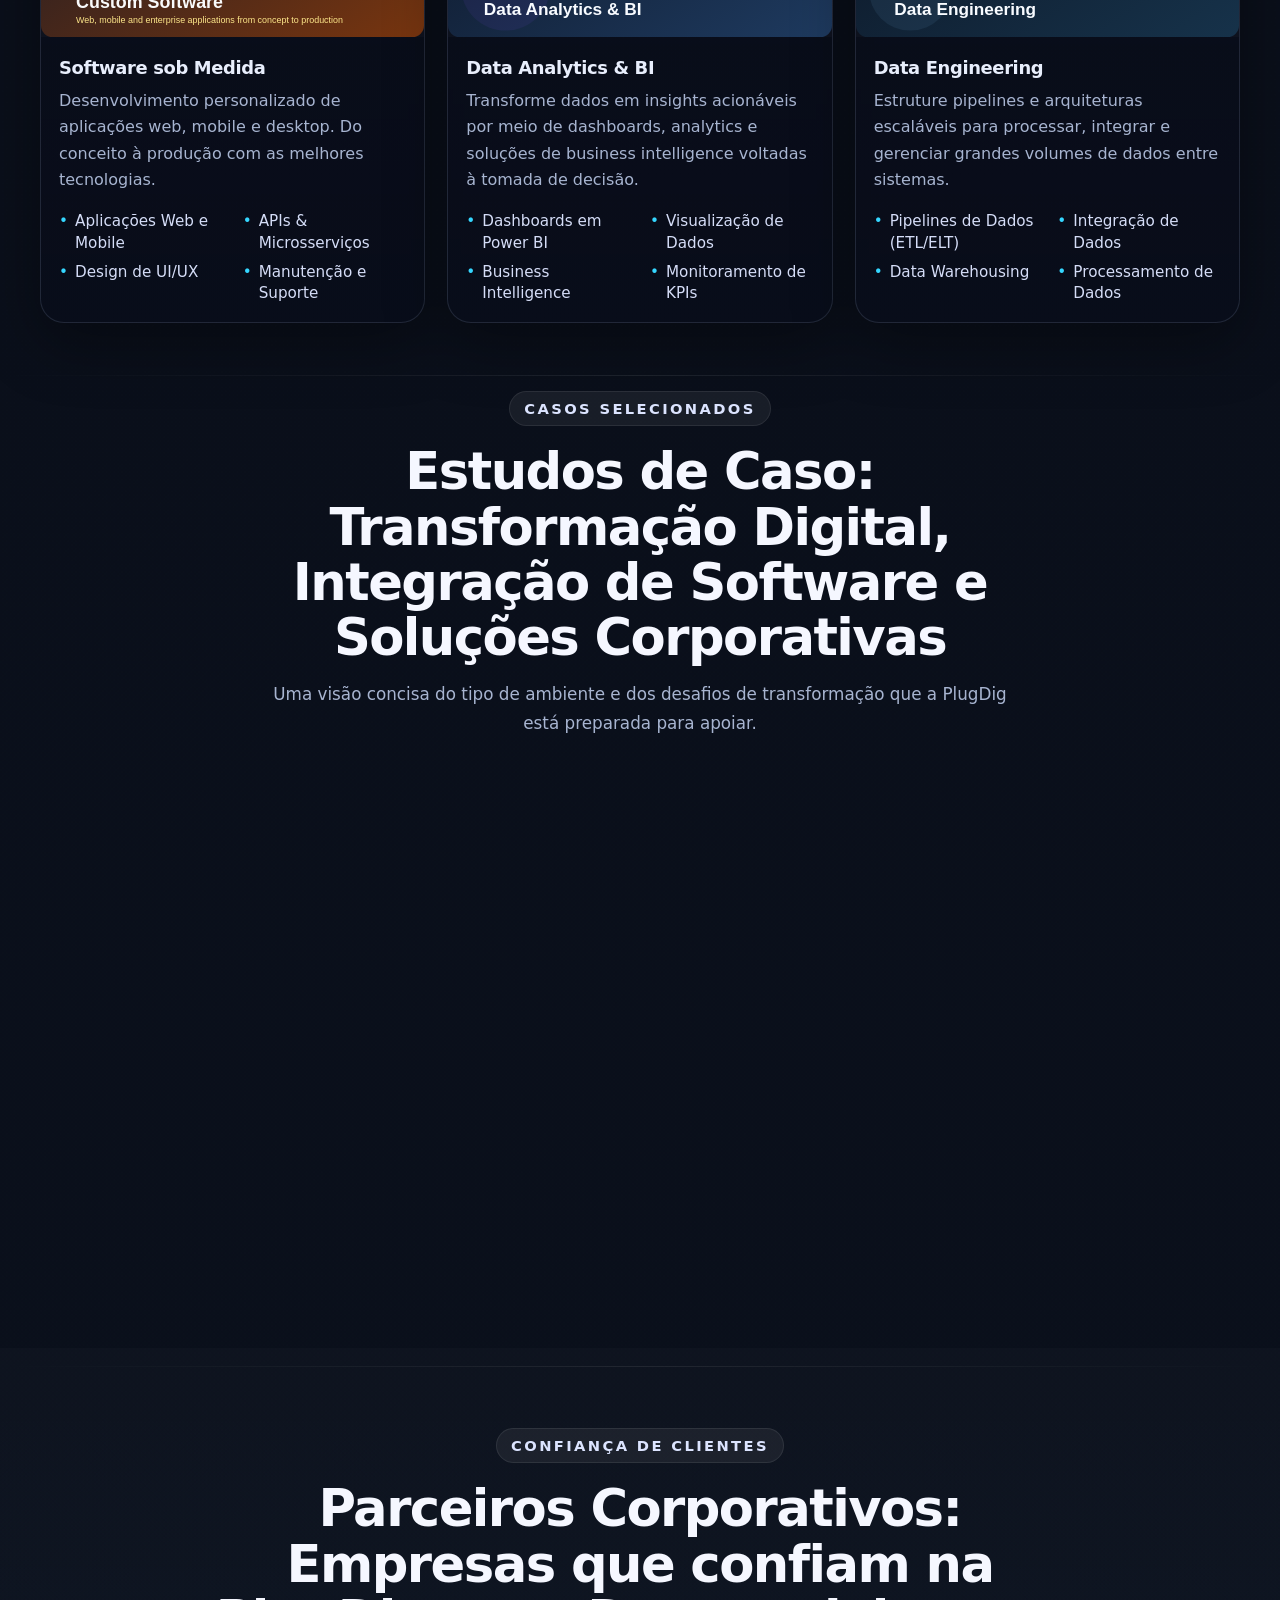
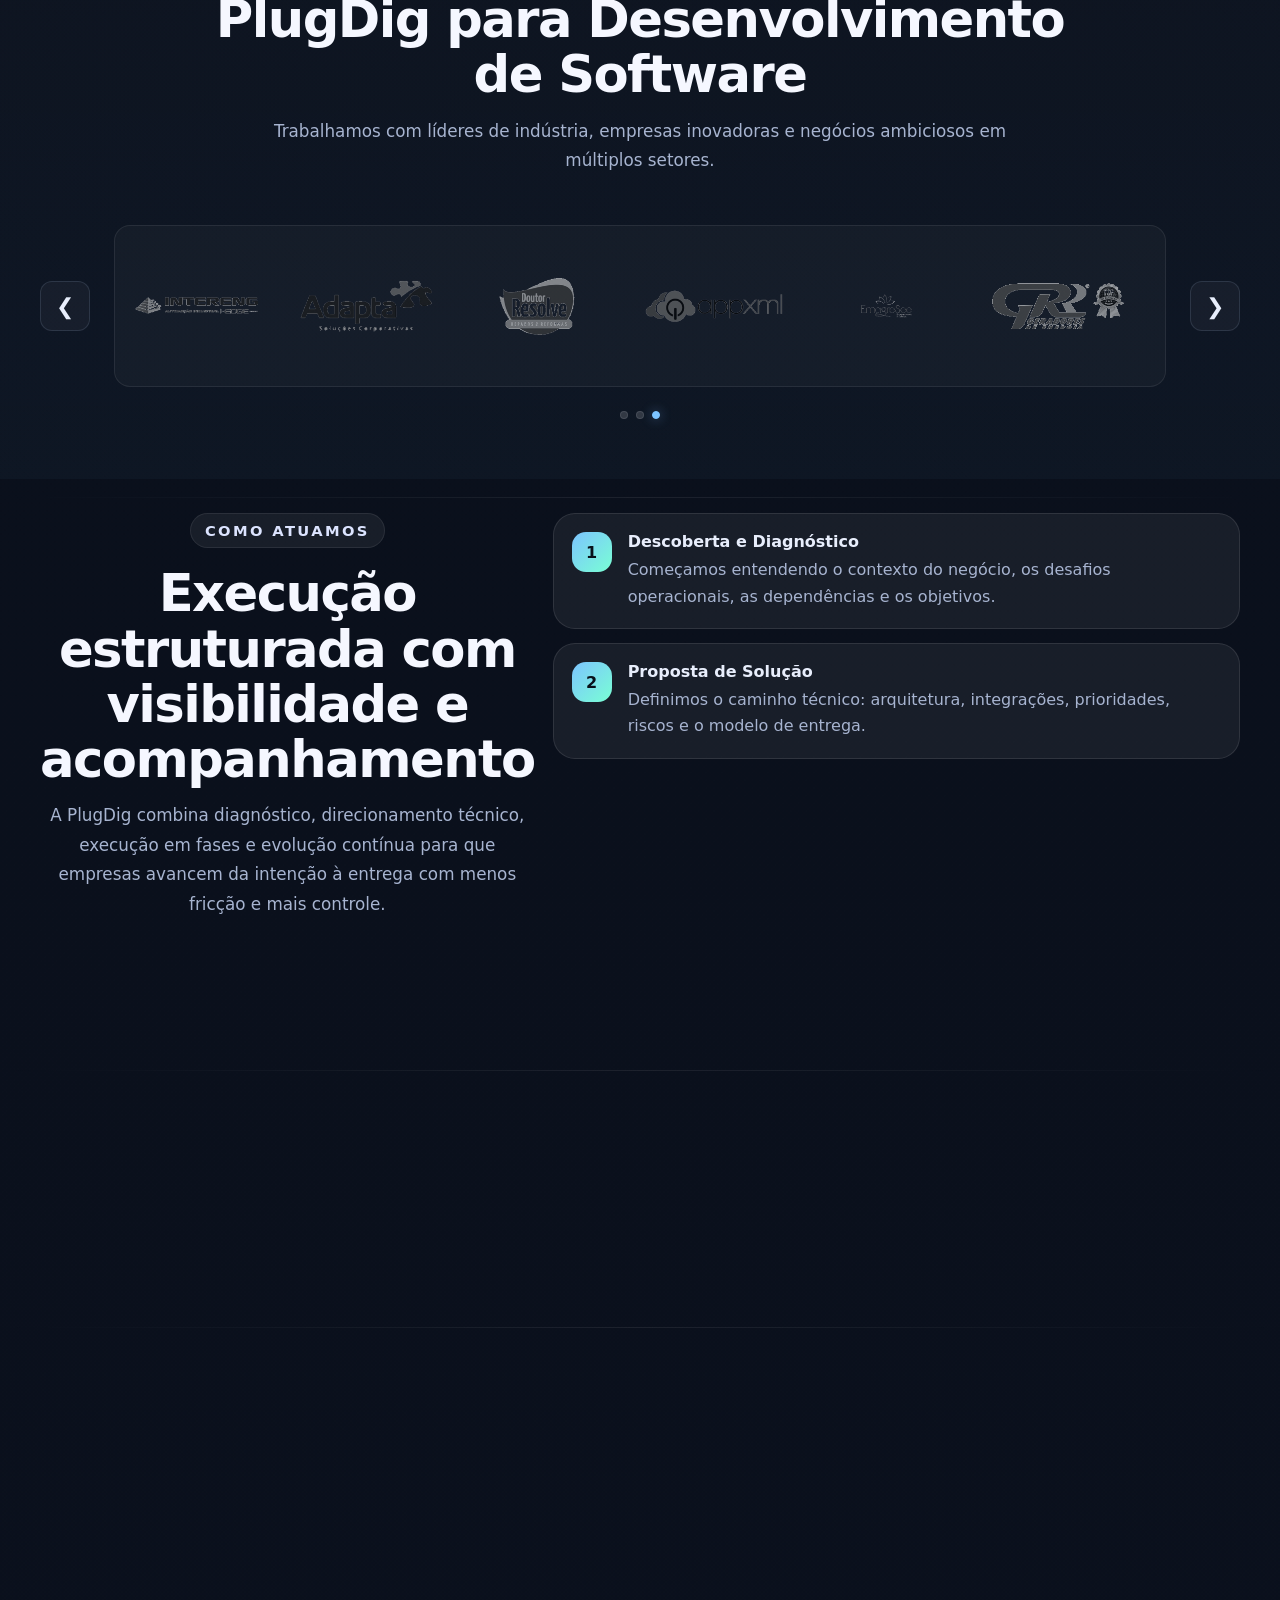
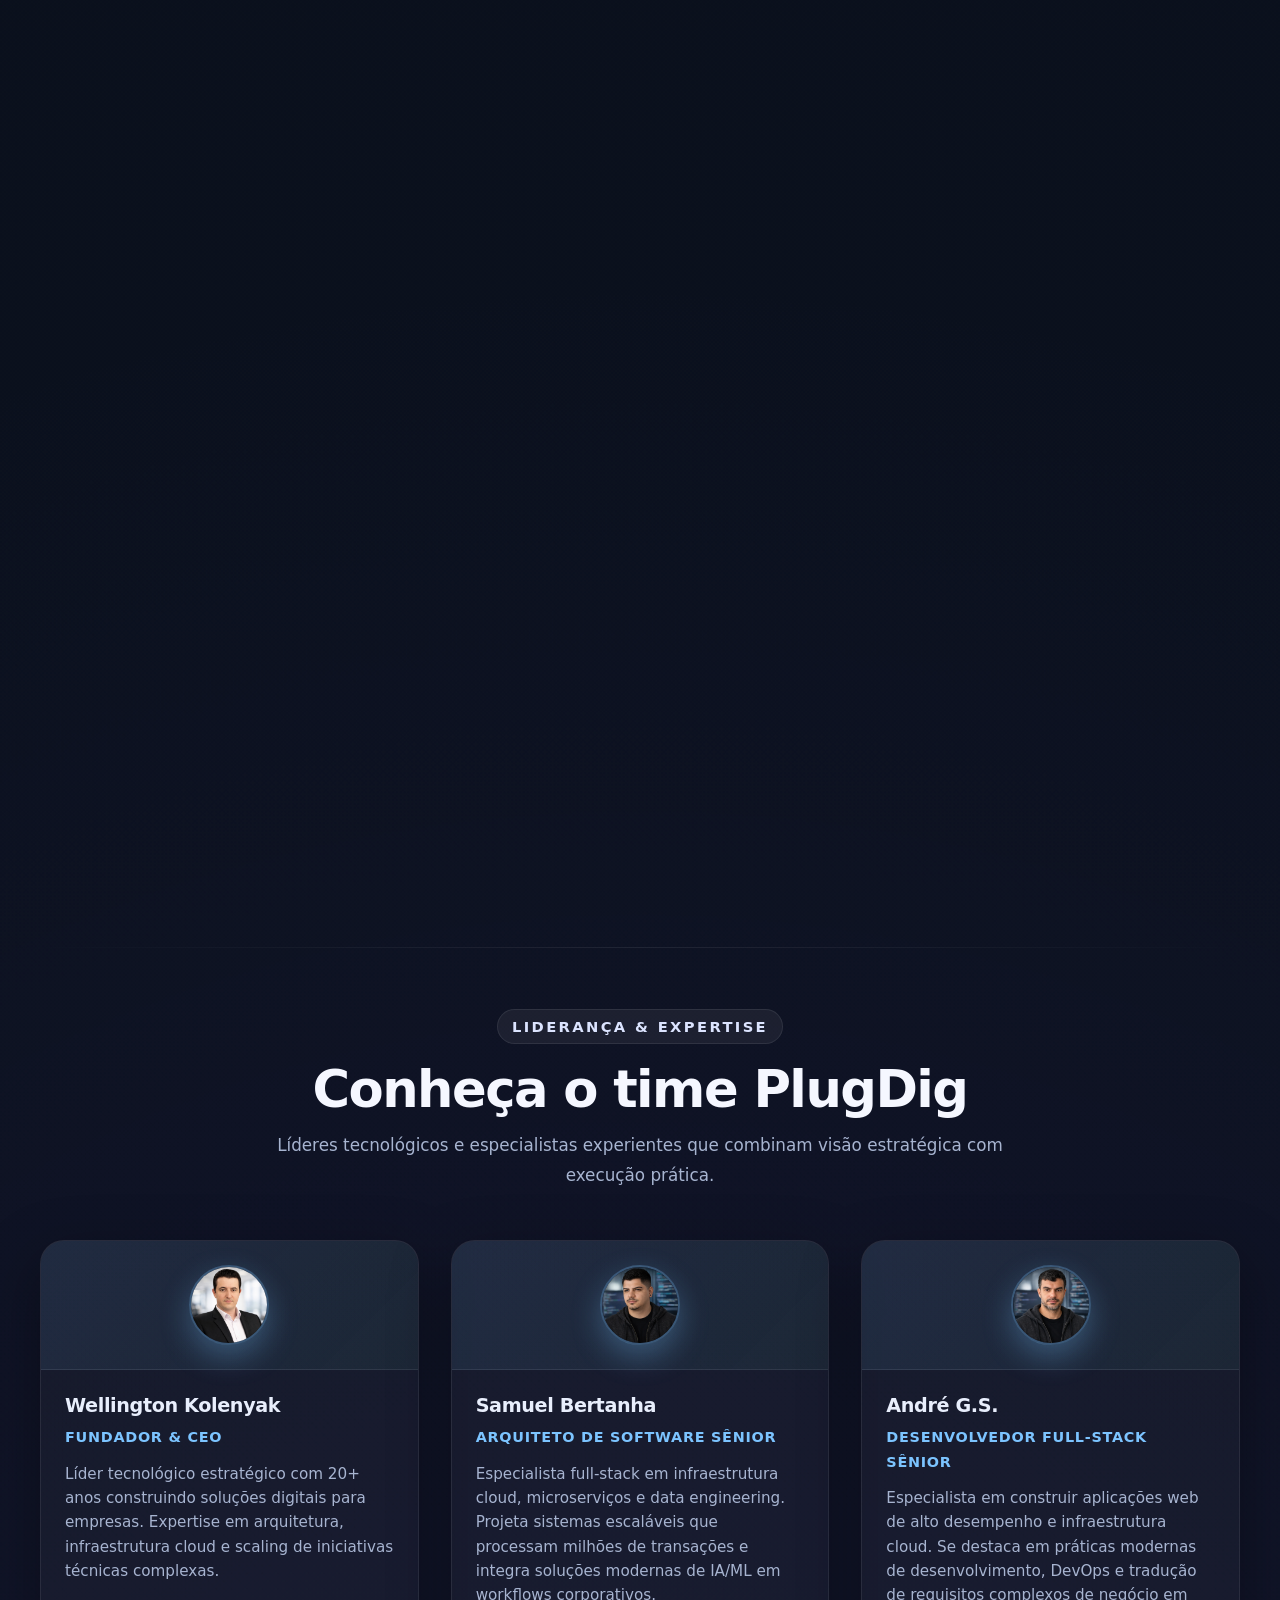
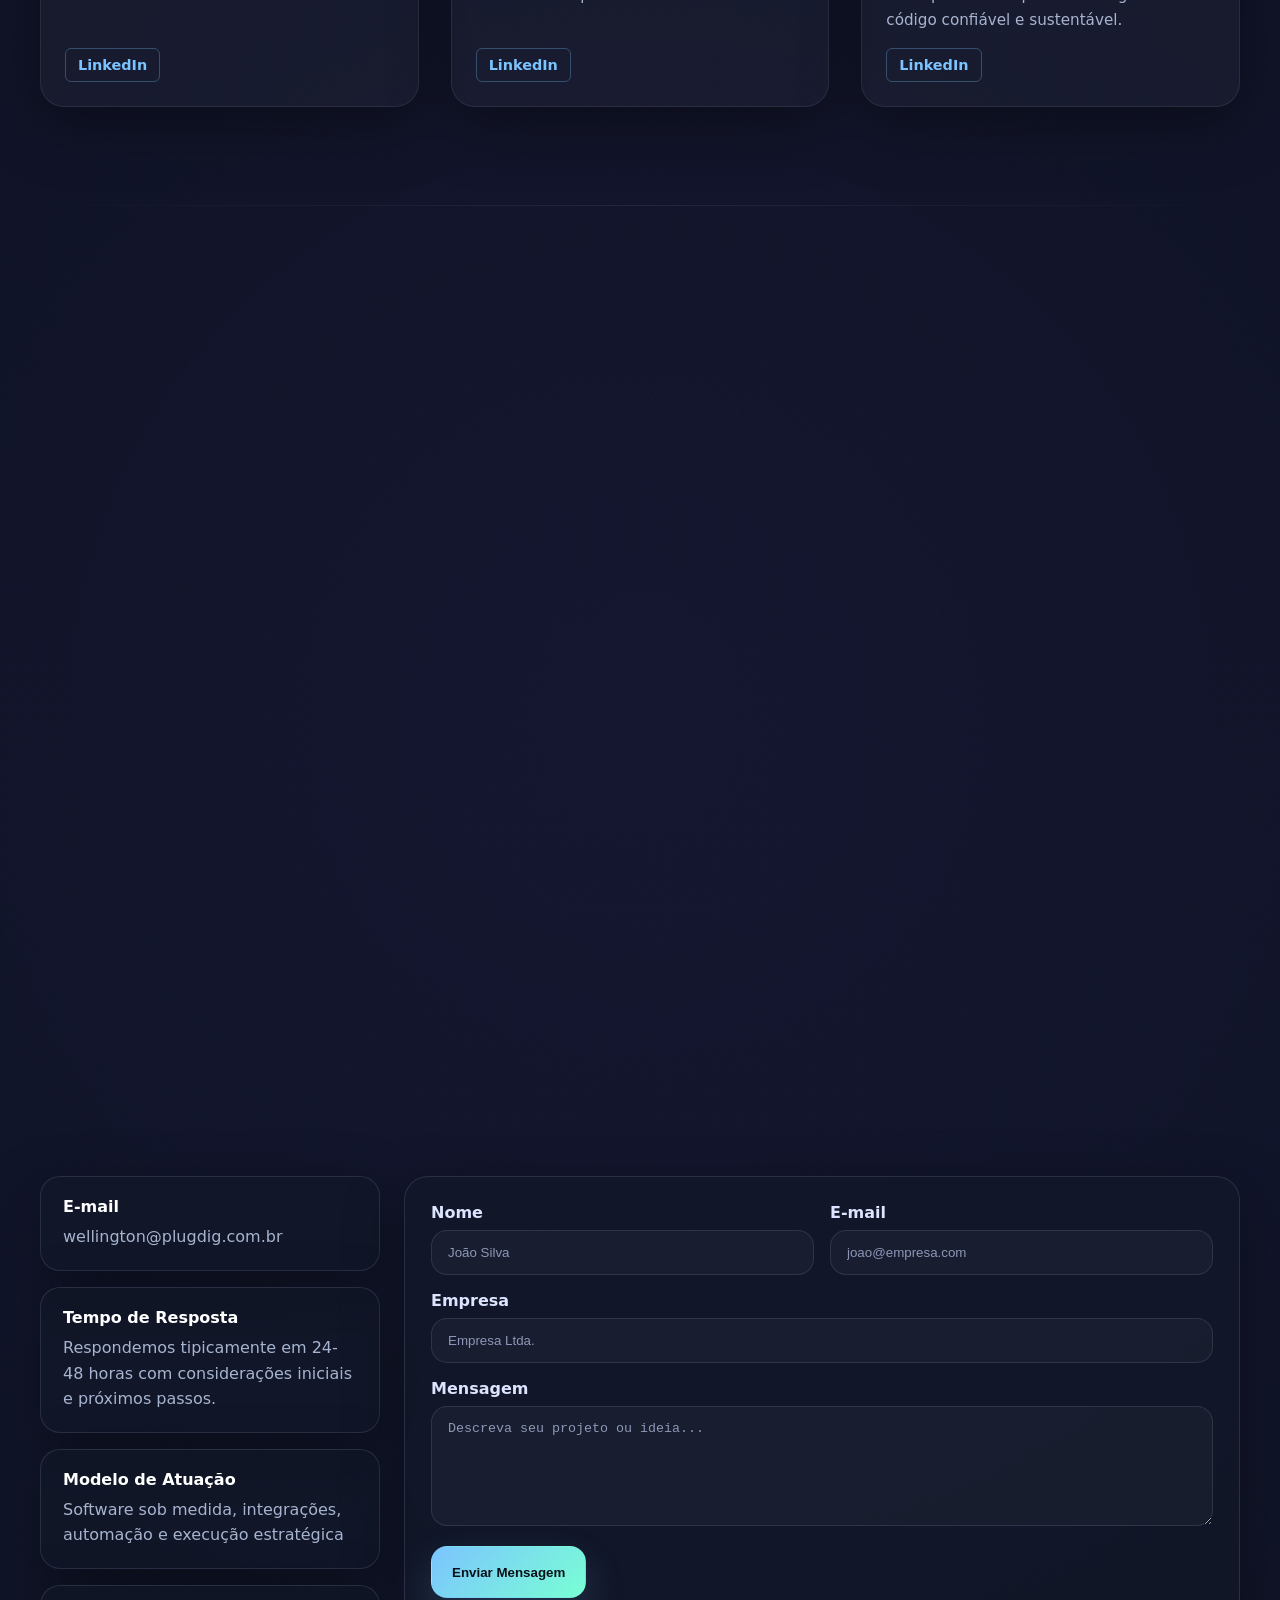
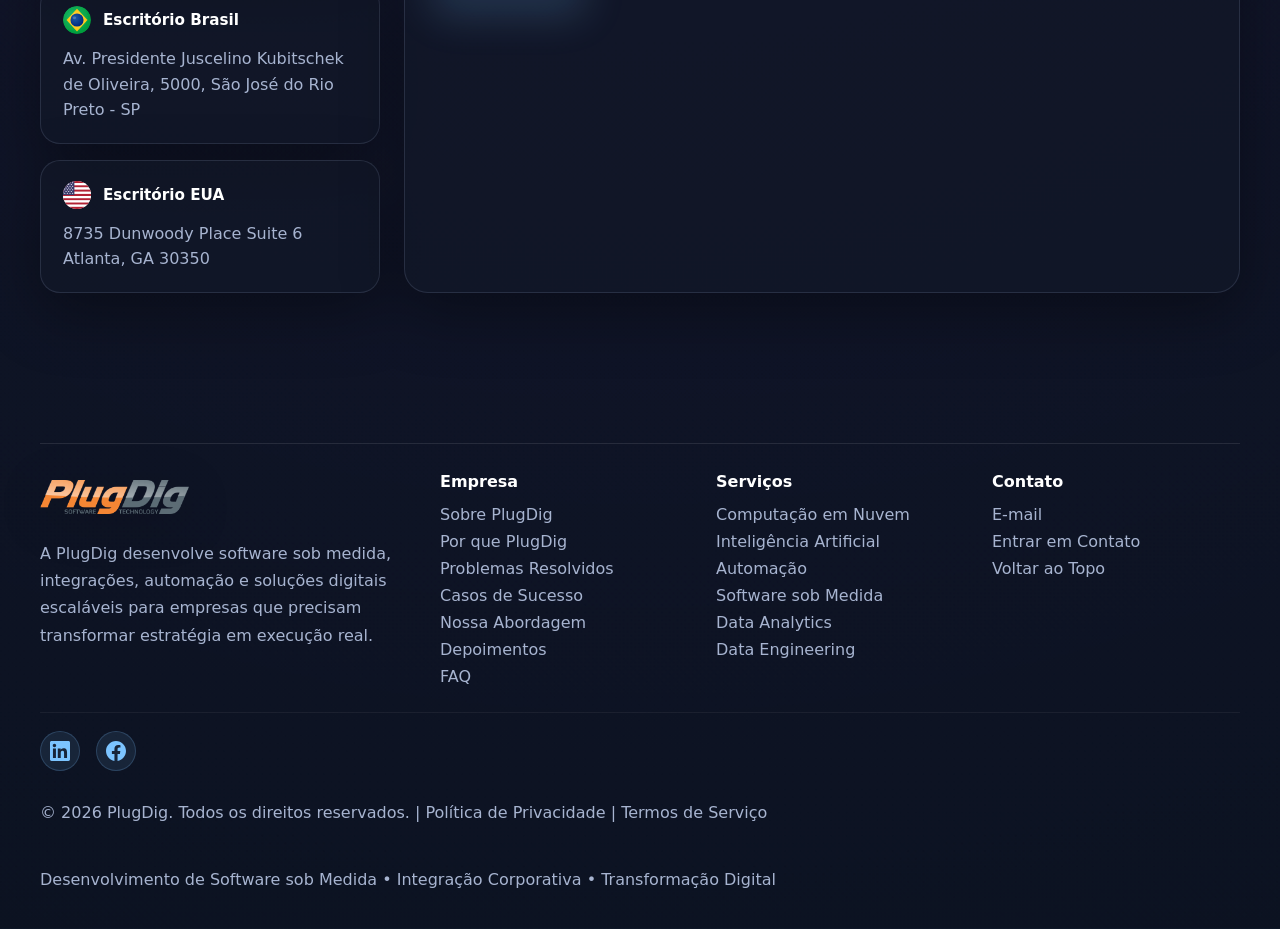
==== commit c4ad20fe: "Add address cards for Brazil and USA offices with flags and details" ====
--- a/pt/index.html
+++ b/pt/index.html
@@ -676,9 +676,19 @@
             <strong>Modelo de Atuação</strong>
             <span>Software sob medida, integrações, automação e execução estratégica</span>
           </div>
-          <div class="glass-card info-card">
-            <strong>Atuação</strong>
-            <span>Brasil / EUA</span>
+          <div class="glass-card info-card address-card">
+            <div class="address-header">
+              <img src="../assets/flag-brazil.svg" alt="Bandeira Brasil" class="country-flag">
+              <strong>Escritório Brasil</strong>
+            </div>
+            <span>Av. Presidente Juscelino Kubitschek de Oliveira, 5000, São José do Rio Preto - SP</span>
+          </div>
+          <div class="glass-card info-card address-card">
+            <div class="address-header">
+              <img src="../assets/flag-usa.svg" alt="Bandeira EUA" class="country-flag">
+              <strong>Escritório EUA</strong>
+            </div>
+            <span>8735 Dunwoody Place Suite 6<br>Atlanta, GA 30350</span>
           </div>
         </div>
 
--- a/assets/style.css
+++ b/assets/style.css
@@ -1243,6 +1243,27 @@
 .info-card a {
   color: var(--muted);
   line-height: 1.6;
+}
+
+.address-card {
+  gap: 12px;
+}
+
+.address-header {
+  display: flex;
+  align-items: center;
+  gap: 12px;
+}
+
+.country-flag {
+  width: 28px;
+  height: 28px;
+  border-radius: 50%;
+  flex-shrink: 0;
+}
+
+.address-header strong {
+  font-size: 0.95rem;
 }
 
 .contact-form {
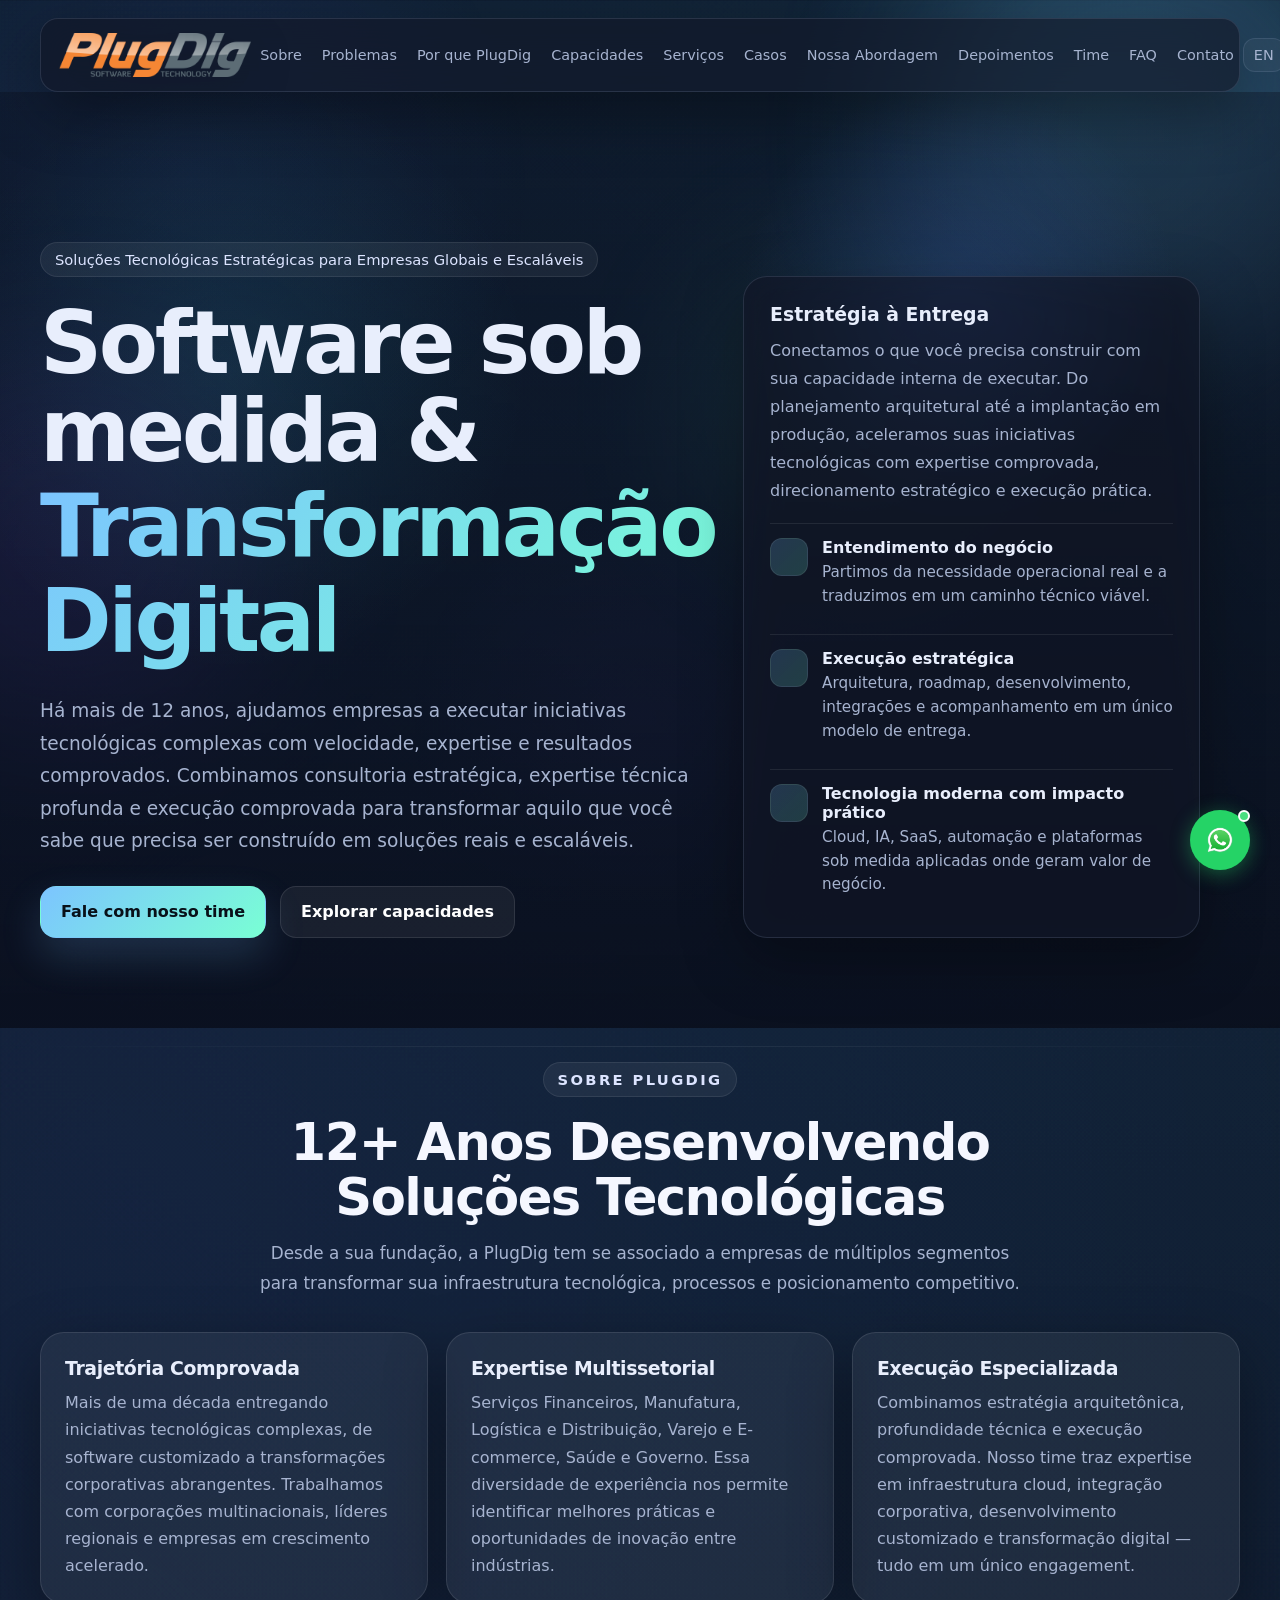
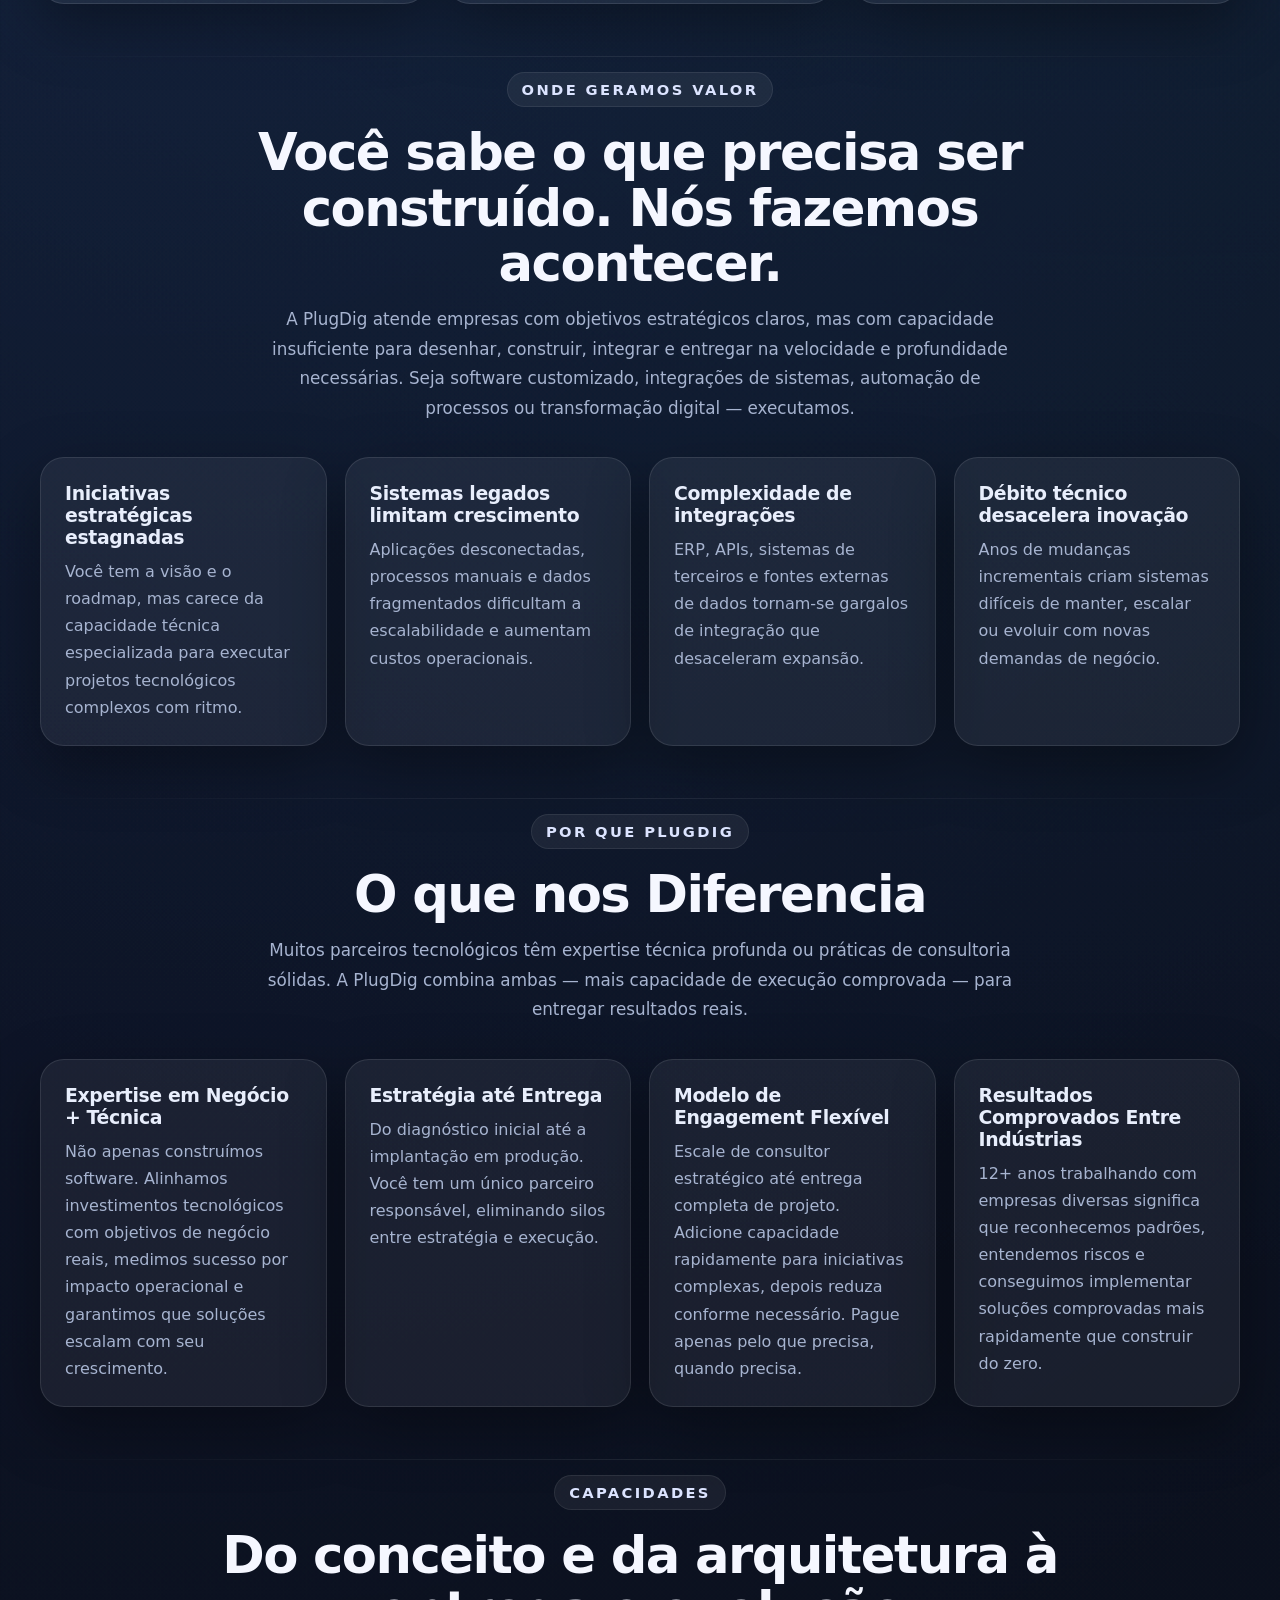
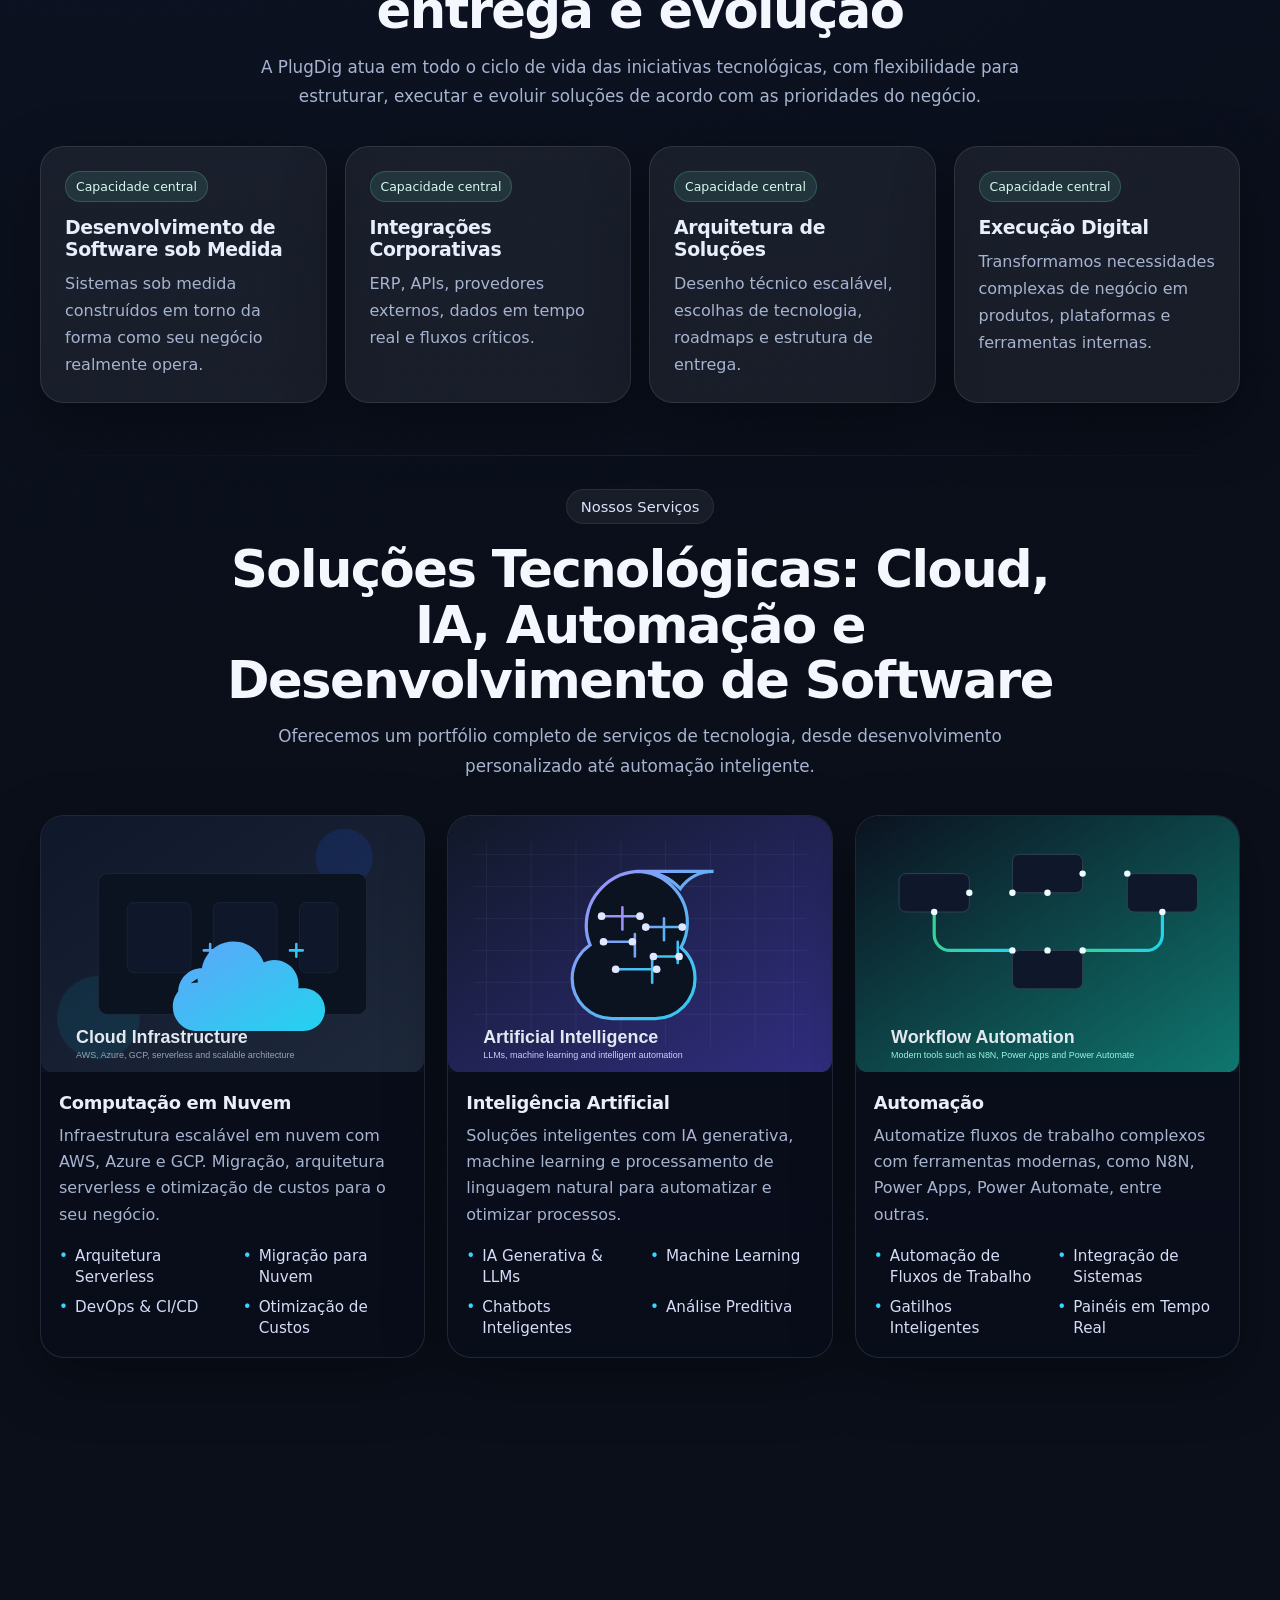
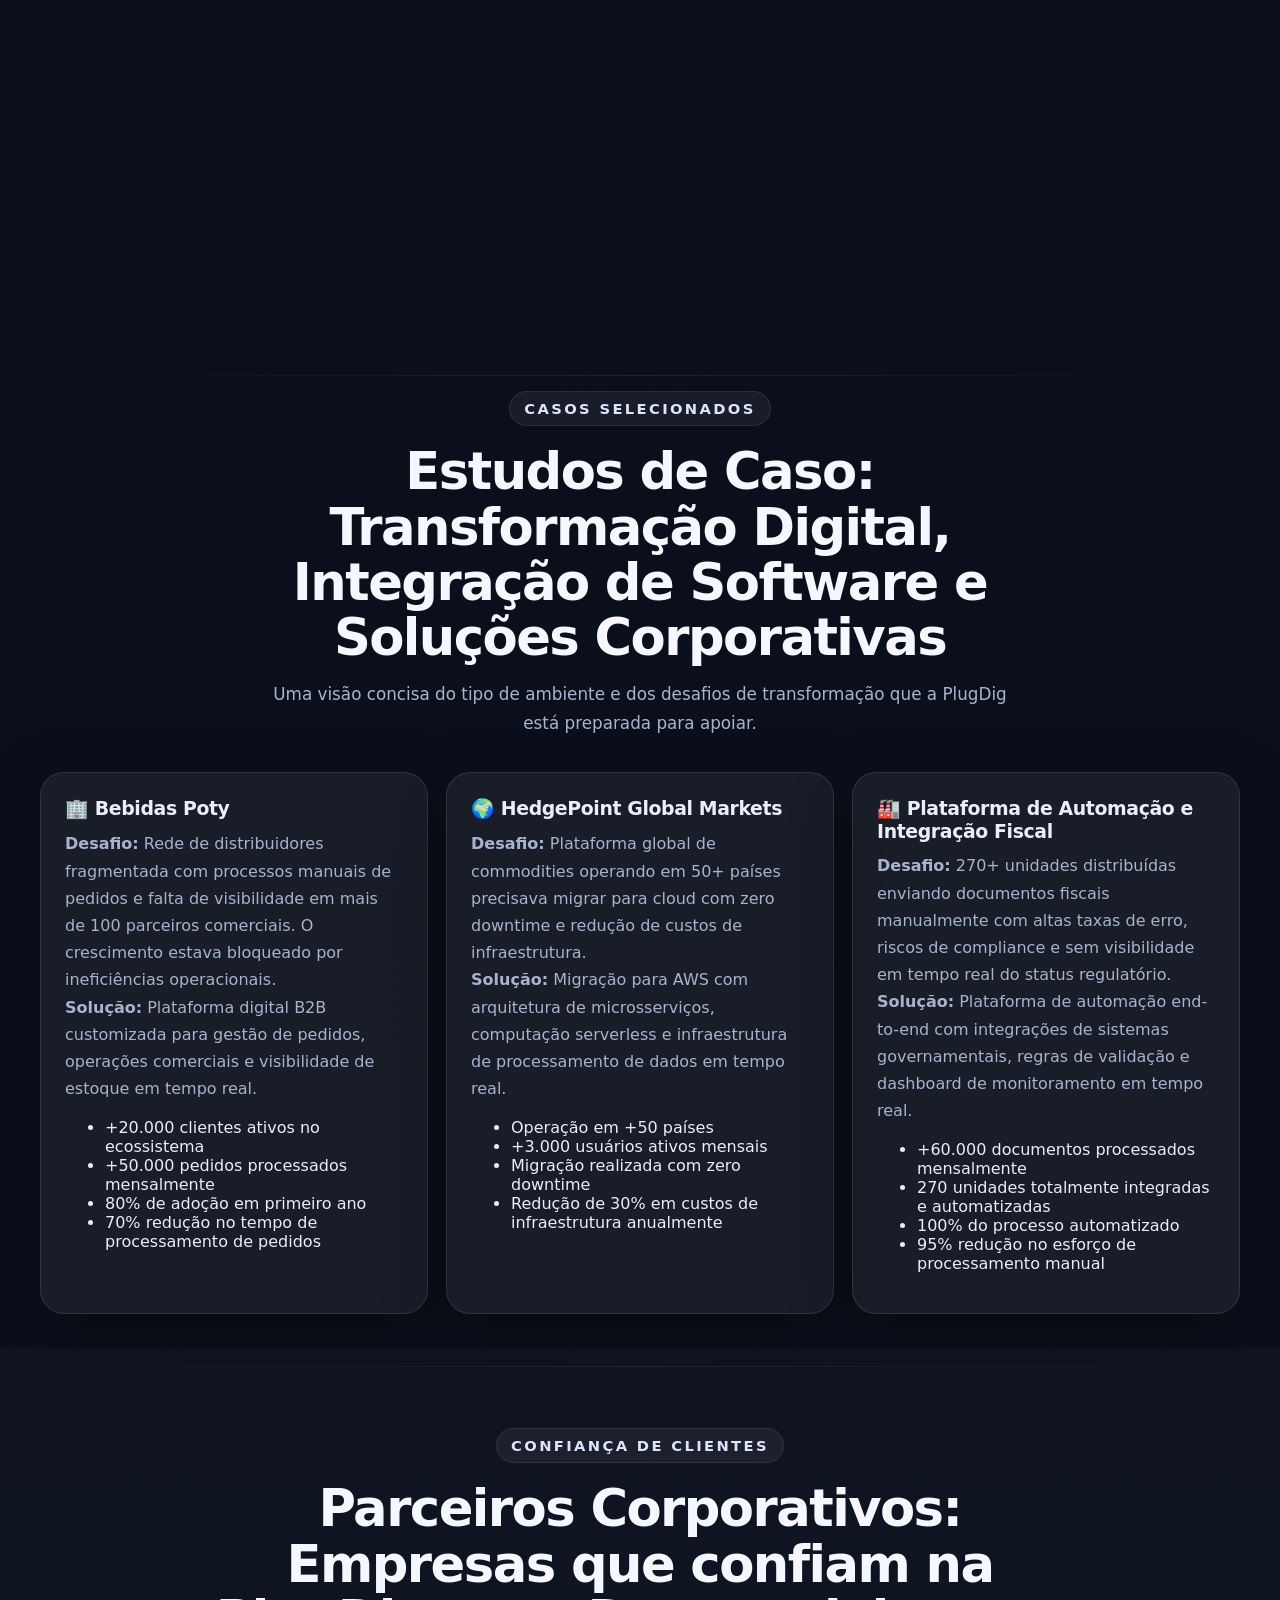
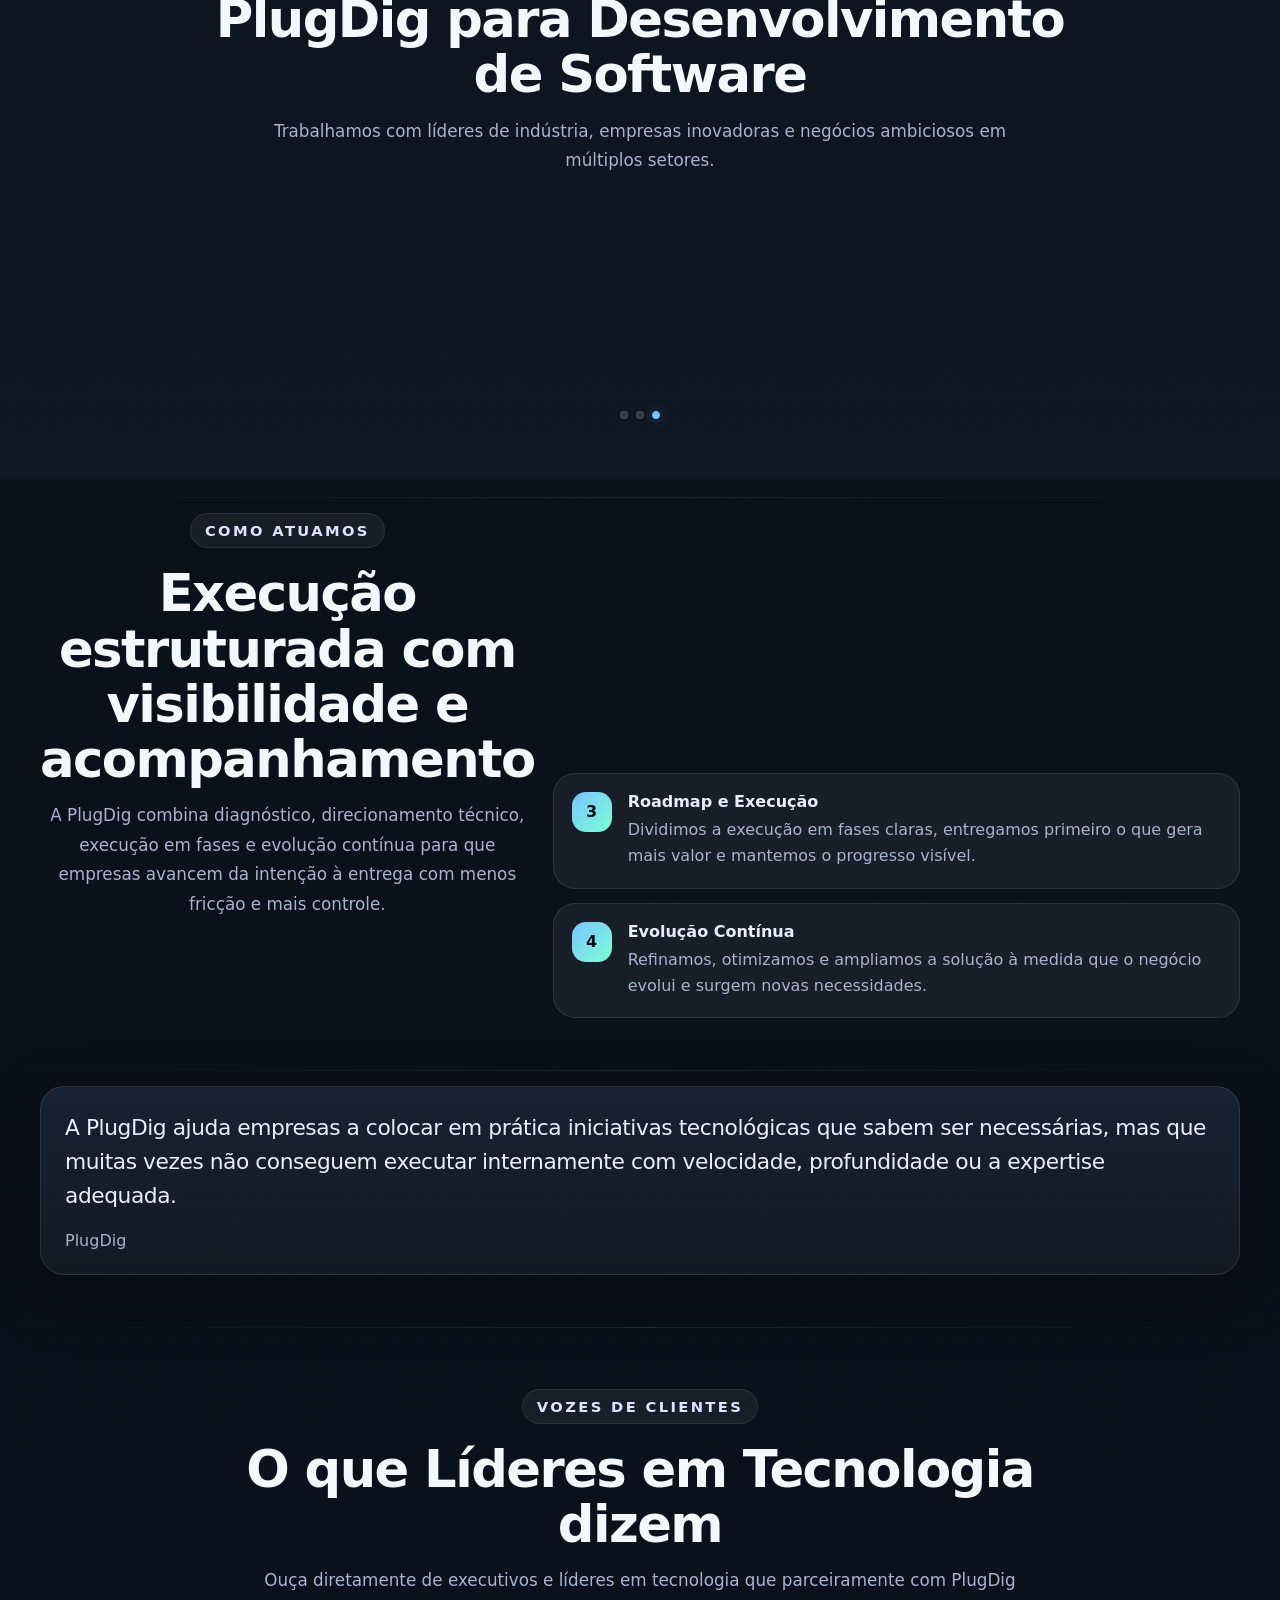
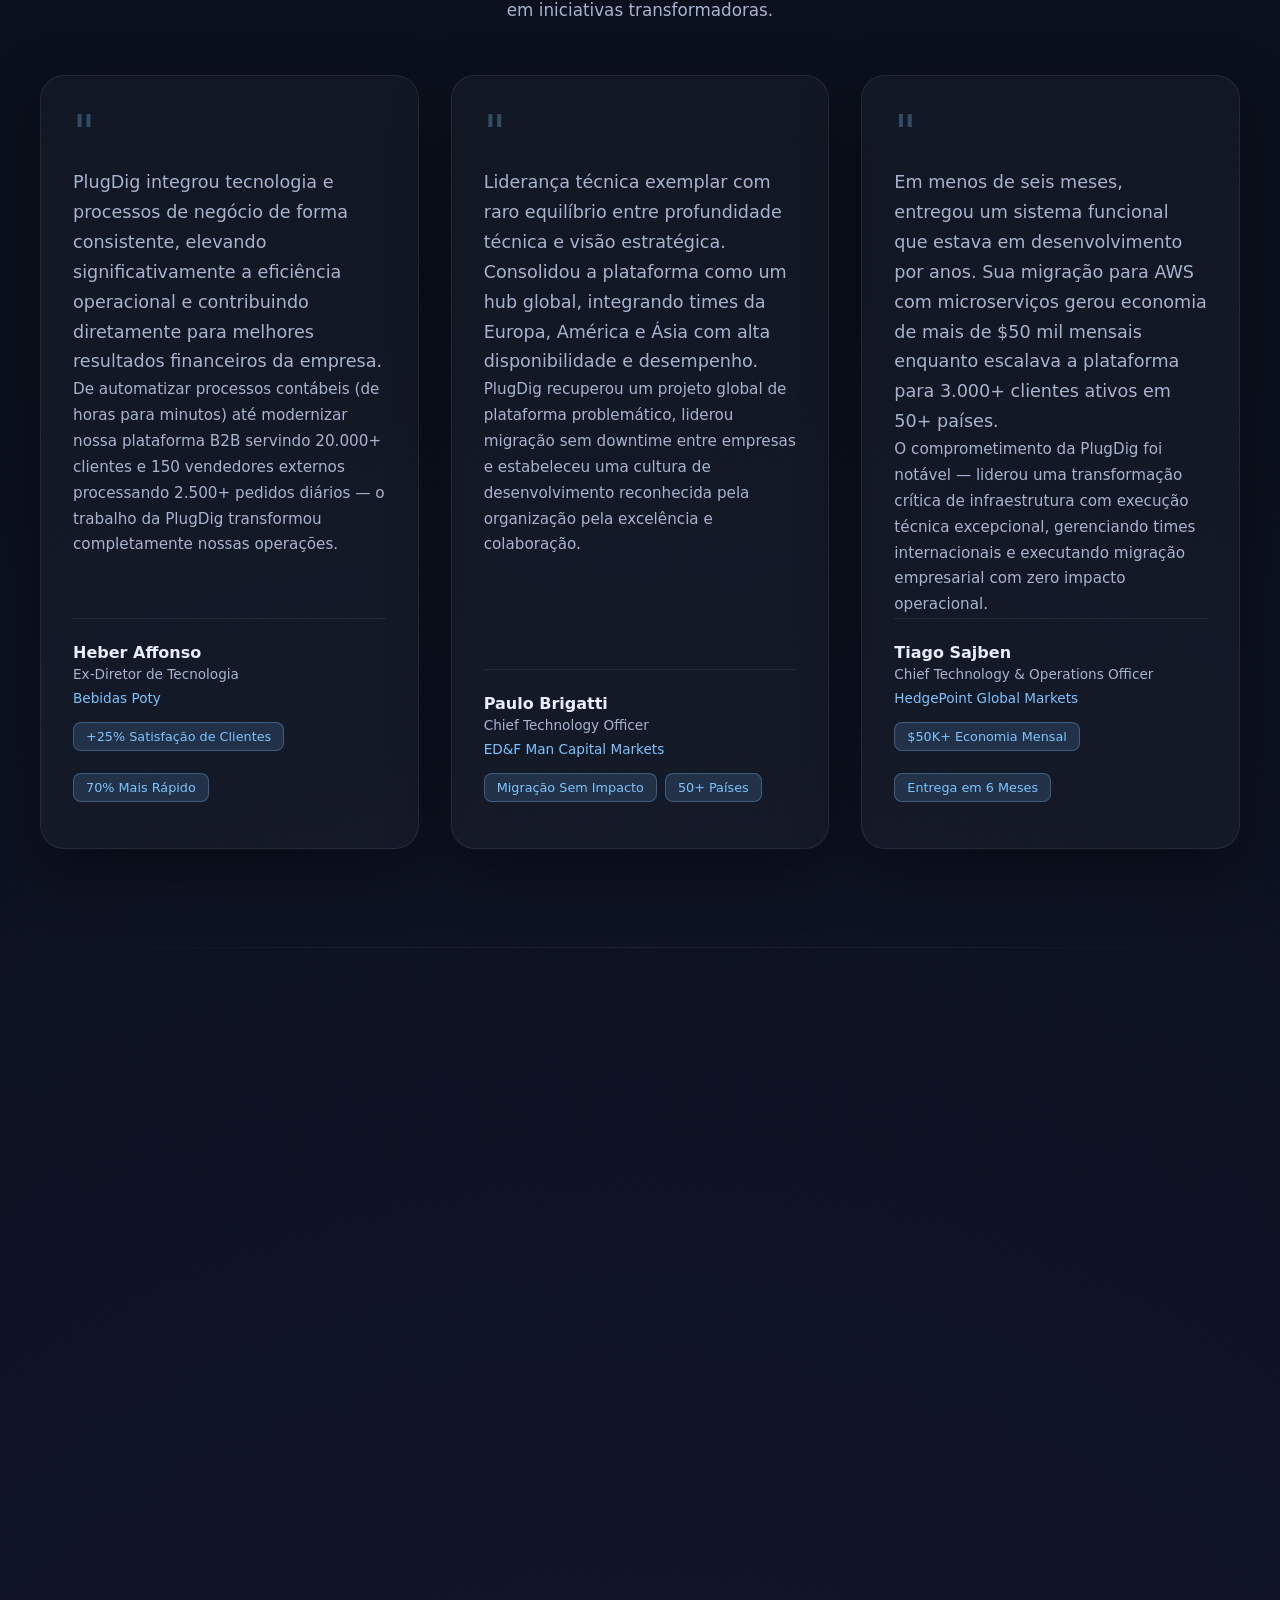
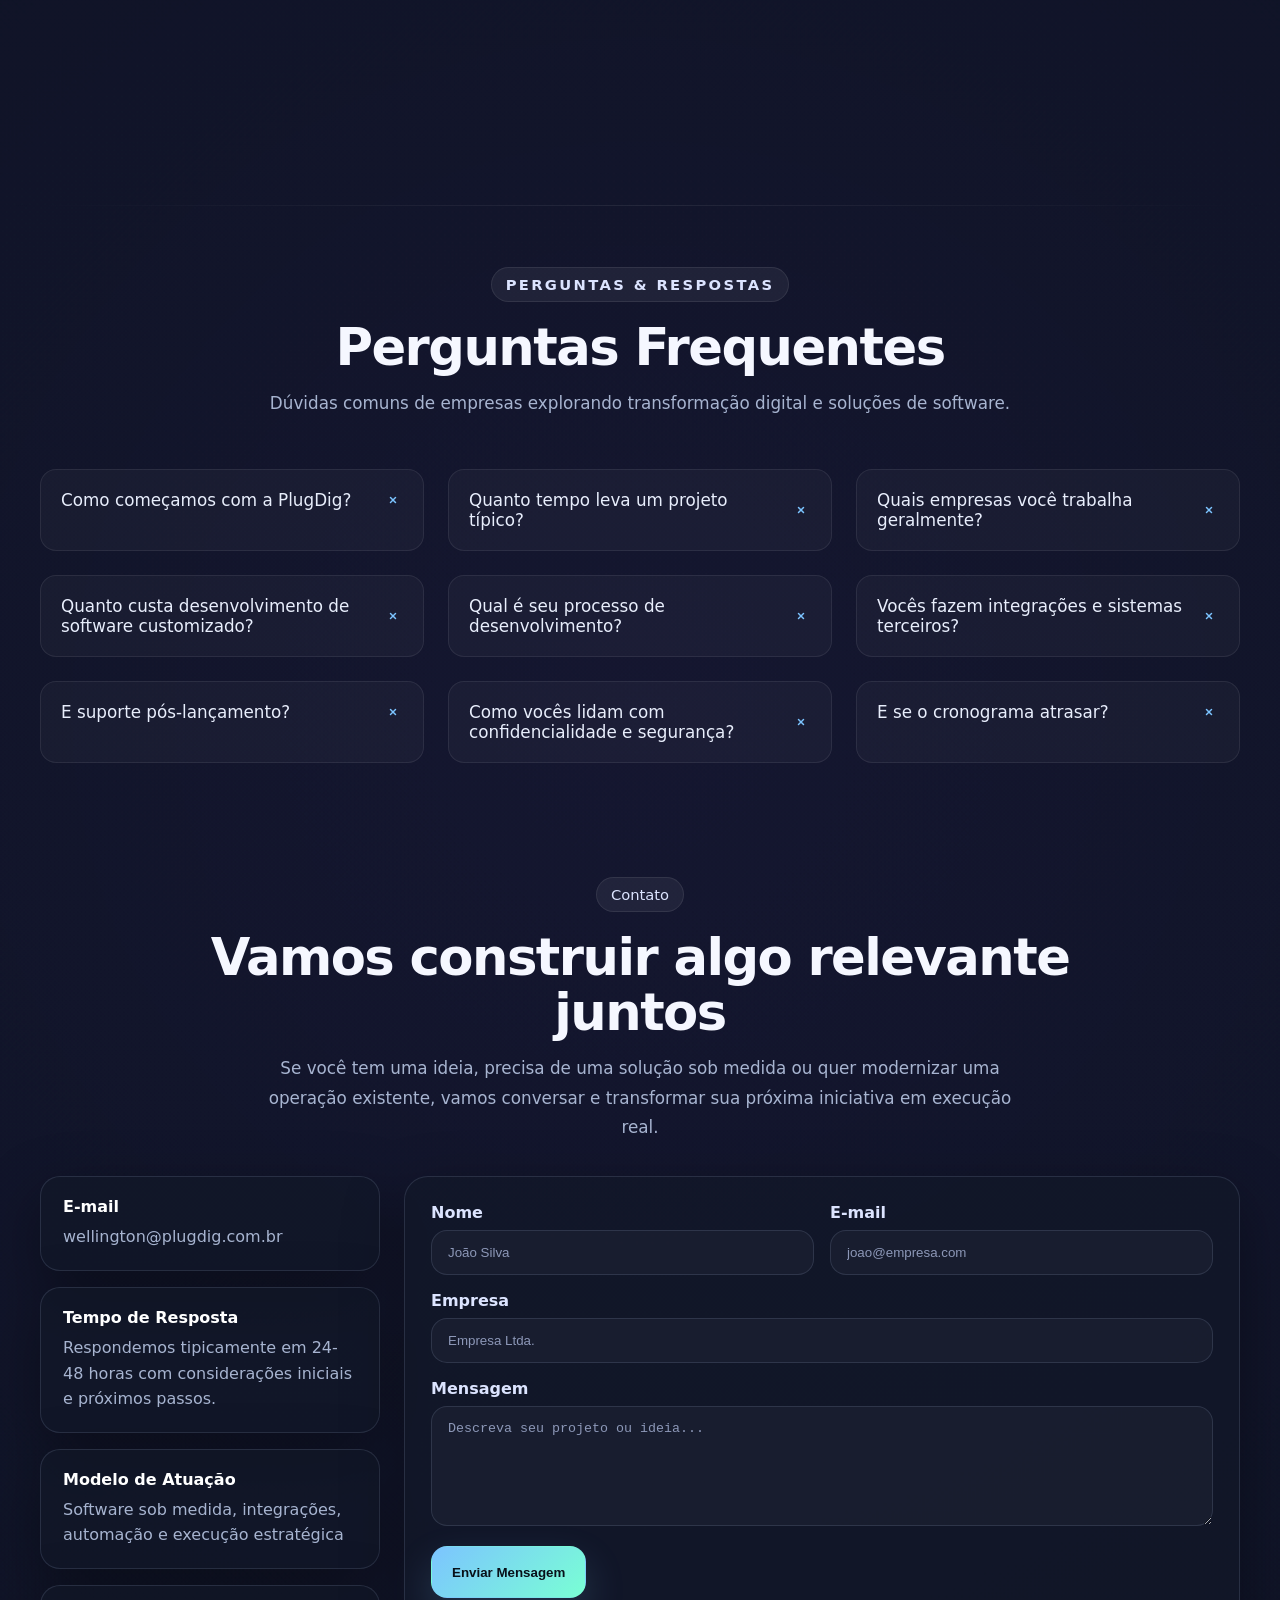
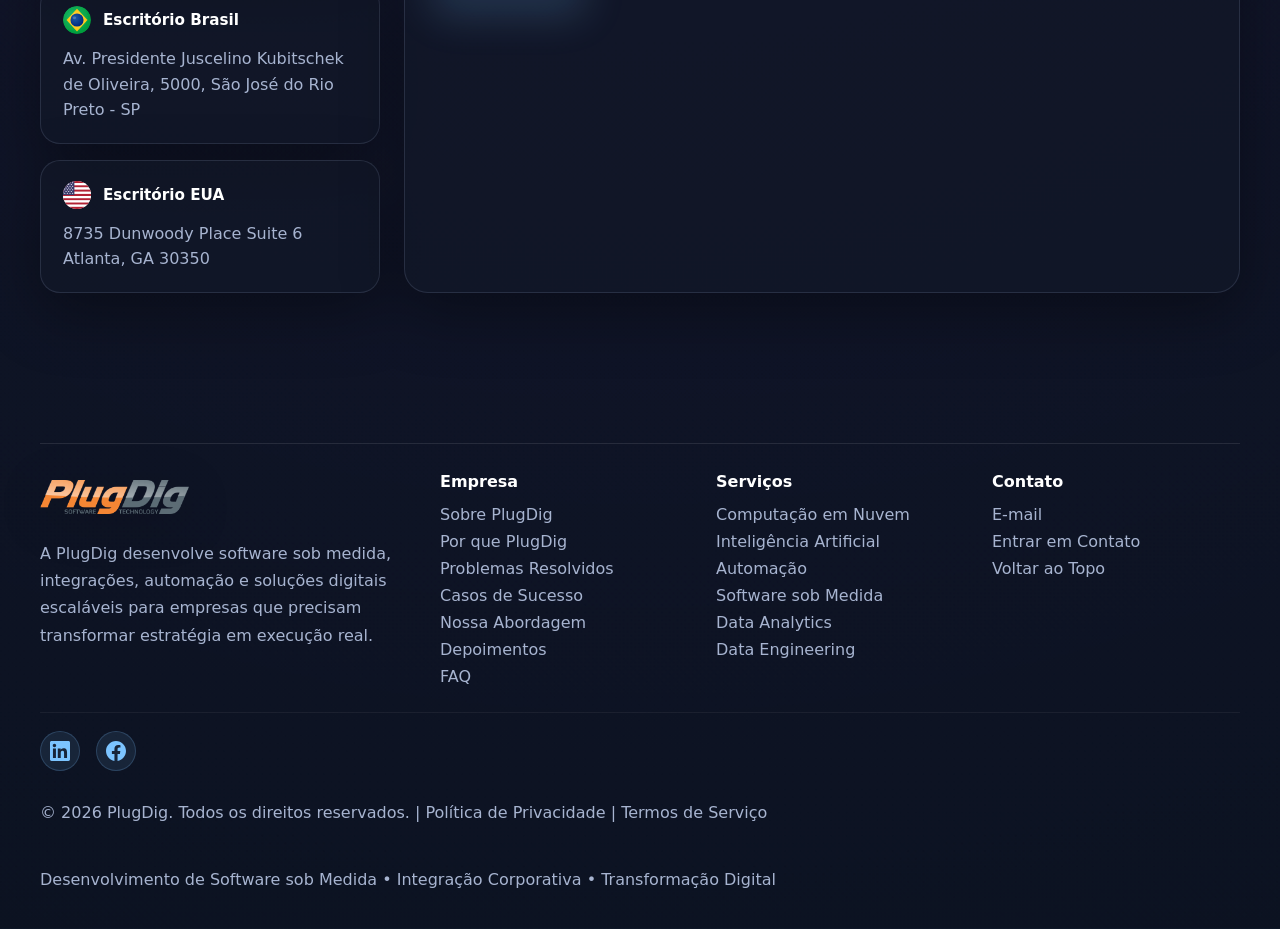
==== commit 4608e879: "Update site references from plugdig.com to plugdig.io for consistency" ====
--- a/pt/index.html
+++ b/pt/index.html
@@ -5,42 +5,44 @@
   <meta name="viewport" content="width=device-width, initial-scale=1.0">
   <title>Software sob Medida & Integração Corporativa | PlugDig</title>
   <meta name="description" content="PlugDig entrega software sob medida, integrações corporativas e transformação digital. 12+ anos de execução comprovada em múltiplos países e indústrias.">
+  <meta name="robots" content="index, follow">
+  <meta name="author" content="PlugDig">
   <meta name="theme-color" content="#0a0f1a">
   <link rel="icon" href="../assets/plugdig-logo-ico.ico" type="image/x-icon">
   <link rel="stylesheet" href="../assets/style.css">
   <!-- Canonical & Language Links -->
-  <link rel="canonical" href="https://www.plugdig.com/pt/">
-  <link rel="alternate" hreflang="en" href="https://www.plugdig.com/">
-  <link rel="alternate" hreflang="pt-BR" href="https://www.plugdig.com/pt/">
-  <link rel="alternate" hreflang="x-default" href="https://www.plugdig.com/">
+  <link rel="canonical" href="https://www.plugdig.io/pt/">
+  <link rel="alternate" hreflang="en" href="https://www.plugdig.io/">
+  <link rel="alternate" hreflang="pt-BR" href="https://www.plugdig.io/pt/">
+  <link rel="alternate" hreflang="x-default" href="https://www.plugdig.io/">
   <!-- Open Graph Tags -->
   <meta property="og:type" content="website">
-  <meta property="og:url" content="https://www.plugdig.com/pt/">
+  <meta property="og:url" content="https://www.plugdig.io/pt/">
   <meta property="og:title" content="PlugDig | Software sob Medida & Transformação Digital">
   <meta property="og:description" content="Entregamos software sob medida, integrações corporativas e transformação digital. 12+ anos de execução comprovada em múltiplos países, indústrias e estágios empresariais.">
-  <meta property="og:image" content="https://www.plugdig.com/assets/plugdig-logo.png">
+  <meta property="og:image" content="https://www.plugdig.io/assets/plugdig-logo.png">
   <meta property="og:locale" content="pt_BR">
   <!-- Twitter Card Tags -->
   <meta name="twitter:card" content="summary_large_image">
-  <meta name="twitter:url" content="https://www.plugdig.com/pt/">
+  <meta name="twitter:url" content="https://www.plugdig.io/pt/">
   <meta name="twitter:title" content="PlugDig | Software sob Medida & Transformação Digital">
   <meta name="twitter:description" content="Desenvolvimento customizado, integrações, automação e transformação digital para empresas em crescimento.">
-  <meta name="twitter:image" content="https://www.plugdig.com/assets/plugdig-logo.png">
+  <meta name="twitter:image" content="https://www.plugdig.io/assets/plugdig-logo.png">
   <!-- Schema Markup -->
   <script type="application/ld+json">
   {
     "@context": "https://schema.org",
     "@type": "Organization",
     "name": "PlugDig",
-    "url": "https://www.plugdig.com",
-    "logo": "https://www.plugdig.com/assets/plugdig-logo.png",
+    "url": "https://www.plugdig.io",
+    "logo": "https://www.plugdig.io/assets/plugdig-logo.png",
     "description": "Serviços de desenvolvimento de software sob medida, integrações corporativas e transformação digital.",
     "foundingDate": "2014",
     "contactPoint": {
       "@type": "ContactPoint",
       "contactType": "Sales",
       "email": "wellington@plugdig.com.br",
-      "url": "https://www.plugdig.com/pt/#contact"
+      "url": "https://www.plugdig.io/pt/#contact"
     },
     "sameAs": [
       "https://www.linkedin.com/in/wellingtonkg/",
@@ -53,7 +55,7 @@
     "@context": "https://schema.org",
     "@type": "LocalBusiness",
     "name": "PlugDig",
-    "url": "https://www.plugdig.com",
+    "url": "https://www.plugdig.io",
     "areaServed": ["BR", "US"],
     "priceRange": "$$$",
     "serviceType": "Desenvolvimento de Software, Consultoria de TI"
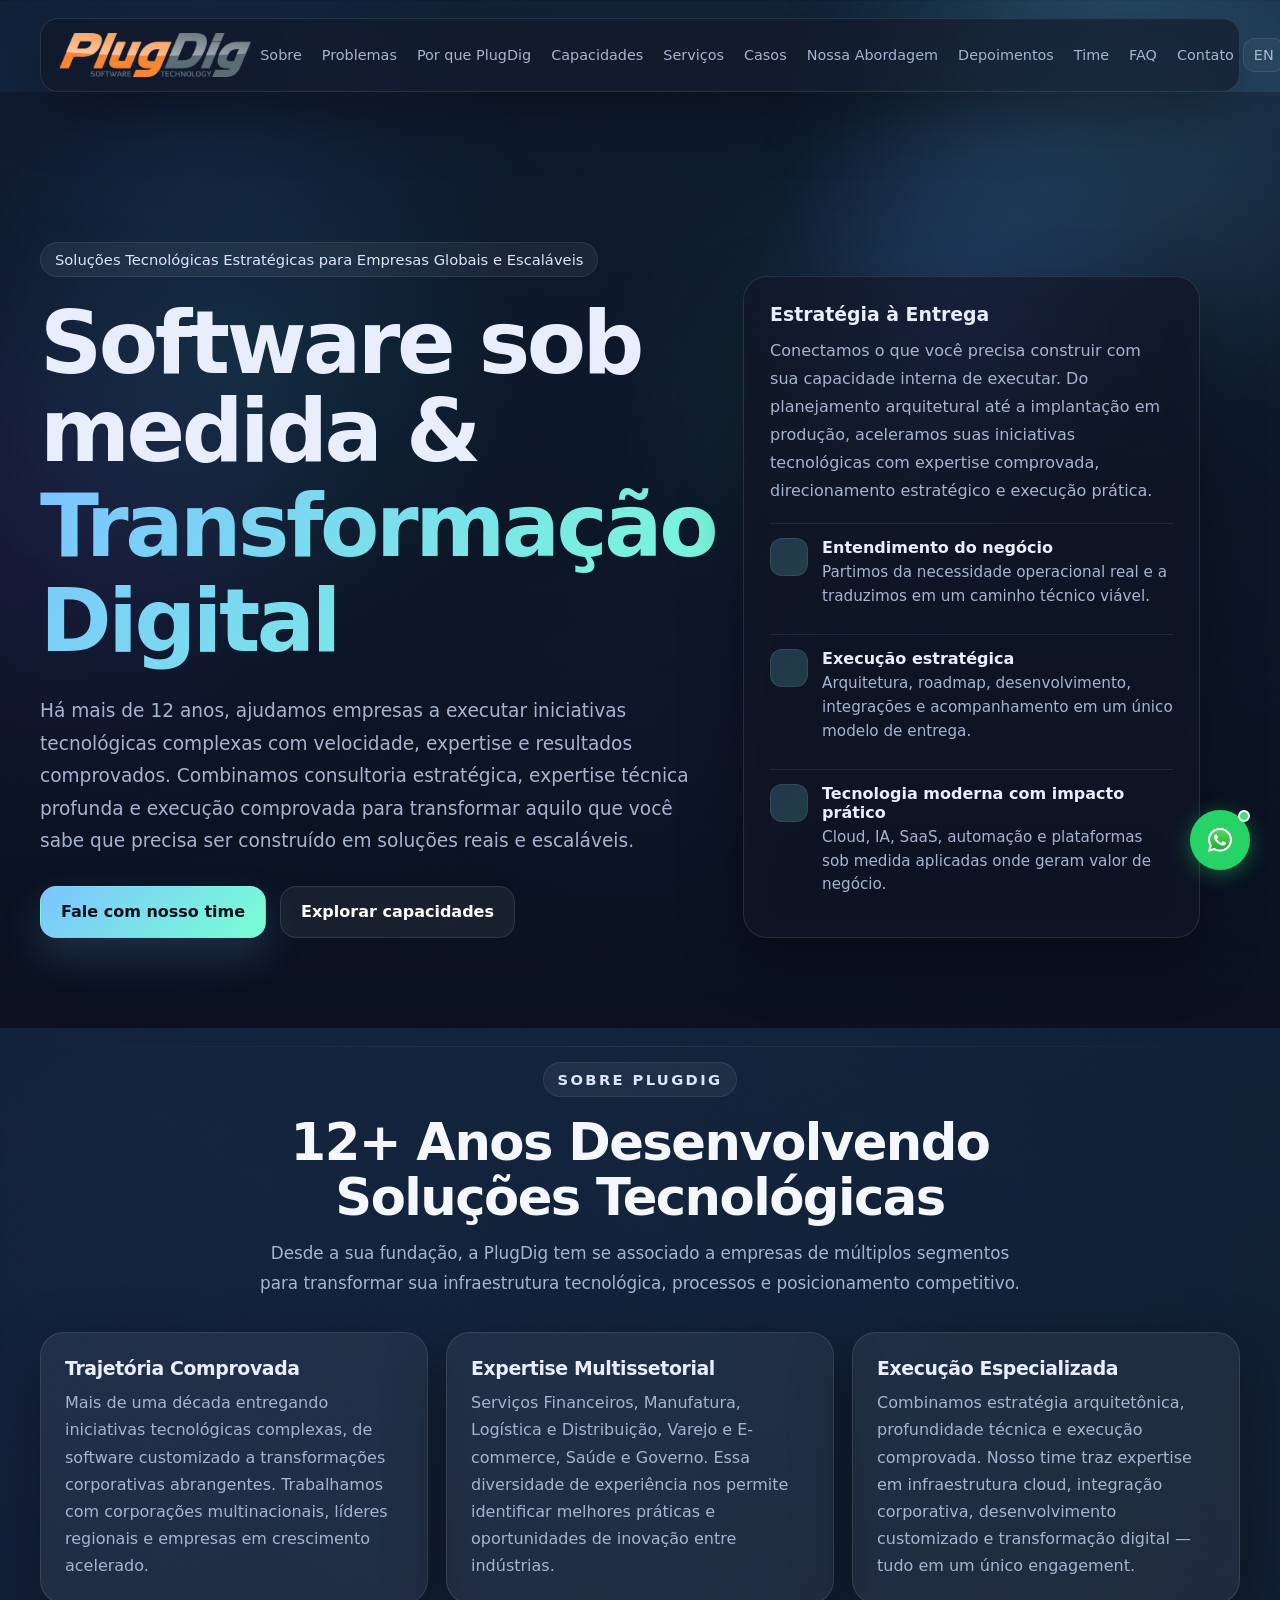
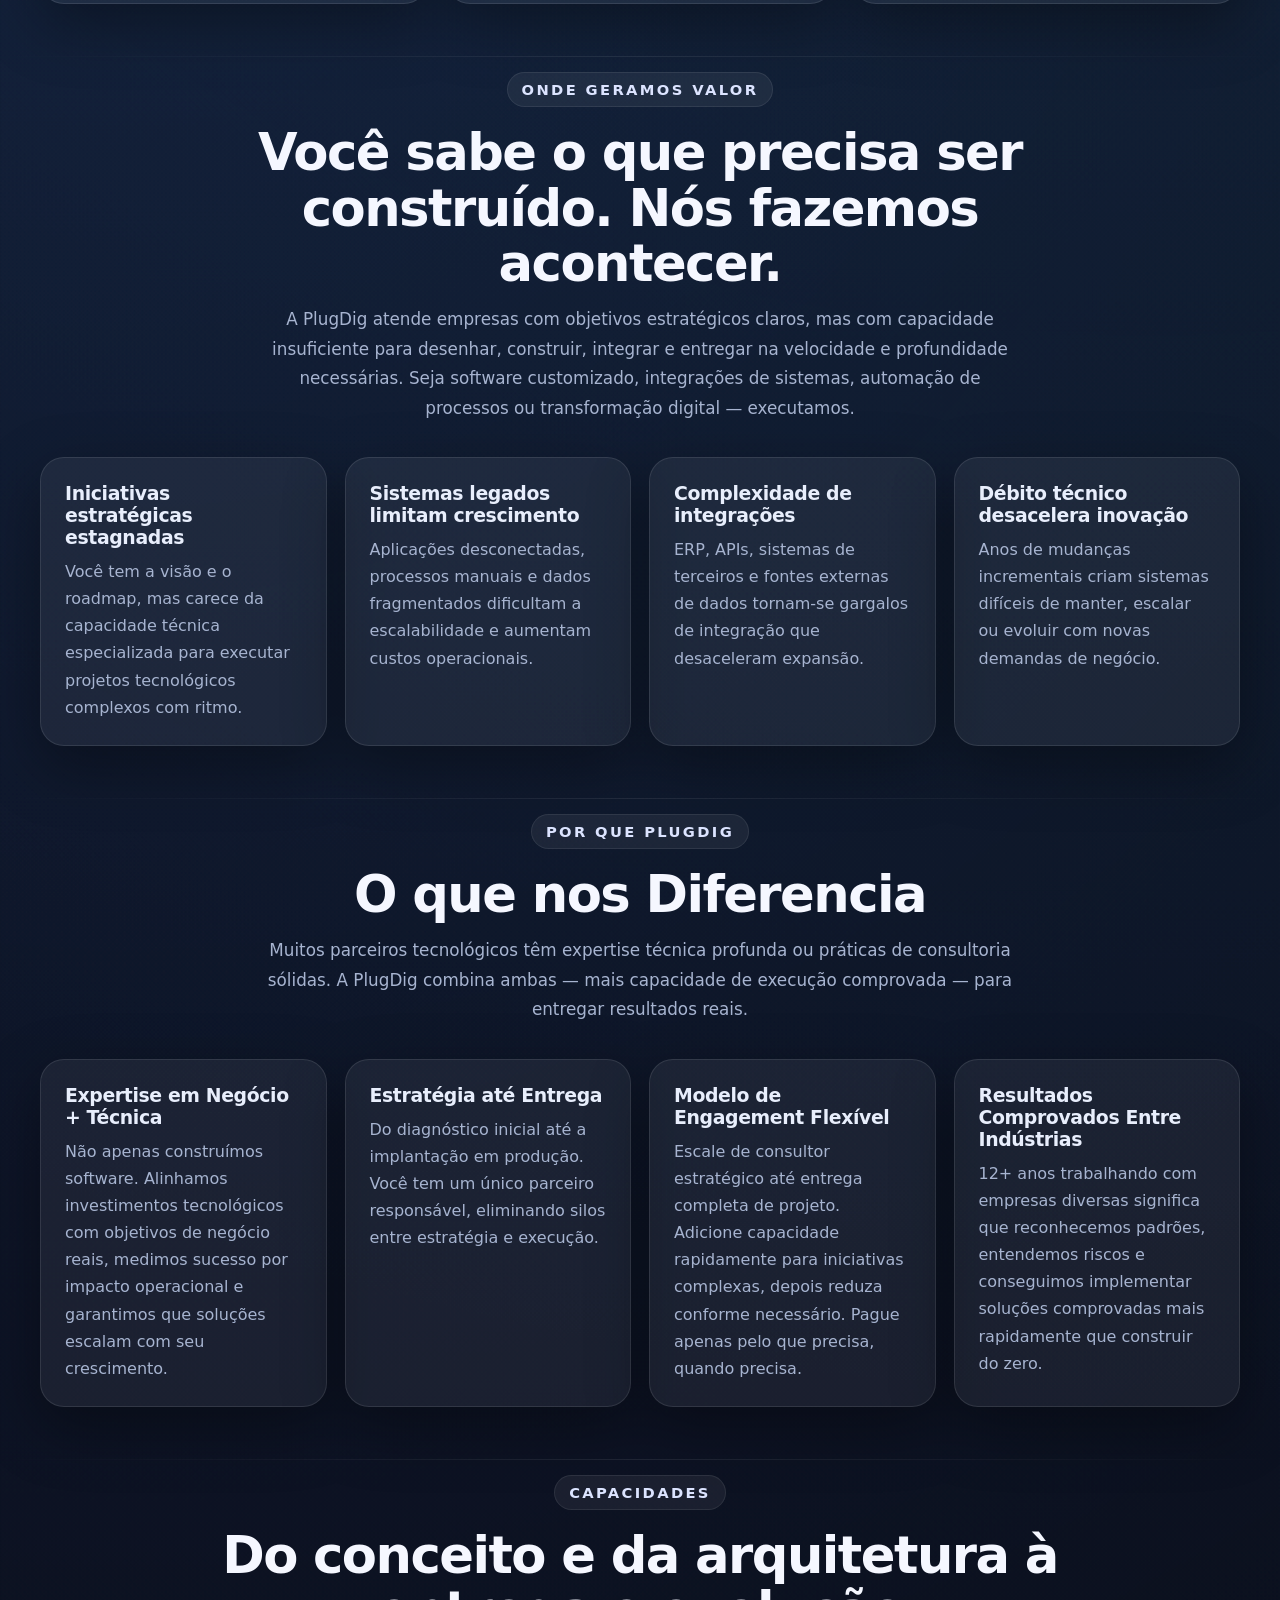
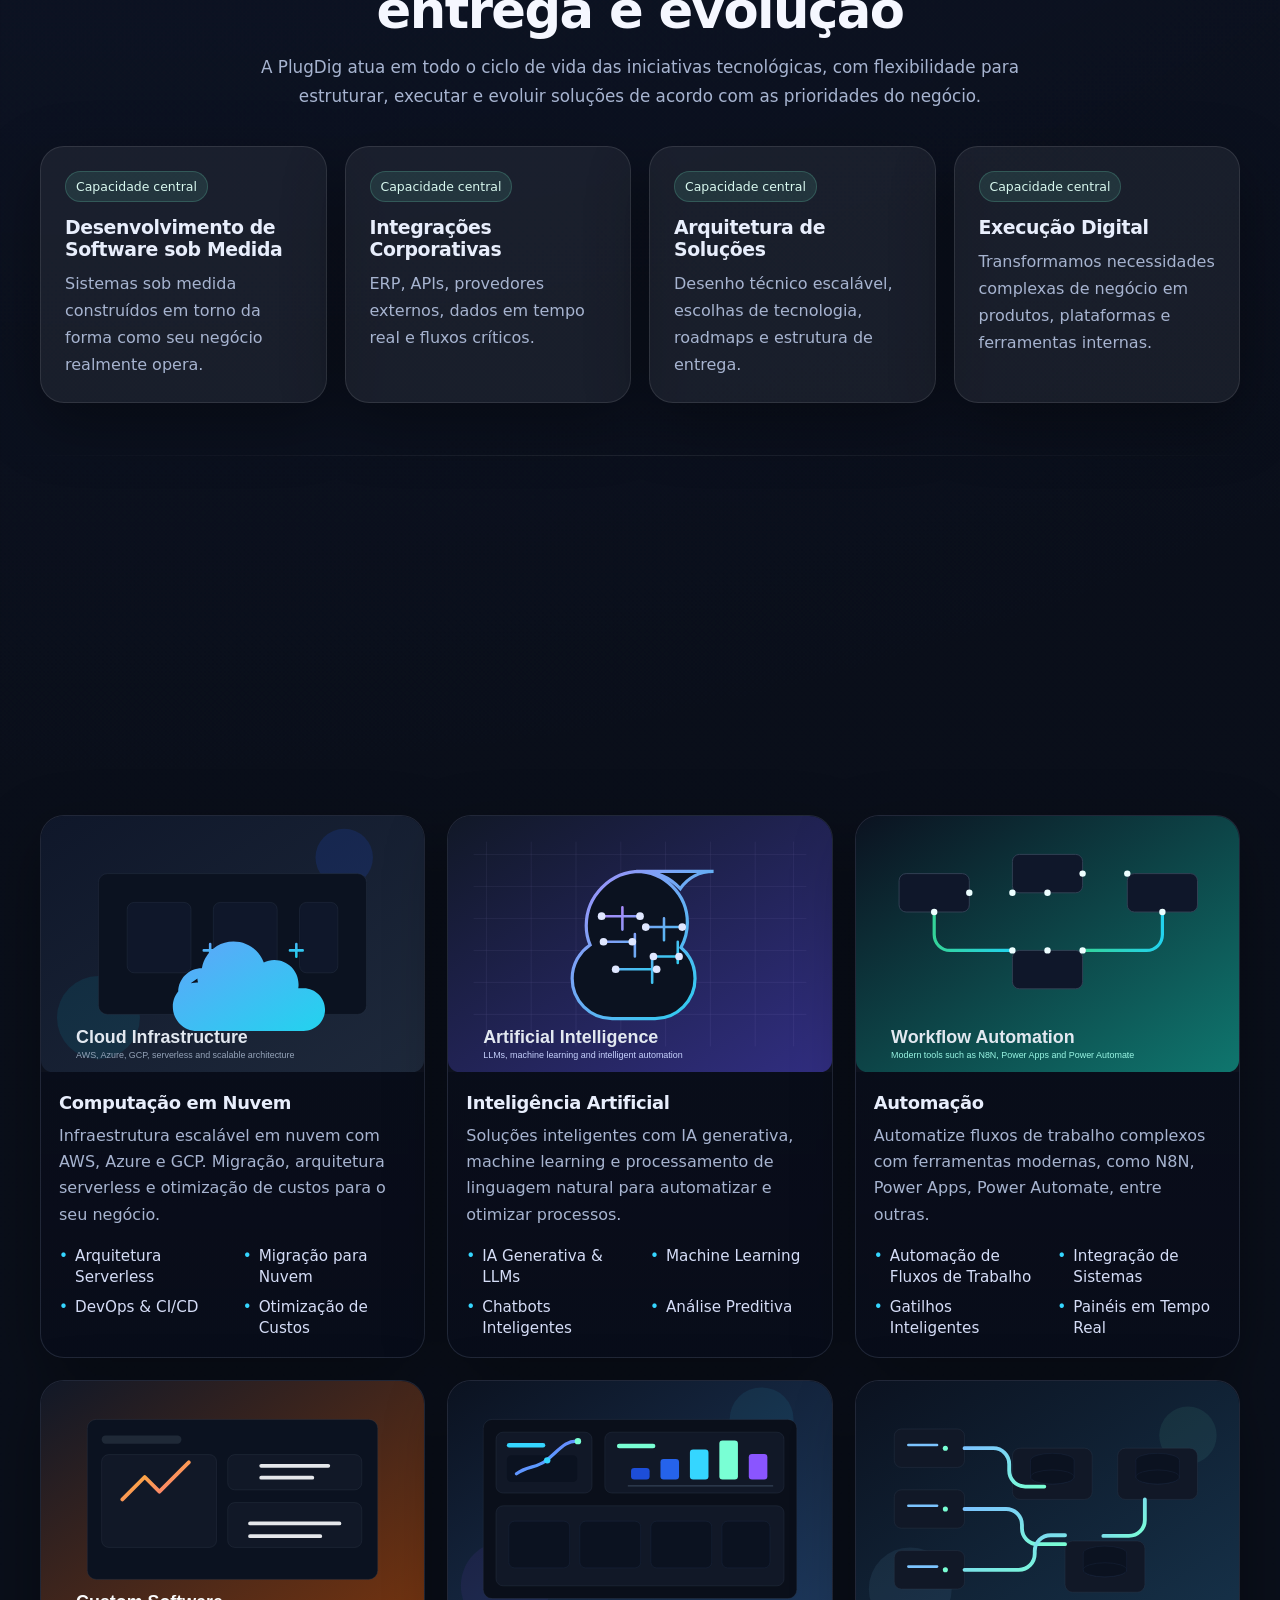
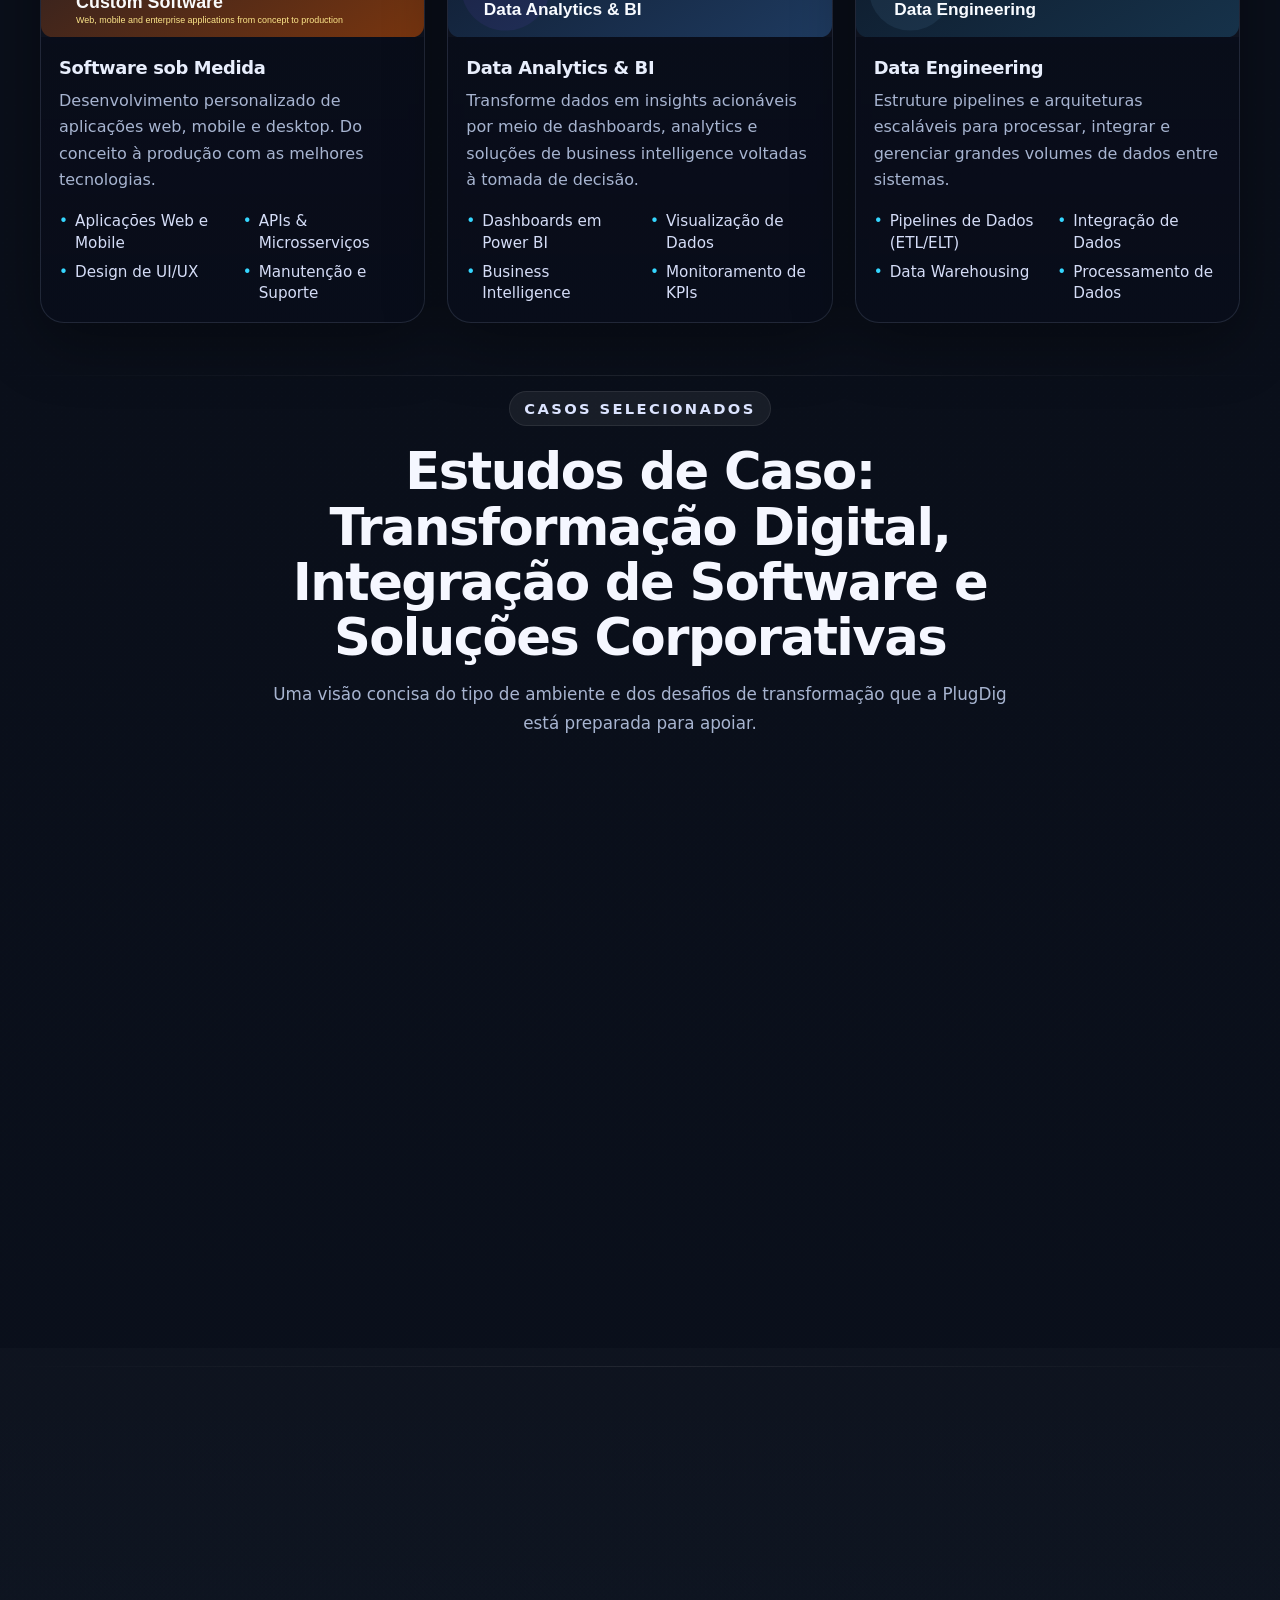
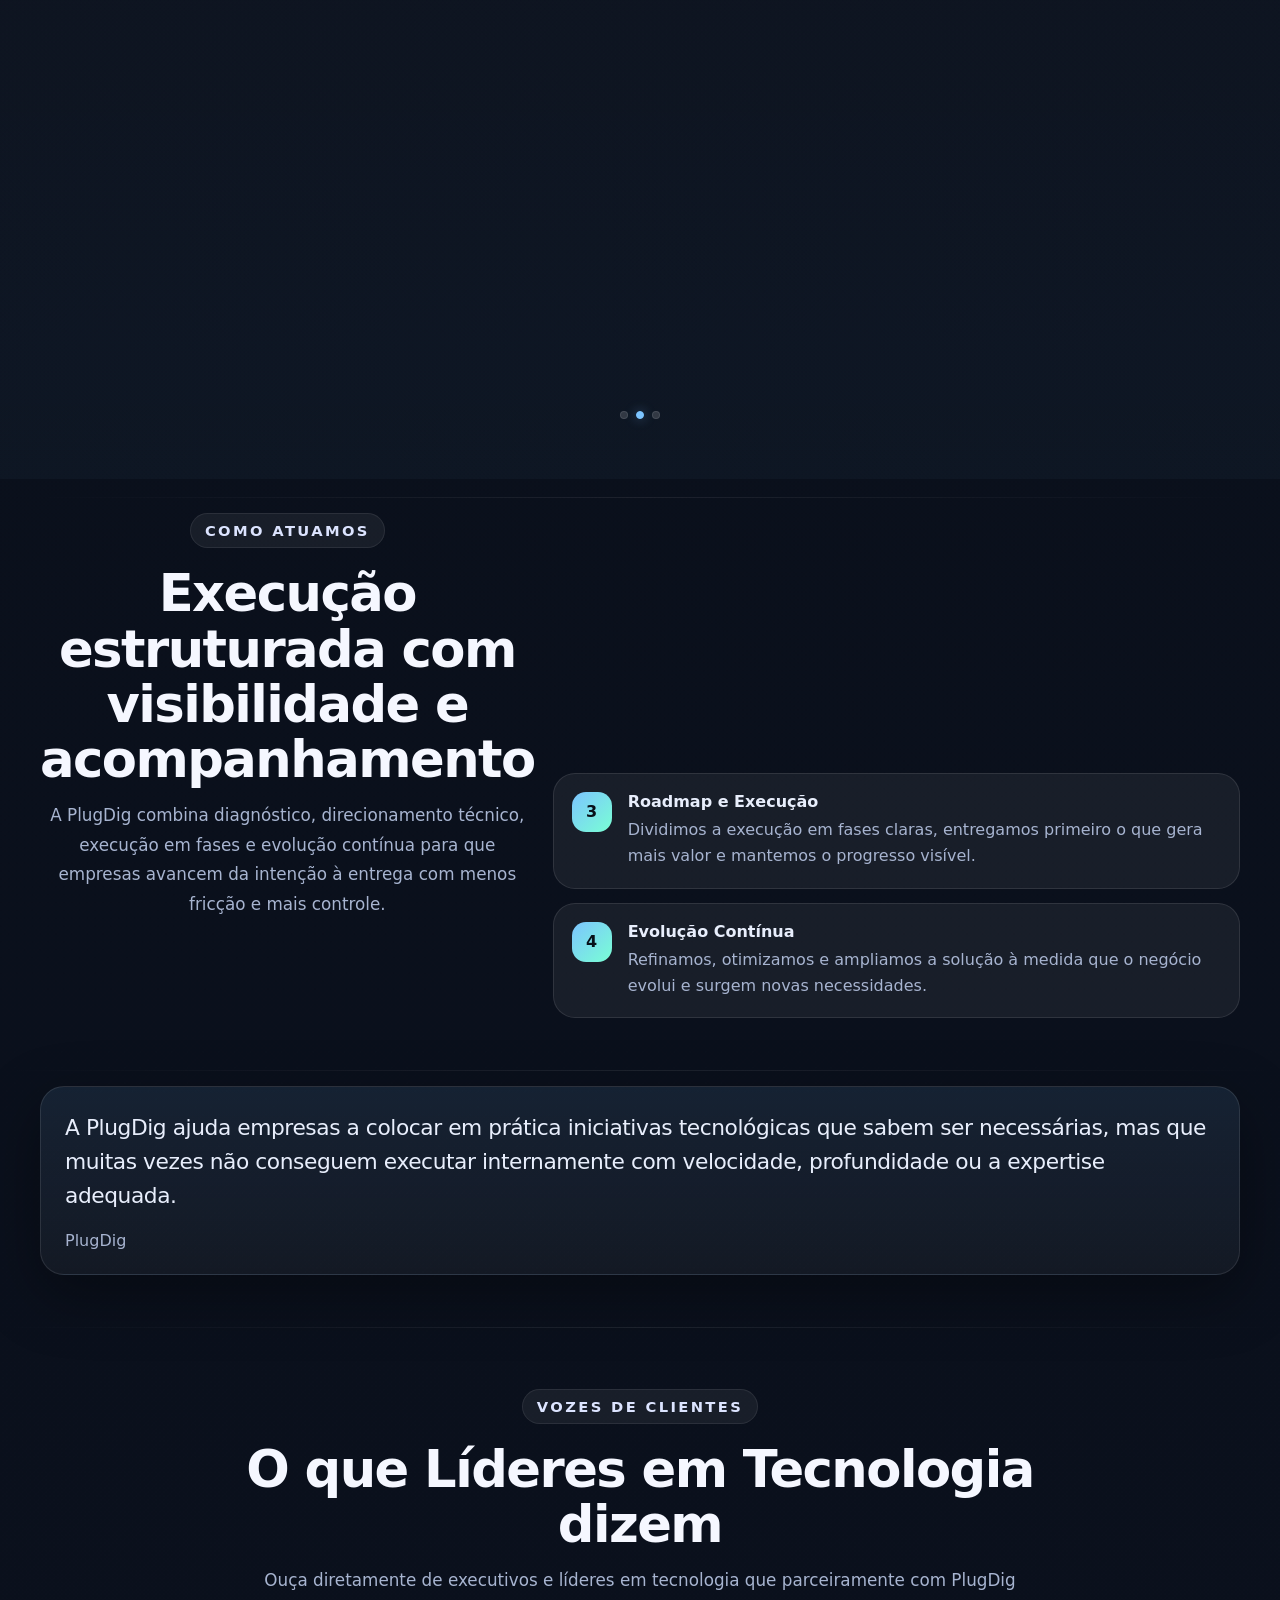
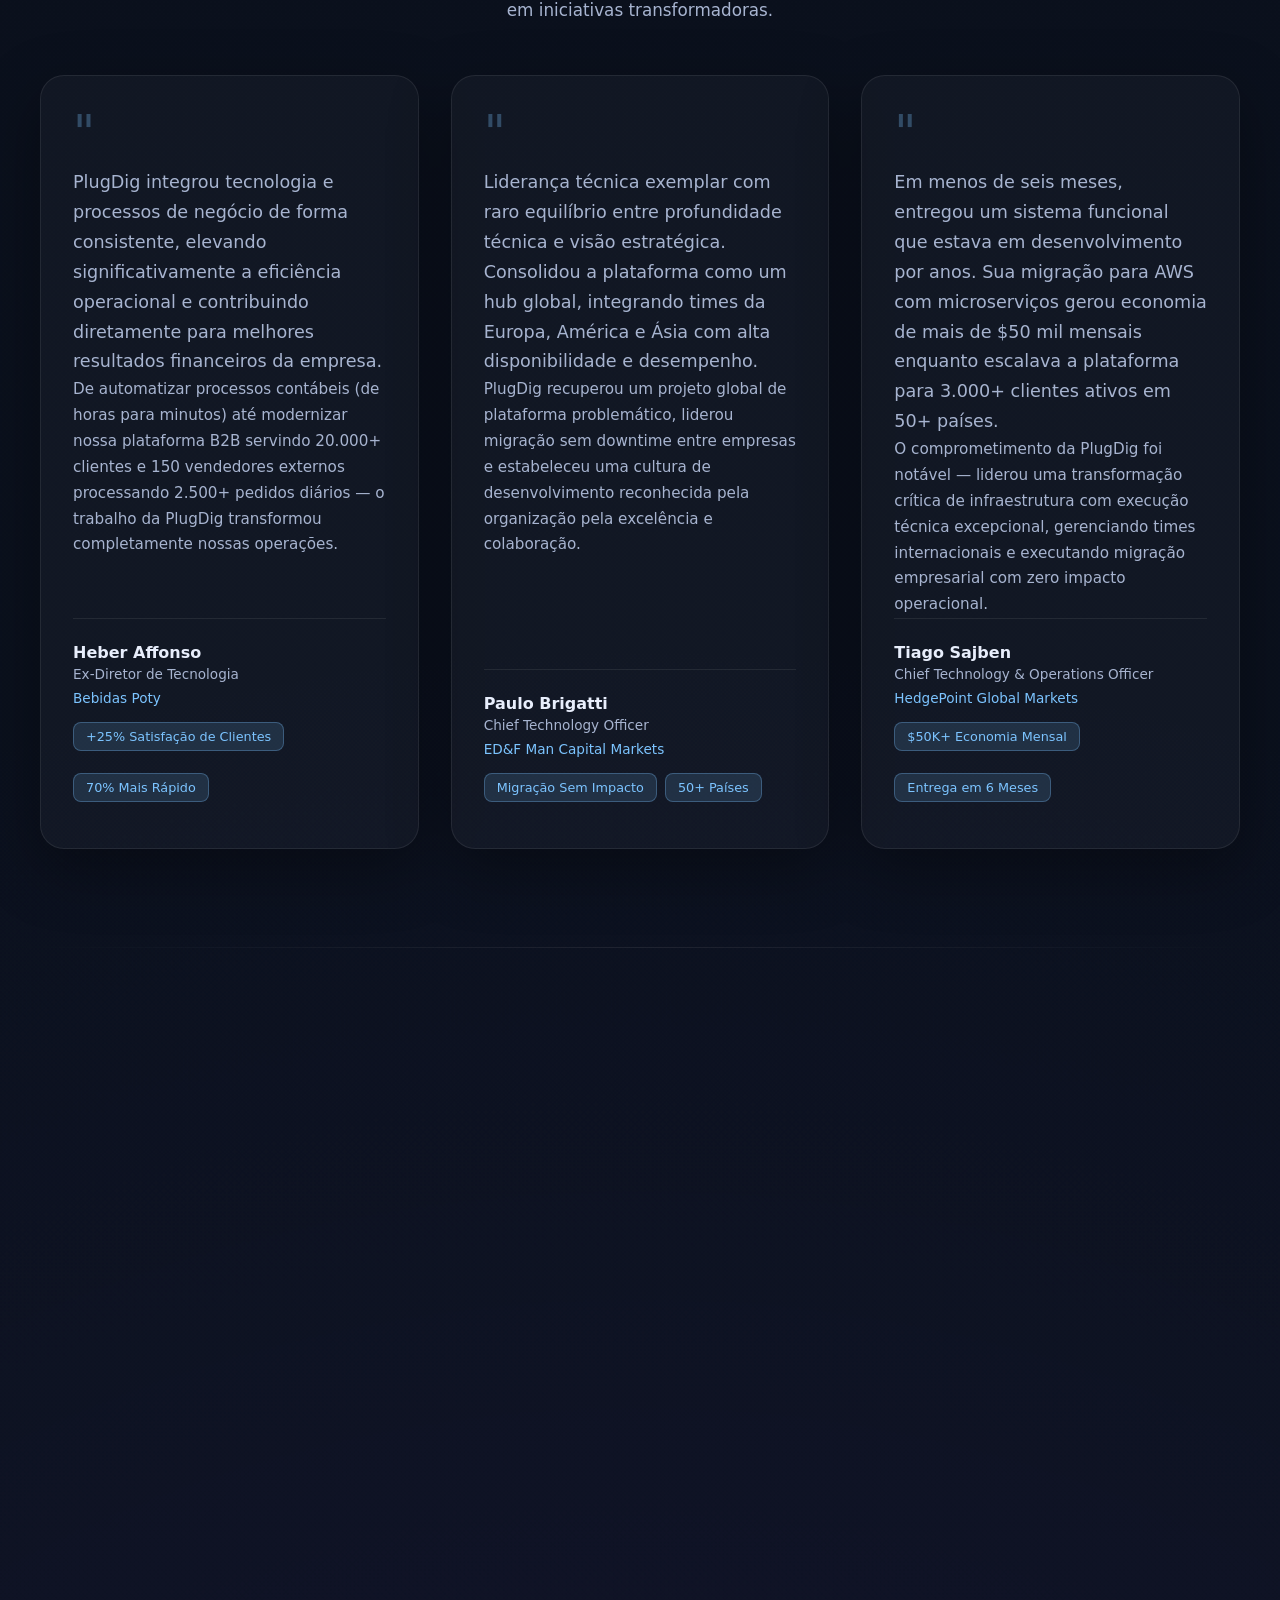
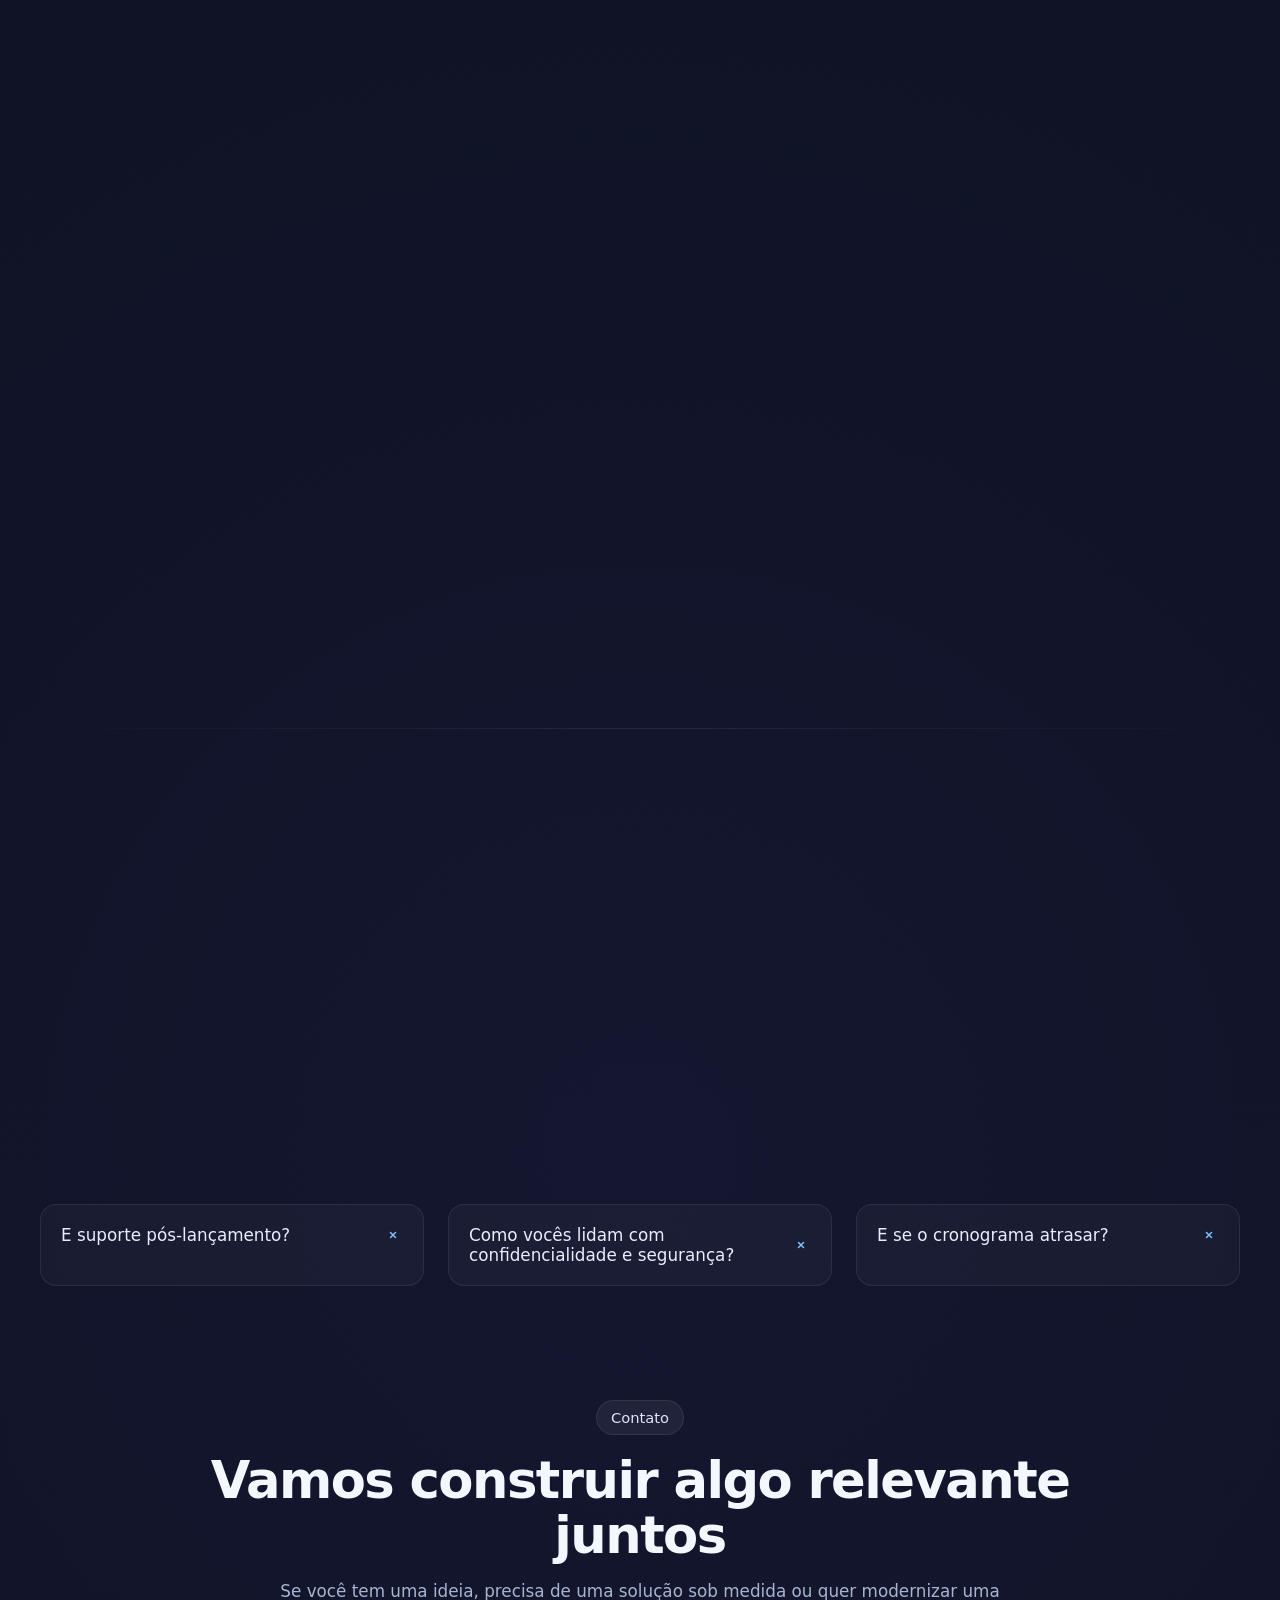
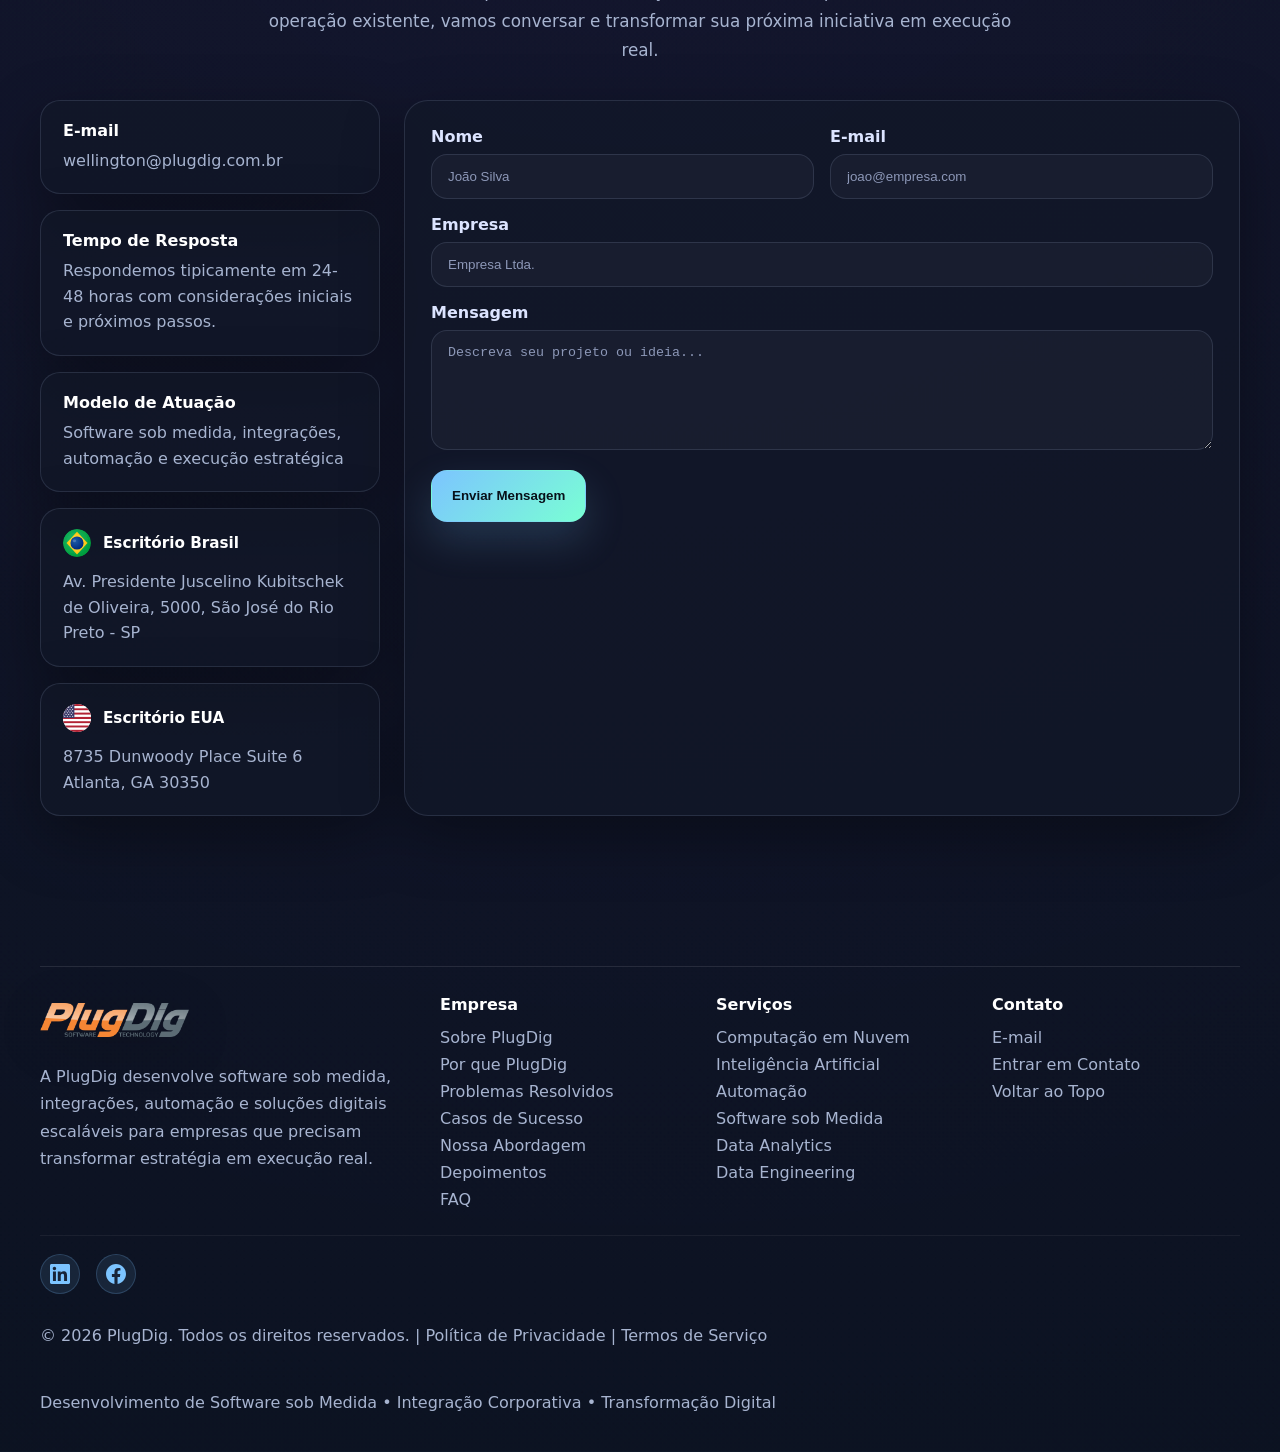
==== commit 99b7ae69: "Add team member Jessé Alves to the team section with bio and LinkedIn link" ====
--- a/pt/index.html
+++ b/pt/index.html
@@ -441,6 +441,18 @@
             <a href="https://www.linkedin.com/in/andre-gs81/" target="_blank" rel="noopener noreferrer" class="social-link">LinkedIn</a>
           </div>
         </article>
+
+        <article class="card team-card reveal">
+          <div class="team-card-header">
+            <img src="../assets/team/jesse.png" alt="Jessé Alves" class="team-avatar-img">
+          </div>
+          <div class="team-card-body">
+            <h3>Jessé Alves</h3>
+            <p class="role">Engenheiro Sênior de Backend & Integrações</p>
+            <p class="bio">Especialista em backend, integrações corporativas e IA na entrega de soluções tecnológicas complexas. Combina expertise profunda em integrações com inteligência artificial aplicada para automatizar processos e gerar impacto estratégico no negócio.</p>
+            <a href="https://www.linkedin.com/in/jesse-gp-alves/" target="_blank" rel="noopener noreferrer" class="social-link">LinkedIn</a>
+          </div>
+        </article>
       </div>
     </div>
   </section>
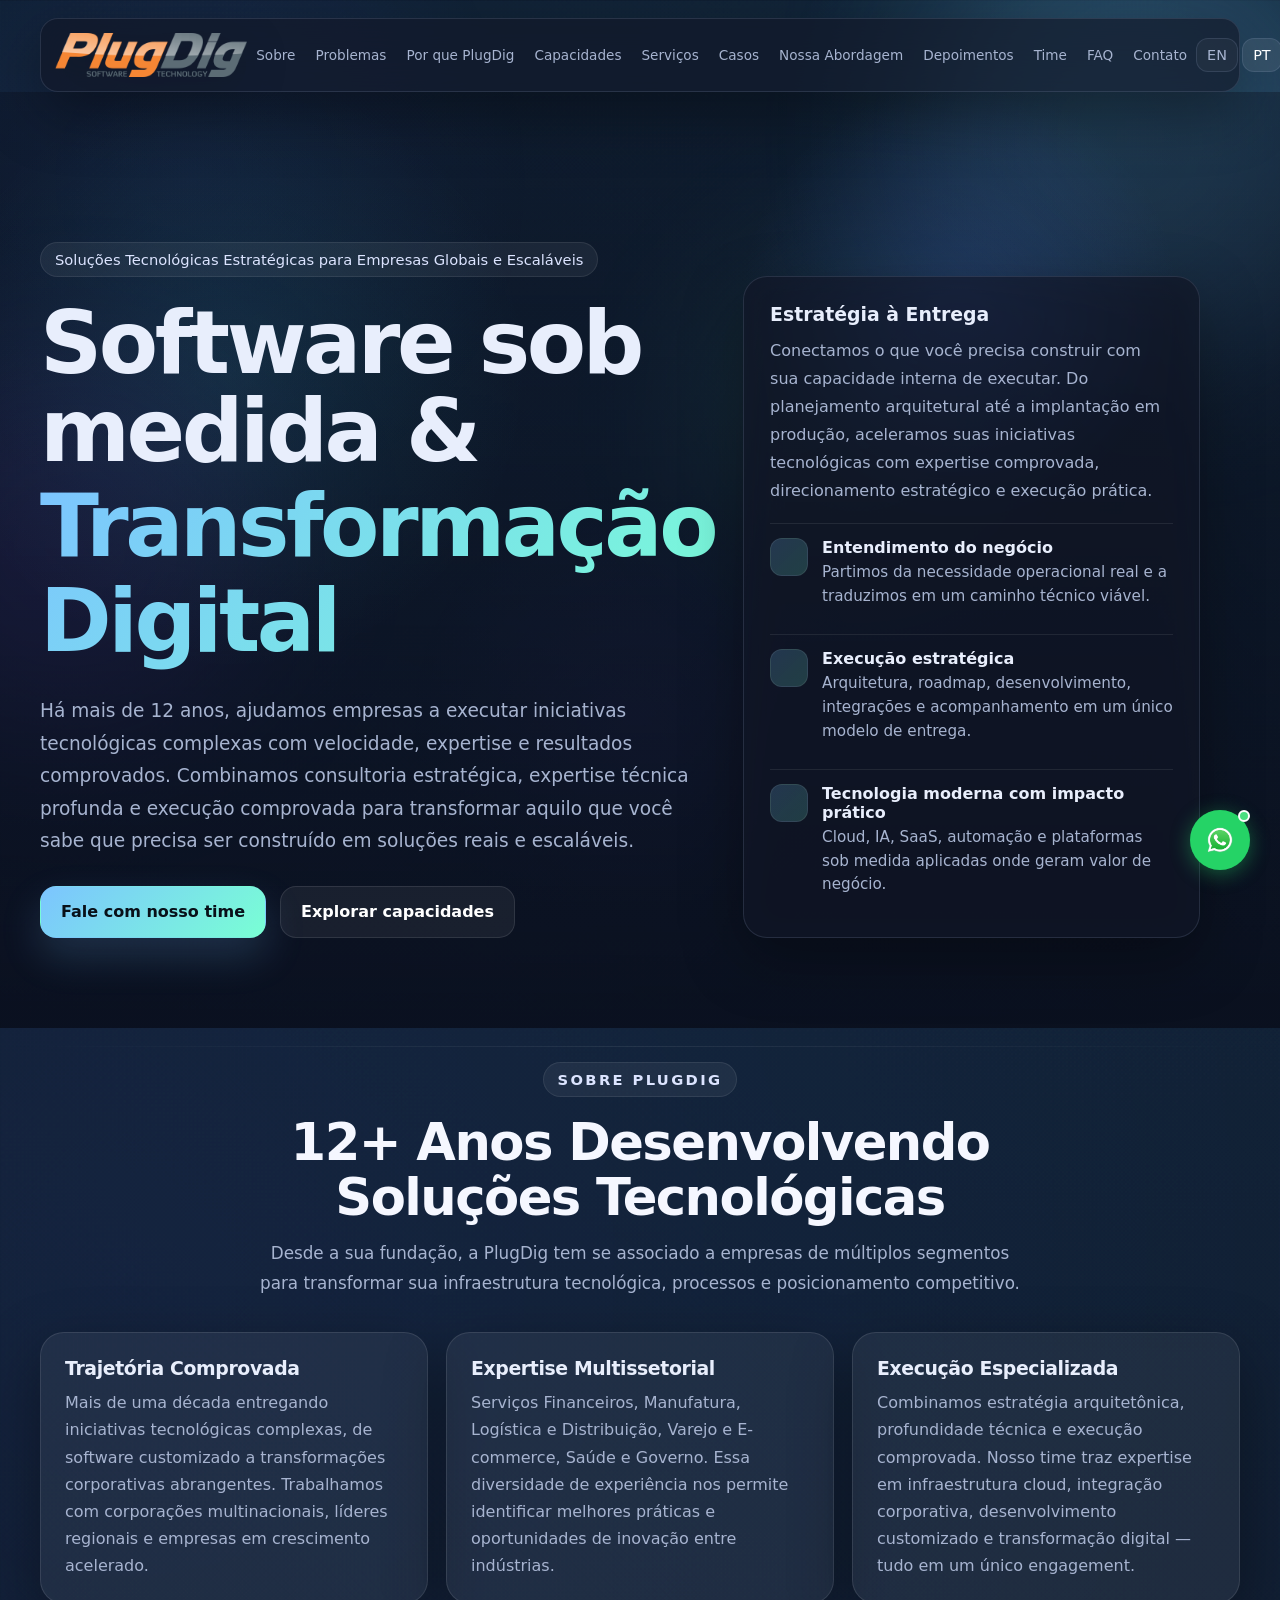
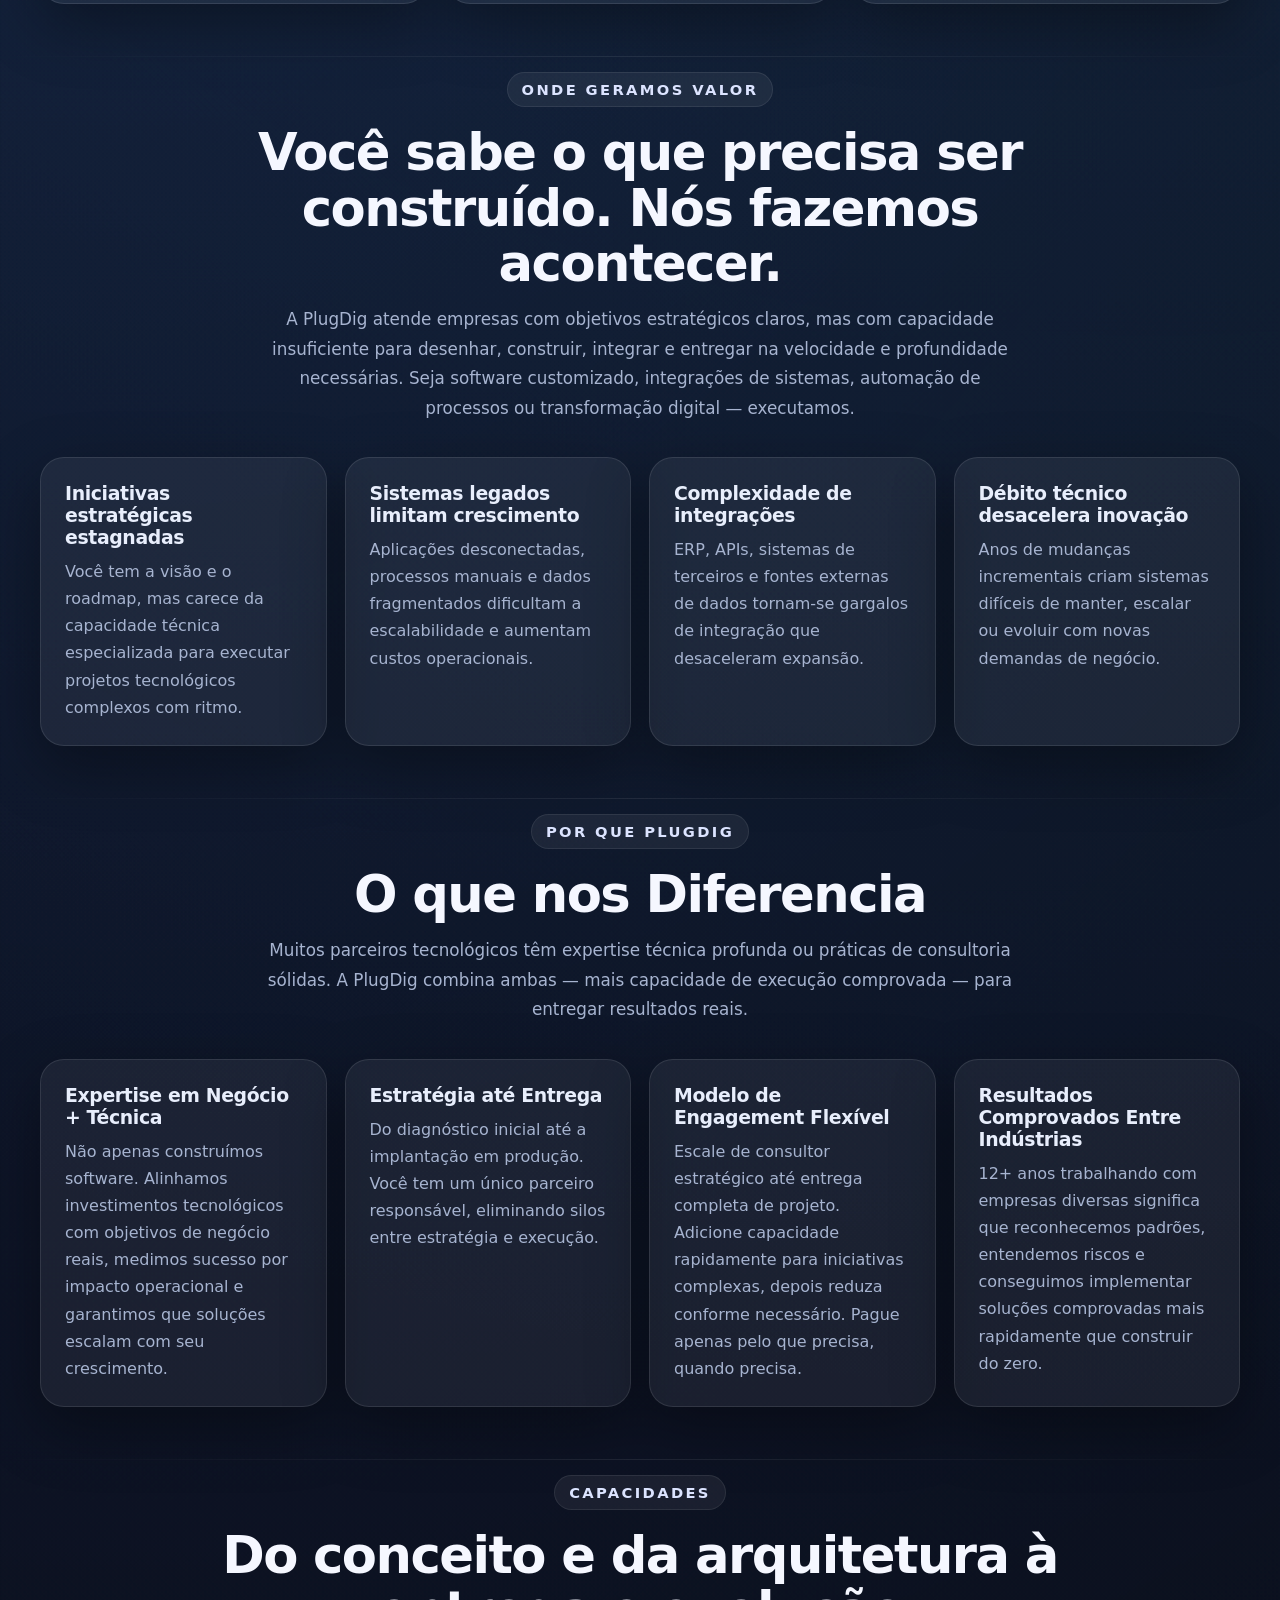
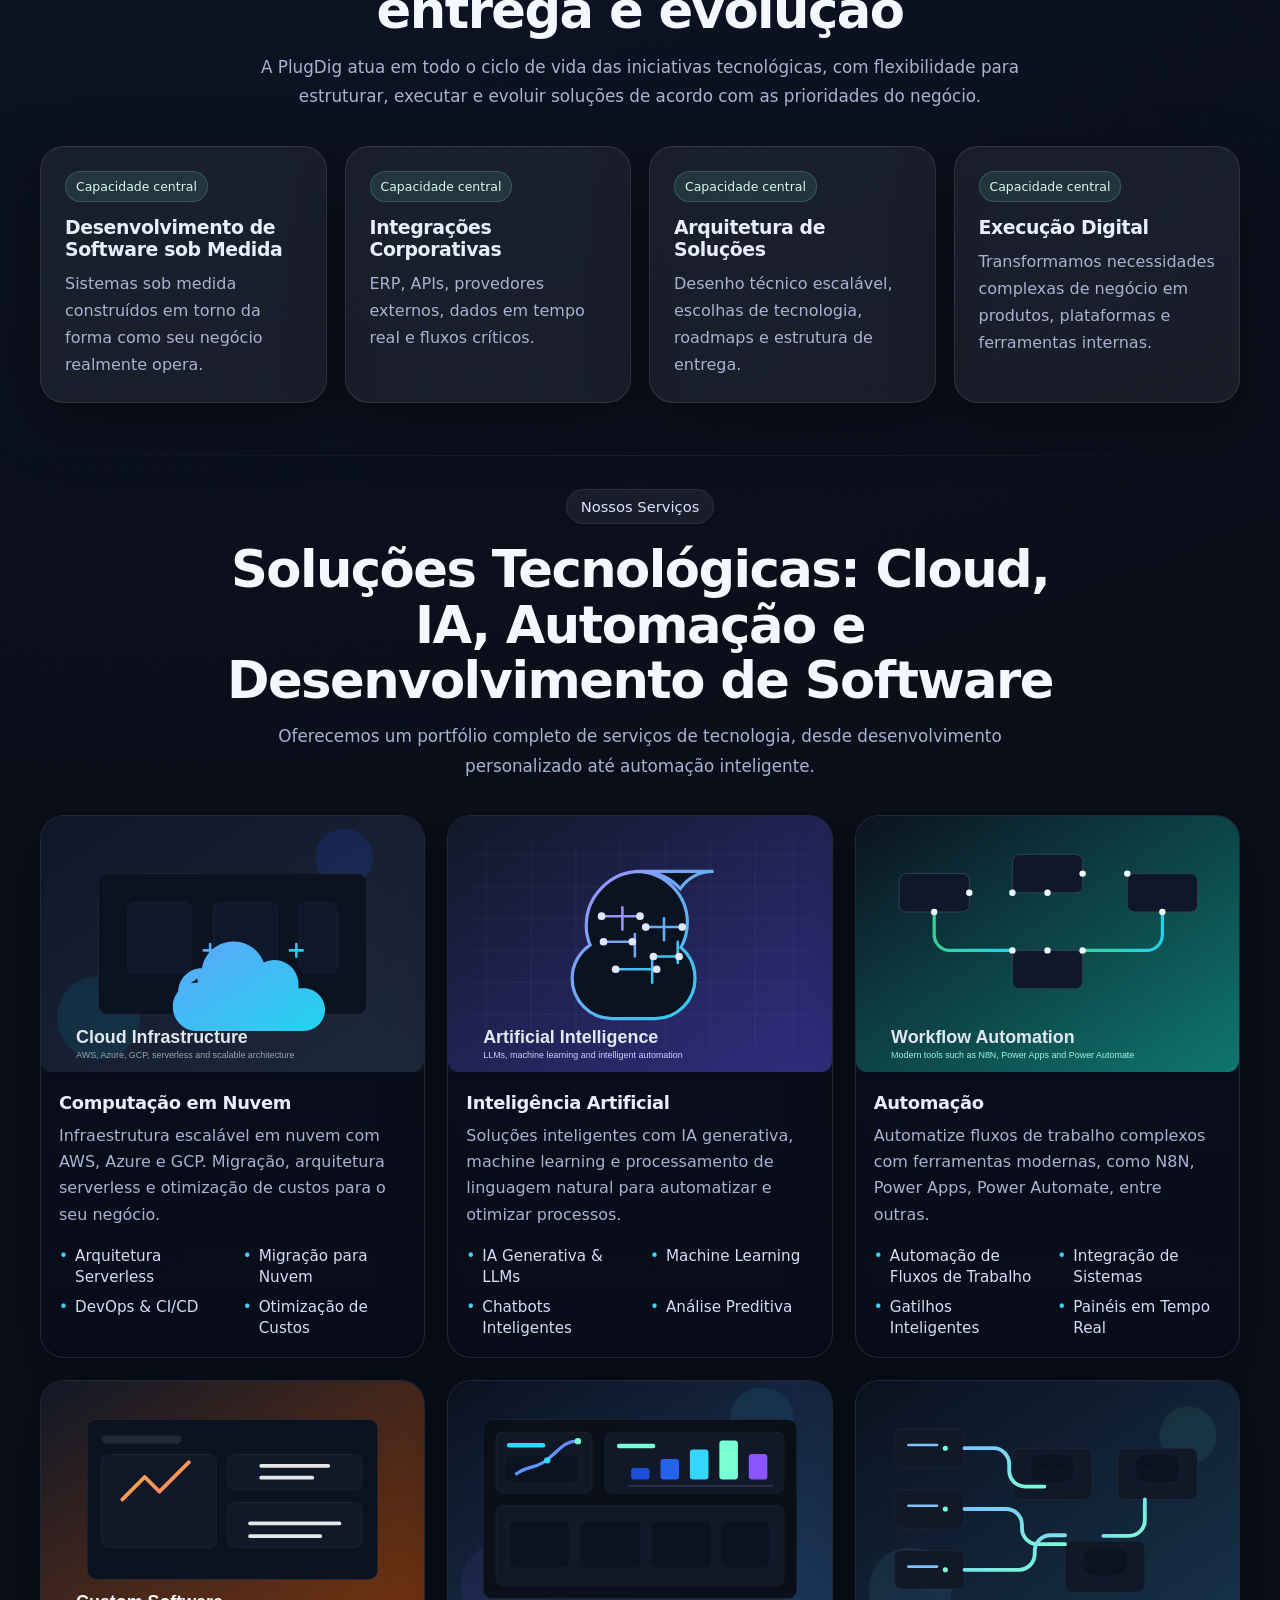
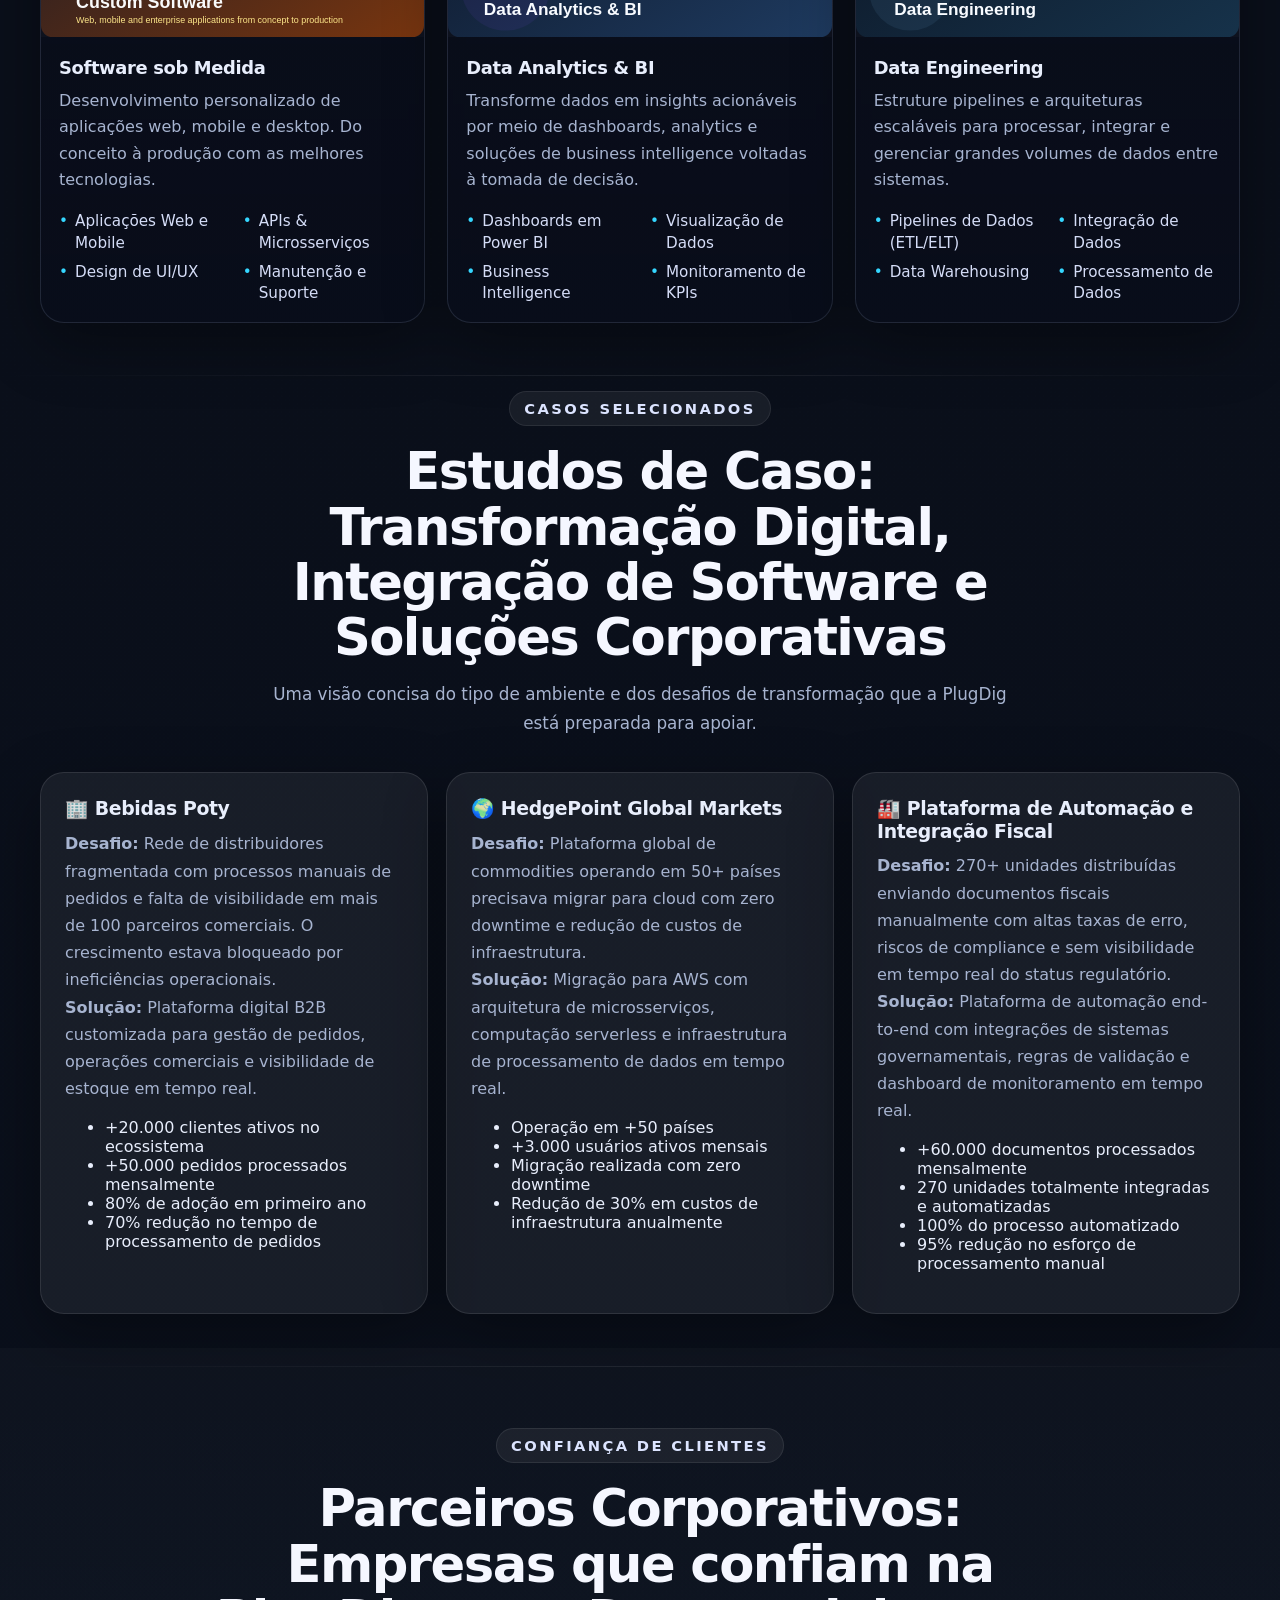
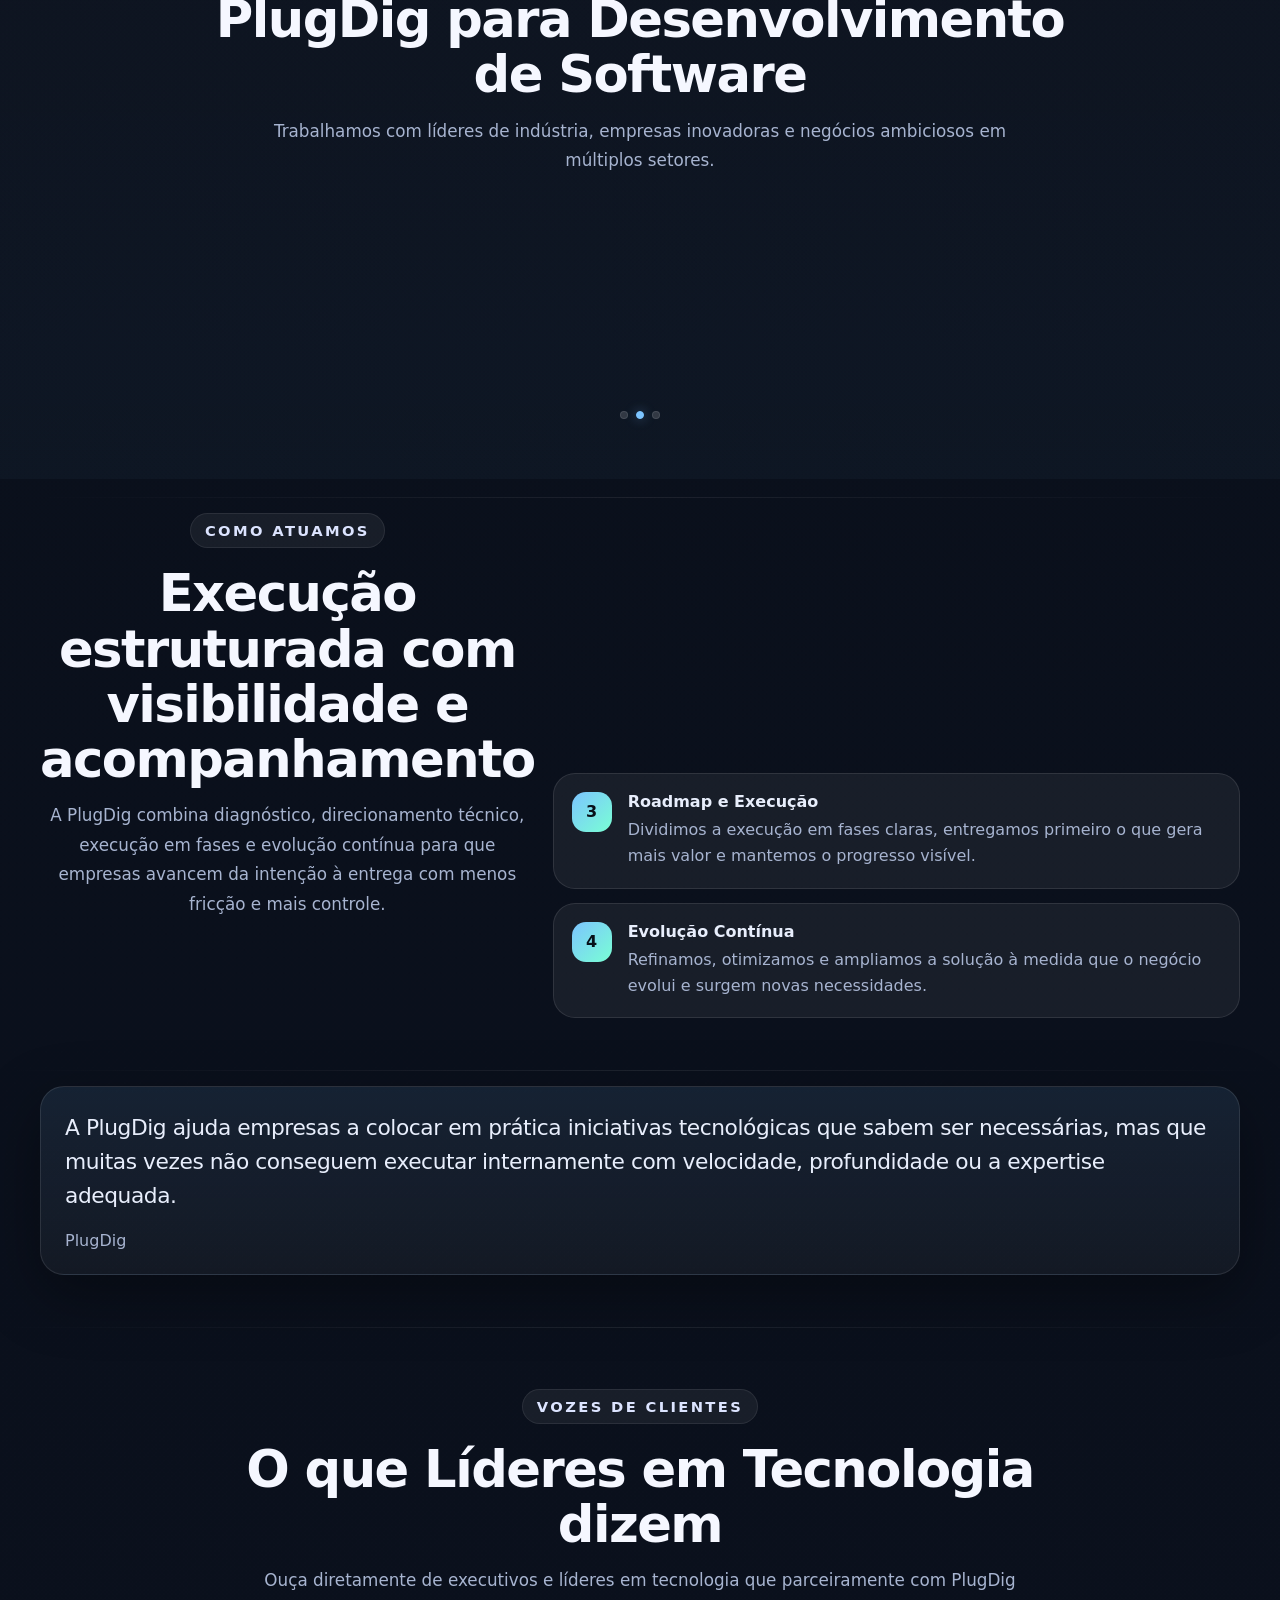
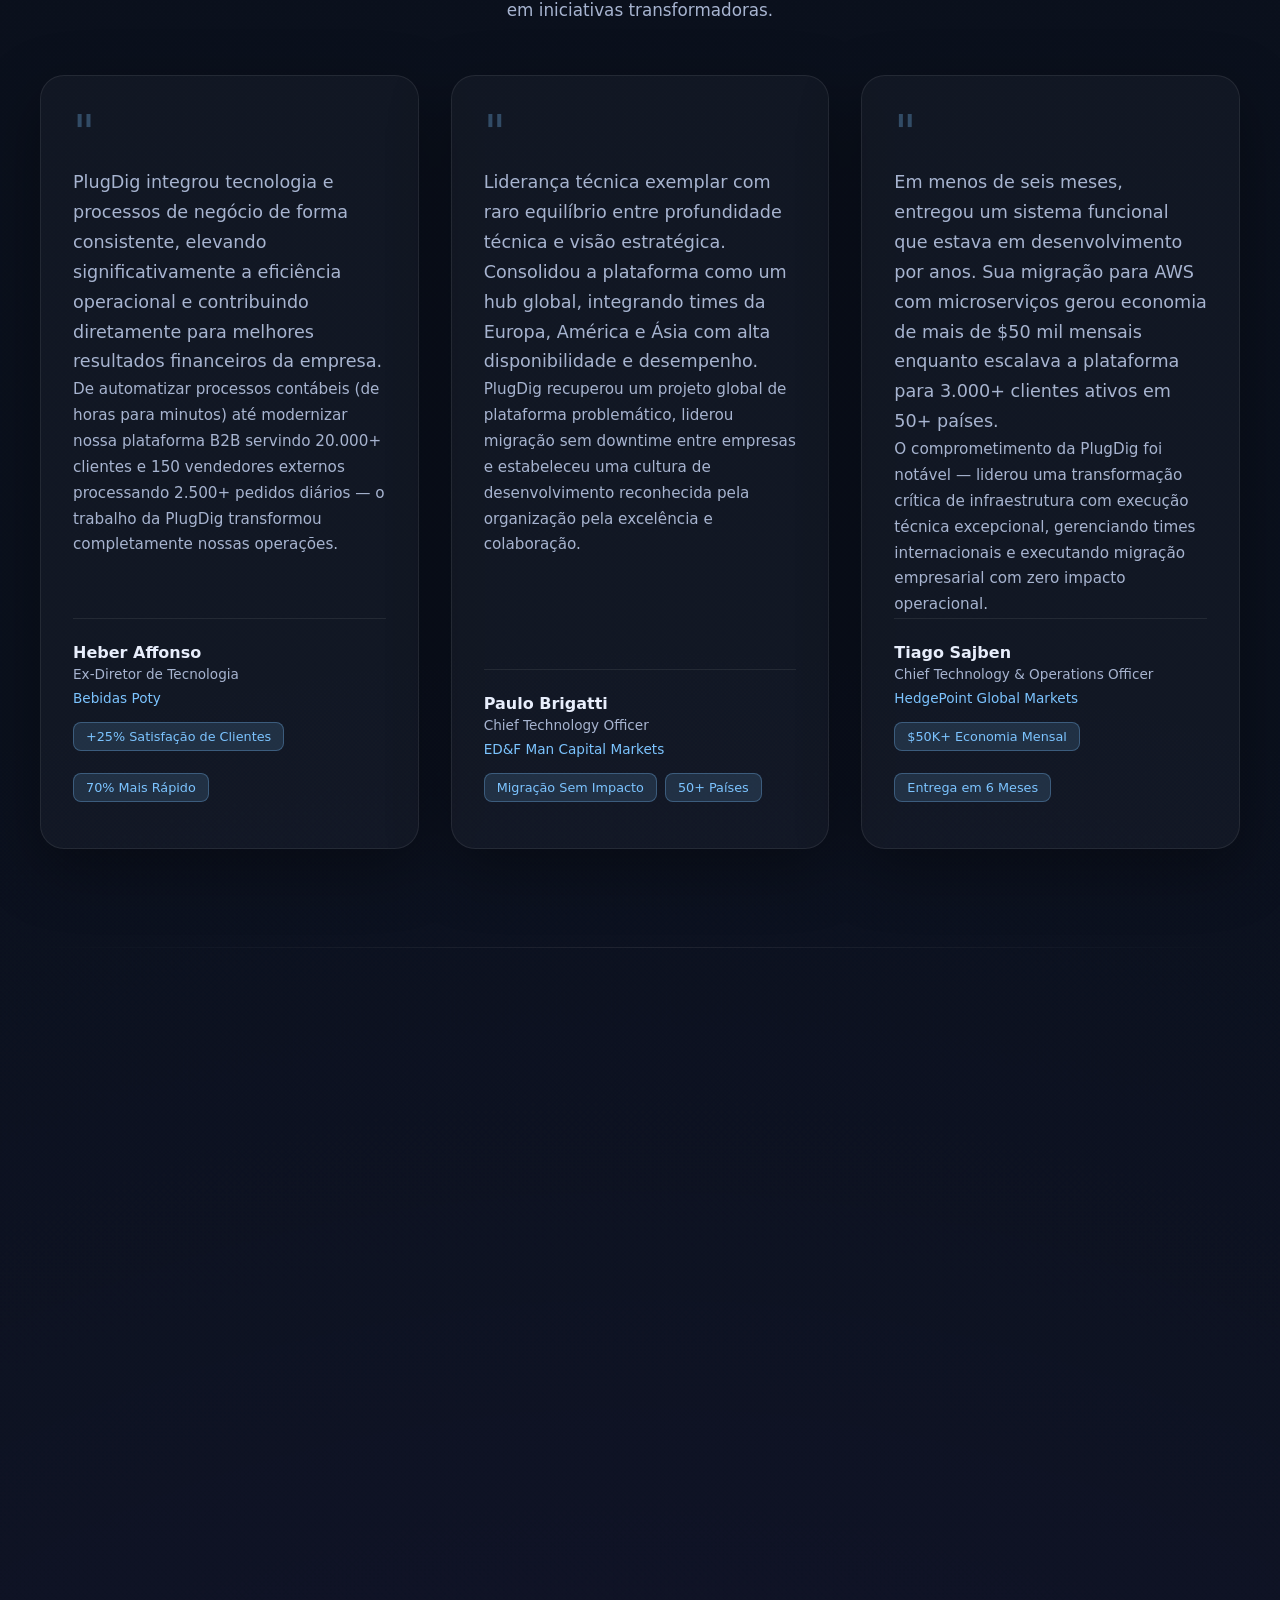
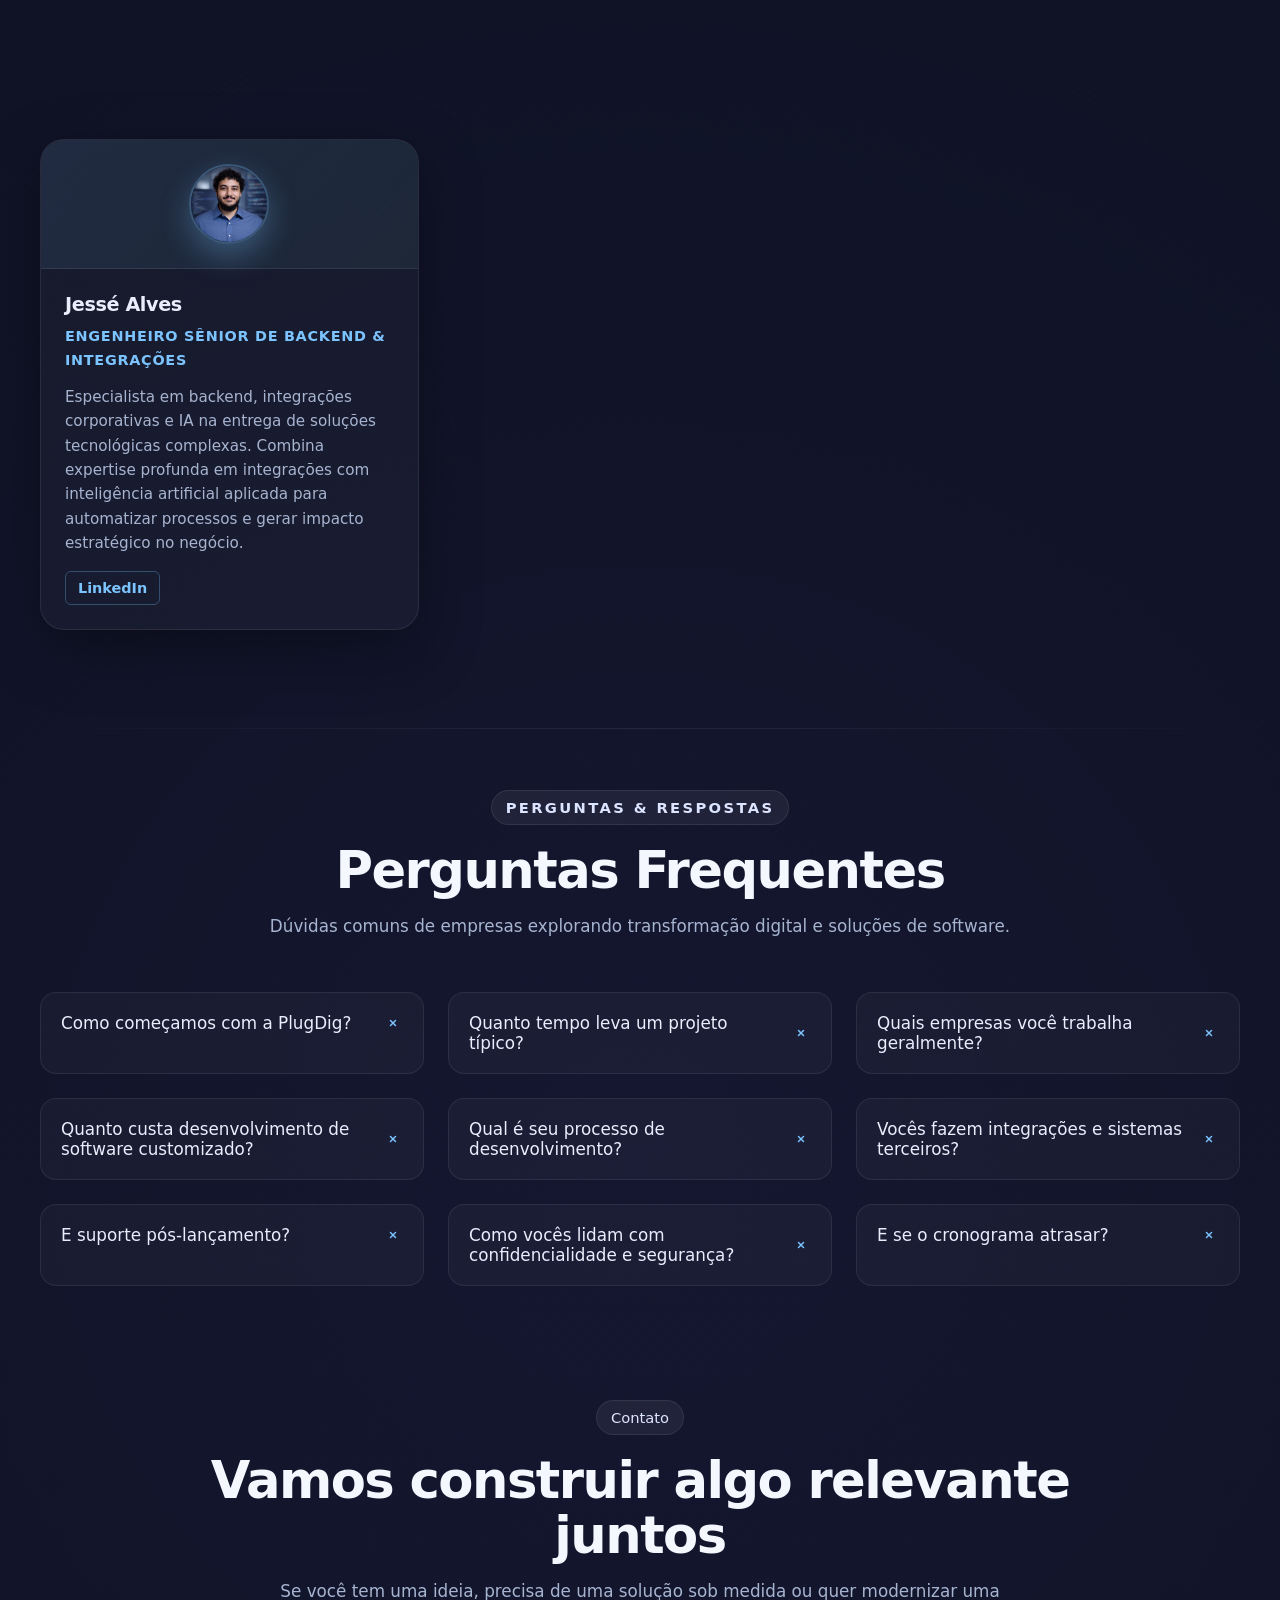
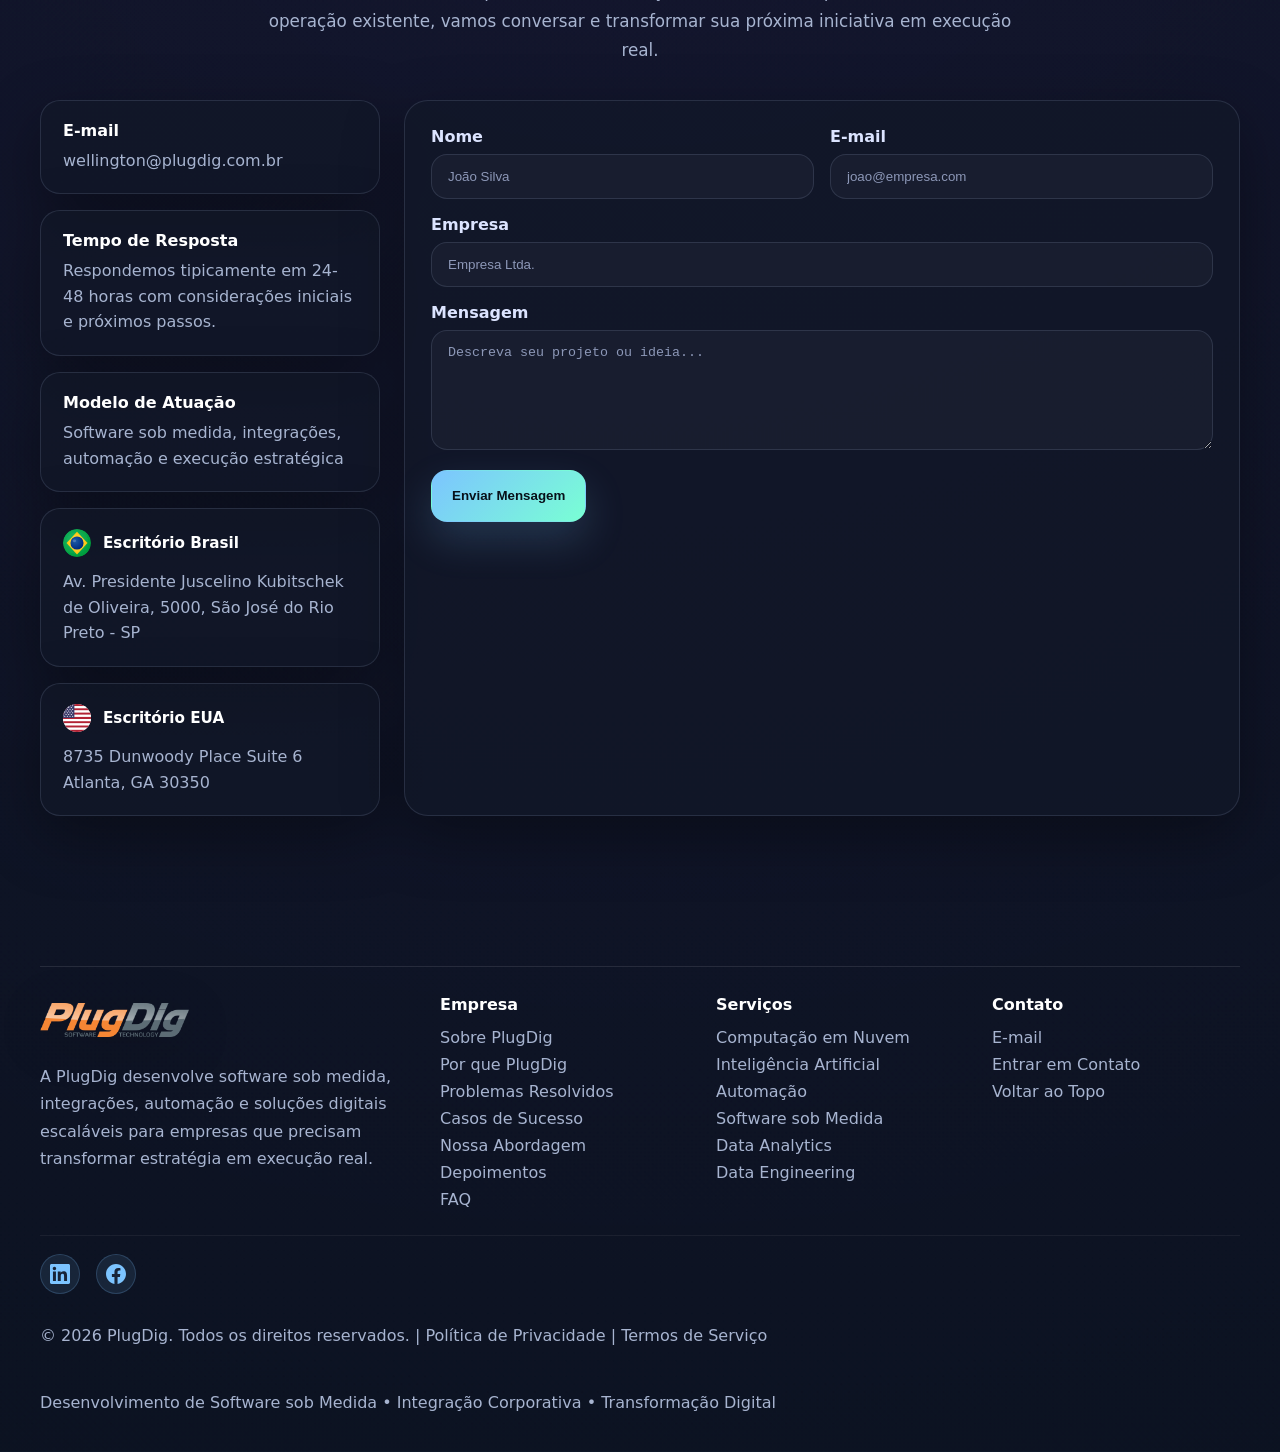
==== commit a9630b65: "Add custom styles for desktop navigation font size and padding" ====
--- a/pt/index.html
+++ b/pt/index.html
@@ -10,6 +10,10 @@
   <meta name="theme-color" content="#0a0f1a">
   <link rel="icon" href="../assets/plugdig-logo-ico.ico" type="image/x-icon">
   <link rel="stylesheet" href="../assets/style.css">
+  <style>
+    .desktop-nav a { font-size: 0.85rem; }
+    .nav.glass-nav { padding: 14px 14px; }
+  </style>
   <!-- Canonical & Language Links -->
   <link rel="canonical" href="https://www.plugdig.io/pt/">
   <link rel="alternate" hreflang="en" href="https://www.plugdig.io/">
